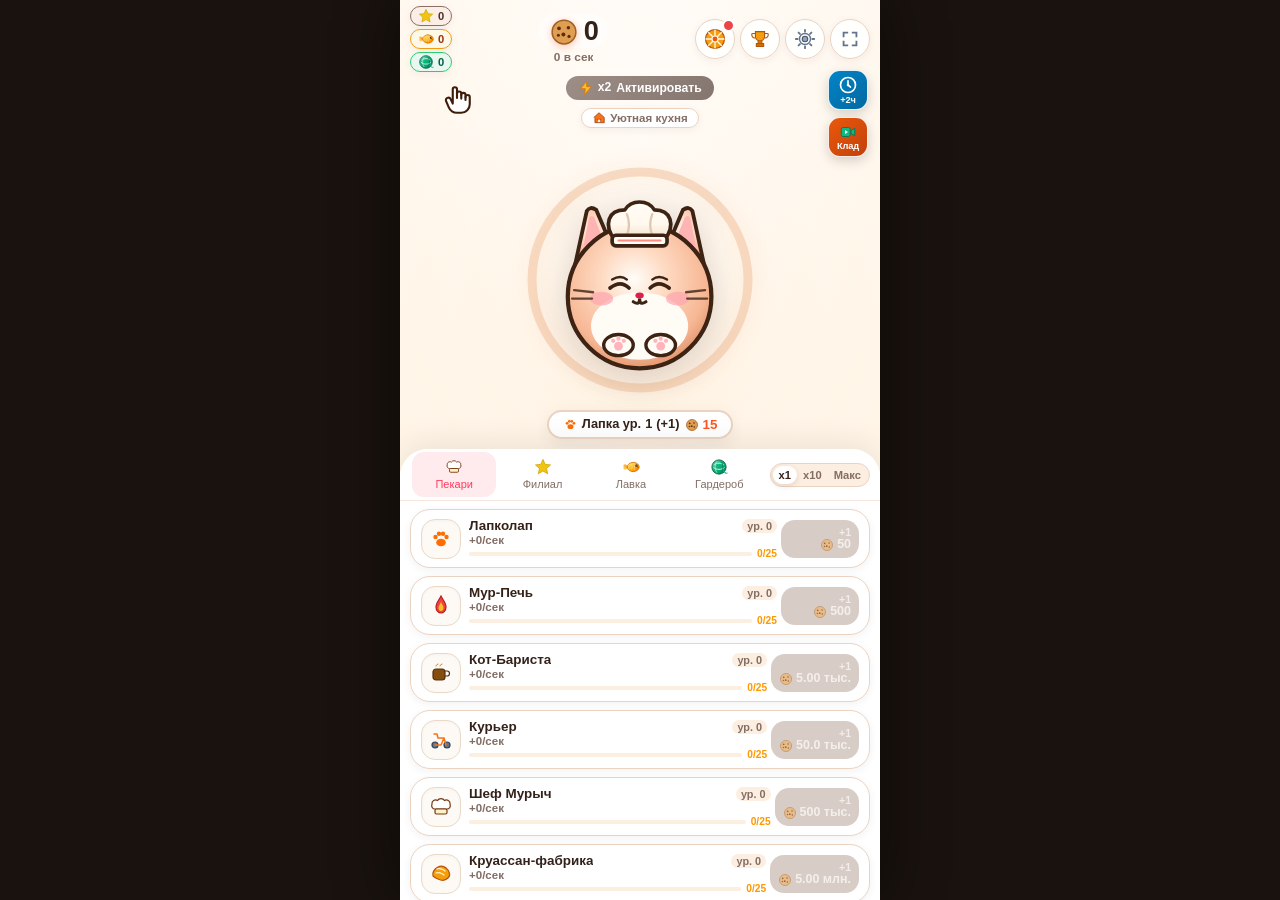
==== index.html @ 99ce3fca "UI/UX: устранены наложения интерфейса и переполнения на всех экранах - Верхняя панель: счётчик печен" ====
<!DOCTYPE html>
<html lang="ru">
<head>
  <meta charset="UTF-8">
  <meta name="viewport" content="width=device-width, initial-scale=1.0, maximum-scale=1.0, user-scalable=no, viewport-fit=cover">
  <meta name="theme-color" content="#FFF7EE">
  <link rel="icon" href="data:image/svg+xml,<svg xmlns='http://www.w3.org/2000/svg' viewBox='0 0 24 24'><circle cx='12' cy='12' r='9.5' fill='%23e09e53'/><circle cx='8' cy='9' r='1.5' fill='%235c2e0b'/><circle cx='15.5' cy='8.5' r='1.4' fill='%235c2e0b'/><circle cx='11.5' cy='14' r='1.6' fill='%235c2e0b'/></svg>">
  <title>Кото-Пекарня: Мурчащий Батон</title>
  <!-- Яндекс Игры SDK -->
  <script src="https://yandex.ru/games/sdk/v2"></script>
  <script>
function getSvgIcon(name, size = 16) {
  const s = `width="${size}" height="${size}" viewBox="0 0 24 24" fill="none" xmlns="http://www.w3.org/2000/svg" style="display:inline-block;vertical-align:middle;flex-shrink:0;"`;
  switch (name) {
    case 'paw':
      return `<svg ${s}><ellipse cx="12" cy="15.5" rx="4.8" ry="3.8" fill="#ff6d00"/><circle cx="6.5" cy="10" r="2.2" fill="#ff6d00"/><circle cx="10" cy="6.8" r="2.2" fill="#ff6d00"/><circle cx="14" cy="6.8" r="2.2" fill="#ff6d00"/><circle cx="17.5" cy="10" r="2.2" fill="#ff6d00"/></svg>`;
    case 'cookie':
      return `<svg ${s}><circle cx="12" cy="12" r="9.5" fill="#e09e53" stroke="#a06023" stroke-width="1.2"/><circle cx="8" cy="9" r="1.5" fill="#5c2e0b"/><circle cx="15.5" cy="8.5" r="1.4" fill="#5c2e0b"/><circle cx="11.5" cy="14" r="1.6" fill="#5c2e0b"/><circle cx="16" cy="15.5" r="1.3" fill="#5c2e0b"/><circle cx="7.5" cy="14.5" r="1.2" fill="#5c2e0b"/></svg>`;
    case 'star':
      return `<svg ${s}><path d="M12 2L14.9 8.5L22 9.2L16.7 14L18.2 21L12 17.3L5.8 21L7.3 14L2 9.2L9.1 8.5L12 2Z" fill="#f1c40f" stroke="#d4ac0d" stroke-width="1.2" stroke-linejoin="round"/></svg>`;
    case 'trophy':
      return `<svg ${s}><path d="M7 4H17V9C17 11.8 14.8 14 12 14C9.2 14 7 11.8 7 9V4Z" fill="#f59e0b" stroke="#b45309" stroke-width="1.2"/><path d="M7 6H4C3.4 6 3 6.4 3 7C3 9 4.5 10.6 6.5 10.9M17 6H20C20.6 6 21 6.4 21 7C21 9 19.5 10.6 17.5 10.9" stroke="#b45309" stroke-width="1.2" stroke-linecap="round"/><path d="M10 14V17H14V14M8 20H16V17H8V20Z" fill="#d97706" stroke="#b45309" stroke-width="1.2" stroke-linejoin="round"/></svg>`;
    case 'gear':
      return `<svg ${s}><circle cx="12" cy="12" r="3" fill="#94a3b8" stroke="#475569" stroke-width="1.2"/><path d="M12 2V4M12 20V22M4 12H2M22 12H20M5 5L6.5 6.5M17.5 17.5L19 19M5 19L6.5 17.5M17.5 6.5L19 5" stroke="#64748b" stroke-width="2" stroke-linecap="round"/><circle cx="12" cy="12" r="6" stroke="#64748b" stroke-width="1.5"/></svg>`;
    case 'lightning':
      return `<svg ${s}><polygon points="13,2 4,13 11,13 10,22 20,10 13,10" fill="#fbbf24" stroke="#d97706" stroke-width="1.2" stroke-linejoin="round"/></svg>`;
    case 'crown':
      return `<svg ${s}><path d="M4 18L2 7L7.5 12L12 5L16.5 12L22 7L20 18H4Z" fill="#f59e0b" stroke="#b45309" stroke-width="1.2" stroke-linejoin="round"/><circle cx="2" cy="7" r="1.2" fill="#ef4444"/><circle cx="12" cy="5" r="1.2" fill="#ef4444"/><circle cx="22" cy="7" r="1.2" fill="#ef4444"/></svg>`;
    case 'baker':
      return `<svg ${s}><path d="M6 14C3.5 14 2 11.5 3 9C2.5 6 6 4 8.5 5.5C10 3 14 3 15.5 5.5C18 4 21.5 6 21 9C22 11.5 20.5 14 18 14Z" fill="#ffffff" stroke="#78350f" stroke-width="1.2"/><rect x="6" y="14" width="12" height="5" rx="1.5" fill="#fef3c7" stroke="#78350f" stroke-width="1.2"/></svg>`;
    case 'croissant':
      return `<svg ${s}><path d="M4 14C3 11 5 7 9 5C13 3 17 5 19 8C21 11 21 14 19 16C17 18 13 19 9 17C6 16 4 14 4 14Z" fill="#f59e0b" stroke="#b45309" stroke-width="1.2"/><path d="M8 7C10 6 14 7 16 9M7 11C9 10 13 11 15 13" stroke="#fef3c7" stroke-width="1.2" stroke-linecap="round"/></svg>`;
    case 'flask':
      return `<svg ${s}><path d="M9 3H15M10 3V8L5 18C4 20 5.5 21 7 21H17C18.5 21 20 20 19 18L14 8V3" stroke="#10b981" stroke-width="1.5" stroke-linecap="round" stroke-linejoin="round"/><path d="M7 16H17L15 12H9L7 16Z" fill="#a7f3d0"/></svg>`;
    case 'robot':
      return `<svg ${s}><rect x="5" y="7" width="14" height="12" rx="3" fill="#06b6d4" stroke="#0891b2" stroke-width="1.2"/><circle cx="9" cy="12" r="1.5" fill="#fff"/><circle cx="15" cy="12" r="1.5" fill="#fff"/><line x1="12" y1="3" x2="12" y2="7" stroke="#0891b2" stroke-width="1.5"/><circle cx="12" cy="3" r="1.5" fill="#ec4899"/><line x1="8" y1="16" x2="16" y2="16" stroke="#164e63" stroke-width="1.2" stroke-linecap="round"/></svg>`;
    case 'portal':
      return `<svg ${s}><ellipse cx="12" cy="12" rx="8" ry="9.5" fill="#3b0764" stroke="#a855f7" stroke-width="1.5"/><ellipse cx="12" cy="12" rx="4.5" ry="6" fill="#c084fc"/><circle cx="12" cy="12" r="2" fill="#fff"/></svg>`;
    case 'fire':
      return `<svg ${s}><path d="M12 2C10 6 7 9 7 13C7 16.5 9.5 19 12 19C14.5 19 17 16.5 17 13C17 9 14 6 12 2Z" fill="#ef4444" stroke="#b91c1c" stroke-width="1.2"/><path d="M12 8C11 10.5 9.5 12 9.5 14C9.5 15.5 10.5 17 12 17C13.5 17 14.5 15.5 14.5 14C14.5 12 13 10.5 12 8Z" fill="#fbbf24"/></svg>`;
    case 'coffee':
      return `<svg ${s}><rect x="4" y="8" width="12" height="11" rx="3" fill="#854d0e" stroke="#582f0e" stroke-width="1.2"/><path d="M16 10H18C19.5 10 20.5 11 20.5 12.5C20.5 14 19.5 15 18 15H16" stroke="#582f0e" stroke-width="1.2" stroke-linecap="round"/><path d="M7 5C7 5 7.5 3 9 3M11 5C11 5 11.5 3 13 3" stroke="#d97706" stroke-width="1" stroke-linecap="round"/></svg>`;
    case 'scooter':
      return `<svg ${s}><circle cx="6" cy="17" r="3" fill="#64748b" stroke="#334155" stroke-width="1.2"/><circle cx="18" cy="17" r="3" fill="#64748b" stroke="#334155" stroke-width="1.2"/><path d="M6 17H12L15 10H9L8 6H5M15 10L17 17" stroke="#f97316" stroke-width="1.5" stroke-linecap="round" stroke-linejoin="round"/></svg>`;
    case 'cat_sleep':
      return `<svg ${s}><circle cx="12" cy="13" r="7.5" fill="#fed7aa" stroke="#7c2d12" stroke-width="1.2"/><path d="M6 8L8 11M18 8L16 11" stroke="#7c2d12" stroke-width="1.4" stroke-linecap="round"/><path d="M9 14Q10.5 15 12 14Q13.5 15 15 14" stroke="#7c2d12" stroke-width="1.2" stroke-linecap="round" fill="none"/><path d="M16 4H19L16 7H19M19 1H21L19 3H21" stroke="#3b82f6" stroke-width="1" stroke-linecap="round" stroke-linejoin="round"/></svg>`;
    case 'cancel':
      return `<svg ${s}><circle cx="12" cy="12" r="8" fill="none" stroke="#94a3b8" stroke-width="1.5"/><line x1="7" y1="7" x2="17" y2="17" stroke="#ef4444" stroke-width="1.5"/></svg>`;
    case 'sound_on':
      return `<svg ${s}><polygon points="3,9 7,9 12,4 12,20 7,15 3,15" fill="#10b981" stroke="#047857" stroke-width="1.2"/><path d="M16 8C17.5 9.5 17.5 14.5 16 16M19 5C22 8 22 16 19 19" stroke="#047857" stroke-width="1.3" stroke-linecap="round" fill="none"/></svg>`;
    case 'sound_off':
      return `<svg ${s}><polygon points="3,9 7,9 12,4 12,20 7,15 3,15" fill="#94a3b8" stroke="#475569" stroke-width="1.2"/><line x1="16" y1="9" x2="21" y2="15" stroke="#ef4444" stroke-width="1.5" stroke-linecap="round"/><line x1="21" y1="9" x2="16" y2="15" stroke="#ef4444" stroke-width="1.5" stroke-linecap="round"/></svg>`;
    case 'music_on':
      return `<svg ${s}><path d="M9 18V5L20 3V16" stroke="#10b981" stroke-width="1.5" stroke-linecap="round" stroke-linejoin="round"/><circle cx="6" cy="18" r="3" fill="#10b981"/><circle cx="17" cy="16" r="3" fill="#10b981"/></svg>`;
    case 'music_off':
      return `<svg ${s}><path d="M9 18V5L20 3V16" stroke="#94a3b8" stroke-width="1.5" stroke-linecap="round" stroke-linejoin="round"/><circle cx="6" cy="18" r="3" fill="#94a3b8"/><circle cx="17" cy="16" r="3" fill="#94a3b8"/><line x1="4" y1="4" x2="20" y2="20" stroke="#ef4444" stroke-width="1.5" stroke-linecap="round"/></svg>`;
    case 'money_bag':
      return `<svg width="${size}" height="${size}" viewBox="0 0 24 24" fill="none" style="display:inline-block;vertical-align:middle;flex-shrink:0;"><path d="M12 4 C10 4 9 2.5 7.5 3 C6.5 3.5 7 5.5 8.5 6 C5 8 3.5 12 4 16 C4.5 20.5 8 22 12 22 C16 22 19.5 20.5 20 16 C20.5 12 19 8 15.5 6 C17 5.5 17.5 3.5 16.5 3 C15 2.5 14 4 12 4 Z" fill="#e67e22" stroke="#b95c00" stroke-width="1.2"/><path d="M7.5 6.5 C10 8 14 8 16.5 6.5" stroke="#f1c40f" stroke-width="2" stroke-linecap="round"/><circle cx="12" cy="14" r="4.5" fill="#f1c40f" stroke="#b95c00" stroke-width="1"/><text x="12" y="17" font-size="6.5" font-weight="900" fill="#783d00" text-anchor="middle" font-family="Arial, sans-serif">$</text></svg>`;
    case 'wardrobe':
      return `<svg ${s}><path d="M12 4C10.5 4 10 5.5 10 6.5C10 8 12 8.5 12 10L3 15V17H21V15L12 10" stroke="#9b59b6" stroke-width="1.5" stroke-linecap="round" stroke-linejoin="round"/><circle cx="12" cy="18.5" r="1" fill="#9b59b6"/></svg>`;
    case 'box':
      return `<svg ${s}><rect x="4" y="9" width="16" height="12" rx="2" fill="#d97706" stroke="#78350f" stroke-width="1.2"/><path d="M2 9L12 4L22 9" stroke="#78350f" stroke-width="1.2" stroke-linecap="round"/><line x1="12" y1="9" x2="12" y2="21" stroke="#78350f" stroke-width="1.2"/><rect x="10" y="9" width="4" height="12" fill="#fde68a"/></svg>`;
    case 'fish':
      return `<svg ${s}><path d="M4 12C1 8 2 5 3 4C6 8 8 10 11 9L15 6C19 6 22 9 22 12C22 15 19 18 15 18L11 15C8 14 6 16 3 20C2 19 1 16 4 12Z" fill="#ffb300" stroke="#ff8f00" stroke-width="1"/><circle cx="18.5" cy="10.5" r="1.2" fill="#2d1600"/><circle cx="18.8" cy="10.2" r="0.4" fill="#fff"/></svg>`;
    case 'clock':
      return `<svg ${s}><circle cx="12" cy="12" r="8.5" fill="#f8fafc" stroke="#475569" stroke-width="1.3"/><polyline points="12,7 12,12 15,14" stroke="#475569" stroke-width="1.4" stroke-linecap="round"/></svg>`;
    case 'home':
      return `<svg ${s}><path d="M3 11L12 3L21 11V20H5V11" fill="#f97316" stroke="#9a3412" stroke-width="1.2" stroke-linejoin="round"/><rect x="9" y="14" width="6" height="6" fill="#fef3c7" stroke="#9a3412" stroke-width="1"/></svg>`;
    case 'tools':
      return `<svg ${s}><path d="M14.5 4.5L19.5 9.5L9.5 19.5H4.5V14.5L14.5 4.5Z" fill="#cbd5e1" stroke="#475569" stroke-width="1.2" stroke-linejoin="round"/><circle cx="16" cy="6" r="1" fill="#475569"/></svg>`;
    case 'van':
      return `<svg width="${size}" height="${size}" viewBox="0 0 24 24" fill="none" style="display:inline-block;vertical-align:middle;flex-shrink:0;"><rect x="2" y="7" width="13" height="10" rx="1.5" fill="#3498db"/><path d="M15 10 H19 L22 13 V17 H15 Z" fill="#2980b9"/><circle cx="6" cy="18" r="2.5" fill="#2c3e50"/><circle cx="18" cy="18" r="2.5" fill="#2c3e50"/></svg>`;
    case 'tag':
      return `<svg width="${size}" height="${size}" viewBox="0 0 24 24" fill="none" style="display:inline-block;vertical-align:middle;flex-shrink:0;"><path d="M20.6 13 L12.5 4.9 C12.1 4.5 11.6 4.3 11 4.3 H4.5 C3.7 4.3 3 5 3 5.8 V12.3 C3 12.9 3.2 13.4 3.6 13.8 L11.7 21.9 C12.5 22.7 13.7 22.7 14.5 21.9 L20.6 15.8 C21.4 15 21.4 13.8 20.6 13 Z" fill="#e74c3c"/><circle cx="7.5" cy="8.5" r="1.5" fill="#ffffff"/></svg>`;
    case 'inspector':
      return `<svg width="${size}" height="${size}" viewBox="0 0 24 24" fill="none" style="display:inline-block;vertical-align:middle;flex-shrink:0;"><circle cx="12" cy="12" r="7" fill="#f1c40f"/><circle cx="15" cy="11" r="3.5" stroke="#2c3e50" stroke-width="1.5" fill="none"/><line x1="17.5" y1="13.5" x2="20" y2="17" stroke="#2c3e50" stroke-width="1.5"/></svg>`;
    case 'herb':
      return `<svg width="${size}" height="${size}" viewBox="0 0 24 24" fill="none" style="display:inline-block;vertical-align:middle;flex-shrink:0;"><path d="M17 8C8 10 5 19 5 19C5 19 14 16 16 7" stroke="#27ae60" stroke-width="2" stroke-linecap="round"/><path d="M12 12C9 9 10 3 10 3C10 3 16 4 15 10" fill="#2ecc71"/></svg>`;
    case 'pin':
      return `<svg width="${size}" height="${size}" viewBox="0 0 24 24" fill="none" style="display:inline-block;vertical-align:middle;flex-shrink:0;"><rect x="5" y="10" width="14" height="4" rx="2" fill="#d35400"/><rect x="2" y="11" width="3" height="2" rx="1" fill="#7f8c8d"/><rect x="19" y="11" width="3" height="2" rx="1" fill="#7f8c8d"/></svg>`;
    case 'sauce':
      return `<svg width="${size}" height="${size}" viewBox="0 0 24 24" fill="none" style="display:inline-block;vertical-align:middle;flex-shrink:0;"><path d="M8 9H16V19C16 20.1 15.1 21 14 21H10C8.9 21 8 20.1 8 19V9Z" fill="#ecf0f1" stroke="#bdc3c7" stroke-width="1.5"/><path d="M10 5H14V9H10V5Z" fill="#e74c3c"/></svg>`;
    case 'bell':
      return `<svg width="${size}" height="${size}" viewBox="0 0 24 24" fill="none" style="display:inline-block;vertical-align:middle;flex-shrink:0;"><path d="M18 16V11C18 7.7 15.3 5 12 5C8.7 5 6 7.7 6 11V16L4 18H20L18 16Z" fill="#f1c40f" stroke="#d4ac0d" stroke-width="1.5"/><circle cx="12" cy="19" r="2" fill="#d4ac0d"/></svg>`;
    case 'jar':
      return `<svg width="${size}" height="${size}" viewBox="0 0 24 24" fill="none" style="display:inline-block;vertical-align:middle;flex-shrink:0;"><rect x="6" y="8" width="12" height="13" rx="3" fill="#3498db" fill-opacity="0.3" stroke="#2980b9" stroke-width="1.5"/><rect x="8" y="4" width="8" height="4" rx="1" fill="#e67e22"/></svg>`;
    case 'glasses':
      return `<svg width="${size}" height="${size}" viewBox="0 0 24 24" fill="none" style="display:inline-block;vertical-align:middle;flex-shrink:0;"><circle cx="7" cy="12" r="4" stroke="#2c3e50" stroke-width="2" fill="none"/><circle cx="17" cy="12" r="4" stroke="#2c3e50" stroke-width="2" fill="none"/><line x1="11" y1="12" x2="13" y2="12" stroke="#2c3e50" stroke-width="2"/></svg>`;
    case 'bow':
      return `<svg width="${size}" height="${size}" viewBox="0 0 24 24" fill="none" style="display:inline-block;vertical-align:middle;flex-shrink:0;"><polygon points="4,8 12,12 4,16" fill="#e91e63"/><polygon points="20,8 12,12 20,16" fill="#e91e63"/><circle cx="12" cy="12" r="2.5" fill="#c2185b"/></svg>`;
    case 'flower':
      return `<svg width="${size}" height="${size}" viewBox="0 0 24 24" fill="none" style="display:inline-block;vertical-align:middle;flex-shrink:0;"><g stroke="#b83b5e" stroke-width="1.2" stroke-linejoin="round"><circle cx="12" cy="6.5" r="3.8" fill="#ffccd5"/><circle cx="17.2" cy="10.2" r="3.8" fill="#ffccd5"/><circle cx="15.2" cy="16.5" r="3.8" fill="#ffccd5"/><circle cx="8.8" cy="16.5" r="3.8" fill="#ffccd5"/><circle cx="6.8" cy="10.2" r="3.8" fill="#ffccd5"/></g><circle cx="12" cy="12" r="3.2" fill="#ffd166" stroke="#f4a261" stroke-width="1"/></svg>`;
    case 'devil':
      return `<svg width="${size}" height="${size}" viewBox="0 0 24 24" fill="none" style="display:inline-block;vertical-align:middle;flex-shrink:0;"><path d="M5 4 C6 7 7 10 9 11 C8 9 7 6 5 4 Z" fill="#e74c3c" stroke="#962d22" stroke-width="0.8"/><path d="M19 4 C18 7 17 10 15 11 C16 9 17 6 19 4 Z" fill="#e74c3c" stroke="#962d22" stroke-width="0.8"/><circle cx="12" cy="13" r="8.5" fill="#e74c3c" stroke="#962d22" stroke-width="1.2"/><circle cx="9" cy="11.5" r="1.8" fill="#ffffff"/><circle cx="9.2" cy="11.5" r="0.9" fill="#2c3e50"/><circle cx="15" cy="11.5" r="1.8" fill="#ffffff"/><circle cx="14.8" cy="11.5" r="0.9" fill="#2c3e50"/><path d="M9 15 Q12 18.5 15 15" stroke="#2c3e50" stroke-width="1.5" stroke-linecap="round" fill="none"/></svg>`;
    case 'heart':
      return `<svg ${s}><path d="M12 20C12 20 4 14.5 4 8.5C4 5.5 6.5 3.5 9.5 3.5C11 3.5 12 4.5 12 4.5C12 4.5 13 3.5 14.5 3.5C17.5 3.5 20 5.5 20 8.5C20 14.5 12 20 12 20Z" fill="#f43f5e" stroke="#be123c" stroke-width="1.2"/></svg>`;
    case 'lock':
      return `<svg width="${size}" height="${size}" viewBox="0 0 24 24" fill="none" style="display:inline-block;vertical-align:middle;flex-shrink:0;"><rect x="6" y="10" width="12" height="11" rx="2" fill="#95a5a6" stroke="#7f8c8d" stroke-width="1.5"/><path d="M8 10 V7 C8 4.8 9.8 3 12 3 C14.2 3 16 4.8 16 7 V10" stroke="#7f8c8d" stroke-width="2" fill="none"/></svg>`;
    case 'scroll':
      return `<svg width="${size}" height="${size}" viewBox="0 0 24 24" fill="none" style="display:inline-block;vertical-align:middle;flex-shrink:0;"><path d="M5.5 4.5C3.8 4.5 3 5.8 3 7.2C3 8.6 4.1 9.5 5.5 9.5H18.5C19.9 9.5 21 8.6 21 7.2C21 5.8 20.2 4.5 18.5 4.5H5.5Z" fill="#fde68a" stroke="#b45309" stroke-width="1.2" stroke-linejoin="round"/><path d="M4 8.5V17C4 18.7 5.3 19.5 7 19.5H19.5C18.1 19.5 17 18.4 17 17V8.5H4Z" fill="#fffbeb" stroke="#b45309" stroke-width="1.2"/><path d="M17 16.5H20C21.1 16.5 22 17.4 22 18.5C22 19.6 21.1 20.5 20 20.5H6.5C4.6 20.5 3.5 19.2 3.5 17.5" stroke="#b45309" stroke-width="1.2" stroke-linecap="round"/><circle cx="10.5" cy="13.5" r="3" fill="#e11d48" stroke="#9f1239" stroke-width="0.8"/><circle cx="10.5" cy="13.5" r="1.3" fill="#fbbf24"/></svg>`;
    case 'bubble':
      return `<svg width="${size}" height="${size}" viewBox="0 0 24 24" fill="none" style="display:inline-block;vertical-align:middle;flex-shrink:0;"><circle cx="12" cy="12" r="9" fill="url(#rainbowBubbleGrad)" stroke="rgba(255,255,255,0.85)" stroke-width="1.2"/><path d="M7.5 7.5A6 6 0 0115 6" stroke="#ffffff" stroke-width="1.5" stroke-linecap="round" opacity="0.9"/><circle cx="15.5" cy="15.5" r="1.5" fill="#ffffff" opacity="0.7"/></svg>`;
    case 'wheel':
      return `<svg ${s}><circle cx="12" cy="12" r="9.5" fill="#f59e0b" stroke="#b45309" stroke-width="1.2"/><path d="M12 2.5L12 21.5M2.5 12L21.5 12M5.3 5.3L18.7 18.7M5.3 18.7L18.7 5.3" stroke="#fff7ed" stroke-width="1.3"/><circle cx="12" cy="12" r="3" fill="#ea580c" stroke="#fff7ed" stroke-width="1.2"/></svg>`;
    case 'timelapse':
      return `<svg ${s}><circle cx="12" cy="12" r="9" fill="none" stroke="#ffffff" stroke-width="2"/><path d="M12 7V12L15 14.5" stroke="#ffffff" stroke-width="2" stroke-linecap="round" stroke-linejoin="round"/><circle cx="12" cy="12" r="1.5" fill="#ffffff"/></svg>`;
    case 'video_cam':
      return `<svg ${s}><rect x="3" y="6" width="12" height="12" rx="2.5" fill="#10b981" stroke="#047857" stroke-width="1.2"/><polygon points="16,10 21,7 21,17 16,14" fill="#10b981" stroke="#047857" stroke-width="1.2"/><polygon points="8,9.5 12,12 8,14.5" fill="#ffffff"/></svg>`;
    default:
      return '';
  }
}
window.getSvgIcon = getSvgIcon;
</script>
  <style>
    :root {
      --color-bg: #fff7ee;
      --color-bg-card: #ffffff;
      --color-bg-secondary: #faede0;
      --color-bg-tertiary: #f4e1cf;

    /* Стили фонов и тем для 6 филиалов (Глубокие градиенты и стеклянный глянец) */
    .bg-loc-kitchen, .theme-bakery-0 {
      --color-bg: #fff9f2 !important;
      --color-bg-secondary: #fceee0 !important;
      --color-primary: #ff5722 !important;
      background: radial-gradient(120% 90% at 50% 15%, #ffffff 0%, #fff7ec 55%, #fbe8d5 100%) !important;
      position: relative;
    }
    .bg-loc-kitchen::before {
      content: '';
      position: absolute;
      inset: 0;
      pointer-events: none;
      background: radial-gradient(circle at 50% 40%, rgba(255, 237, 213, 0.5) 0%, transparent 75%);
      opacity: 1 !important;
    }

    /* Благородная кофейня: мягкий сливочно-кофейный фон, цвет эспрессо и капучино */
    .bg-loc-cafe, .theme-bakery-1 {
      --color-bg: #fbf7f2 !important;
      --color-bg-secondary: #ede3d7 !important;
      --color-primary: #78350f !important;
    }

    .bg-loc-palace, .theme-bakery-2 {
      --color-bg: #fdfbf0 !important;
      --color-bg-secondary: #f6f0cb !important;
      --color-primary: #d4af37 !important;
      position: relative;
    }
    .bg-loc-palace::before {
      content: '';
      position: absolute;
      inset: 0;
      pointer-events: none;
      /* Роскошный ромбовидный узор королевской ткани */
      background-image: 
        linear-gradient(135deg, rgba(251, 191, 36, 0.12) 25%, transparent 25%),
        linear-gradient(225deg, rgba(251, 191, 36, 0.12) 25%, transparent 25%),
        linear-gradient(315deg, rgba(251, 191, 36, 0.12) 25%, transparent 25%),
        linear-gradient(45deg, rgba(251, 191, 36, 0.12) 25%, transparent 25%),
        radial-gradient(circle at 50% 30%, rgba(251, 191, 36, 0.18) 0%, transparent 70%);
      background-position: -16px 0, -16px 0, 0 0, 0 0, 0 0;
      background-size: 32px 32px, 32px 32px, 32px 32px, 32px 32px, 100% 100%;
    }
    /* Мишлен: премиальный глубокий тёмный изумруд с золотым сиянием */
    .bg-loc-michelin, .theme-bakery-3 {
      background: radial-gradient(circle at 50% 38%, #064e3b 0%, #06281e 68%, #02140f 100%) !important;
      --color-bg: #06281e !important;
      --color-bg-secondary: #064e3b !important;
      --color-primary: #10b981 !important;
    }
    /* Кибер-Пекарня 2077: стильный индиго/нави с неоново-бирюзовым свечением */
    .bg-loc-cyber, .theme-bakery-4 {
      background: radial-gradient(circle at 50% 38%, #1e1b4b 0%, #0f172a 65%, #020617 100%) !important;
      --color-bg: #0f172a !important;
      --color-bg-secondary: #1e1b4b !important;
      --color-primary: #06b6d4 !important;
    }
    /* Астрал: космическая туманность — глубокий тёмно-пурпурный в звёздную полночь */
    .bg-loc-astral, .theme-bakery-5 {
      background: radial-gradient(circle at 50% 38%, #2e1065 0%, #17092c 60%, #090214 100%) !important;
      --color-bg: #17092c !important;
      --color-bg-secondary: #2e1065 !important;
      --color-primary: #a855f7 !important;
    }

    /* Мишлен: утончённые золотистые лучи/арка ресторана */
    .bg-loc-michelin::before {
      content: '';
      position: absolute;
      inset: 0;
      pointer-events: none;
      /* Насыщенные золотые акцентные искры/точки */
      background-image: 
        radial-gradient(circle, #fbbf24 1.5px, transparent 1.5px),
        radial-gradient(circle at 50% 25%, rgba(251, 191, 36, 0.15) 0%, transparent 65%);
      background-size: 32px 32px, 100% 100%;
      opacity: 1 !important;
    }

    /* Кибер-Пекарня: цифровая кибер-сетка перспективы на полу и неоновые глифы */
    .bg-loc-cyber::before {
      content: '';
      position: absolute;
      inset: 0;
      pointer-events: none;
      background-image: 
        linear-gradient(rgba(6, 182, 212, 0.1) 1px, transparent 1px),
        linear-gradient(90deg, rgba(6, 182, 212, 0.1) 1px, transparent 1px);
      background-size: 32px 32px;
      mask-image: radial-gradient(circle at 50% 40%, black 30%, transparent 80%);
      -webkit-mask-image: radial-gradient(circle at 50% 40%, black 30%, transparent 80%);
    }

    /* Астрал: мерцающие далёкие звёзды и созвездия */
    .bg-loc-astral::before {
      content: '';
      position: absolute;
      inset: 0;
      pointer-events: none;
      background-image: 
        radial-gradient(1.5px 1.5px at 20% 30%, #fff, rgba(0,0,0,0)),
        radial-gradient(1.5px 1.5px at 80% 20%, #e9d5ff, rgba(0,0,0,0)),
        radial-gradient(2px 2px at 70% 70%, #c084fc, rgba(0,0,0,0)),
        radial-gradient(1px 1px at 30% 80%, #fff, rgba(0,0,0,0)),
        radial-gradient(2px 2px at 15% 65%, #fae8ff, rgba(0,0,0,0));
      background-repeat: repeat;
      background-size: 200px 200px;
      opacity: 0.85;
    }

    /* Контраст текста на тёмных темах */
    .theme-dark .cookies-value,
    .theme-dark #cookies-display,
    .bg-loc-michelin .cookies-value,
    .bg-loc-cyber .cookies-value,
    .bg-loc-astral .cookies-value {
      color: #ffffff !important;
      text-shadow: 0 2px 8px rgba(0, 0, 0, 0.6);
    }

    .theme-dark .rate-counter,
    .theme-dark #rate-display,
    .bg-loc-michelin .rate-counter,
    .bg-loc-cyber .rate-counter,
    .bg-loc-astral .rate-counter {
      color: rgba(255, 255, 255, 0.75) !important;
      font-weight: 600;
      text-shadow: 0 1px 4px rgba(0, 0, 0, 0.5);
    }

    /* Стилизация кнопки x2 на тёмных темах */
    .theme-dark .ad-boost-pill.inactive,
    .bg-loc-michelin .ad-boost-pill.inactive,
    .bg-loc-cyber .ad-boost-pill.inactive,
    .bg-loc-astral .ad-boost-pill.inactive {
      background: rgba(255, 255, 255, 0.16) !important;
      border: 1px solid rgba(255, 255, 255, 0.3) !important;
      color: #ffffff !important;
      backdrop-filter: blur(6px);
      -webkit-backdrop-filter: blur(6px);
    }
    .theme-dark .ad-boost-pill svg,
    .bg-loc-michelin .ad-boost-pill svg,
    .bg-loc-cyber .ad-boost-pill svg,
    .bg-loc-astral .ad-boost-pill svg {
      filter: drop-shadow(0 0 6px #facc15);
    }

    /* Кнопка улучшения клика под котиком */
    .theme-dark .click-upgrade-btn {
      background: rgba(255, 255, 255, 0.15) !important;
      border: 1.5px solid rgba(255, 255, 255, 0.4) !important;
      color: #ffffff !important;
      backdrop-filter: blur(8px);
    }
    .theme-dark .click-upgrade-btn .btn-title,
    .theme-dark .click-upgrade-btn .btn-cost {
      color: #ffffff !important;
    }

    /* Специфика для Кибера: бирюзовый акцент текста клика */
    .bg-loc-cyber .click-upgrade-btn {
      border-color: #06b6d4 !important;
      color: #38bdf8 !important;
      box-shadow: 0 0 15px rgba(6, 182, 212, 0.25) !important;
    }

    /* Специфика для Астрала: мягкий сиреневый акцент текста клика */
    .bg-loc-astral .click-upgrade-btn {
      border-color: #c084fc !important;
      color: #f3e8ff !important;
      box-shadow: 0 0 15px rgba(192, 132, 252, 0.25) !important;
    }

    /* Адаптивные бейджи локации и прокачки клика под тёмные филиалы */
    .bg-loc-michelin .location-badge {
      background: linear-gradient(135deg, rgba(255, 255, 255, 0.96) 0%, rgba(254, 243, 199, 0.92) 100%) !important;
      color: #1c1917 !important;
      border: 1.5px solid #f59e0b !important;
      box-shadow: 0 4px 16px rgba(245, 158, 11, 0.25) !important;
    }

    .bg-loc-michelin .gen-buy-btn:not(:disabled) {
      background: linear-gradient(180deg, #10b981 0%, #059669 100%) !important;
      border-bottom: 2px solid #047857 !important;
      color: #ffffff !important;
      box-shadow: 0 4px 14px rgba(16, 185, 129, 0.35) !important;
    }
    .bg-loc-michelin .location-badge {
      background: rgba(6, 40, 30, 0.9) !important;
      border: 1.5px solid #10b981 !important;
      color: #6ee7b7 !important;
      box-shadow: 0 0 12px rgba(16, 185, 129, 0.3) !important;
    }
    .bg-loc-michelin #btn-upgrade-click,
    .bg-loc-michelin .click-upgrade-btn {
      background: rgba(4, 30, 22, 0.9) !important;
      border: 1.5px solid #10b981 !important;
      color: #a7f3d0 !important;
      box-shadow: 0 0 14px rgba(16, 185, 129, 0.25) !important;
    }
    .bg-loc-michelin #btn-upgrade-click span,
    .bg-loc-michelin .click-upgrade-btn span,
    .bg-loc-michelin .click-upgrade-btn .btn-title,
    .bg-loc-michelin .click-upgrade-btn .btn-cost {
      color: #a7f3d0 !important;
    }
    .bg-loc-michelin .gen-level-badge,
    .bg-loc-michelin .perk-level {
      background: #d1fae5 !important;
      color: #065f46 !important;
      border: 1px solid #a7f3d0 !important;
    }
    .bg-loc-michelin .milestone-bar-fill {
      background: linear-gradient(90deg, #34d399, #059669) !important;
    }
    .bg-loc-michelin .generator-avatar,
    .bg-loc-michelin .shop-card-avatar {
      border-color: #a7f3d0 !important;
    }

    .bg-loc-cyber .location-badge,
    .bg-loc-cyber .click-upgrade-btn {
      background: rgba(15, 23, 42, 0.8) !important;
      backdrop-filter: blur(8px);
      -webkit-backdrop-filter: blur(8px);
      color: #38bdf8 !important;
      border: 1.5px solid #06b6d4 !important;
      box-shadow: 0 0 16px rgba(6, 182, 212, 0.3) !important;
    }

    .bg-loc-astral .location-badge,
    .bg-loc-astral .click-upgrade-btn {
      background: rgba(30, 27, 75, 0.82) !important;
      backdrop-filter: blur(8px);
      -webkit-backdrop-filter: blur(8px);
      color: #f3e8ff !important;
      border: 1.5px solid #a855f7 !important;
      box-shadow: 0 0 16px rgba(168, 85, 247, 0.35) !important;
    }

    /* Стилизация бейджей уровней и шкал под тему Кибера */
    .bg-loc-cyber .gen-level-badge,
    .bg-loc-cyber .perk-level {
      background: #e0f2fe !important;
      color: #0369a1 !important;
      border: 1px solid #bae6fd;
    }
    .bg-loc-cyber .milestone-bar-fill {
      background: linear-gradient(90deg, #06b6d4, #0284c7) !important;
    }
    .bg-loc-cyber .generator-avatar {
      border-color: #bae6fd !important;
    }

    /* Стилизация бейджей уровней и шкал под тему Астрала */
    .bg-loc-astral .gen-level-badge,
    .bg-loc-astral .perk-level {
      background: #f3e8ff !important;
      color: #7e22ce !important;
      border: 1px solid #e9d5ff;
    }
    .bg-loc-astral .milestone-bar-fill {
      background: linear-gradient(90deg, #a855f7, #7c3aed) !important;
    }
    .bg-loc-astral .generator-avatar {
      border-color: #e9d5ff !important;
    }

    /* Стилизация бейджей уровней и шкал под тему Мишлена */
    .bg-loc-michelin .gen-level-badge,
    .bg-loc-michelin .perk-level {
      background: #fef3c7 !important;
      color: #b45309 !important;
      border: 1px solid #fde68a;
    }
    .bg-loc-michelin .milestone-bar-fill {
      background: linear-gradient(90deg, #f59e0b, #d97706) !important;
    }
    .bg-loc-michelin .generator-avatar {
      border-color: #fde68a !important;
    }

    /* Адаптивный нижний бабл мини-событий под тёмные темы */
    .bg-loc-michelin .cat-mood-bubble,
    .bg-loc-cyber .cat-mood-bubble,
    .bg-loc-astral .cat-mood-bubble {
      background: rgba(15, 23, 42, 0.88) !important;
      backdrop-filter: blur(6px);
      -webkit-backdrop-filter: blur(6px);
      color: #f8fafc !important;
      border-color: rgba(255, 255, 255, 0.2) !important;
      box-shadow: 0 4px 14px rgba(0, 0, 0, 0.45) !important;
    }

    /* Плашка клика во Дворце */
    .bg-loc-palace .click-upgrade-btn {
      background: #ffffff !important;
      border: 2px solid #f59e0b !important;
      box-shadow: 0 4px 10px rgba(217, 119, 6, 0.2) !important;
    }

    /* Насыщенный королевский янтарь/золото для Дворца */
    .bg-loc-palace .gen-buy-btn:not(:disabled) {
      background: linear-gradient(180deg, #f59e0b 0%, #d97706 100%) !important;
      border-bottom: 2px solid #b45309 !important;
      color: #ffffff !important;
    }

    /* Кнопки цвета благородного тёмного кофе */
    .bg-loc-cafe .gen-buy-btn:not(:disabled),
    .bg-loc-cafe .shop-buy-btn:not(:disabled) {
      background: linear-gradient(180deg, #854d0e 0%, #582f0e 100%) !important;
      border-bottom: 2px solid #3d1e08 !important;
      color: #ffffff !important;
      box-shadow: 0 4px 12px rgba(88, 47, 14, 0.28) !important;
    }
    .bg-loc-cafe .location-badge {
      background: #fdfaf6 !important;
      border-color: #d6c0b0 !important;
      color: #78350f !important;
    }
    .bg-loc-cafe .click-upgrade-btn {
      border-color: #854d0e !important;
      color: #78350f !important;
    }
    .bg-loc-cafe .gen-level-badge,
    .bg-loc-cafe .perk-level {
      background: #f5ece1 !important;
      color: #78350f !important;
      border: 1px solid #e3d0bf;
    }
    .bg-loc-cafe .milestone-bar-fill {
      background: linear-gradient(90deg, #b45309, #78350f) !important;
    }
    .bg-loc-cafe .generator-avatar,
    .bg-loc-cafe .shop-card-avatar {
      border-color: #d6c0b0 !important;
    }
      
      /* Фирменная тёплая красно-коралловая палитра игры */
      --color-primary: #ff5722;
      --color-primary-hover: #f44336;
      --color-primary-light: #ffeade;
      --color-coral-btn: #ff4757;
      --color-coral-btn-hover: #e84118;
      --color-coral-shadow: rgba(255, 71, 87, 0.35);

      --color-accent-mint: #2ea373;
      --color-accent-mint-hover: #268960;
      --color-accent-gold: #ff9800;
      --color-accent-gold-glow: rgba(255, 152, 0, 0.55);
      --color-accent-emerald: #10b981;
      --color-accent-pink: #f43f5e;
      --color-accent-purple: #8e24aa;
      
      --color-text-main: #34221a;
      --color-text-muted: #836e65;
      --color-border: #ebd3c2;
      --color-border-subtle: #f5e7dd;

      --shadow-sm: 0 2px 8px rgba(52, 34, 26, 0.06);
      --shadow-soft: 0 6px 20px rgba(52, 34, 26, 0.08);
      --shadow-card: 0 10px 28px rgba(52, 34, 26, 0.12);
      --shadow-pop: 0 8px 24px rgba(255, 87, 34, 0.28);

      --radius-xs: 8px;
      --radius-sm: 14px;
      --radius-md: 20px;
      --radius-lg: 28px;
      --radius-pill: 999px;

      --font-family: -apple-system, BlinkMacSystemFont, "Segoe UI", Roboto, "Helvetica Neue", Arial, sans-serif;

      /* Базовые переменные окраса котика */
      --cat-body-c1: #FFFDF9;
      --cat-body-c2: #FEDAC2;
      --cat-body-c3: #F7B794;
      --cat-body-c4: #DE9168;
      --cat-belly: #fffbf5;
      --cat-ear-inner: #ffb4b4;
      --cat-paw-pad: #FFB3BA;
      --cat-nose: #E11D48;
      --cat-blush: #FDA4AF;
      --cat-line: #3d2314;
    }

    /* 6 скинов котика */
    .cat-skin-default {
      --cat-body-c1: #FFFDF9;
      --cat-body-c2: #FEDAC2;
      --cat-body-c3: #F7B794;
      --cat-body-c4: #DE9168;
      --cat-belly: #fffbf5;
      --cat-ear-inner: #ffb4b4;
      --cat-paw-pad: #FFB3BA;
      --cat-nose: #E11D48;
      --cat-blush: #FDA4AF;
      --cat-line: #3d2314;
    }

    .cat-skin-pink {
      --cat-body-c1: #FFF1F2;
      --cat-body-c2: #FCE7F3;
      --cat-body-c3: #FBCFE8;
      --cat-body-c4: #F472B6;
      --cat-belly: #FFF1F2;
      --cat-ear-inner: #FDA4AF;
      --cat-paw-pad: #F472B6;
      --cat-nose: #BE185D;
      --cat-blush: #FDA4AF;
      --cat-line: #4A044E;
    }

    .cat-skin-black {
      --cat-body-c1: #F1F5F9;
      --cat-body-c2: #E2E8F0;
      --cat-body-c3: #CBD5E1;
      --cat-body-c4: #94A3B8;
      --cat-belly: #F8FAFC;
      --cat-ear-inner: #FB7185;
      --cat-paw-pad: #FB7185;
      --cat-nose: #FB7185;
      --cat-blush: #FDA4AF;
      --cat-line: #334155;
    }

    .cat-skin-ginger,
    .cat-skin-orange {
      --cat-body-c1: #FFFBEB;
      --cat-body-c2: #FFEDD5;
      --cat-body-c3: #FED7AA;
      --cat-body-c4: #FB923C;
      --cat-belly: #FFFBEB;
      --cat-ear-inner: #FCA5A5;
      --cat-paw-pad: #FB923C;
      --cat-nose: #9A3412;
      --cat-blush: #FDA4AF;
      --cat-line: #7C2D12;
    }

    .cat-skin-blue {
      --cat-body-c1: #F0F9FF;
      --cat-body-c2: #E0F2FE;
      --cat-body-c3: #BAE6FD;
      --cat-body-c4: #7DD3FC;
      --cat-belly: #F0F9FF;
      --cat-ear-inner: #FDA4AF;
      --cat-paw-pad: #F472B6;
      --cat-nose: #0284C7;
      --cat-blush: #FDA4AF;
      --cat-line: #0C4A6E;
    }

    .cat-skin-green {
      --cat-body-c1: #F7FEE7;
      --cat-body-c2: #ECFCCB;
      --cat-body-c3: #BBF7D0;
      --cat-body-c4: #86EFAC;
      --cat-belly: #F7FEE7;
      --cat-ear-inner: #FECDD3;
      --cat-paw-pad: #F472B6;
      --cat-nose: #15803D;
      --cat-blush: #FDA4AF;
      --cat-line: #14532D;
    }

    /* Селектор палитры скинов в гардеробе */
    .skin-palette-selector {
      display: flex;
      align-items: center;
      justify-content: space-between;
      background: var(--color-bg-secondary);
      border: 1.5px solid var(--color-border);
      border-radius: var(--radius-md);
      padding: 8px 12px;
      margin-bottom: 8px;
      gap: 6px;
    }

    .skin-circle-btn {
      width: 36px;
      height: 36px;
      border-radius: 50%;
      border: 2px solid #ffffff;
      outline: 2px solid transparent;
      box-shadow: 0 2px 6px rgba(0, 0, 0, 0.15);
      cursor: pointer;
      flex-shrink: 0;
      transition: transform 0.12s ease, outline-color 0.15s ease;
      position: relative;
    }

    .skin-circle-btn:active {
      transform: scale(0.9);
    }

    .skin-circle-btn.active {
      outline-color: var(--color-primary);
      transform: scale(1.12);
      box-shadow: 0 0 12px var(--color-coral-shadow);
    }
    *, *::before, *::after {
      box-sizing: border-box;
      margin: 0;
      padding: 0;
      -webkit-tap-highlight-color: transparent;
      user-select: none;
      -webkit-user-select: none;
    }

    html, body {
      width: 100%;
      height: 100dvh;
      max-height: 100dvh;
      overflow: hidden;
      background-color: #19120e;
      font-family: var(--font-family);
      color: var(--color-text-main);
      touch-action: manipulation;
    }

    .app-container {
      width: 100%;
      height: 100dvh;
      max-height: 100dvh;
      max-width: 480px;
      margin: 0 auto;
      position: relative;
      display: flex;
      flex-direction: column;
      box-shadow: 0 0 60px rgba(0, 0, 0, 0.45);
      padding-top: env(safe-area-inset-top, 0px);
      padding-bottom: env(safe-area-inset-bottom, 0px);
      overflow: hidden;
      transition: background 0.6s ease;
    }

    .app-container.theme-bakery-0 {
      background: radial-gradient(130% 80% at 50% 0%, #fffdfa 0%, #fff7ee 60%, #f6e8dc 100%);
    }

    .app-container.theme-bakery-1 {
      background: repeating-linear-gradient(90deg, #f3faf6 0px, #f3faf6 24px, #e8f6ee 24px, #e8f6ee 48px);
    }

    .app-container.theme-bakery-2 {
      background: radial-gradient(130% 85% at 50% 10%, #fff1f2 0%, #ffe4e6 55%, #fed7aa 100%);
    }
    /* Верхняя панель */
    .top-bar {
      flex-shrink: 0;
      display: flex;
      align-items: center;
      justify-content: space-between;
      gap: 6px;
      padding: 6px 10px 2px;
      background: transparent;
      z-index: 20;
      position: relative;
      min-width: 0;
    }

    .top-bar-currencies {
      display: flex;
      flex-direction: column;
      gap: 3px;
      cursor: pointer;
      touch-action: manipulation;
      position: relative;
      flex: 0 0 auto;
      max-width: 40%;
    }
    .top-bar-currencies:active {
      transform: scale(0.96);
    }

    .tutorial-finger-pointer {
  position: absolute;
  left: 30px;
  top: 77px;
  z-index: 150;
  pointer-events: none;
  transform-origin: top left;
  animation: fingerTapDiagonal 1s infinite alternate ease-in-out;
}



    .tutorial-finger-pointer.hidden {
      display: none !important;
    }

    @keyframes fingerTapDiagonal {
      0% { transform: translate(6px, 6px) rotate(-15deg); }
      100% { transform: translate(0px, 0px) rotate(-22deg); }
    }

    .currency-badge {
      display: inline-flex;
      align-items: center;
      gap: 4px;
      padding: 1px 7px;
      border-radius: var(--radius-pill);
      font-size: 0.7rem;
      font-weight: 800;
      box-shadow: var(--shadow-sm);
      backdrop-filter: blur(8px);
      transition: all 0.2s ease;
    }

    /* Капсула Звёзд: мягкая бронзово-коричневая обводка */
    .currency-badge.stars {
      border: 1.5px solid #8d6e63;
      background: #fbeee6;
      color: #4e342e;
    }

    /* Капсула Рыбок: тёплая золотисто-янтарная обводка */
    .currency-badge.fish {
      border: 1.5px solid #f39c12;
      background: #fef9e7;
      color: #9a3412;
    }

    /* Капсула Клубков: нежно-зелёная мятная обводка */
    .currency-badge.yarn {
      border: 1.5px solid #2ecc71;
      background: #e8f8f0;
      color: #065f46;
    }

    .icon-svg-badge {
      display: inline-block;
      vertical-align: middle;
      flex-shrink: 0;
    }
    .main-cookies-wrap {
      position: relative;
      flex: 1 1 auto;
      min-width: 0;
      pointer-events: none;
      display: flex;
      flex-direction: column;
      align-items: center;
      justify-content: center;
      z-index: 21;
      overflow: hidden;
    }

    .cookies-counter {
      display: flex;
      align-items: center;
      justify-content: center;
      gap: 5px;
      max-width: 100%;
      min-width: 0;
      padding: 1px 10px;
      border-radius: var(--radius-pill);
      background: rgba(255, 255, 255, 0.55);
      backdrop-filter: blur(6px);
      -webkit-backdrop-filter: blur(6px);
      transition: background 0.4s ease;
    }

    /* Тёмные филиалы: контрастная подложка под числом печенек */
    .theme-dark .cookies-counter,
    .bg-loc-michelin .cookies-counter,
    .bg-loc-cyber .cookies-counter,
    .bg-loc-astral .cookies-counter {
      background: rgba(0, 0, 0, 0.38);
    }

    .paw-icon {
      font-size: 1.6rem;
      filter: drop-shadow(0 2px 4px rgba(255, 87, 34, 0.35));
    }

    .cookies-value {
      font-size: clamp(1.05rem, 5.6vw, 1.7rem);
      font-weight: 900;
      color: var(--color-text-main);
      letter-spacing: -0.6px;
      line-height: 1.05;
      max-width: 100%;
      min-width: 0;
      overflow: hidden;
      text-overflow: ellipsis;
      white-space: nowrap;
      font-variant-numeric: tabular-nums;
    }

    .rate-counter {
      margin-top: 2px;
      font-size: 0.74rem;
      font-weight: 800;
      color: var(--color-text-muted);
      max-width: 100%;
      overflow: hidden;
      text-overflow: ellipsis;
      white-space: nowrap;
      font-variant-numeric: tabular-nums;
    }

    .top-bar-actions {
      display: flex;
      gap: 5px;
      flex: 0 0 auto;
    }

    .icon-button {
      background: rgba(255, 255, 255, 0.96);
      border: 1.5px solid var(--color-border);
      width: 40px;
      height: 40px;
      border-radius: 50%;
      cursor: pointer;
      box-shadow: var(--shadow-sm);
      display: flex !important;
      align-items: center !important;
      justify-content: center !important;
      padding: 0 !important;
      position: relative;
      transition: transform 0.12s ease, background-color 0.2s;
    }

    .icon-button svg {
      display: block !important;
      margin: auto !important;
      flex-shrink: 0;
    }

    .icon-button:active {
  transform: scale(0.9);
  background-color: var(--color-bg-secondary);
}

.wheel-alert-dot {
  position: absolute;
  top: -1px;
  right: -1px;
  width: 13px;
  height: 13px;
  background: #ef4444;
  border: 2px solid #ffffff;
  border-radius: 50%;
  display: none;
  pointer-events: none;
  z-index: 5;
}


@keyframes arrowSpringBounce {
  0% { transform: translateX(-50%) rotate(var(--arrow-deflect, 18deg)); }
  40% { transform: translateX(-50%) rotate(calc(var(--arrow-deflect, 18deg) * -0.45)); }
  70% { transform: translateX(-50%) rotate(calc(var(--arrow-deflect, 18deg) * 0.2)); }
  100% { transform: translateX(-50%) rotate(0deg); }
}

.wheel-arrow-pointer.spring-back {
  animation: arrowSpringBounce var(--bounce-dur, 0.18s) cubic-bezier(0.25, 1.4, 0.4, 1) forwards;
}

    .boosts-bar {
      flex-shrink: 0;
      display: flex;
      justify-content: center;
      padding: 2px 12px 4px;
      z-index: 20;
      position: relative;
    }

    /* Компактный вертикальный стек виджетов у правого края экрана */
    .side-widgets-stack {
      position: absolute;
      top: 70px;
      right: 12px;
      display: flex;
      flex-direction: column;
      gap: 7px;
      z-index: 35;
      pointer-events: auto;
    }

    .side-widget-btn {
      width: 40px;
      height: 40px;
      border-radius: 12px;
      border: 1.5px solid rgba(255, 255, 255, 0.9);
      display: flex;
      flex-direction: column;
      align-items: center;
      justify-content: center;
      cursor: pointer;
      box-shadow: 0 4px 12px rgba(0, 0, 0, 0.16);
      transition: transform 0.12s ease, opacity 0.2s ease;
      padding: 0;
      touch-action: manipulation;
    }

    .side-widget-btn:active {
      transform: scale(0.92);
    }

    .side-widget-btn.blue {
      background: linear-gradient(135deg, #0284c7, #0369a1);
      color: #ffffff;
    }

    .side-widget-btn.orange {
      background: linear-gradient(135deg, #ea580c, #c2410c);
      color: #ffffff;
    }

    .side-widget-label {
      font-size: 0.58rem;
      font-weight: 900;
      line-height: 1;
      margin-top: 1px;
      letter-spacing: -0.2px;
    }

    .ad-boost-pill {
      border: none;
      background: linear-gradient(135deg, var(--color-accent-mint), #258f64);
      color: #fff;
      padding: 4px 12px;
      border-radius: var(--radius-pill);
      font-size: 0.76rem;
      font-weight: 800;
      display: inline-flex;
      align-items: center;
      gap: 5px;
      cursor: pointer;
      box-shadow: 0 4px 12px rgba(46, 163, 115, 0.3);
      transition: transform 0.12s ease;
    }

    .ad-boost-pill:active { transform: scale(0.95); }

    .ad-boost-pill.inactive {
      background: linear-gradient(135deg, #9d8e87, #84756f);
      box-shadow: none;
    }
    /* Игровая зона клика */
    .click-zone {
      flex: 0 0 auto;
      position: relative;
      display: flex;
      flex-direction: column;
      align-items: center;
      justify-content: center;
      padding: 4px 0 6px;
      gap: 4px;
      overflow: hidden;
      z-index: 10;
    }

    .location-badge {
      background: rgba(255, 255, 255, 0.9);
      border: 1.5px solid var(--color-border);
      padding: 2px 10px;
      border-radius: var(--radius-pill);
      font-size: 0.72rem;
      font-weight: 800;
      color: var(--color-text-muted);
      box-shadow: var(--shadow-sm);
      display: inline-flex;
      align-items: center;
      gap: 4px;
      flex-shrink: 0;
      transition: all 0.3s ease;
    }

    .floating-container {
      position: absolute;
      inset: 0;
      pointer-events: none;
      overflow: hidden;
      z-index: 35;
    }

    .floating-number {
      position: absolute;
      pointer-events: none;
      user-select: none;
      font-family: inherit;
      font-weight: 900;
      font-size: 17px;
      color: #ea580c;
      text-shadow: 
        -1.5px -1.5px 0 #ffffff,
         1.5px -1.5px 0 #ffffff,
        -1.5px  1.5px 0 #ffffff,
         1.5px  1.5px 0 #ffffff;
      animation: floatUp 0.75s ease-out forwards;
      z-index: 50;
    }

    .floating-number.fever {
      font-size: 19px;
      color: #d97706;
      text-shadow: 
        -1.5px -1.5px 0 #ffffff,
         1.5px -1.5px 0 #ffffff,
        -1.5px  1.5px 0 #ffffff,
         1.5px  1.5px 0 #ffffff,
         0 0 8px rgba(251, 191, 36, 0.6);
    }

    @keyframes floatUp {
      0% {
        opacity: 0.9;
        transform: translate(-50%, 0) scale(0.9);
      }
      30% {
        opacity: 1;
        transform: translate(-50%, -18px) scale(1.05);
      }
      100% {
        opacity: 0;
        transform: translate(calc(-50% + var(--dx, 0px)), -55px) scale(0.8);
      }
    }



    .crumb-particle {
      position: absolute;
      pointer-events: none;
      border-radius: 50%;
      background: #e28f54;
      border: 1px solid #7c3f1d;
      box-shadow: 0 2px 4px rgba(0,0,0,0.25);
      z-index: 36;
      animation: crumbFly 0.35s ease-out forwards;
    }

    @keyframes crumbFly {
      0% { opacity: 1; transform: translate(-50%, -50%) scale(1); }
      100% { opacity: 0; transform: translate(calc(-50% + var(--dx)), calc(-50% + var(--dy))) scale(0.3); }
    }
    /* Сочная волна-риппл в месте нажатия */
    .click-ripple {
      position: absolute;
      border-radius: 50%;
      background: radial-gradient(circle, rgba(255, 152, 0, 0.5) 0%, rgba(255, 87, 34, 0.18) 50%, transparent 72%);
      pointer-events: none;
      transform: translate(-50%, -50%) scale(0);
      animation: clickRipple 0.5s ease-out forwards;
      z-index: 6;
    }

    @keyframes clickRipple {
      0% { opacity: 0.85; transform: translate(-50%, -50%) scale(0); }
      100% { opacity: 0; transform: translate(-50%, -50%) scale(1); }
    }

    /* Кольцо Лихорадки и котик */
    .dough-fever-wrapper {
      position: relative;
      width: 240px;
      height: 240px;
      max-width: 58vw;
      max-height: 58vw;
      border-radius: 50%;
      display: flex;
      align-items: center;
      justify-content: center;
      flex-shrink: 0;
      cursor: pointer;
      touch-action: manipulation;
      user-select: none;
    }

    .fever-ring {
      position: absolute;
      inset: 0;
      width: 100%;
      height: 100%;
      transform: rotate(-90deg);
      pointer-events: none;
      filter: drop-shadow(0 4px 10px rgba(52, 34, 26, 0.08));
    }

    .ring-bg {
      fill: none;
      stroke: var(--color-border);
      stroke-width: 9;
    }

    .ring-fill {
      fill: none;
      stroke: url(#feverGlowGrad);
      stroke-width: 9;
      stroke-linecap: round;
      stroke-dasharray: 678.58;
      stroke-dashoffset: 678.58;
      transition: stroke-dashoffset 0.12s ease-out;
    }

    .cat-bun-entity {
      width: 88%;
      height: 88%;
      pointer-events: none;
      transition: transform 0.18s cubic-bezier(0.34, 1.56, 0.64, 1);
      display: flex;
      align-items: center;
      justify-content: center;
      will-change: transform;
      position: relative;
      z-index: 5;
    }

    .cat-bun-svg {
      width: 100%;
      height: 100%;
      overflow: visible;
      pointer-events: none;
      filter: drop-shadow(0 8px 16px rgba(52, 34, 26, 0.18));
    }

    .cat-bun-entity.squash {
      transform: scale(1.12, 0.88) translateY(6px) !important;
      transition: transform 0.05s ease-out !important;
    }

    .dough-fever-wrapper.fever-active .cat-bun-svg {
      filter: drop-shadow(0 0 22px var(--color-accent-gold-glow)) drop-shadow(0 12px 20px rgba(52, 34, 26, 0.22));
      animation: feverShake 0.35s infinite alternate ease-in-out;
    }

    @keyframes feverShake {
      0% { transform: scale(1) rotate(-1.5deg); }
      50% { transform: scale(1.04) rotate(1.5deg); }
      100% { transform: scale(1.02) rotate(-0.5deg); }
    }

    /* Точный эллипс 44x12 по тригонометрическим координатам (шаг 45°: cos*44, sin*12) */
    @keyframes starOrbitMotion {
      0%    { transform: translate(44px, 0px); }
      12.5% { transform: translate(31.1px, 8.5px); }
      25%   { transform: translate(0px, 12px); }
      37.5% { transform: translate(-31.1px, 8.5px); }
      50%   { transform: translate(-44px, 0px); }
      62.5% { transform: translate(-31.1px, -8.5px); }
      75%   { transform: translate(0px, -12px); }
      87.5% { transform: translate(31.1px, -8.5px); }
      100%  { transform: translate(44px, 0px); }
    }

    .astral-star-node {
      animation: starOrbitMotion 5s linear infinite;
    }
    .astral-star-node.node-2 {
      animation-delay: -1.66s;
    }
    .astral-star-node.node-3 {
      animation-delay: -3.33s;
    }

    /* Анимация сердечек */
    @keyframes heartFloat {
      0% { transform: translateY(0px) scale(1); }
      100% { transform: translateY(-7px) scale(1.08); }
    }

    .floating-heart {
      transform-box: fill-box;
      transform-origin: center center;
      animation: heartFloat 2.6s ease-in-out infinite alternate;
    }

    .floating-heart:nth-child(2) {
      animation-delay: 0.8s;
      animation-duration: 3s;
    }

    .floating-heart:nth-child(3) {
      animation-delay: 1.4s;
      animation-duration: 2.3s;
    }
    /* Кнопка прокачки клика */
    .click-upgrade-btn {
      flex-shrink: 0;
      position: relative;
      margin: 6px auto 4px;
      z-index: 20;
      background: rgba(255, 255, 255, 0.98);
      border: 2px solid var(--color-border);
      padding: 5px 14px;
      border-radius: var(--radius-pill);
      display: inline-flex;
      align-items: center;
      justify-content: center;
      gap: 6px;
      cursor: pointer;
      box-shadow: var(--shadow-soft);
      transition: transform 0.12s ease, border-color 0.2s ease, background-color 0.2s ease;
    }

    .click-upgrade-btn svg {
      display: inline-block;
      vertical-align: middle;
      flex-shrink: 0;
    }

    .click-upgrade-btn .btn-title,
    .click-upgrade-btn .btn-cost {
      display: inline-flex;
      align-items: center;
      gap: 4px;
      line-height: 1;
    }

    .click-upgrade-btn:active { transform: scale(0.94); }

    .click-upgrade-btn.can-afford {
      border-color: var(--color-primary);
      background: var(--color-primary-light);
      box-shadow: var(--shadow-pop);
    }

    .click-upgrade-btn .btn-title {
      font-size: 0.8rem;
      font-weight: 800;
      color: var(--color-text-main);
    }

    .click-upgrade-btn .btn-cost {
      font-size: 0.84rem;
      font-weight: 900;
      color: var(--color-primary);
      display: flex;
      align-items: center;
      gap: 3px;
    }

    /* Нижняя панель */
    .bottom-panel {
      flex: 1 1 0%;
      min-height: 0;
      height: auto;
      max-height: none;
      background: var(--color-bg-card);
      border-radius: var(--radius-lg) var(--radius-lg) 0 0;
      box-shadow: 0 -8px 28px rgba(52, 34, 26, 0.08);
      display: flex;
      flex-direction: column;
      overflow: hidden;
      z-index: 25;
    }

    .panel-header {
      flex-shrink: 0;
      height: 52px;
      min-height: 52px;
      display: flex;
      align-items: center;
      justify-content: space-between;
      padding: 4px 10px;
      border-bottom: 1.5px solid var(--color-border-subtle);
      background: rgba(255, 255, 255, 0.98);
      gap: 6px;
      box-sizing: border-box;
    }

    .tabs-nav {
      display: grid !important;
      grid-template-columns: repeat(4, 1fr) !important;
      align-items: center !important;
      gap: 4px !important;
      padding: 2px !important;
      overflow: hidden !important;
      box-sizing: border-box !important;
      flex: 1;
    }

    .tab-btn {
      display: flex !important;
      flex-direction: column !important;
      align-items: center !important;
      justify-content: center !important;
      gap: 2px !important;
      padding: 6px 2px !important;
      font-size: 11px !important;
      line-height: 1.1 !important;
      white-space: nowrap !important;
      width: 100% !important;
      box-sizing: border-box !important;
      background: transparent;
      border: none;
      color: var(--color-text-muted);
      border-radius: 12px;
      cursor: pointer;
      transition: all 0.2s ease;
      flex-shrink: 0;
    }

    .tab-btn svg,
    .tab-btn .icon-svg-badge,
    .tab-btn .tab-icon {
      width: 18px !important;
      height: 18px !important;
      display: block !important;
      margin: 0 auto !important;
      flex-shrink: 0 !important;
    }

    .tab-btn.active {
      display: flex !important;
      flex-direction: column !important;
      color: #ff3b5c !important;
      background: #ffebee !important;
      border-radius: 12px !important;
    }

    .batch-selector {
      display: flex;
      background: var(--color-bg-secondary);
      border-radius: var(--radius-pill);
      padding: 2px;
      border: 1px solid var(--color-border);
      flex-shrink: 0;
      transition: opacity 0.15s ease;
    }

    .batch-selector.invisible {
      opacity: 0 !important;
      pointer-events: none !important;
      visibility: hidden !important;
    }

    .batch-btn {
      border: none;
      background: transparent;
      padding: 3px 6px;
      font-size: 0.7rem;
      font-weight: 800;
      color: var(--color-text-muted);
      border-radius: var(--radius-pill);
      cursor: pointer;
      transition: all 0.15s ease;
    }

    .batch-btn.active {
      background: var(--color-bg-card);
      color: var(--color-text-main);
      box-shadow: 0 2px 6px rgba(52, 34, 26, 0.12);
    }

    .panel-content-scroll {
      flex: 1 1 auto;
      min-height: 0;
      overflow-y: auto;
      overflow-x: hidden;
      padding: 8px 10px 14px;
      padding-bottom: calc(16px + env(safe-area-inset-bottom, 0px)) !important;
      -webkit-overflow-scrolling: touch;
      box-sizing: border-box !important;
    }

    .tab-pane {
      display: none;
      padding-bottom: 6px !important;
      box-sizing: border-box !important;
      min-width: 0;
    }

    .tab-pane.active {
      display: flex;
      flex-direction: column;
      gap: 8px;
    }
    /* Карточки пекарей */
    .generator-card {
      display: flex;
      align-items: center;
      justify-content: space-between;
      background: var(--color-bg-card);
      padding: 8px 10px;
      border-radius: var(--radius-md);
      border: 1.5px solid var(--color-border);
      box-shadow: var(--shadow-sm);
      position: relative;
      transition: border-color 0.18s ease, box-shadow 0.18s ease, transform 0.2s ease;
    }

    .generator-card.can-afford {
      border-color: #ffc9b5;
      box-shadow: 0 4px 14px rgba(255, 87, 34, 0.08);
    }

    @keyframes milestoneFlash {
      0% {
        box-shadow: 0 0 0 0 rgba(255, 152, 0, 0.8), inset 0 0 14px rgba(255, 152, 0, 0.6);
        transform: scale(1.03);
      }
      50% {
        box-shadow: 0 0 26px 6px rgba(255, 152, 0, 0.65), inset 0 0 22px rgba(255, 152, 0, 0.8);
        border-color: #ff9800;
      }
      100% {
        box-shadow: var(--shadow-sm);
        transform: scale(1);
      }
    }

    .generator-card.milestone-flash {
      animation: milestoneFlash 0.95s cubic-bezier(0.22, 1, 0.36, 1);
    }

    .milestone-badge-spike {
      font-size: 0.62rem;
      font-weight: 900;
      background: linear-gradient(135deg, #ff9800, #e65100);
      color: #fff;
      padding: 1px 4px;
      border-radius: 4px;
      margin-left: 3px;
      letter-spacing: 0.2px;
      box-shadow: 0 1px 4px rgba(230, 81, 0, 0.35);
      vertical-align: middle;
      display: inline-block;
    }

    .generator-left {
      display: flex;
      align-items: center;
      gap: 8px;
      flex: 1;
      min-width: 0;
    }

    .generator-avatar {
      width: 40px;
      height: 40px;
      border-radius: var(--radius-sm);
      /* Всегда чистый светлый фон для идеальной читаемости SVG */
      background: #fdfaf6 !important;
      border: 1.5px solid #ebd9c8 !important;
      display: flex;
      align-items: center;
      justify-content: center;
      font-size: 1.4rem;
      flex-shrink: 0;
      box-shadow: inset 0 1px 3px rgba(0, 0, 0, 0.03);
    }

    .generator-info {
      display: flex;
      flex-direction: column;
      gap: 1px;
      flex: 1;
      min-width: 0;
    }

    .gen-title-row {
      display: flex;
      align-items: center;
      justify-content: space-between;
      padding-right: 4px;
    }

    .gen-name {
      font-size: 0.84rem;
      font-weight: 800;
      color: var(--color-text-main);
      white-space: nowrap;
      overflow: hidden;
      text-overflow: ellipsis;
      display: flex;
      align-items: center;
    }

    .gen-level-badge {
      font-size: 0.68rem;
      font-weight: 800;
      background: var(--color-bg-secondary);
      color: var(--color-text-muted);
      padding: 1px 5px;
      border-radius: var(--radius-pill);
    }

    .gen-rate {
      font-size: 0.72rem;
      font-weight: 700;
      color: var(--color-text-muted);
    }

    .milestone-progress-wrap {
      display: flex;
      align-items: center;
      gap: 5px;
      margin-top: 1px;
      padding-right: 4px;
    }

    .milestone-bar-bg {
      flex: 1;
      height: 4px;
      background: var(--color-bg-secondary);
      border-radius: var(--radius-pill);
      overflow: hidden;
    }

    .milestone-bar-fill {
      height: 100%;
      background: linear-gradient(90deg, var(--color-accent-gold), #ff5722);
      border-radius: var(--radius-pill);
      transition: width 0.2s ease;
    }

    .milestone-text {
      font-size: 0.64rem;
      font-weight: 800;
      color: var(--color-accent-gold);
      white-space: nowrap;
    }

    .gen-buy-btn {
      border: none;
      background: var(--color-primary);
      color: #ffffff;
      padding: 6px 8px;
      border-radius: var(--radius-sm);
      font-weight: 800;
      font-size: 0.75rem;
      cursor: pointer;
      display: flex;
      flex-direction: column;
      align-items: flex-end;
      min-width: 78px;
      max-width: 112px;
      overflow: hidden;
      box-shadow: 0 4px 12px rgba(255, 87, 34, 0.25);
      transition: background-color 0.18s, transform 0.1s, opacity 0.18s;
      flex-shrink: 0;
    }

    .gen-buy-btn:not(:disabled):active { transform: scale(0.94); }

    .gen-buy-btn:disabled {
      background: #c8b7ae !important;
      color: #efe8e3 !important;
      box-shadow: none !important;
      cursor: not-allowed;
      opacity: 0.7;
    }

    .btn-buy-count { font-size: 0.66rem; opacity: 0.95; }
    .btn-buy-cost {
      font-size: 0.78rem;
      display: inline-flex;
      align-items: center;
      justify-content: flex-end;
      gap: 3px;
      line-height: 1;
      max-width: 100%;
      min-width: 0;
      white-space: nowrap;
      overflow: hidden;
      text-overflow: ellipsis;
      font-variant-numeric: tabular-nums;
    }
    .btn-buy-cost svg {
      display: inline-block;
      vertical-align: middle;
      flex-shrink: 0;
    }
    /* Престиж */
    .prestige-banner {
      background: linear-gradient(135deg, #fff3e0, #ffe0b2);
      border: 2px solid var(--color-accent-gold);
      border-radius: var(--radius-md);
      padding: 10px 12px;
      margin-bottom: 2px;
      display: flex;
      flex-direction: column;
      gap: 6px;
      box-shadow: var(--shadow-sm);
    }

    .prestige-header-row {
      display: flex;
      align-items: center;
      justify-content: space-between;
      gap: 6px;
      flex-wrap: wrap;
    }

    .prestige-banner-title {
      font-size: 0.92rem;
      font-weight: 900;
      color: #b75500;
      display: flex;
      align-items: center;
      gap: 5px;
    }

    .prestige-badge-mult {
      background: #ff9800;
      color: #fff;
      font-size: 0.66rem;
      white-space: nowrap;
      font-weight: 900;
      padding: 2px 7px;
      border-radius: var(--radius-pill);
    }

    .prestige-progress-box {
      background: rgba(255, 255, 255, 0.85);
      border-radius: var(--radius-sm);
      padding: 6px 9px;
      border: 1px solid #fed7aa;
      display: flex;
      flex-direction: column;
      gap: 3px;
    }

    .prestige-progress-label {
      display: flex;
      justify-content: space-between;
      font-size: 0.72rem;
      font-weight: 800;
      color: var(--color-text-muted);
    }

    .btn-prestige-reset {
      border: none;
      background: linear-gradient(135deg, var(--color-accent-gold), #e65100);
      color: #fff;
      padding: 9px;
      border-radius: var(--radius-sm);
      font-weight: 900;
      font-size: 0.85rem;
      cursor: pointer;
      box-shadow: 0 4px 14px rgba(230, 81, 0, 0.35);
      transition: transform 0.12s ease;
      display: flex;
      align-items: center;
      justify-content: center;
      gap: 5px;
      text-align: center;
    }

    .btn-prestige-reset:not(:disabled):active { transform: scale(0.96); }

    .btn-prestige-reset:disabled {
      background: #d4c5bd !important;
      color: #786b64 !important;
      box-shadow: none !important;
      cursor: not-allowed;
      opacity: 0.75;
    }

    .perk-card {
      display: flex;
      align-items: center;
      justify-content: space-between;
      background: var(--color-bg-card);
      padding: 8px 10px;
      border-radius: var(--radius-md);
      border: 1.5px solid var(--color-border);
      box-shadow: var(--shadow-sm);
      gap: 8px;
    }

    .perk-left {
      display: flex;
      align-items: center;
      gap: 8px;
      flex: 1;
      min-width: 0;
    }

    .perk-icon-wrap {
      width: 38px;
      height: 38px;
      border-radius: var(--radius-sm);
      /* Всегда чистый светлый фон под звёздные перки */
      background: #fffdfa !important;
      border: 1.5px solid #fed7aa !important;
      display: flex;
      align-items: center;
      justify-content: center;
      font-size: 1.25rem;
      flex-shrink: 0;
      box-shadow: 0 1px 4px rgba(251, 146, 60, 0.1);
    }

    .perk-info {
      display: flex;
      flex-direction: column;
      gap: 1px;
      flex: 1;
      min-width: 0;
    }

    .perk-title-row {
      display: flex;
      align-items: center;
      justify-content: space-between;
    }

    .perk-title {
      font-size: 0.82rem;
      font-weight: 800;
      color: var(--color-text-main);
    }

    .perk-level {
      font-size: 0.68rem;
      font-weight: 800;
      background: #fdf2e9;
      color: #c05621;
      padding: 1px 5px;
      border-radius: var(--radius-pill);
    }

    .perk-desc {
      font-size: 0.7rem;
      color: var(--color-text-muted);
      line-height: 1.2;
    }

    .perk-buy-btn {
      border: none;
      background: linear-gradient(135deg, var(--color-accent-gold), #e88900);
      color: #fff;
      padding: 6px 9px;
      border-radius: var(--radius-sm);
      font-weight: 800;
      font-size: 0.76rem;
      cursor: pointer;
      box-shadow: 0 3px 10px rgba(232, 137, 0, 0.3);
      flex-shrink: 0;
      min-width: 68px;
      text-align: center;
    }

    .perk-buy-btn:not(:disabled):active { transform: scale(0.94); }

    .perk-buy-btn:disabled {
      background: #c8b7ae;
      cursor: not-allowed;
      opacity: 0.6;
      box-shadow: none;
    }
    /* Лавка за золотых рыбок */
    .shop-section-title {
      display: none !important;
    }

    .shop-card {
      display: flex;
      align-items: center;
      justify-content: space-between;
      background: var(--color-bg-card);
      padding: 8px 10px;
      border-radius: var(--radius-md);
      border: 1.5px solid var(--color-border);
      box-shadow: var(--shadow-sm);
      gap: 8px;
    }

    .shop-card-left {
      display: flex;
      align-items: center;
      gap: 8px;
      flex: 1 1 auto;
      min-width: 0;
    }

    .shop-card-avatar {
      width: 40px;
      height: 40px;
      border-radius: var(--radius-sm);
      background: #fdfaf6 !important;
      border: 1.5px solid #ebd9c8 !important;
      display: flex;
      align-items: center;
      justify-content: center;
      font-size: 1.35rem;
      flex-shrink: 0;
      box-shadow: inset 0 1px 3px rgba(0, 0, 0, 0.03);
    }

    .shop-card-info {
      display: flex;
      flex-direction: column;
      gap: 1px;
      flex: 1;
      min-width: 0;
    }

    .shop-card-title {
      font-size: 0.82rem;
      font-weight: 800;
      color: var(--color-text-main);
      white-space: nowrap;
      overflow: hidden;
      text-overflow: ellipsis;
    }

    .shop-card-desc {
      font-size: 0.7rem;
      color: var(--color-text-muted);
      line-height: 1.2;
    }

    .shop-buy-btn {
      border: none;
      background: var(--color-primary);
      color: #ffffff;
      padding: 8px 12px;
      border-radius: var(--radius-sm);
      font-weight: 800;
      font-size: 0.78rem;
      cursor: pointer;
      display: inline-flex;
      align-items: center;
      justify-content: center;
      gap: 4px;
      box-shadow: 0 3px 10px rgba(0, 0, 0, 0.12);
      flex-shrink: 0;
      min-width: 80px;
      text-align: center;
      transition: transform 0.1s ease, filter 0.15s ease;
    }

    .shop-buy-btn:not(:disabled):active { transform: scale(0.95); }

    /* Адаптивные темы для кнопок Лавки под цвета локаций */
    .bg-loc-cafe .shop-buy-btn:not(:disabled) {
      background: linear-gradient(180deg, #0ea5e9 0%, #0284c7 100%) !important;
      box-shadow: 0 3px 10px rgba(2, 132, 199, 0.3) !important;
    }

    .bg-loc-michelin .shop-buy-btn:not(:disabled) {
      background: linear-gradient(180deg, #10b981 0%, #059669 100%) !important;
      box-shadow: 0 3px 10px rgba(16, 185, 129, 0.35) !important;
    }

    .bg-loc-cyber .shop-buy-btn:not(:disabled) {
      background: linear-gradient(180deg, #06b6d4 0%, #0891b2 100%) !important;
      box-shadow: 0 3px 10px rgba(6, 182, 212, 0.35) !important;
    }

    .bg-loc-astral .shop-buy-btn:not(:disabled) {
      background: linear-gradient(180deg, #a855f7 0%, #7e22ce 100%) !important;
      box-shadow: 0 3px 10px rgba(168, 85, 247, 0.35) !important;
    }

    .bg-loc-palace .shop-buy-btn:not(:disabled) {
      background: linear-gradient(180deg, #f59e0b 0%, #d97706 100%) !important;
      box-shadow: 0 3px 10px rgba(217, 119, 6, 0.3) !important;
    }

    .shop-buy-btn:not(:disabled):active { transform: scale(0.95); }

    .shop-buy-btn:disabled {
      background: #c8b7ae !important;
      box-shadow: none !important;
      cursor: not-allowed;
      opacity: 0.6;
    }
    /* ФИРМЕННЫЙ КРАСНО-КОРАЛЛОВЫЙ ДИЗАЙН ГАРДЕРОБА */
    .wardrobe-slots-nav {
      display: flex;
      background: var(--color-bg-secondary);
      border-radius: var(--radius-pill);
      padding: 2px;
      border: 1px solid var(--color-border);
      margin-bottom: 6px;
      gap: 3px;
    }

    .wardrobe-slot-tab {
      flex: 1;
      border: none;
      background: transparent;
      padding: 5px 8px;
      font-size: 0.74rem;
      font-weight: 800;
      color: var(--color-text-muted);
      border-radius: var(--radius-pill);
      cursor: pointer;
      transition: all 0.15s ease;
      text-align: center;
    }

    .wardrobe-slot-tab.active {
      background: var(--color-bg-card);
      color: var(--color-primary);
      box-shadow: 0 2px 6px rgba(52, 34, 26, 0.12);
    }

    .wardrobe-grid {
      display: grid;
      grid-template-columns: repeat(2, 1fr);
      gap: 8px;
    }

    .wardrobe-card {
      background: #ffffff;
      border: 1.5px solid var(--color-border);
      border-radius: 14px;
      padding: 9px 8px 8px;
      display: flex;
      flex-direction: column;
      align-items: center;
      text-align: center;
      position: relative;
      transition: all 0.2s ease;
      box-shadow: var(--shadow-sm);
    }

    /* Фирменная кораллово-розовая рамка активного выбранного скина */
    .wardrobe-card.equipped {
      border-color: #ff4757;
      background: #fff5f5;
      box-shadow: 0 0 14px rgba(255, 71, 87, 0.25);
    }

    .wardrobe-preview {
      width: 44px;
      height: 44px;
      display: flex;
      align-items: center;
      justify-content: center;
      font-size: 1.6rem;
      margin-bottom: 4px;
      /* Всегда стабильный светлый фон для идеальной контрастности любых аксессуаров */
      background: #fdf5ec !important;
      border-radius: 10px;
      border: 1.5px solid #e7d5c4 !important;
      box-shadow: inset 0 1px 3px rgba(0, 0, 0, 0.04);
    }

    .wardrobe-title {
      font-size: 0.76rem;
      font-weight: 800;
      margin-bottom: 2px;
      color: var(--color-text-main);
      white-space: nowrap;
      overflow: hidden;
      text-overflow: ellipsis;
      width: 100%;
    }

    /* Плашка бонуса: нежно-розовый фон с контрастным коралловым текстом */
    .wardrobe-bonus-badge {
      font-size: 0.62rem;
      font-weight: 800;
      color: #d32f2f;
      background: #ffebee;
      border: 1px solid #ffcdd2;
      padding: 2px 6px;
      border-radius: var(--radius-pill);
      margin-bottom: 4px;
      white-space: nowrap;
    }

    .wardrobe-desc {
      font-size: 0.65rem;
      color: var(--color-text-muted);
      margin-bottom: 6px;
      line-height: 1.15;
      height: 24px;
      display: flex;
      align-items: center;
      justify-content: center;
    }

    .wardrobe-btn {
      width: 100%;
      padding: 6px 0;
      font-size: 0.74rem;
      font-weight: 900;
      border-radius: 8px;
      border: none;
      cursor: pointer;
      display: inline-flex;
      align-items: center;
      justify-content: center;
      gap: 3px;
      transition: transform 0.1s ease, background 0.15s ease;
    }

    .wardrobe-btn:not(:disabled):active { transform: scale(0.95); }

    /* Насыщенная кораллово-красная кнопка покупки с мягкой тенью */
    .wardrobe-btn.buy {
      background: linear-gradient(135deg, #ff4757, #e84118);
      color: #ffffff;
      box-shadow: 0 2px 8px var(--color-coral-shadow);
    }

    .wardrobe-btn.buy:disabled {
      background: #c8b7ae;
      cursor: not-allowed;
      opacity: 0.6;
      box-shadow: none;
    }

    .wardrobe-btn.equip {
      background: #faede0;
      color: var(--color-text-main);
      border: 1px solid var(--color-border);
    }

    .wardrobe-btn.unequip {
      background: rgba(239, 68, 68, 0.1);
      border: 1.5px solid #ef4444;
      color: #dc2626;
    }

    .wardrobe-btn.base-locked {
      background: #f1f5f9;
      color: #64748b;
      border: 1.5px solid #cbd5e1;
      cursor: default;
    }

    .wardrobe-btn.loc-locked {
      background: #e2e8f0;
      color: #64748b;
      border: 1.5px solid #cbd5e1;
      cursor: not-allowed;
      font-size: 0.7rem;
    }
    /* Модальные окна */
    .modal-backdrop {
      position: absolute;
      inset: 0;
      background: rgba(25, 18, 14, 0.72);
      backdrop-filter: blur(6px);
      display: flex;
      align-items: center;
      justify-content: center;
      padding: 14px;
      z-index: 100;
      transition: opacity 0.22s ease;
    }

    .modal-backdrop.hidden {
      opacity: 0;
      pointer-events: none;
    }

    .modal-card {
      width: 100%;
      max-width: 375px;
      max-height: 88vh;
      background: var(--color-bg-card);
      border-radius: var(--radius-lg);
      padding: 16px 14px;
      display: flex;
      flex-direction: column;
      box-shadow: var(--shadow-card);
      border: 2px solid var(--color-border);
      position: relative;
      animation: modalPop 0.25s cubic-bezier(0.34, 1.56, 0.64, 1);
    }

    @keyframes modalPop {
      from { transform: scale(0.9); opacity: 0; }
      to { transform: scale(1); opacity: 1; }
    }

    .modal-header-row {
      display: flex;
      align-items: center;
      justify-content: space-between;
      margin-bottom: 10px;
      border-bottom: 1.5px solid var(--color-border-subtle);
      padding-bottom: 6px;
    }

    .modal-title-wrap {
      display: flex;
      align-items: center;
      gap: 6px;
      font-size: 1.1rem;
      font-weight: 900;
    }

    .btn-close-modal {
      width: 34px !important;
      height: 34px !important;
      border-radius: 50% !important;
      background: #f1f5f9 !important;
      border: 1px solid #cbd5e1 !important;
      color: #475569 !important;
      font-size: 1.1rem !important;
      font-weight: 900 !important;
      cursor: pointer !important;
      display: flex !important;
      align-items: center !important;
      justify-content: center !important;
      visibility: visible !important;
      opacity: 1 !important;
      flex-shrink: 0 !important;
      transition: background 0.15s ease, transform 0.1s ease;
    }
    .btn-close-modal:active {
      background: #e2e8f0 !important;
      transform: scale(0.92);
    }

    .modal-scroll-body {
      overflow-y: auto;
      flex: 1;
      padding-right: 2px;
      display: flex;
      flex-direction: column;
      gap: 7px;
    }

    .achievement-item {
      display: flex;
      align-items: center;
      justify-content: space-between;
      padding: 8px 10px;
      border-radius: var(--radius-sm);
      border: 1.5px solid var(--color-border);
      background: #fafafa;
      gap: 6px;
    }

    .achievement-item.unlocked {
      background: #f0fdf4;
      border-color: #86efac;
    }

    .ach-left {
      display: flex;
      align-items: center;
      gap: 8px;
      flex: 1;
    }

    .ach-icon {
      font-size: 1.4rem;
      filter: grayscale(1);
      opacity: 0.6;
    }

    .achievement-item.unlocked .ach-icon {
      filter: none;
      opacity: 1;
    }

    .ach-texts {
      display: flex;
      flex-direction: column;
      gap: 1px;
    }

    .ach-title {
      font-size: 0.8rem;
      font-weight: 800;
      color: var(--color-text-main);
    }

    .ach-desc {
      font-size: 0.7rem;
      color: var(--color-text-muted);
    }

    .ach-status-badge {
      font-size: 0.7rem;
      font-weight: 800;
      padding: 3px 6px;
      border-radius: var(--radius-pill);
      white-space: nowrap;
      display: inline-flex;
      align-items: center;
      gap: 3px;
    }

    .ach-status-badge.done {
      background: #dcfce7;
      color: #166534;
    }

    .ach-status-badge.locked {
      background: #f3f4f6;
      color: #6b7280;
    }
    /* Настройки и пульт разработчика */
    .settings-group {
      display: flex;
      flex-direction: column;
      gap: 9px;
      padding: 2px 2px 2px 0;
      overflow-y: auto;
      overflow-x: hidden;
      flex: 1 1 auto;
      min-height: 0;
      -webkit-overflow-scrolling: touch;
    }

    .settings-row {
      display: flex;
      align-items: center;
      justify-content: space-between;
      background: #f8fafc !important;
      border: 1px solid #e2e8f0 !important;
      border-radius: 14px !important;
      padding: 10px 14px;
    }

    .settings-label {
      font-size: 15px !important;
      font-weight: 700 !important;
      color: #1e293b !important;
      display: flex;
      align-items: center;
      gap: 8px;
    }

    .settings-label svg {
      filter: drop-shadow(0 1px 2px rgba(0, 0, 0, 0.08));
    }

    .toggle-btn {
      background: var(--color-accent-mint);
      color: #fff;
      border: none;
      padding: 5px 12px;
      border-radius: var(--radius-pill);
      font-weight: 800;
      font-size: 0.76rem;
      cursor: pointer;
    }

    .toggle-btn.off { background: #9ca3af; }

    .devtools-box {
      margin-top: 2px;
      padding: 9px;
      background: #f8fafc;
      border: 1.5px dashed #64748b;
      border-radius: var(--radius-sm);
      display: flex;
      flex-direction: column;
      gap: 6px;
    }

    .devtools-title {
      font-size: 0.75rem;
      font-weight: 900;
      color: #334155;
      text-transform: uppercase;
      letter-spacing: 0.4px;
      display: flex;
      align-items: center;
      justify-content: space-between;
    }

    .devtools-grid {
      display: grid;
      grid-template-columns: repeat(2, 1fr);
      gap: 5px;
    }

    .devtools-grid-3 {
      display: grid;
      grid-template-columns: repeat(3, 1fr);
      gap: 4px;
    }

    .dev-btn {
      background: #ffffff;
      border: 1.5px solid #cbd5e1;
      padding: 5px 4px;
      border-radius: var(--radius-xs);
      font-size: 0.68rem;
      font-weight: 800;
      color: #334155;
      cursor: pointer;
      box-shadow: 0 1px 2px rgba(0,0,0,0.04);
      transition: background-color 0.12s, transform 0.08s;
      display: inline-flex;
      align-items: center;
      justify-content: center;
      gap: 3px;
      text-align: center;
    }

    .dev-btn:active {
      background-color: #e2e8f0;
      transform: scale(0.97);
    }

    .dev-btn.accent {
      background: #fff7ed;
      border-color: #fdba74;
      color: #c2410c;
    }

    .dev-btn.emerald {
      background: #ecfdf5;
      border-color: #6ee7b7;
      color: #047857;
    }

    .reset-danger-box {
      margin-top: 2px;
      padding: 9px;
      background: #fef2f2;
      border: 1.5px dashed #fca5a5;
      border-radius: var(--radius-sm);
      display: flex;
      flex-direction: column;
      gap: 6px;
      text-align: center;
    }

    .reset-warning-text {
      font-size: 0.7rem;
      color: #991b1b;
      font-weight: 700;
    }

    .btn-danger-reset {
      border: none;
      background: #dc2626;
      color: #fff;
      padding: 7px;
      border-radius: var(--radius-sm);
      font-weight: 900;
      font-size: 0.78rem;
      cursor: pointer;
    }

    .btn-danger-confirm {
      border: none;
      background: #991b1b;
      color: #fff;
      padding: 7px;
      border-radius: var(--radius-sm);
      font-weight: 900;
      font-size: 0.78rem;
      cursor: pointer;
      animation: pulse 1s infinite alternate;
    }

    @keyframes pulse {
      from { transform: scale(1); }
      to { transform: scale(1.02); }
    }
    /* Всплывающий тост */
    .toast-card {
      position: absolute;
      top: 68px;
      left: 12px;
      right: 12px;
      background: rgba(255, 255, 255, 0.98);
      border: 2px solid var(--color-accent-gold);
      border-radius: var(--radius-md);
      padding: 8px 12px;
      display: flex;
      align-items: center;
      gap: 8px;
      box-shadow: 0 8px 22px rgba(255, 152, 0, 0.35);
      z-index: 200;
      transition: transform 0.35s cubic-bezier(0.22, 1, 0.36, 1), opacity 0.3s ease;
    }

    .toast-card.hidden {
      transform: translateY(-140%);
      opacity: 0;
      pointer-events: none;
    }

    .toast-icon { font-size: 1.6rem; }

    .toast-badge {
      font-size: 0.65rem;
      font-weight: 900;
      color: var(--color-accent-gold);
      text-transform: uppercase;
    }

    .toast-title { font-size: 0.84rem; font-weight: 800; }

    .toast-reward {
      font-size: 0.78rem;
      font-weight: 800;
      color: var(--color-primary);
      display: inline-flex;
      align-items: center;
      gap: 3px;
    }

    /* Летающая золотая рыбка */
    .flying-fish-entity {
      position: absolute;
      width: 46px;
      height: 46px;
      z-index: 60;
      cursor: pointer;
      filter: drop-shadow(0 4px 10px rgba(255, 152, 0, 0.7));
      transition: transform 0.1s ease;
      touch-action: manipulation;
    }

    .flying-fish-entity:active { transform: scale(1.25); }

    .fish-sparkle {
      position: absolute;
      pointer-events: none;
      border-radius: 50%;
      background: radial-gradient(circle, #fff8e1 0%, #ffb300 70%, rgba(255, 179, 0, 0) 100%);
      box-shadow: 0 0 6px #ffca28;
      z-index: 59;
      animation: sparkleFade 0.45s cubic-bezier(0.25, 1, 0.5, 1) forwards;
    }

    @keyframes sparkleFade {
      0% { opacity: 1; transform: translate(-50%, -50%) scale(1); }
      100% { opacity: 0; transform: translate(-50%, -50%) scale(0.2); }
    }

    /* Интерактивная посылка-сюрприз */
    .mystery-box {
      position: absolute;
      top: 18%;
      right: 24px;
      width: 48px;
      height: 48px;
      z-index: 30;
      display: flex;
      align-items: center;
      justify-content: center;
      cursor: pointer;
      touch-action: manipulation;
      -webkit-tap-highlight-color: transparent;
      user-select: none;
      background: transparent;
      box-shadow: none;
      border: none;
      padding: 0;
      animation: boxFloat 0.8s infinite alternate ease-in-out;
    }

    .mystery-box.hidden {
      display: none !important;
      opacity: 0;
      pointer-events: none;
    }

    .box-inner {
      position: relative;
      width: 48px;
      height: 48px;
      display: flex;
      align-items: center;
      justify-content: center;
      background: transparent;
      border: none;
      box-shadow: none;
    }

    .box-inner svg {
      width: 48px;
      height: 48px;
      display: block;
      pointer-events: none;
    }

    .box-badge-taps {
      position: absolute;
      top: -2px;
      right: -2px;
      width: 20px;
      height: 20px;
      border-radius: 50%;
      font-size: 11px;
      font-weight: 800;
      background: #ff4757;
      color: #fff;
      display: flex;
      align-items: center;
      justify-content: center;
      border: 2px solid #fff;
      box-shadow: 0 2px 6px rgba(0, 0, 0, 0.25);
      pointer-events: none;
    }

    .mystery-box.shake {
      animation: boxShakeSide 0.25s ease-out !important;
    }

    @keyframes boxFloat {
      0% { transform: translateY(0) scale(1); }
      100% { transform: translateY(-8px) scale(0.97, 1.03) rotate(3deg); }
    }

    @keyframes boxShakeSide {
      0%, 100% { transform: scale(1.15) rotate(0); }
      25% { transform: scale(1.15) rotate(-9deg); }
      75% { transform: scale(1.15) rotate(9deg); }
    }

    .confetti-piece {
      position: absolute;
      width: 8px;
      height: 8px;
      pointer-events: none;
      z-index: 95;
      border-radius: 2px;
      animation: confettiExplode 0.65s cubic-bezier(0.25, 1, 0.5, 1) forwards;
    }

    @keyframes confettiExplode {
      0% { opacity: 1; transform: translate(-50%, -50%) scale(1) rotate(0deg); }
      100% { opacity: 0; transform: translate(calc(-50% + var(--dx)), calc(-50% + var(--dy))) scale(0.4) rotate(var(--rot)); }
    }

    .box-reward-badge {
      display: inline-flex;
      align-items: center;
      gap: 6px;
      background: var(--color-bg-secondary);
      padding: 9px 18px;
      border-radius: var(--radius-pill);
      margin-bottom: 14px;
      border: 1.5px solid var(--color-border);
      align-self: center;
    }

    .box-reward-val {
      font-size: 1.35rem;
      font-weight: 900;
      color: var(--color-primary);
    }

    /* Комбо-множитель кликов котика */
    .combo-pill {
      position: absolute;
      top: -12px;
      left: 50%;
      transform: translateX(-50%) scale(0.9);
      background: linear-gradient(135deg, #ff4757, #ff9800);
      color: #fff;
      font-size: 0.72rem;
      font-weight: 900;
      padding: 3px 10px;
      border-radius: var(--radius-pill);
      border: 2px solid #fff;
      box-shadow: 0 4px 12px rgba(255, 71, 87, 0.4);
      pointer-events: none;
      opacity: 0;
      transition: opacity 0.2s ease, transform 0.2s cubic-bezier(0.34, 1.56, 0.64, 1);
      z-index: 40;
    }

    .combo-pill.active {
      opacity: 1;
      transform: translateX(-50%) scale(1);
    }

    /* Мурчание: всплывающее сердечко */
    .purr-heart-float {
      position: absolute;
      pointer-events: none;
      z-index: 45;
      animation: purrRise 0.8s ease-out forwards;
    }

    @keyframes purrRise {
      0% { opacity: 0; transform: translate(-50%, 0) scale(0.6); }
      30% { opacity: 1; transform: translate(-50%, -18px) scale(1.15); }
      100% { opacity: 0; transform: translate(-50%, -46px) scale(0.9); }
    }

    /* Слот под плашку (резервирует место, чтобы интерфейс не дёргался вверх-вниз) */
    .cat-mood-slot {
      height: 24px;
      min-height: 24px;
      display: flex;
      align-items: center;
      justify-content: center;
      z-index: 25;
    }

    .cat-mood-bubble {
      position: relative;
      background: #ffffff;
      border: 1.5px solid #fed7aa;
      color: #7c2d12;
      font-size: 0.7rem;
      font-weight: 800;
      padding: 3px 11px;
      border-radius: var(--radius-pill);
      box-shadow: 0 2px 8px rgba(124, 45, 18, 0.1);
      display: inline-flex;
      align-items: center;
      gap: 5px;
      white-space: nowrap;
      max-width: 92vw;
      overflow: hidden;
      text-overflow: ellipsis;
      pointer-events: none;
      touch-action: manipulation;
      -webkit-tap-highlight-color: transparent;
      transition: opacity 0.2s ease, transform 0.2s ease;
      animation: moodBubblePop 0.25s cubic-bezier(0.34, 1.56, 0.64, 1);
    }

    @keyframes moodBubblePop {
      0% { transform: scale(0.5); opacity: 0; }
      100% { transform: scale(1); opacity: 1; }
    }

    .cat-mood-bubble.interactive {
      pointer-events: auto;
      cursor: pointer;
      background: #fff1f2;
      border-color: #fb7185;
      color: #be123c;
      box-shadow: 0 4px 14px rgba(225, 29, 72, 0.25);
      animation: moodBubbleBounce 1.2s infinite ease-in-out;
    }

    @keyframes moodBubbleBounce {
      0%, 100% { transform: translateY(0); }
      50% { transform: translateY(-3px); }
    }

    .cat-mood-bubble.hidden {
      display: none !important;
      opacity: 0;
      pointer-events: none;
    }

    /* Анимация парения букв Zzz */
    .sleep-zzz-particle {
      position: absolute;
      pointer-events: none;
      font-family: var(--font-family);
      font-weight: 900;
      color: #60a5fa;
      text-shadow: -1px -1px 0 #fff, 1px -1px 0 #fff, -1px 1px 0 #fff, 1px 1px 0 #fff;
      z-index: 40;
      animation: zzzFloat 1.8s ease-out forwards;
    }

    @keyframes zzzFloat {
      0% { opacity: 0; transform: translate(0, 0) scale(0.6); }
      20% { opacity: 0.9; transform: translate(6px, -12px) scale(1); }
      80% { opacity: 0.7; transform: translate(22px, -46px) scale(1.2); }
      100% { opacity: 0; transform: translate(32px, -65px) scale(1.3); }
    }

    /* Состояние сна котика */
    .dough-fever-wrapper.sleep-active .cat-bun-svg {
      filter: drop-shadow(0 0 16px rgba(96, 165, 250, 0.45)) drop-shadow(0 8px 16px rgba(52, 34, 26, 0.18));
      animation: sleepBreathe 2s infinite alternate ease-in-out;
    }

    .dough-fever-wrapper.sleep-active #cat-eyes-awake {
      display: none !important;
    }

    .dough-fever-wrapper:not(.sleep-active) #cat-eyes-asleep {
      display: none !important;
    }

    @keyframes sleepBreathe {
      0% { transform: scale(0.98, 0.96) translateY(2px); }
      100% { transform: scale(1.02, 1.01) translateY(-2px); }
    }

    /* Восторженная мордочка котика (блаженство/почесушки) */
    .cat-bun-entity.cat-blissful .cat-bun-svg {
      filter: drop-shadow(0 0 16px rgba(255, 71, 87, 0.55)) drop-shadow(0 8px 16px rgba(52, 34, 26, 0.18));
      transform: scale(1.03);
    }

    /* Аккуратное золотое кольцо без искажения контейнера */
    .dough-fever-wrapper.fever-active #fever-ring-progress {
      stroke: #fbbf24 !important;
      filter: drop-shadow(0 0 8px rgba(251, 191, 36, 0.7)) !important;
    }

    /* Компактный квадратный виджет квеста под боковыми кнопками */
    .urgent-order-badge {
      position: absolute;
      top: 205px;
      right: 12px;
      width: 42px;
      height: 42px;
      background: #fff8f0;
      border: 2px solid #f59e0b;
      border-radius: 12px;
      box-shadow: 0 4px 14px rgba(245, 158, 11, 0.3);
      display: flex;
      flex-direction: column;
      align-items: center;
      justify-content: center;
      cursor: pointer;
      z-index: 80;
      pointer-events: auto;
      touch-action: manipulation;
      animation: orderPopIn 0.3s cubic-bezier(0.34, 1.56, 0.64, 1), orderJiggle 2.5s infinite ease-in-out;
      user-select: none;
    }
    .urgent-order-badge * {
      pointer-events: none;
    }

    @keyframes orderPopIn {
      0% { transform: scale(0.4); opacity: 0; }
      100% { transform: scale(1); opacity: 1; }
    }

    @keyframes orderJiggle {
      0%, 85%, 100% { transform: scale(1) rotate(0deg); }
      90% { transform: scale(1.08) rotate(-4deg); }
      95% { transform: scale(1.08) rotate(4deg); }
    }

    .urgent-order-badge .order-mini-timer {
      position: absolute;
      bottom: -4px;
      left: 3px;
      right: 3px;
      height: 4px;
      background: #fef3c7;
      border-radius: 2px;
      overflow: hidden;
    }
    .urgent-order-badge .order-mini-fill {
      height: 100%;
      background: #f59e0b;
      width: 100%;
      transition: width 0.15s linear;
    }
    .urgent-order-badge .order-alert-dot {
      position: absolute;
      top: -3px;
      right: -3px;
      width: 10px;
      height: 10px;
      background: #ef4444;
      border-radius: 50%;
      border: 2px solid #ffffff;
    }

    /* Полноэкранный оверлей победы в квесте */
    .order-complete-overlay {
      position: fixed;
      inset: 0;
      background: rgba(15, 23, 42, 0.75);
      backdrop-filter: blur(4px);
      z-index: 1200;
      display: flex;
      align-items: center;
      justify-content: center;
      animation: modalFadeIn 0.25s ease-out;
    }

    .order-complete-card {
      background: #ffffff;
      border: 3px solid #f59e0b;
      border-radius: 24px;
      padding: 24px 20px;
      width: 90%;
      max-width: 340px;
      text-align: center;
      box-shadow: 0 20px 40px rgba(0, 0, 0, 0.35), 0 0 30px rgba(245, 158, 11, 0.4);
      animation: completeCardPop 0.4s cubic-bezier(0.34, 1.56, 0.64, 1);
      display: flex;
      flex-direction: column;
      align-items: center;
      gap: 12px;
      position: relative;
    }

    @keyframes completeCardPop {
      0% { transform: scale(0.6) translateY(20px); opacity: 0; }
      100% { transform: scale(1) translateY(0); opacity: 1; }
    }

    .order-reward-badge-pill {
      display: inline-flex;
      align-items: center;
      gap: 6px;
      background: #fffbeb;
      border: 1.5px solid #fcd34d;
      padding: 8px 14px;
      border-radius: 12px;
      font-weight: 800;
      color: #b45309;
      font-size: 0.95rem;
    }

    /* Модальное окно задания */
    .order-modal-card {
      background: #ffffff;
      padding: 18px 16px;
      border-radius: 20px;
      width: 90%;
      max-width: 320px;
      text-align: center;
      border: 2px solid #f59e0b;
      box-shadow: 0 10px 30px rgba(0,0,0,0.2);
      display: flex;
      flex-direction: column;
      gap: 12px;
    }
    .order-difficulty-pill {
      align-self: center;
      font-size: 0.72rem;
      font-weight: 800;
      padding: 3px 10px;
      border-radius: 99px;
      text-transform: uppercase;
    }
    .diff-easy { background: #dcfce7; color: #15803d; }
    .diff-medium { background: #fef3c7; color: #b45309; }
    .diff-hard { background: #fee2e2; color: #b91c1c; }

    /* Стили элементов Rewarded-монетизации */
    .rewarded-ad-badge {
      font-size: 0.6rem;
      background: #10b981;
      color: #fff;
      padding: 1px 5px;
      border-radius: var(--radius-pill);
      font-weight: 900;
      letter-spacing: 0.3px;
      margin-left: 2px;
      display: inline-flex;
      align-items: center;
      gap: 2px;
    }

    /* Колесо фортуны */
    .wheel-modal-card {
      background: #ffffff;
      border-radius: var(--radius-lg);
      padding: 16px 14px 20px;
      max-width: 350px;
      width: 92%;
      display: flex;
      flex-direction: column;
      align-items: center;
      box-shadow: 0 16px 40px rgba(0, 0, 0, 0.35);
      border: 2px solid #f59e0b;
      position: relative;
    }

    .wheel-stage-container {
      position: relative;
      width: 250px;
      height: 250px;
      margin: 12px auto;
      display: flex;
      align-items: center;
      justify-content: center;
    }

    .wheel-arrow-pointer {
      position: absolute;
      top: -10px;
      left: 50%;
      transform: translateX(-50%);
      transform-origin: 50% 0%;
      width: 0;
      height: 0;
      border-left: 12px solid transparent;
      border-right: 12px solid transparent;
      border-top: 22px solid #ef4444;
      filter: drop-shadow(0 2px 4px rgba(0,0,0,0.3));
      z-index: 30;
      pointer-events: none;
      transition: transform 0.15s ease-out;
    }

    .wheel-disc-canvas {
      width: 240px;
      height: 240px;
      border-radius: 50%;
      box-shadow: 0 4px 18px rgba(0, 0, 0, 0.25), inset 0 0 0 4px #b45309;
      transition: transform 5.4s cubic-bezier(0.12, 0.98, 0.22, 1);
      transform-origin: center center;
      display: block;
    }

    .wheel-spin-btn {
      background: linear-gradient(180deg, #f59e0b, #d97706);
      color: #fff;
      border: none;
      padding: 12px 24px;
      border-radius: var(--radius-pill);
      font-size: 0.92rem;
      font-weight: 900;
      cursor: pointer;
      box-shadow: 0 4px 14px rgba(217, 119, 6, 0.35);
      display: inline-flex;
      align-items: center;
      gap: 6px;
      transition: transform 0.12s ease;
    }

    .wheel-spin-btn:active {
      transform: scale(0.95);
    }

    .wheel-spin-btn:disabled {
      background: #cbd5e1 !important;
      color: #64748b !important;
      box-shadow: none !important;
      cursor: not-allowed;
    }

    /* Радужные интерактивные пузыри */
    .rainbow-bubble-target {
      position: fixed;
      width: 48px;
      height: 48px;
      border-radius: 50%;
      background: radial-gradient(circle at 35% 35%, rgba(255, 255, 255, 0.9), rgba(168, 85, 247, 0.45) 60%, rgba(6, 182, 212, 0.7) 100%);
      box-shadow: 0 0 15px rgba(168, 85, 247, 0.6), inset 0 0 10px rgba(255, 255, 255, 0.8);
      border: 1.5px solid rgba(255, 255, 255, 0.8);
      cursor: pointer;
      z-index: 1000;
      display: flex;
      align-items: center;
      justify-content: center;
      user-select: none;
      transition: transform 0.15s ease;
      animation: bubbleFloat 6s ease-in-out forwards;
    }
    .rainbow-bubble-target:active { transform: scale(1.2); }
    @keyframes bubbleFloat {
      0% { transform: translateY(0) scale(0.6); opacity: 0; }
      15% { opacity: 1; transform: translateY(-20px) scale(1); }
      85% { opacity: 1; }
      100% { transform: translateY(-120px) scale(0.7); opacity: 0; }
    }

    /* Маленькие ненавязчивые золотые блёстки */
    .fever-spark-particle {
      position: absolute;
      pointer-events: none;
      z-index: 20;
      border-radius: 50%;
      background: #fef08a;
      box-shadow: 0 0 4px #f59e0b;
      animation: feverSparkFade 0.6s ease-out forwards;
    }

    @keyframes feverSparkFade {
      0% {
        opacity: 0;
        transform: translate(0, 0) scale(0.4);
      }
      50% {
        opacity: 0.9;
        transform: translate(var(--dx), var(--dy)) scale(1);
      }
      100% {
        opacity: 0;
        transform: translate(var(--dx), calc(var(--dy) - 6px)) scale(0.2);
      }
    }

    /* Золотые круассаны Лихорадки */
    .fever-croissant-entity {
      position: absolute;
      width: 48px;
      height: 48px;
      display: flex;
      align-items: center;
      justify-content: center;
      cursor: pointer;
      pointer-events: auto;
      touch-action: manipulation;
      user-select: none;
      -webkit-user-select: none;
      filter: drop-shadow(0 0 10px #f59e0b) drop-shadow(0 4px 8px rgba(0,0,0,0.3));
      z-index: 55;
      will-change: transform, left, top;
    }

    .fever-croissant-entity svg {
      width: 40px;
      height: 40px;
      pointer-events: none;
    }

    .fever-croissant-half {
      position: absolute;
      width: 24px;
      height: 48px;
      overflow: hidden;
      pointer-events: none;
      z-index: 56;
      filter: drop-shadow(0 0 8px #f59e0b);
      animation: croissantHalfFly 0.5s ease-out forwards;
    }

    .fever-croissant-half.left svg {
      transform: translateX(0);
    }

    .fever-croissant-half.right {
      transform-origin: left center;
    }

    .fever-croissant-half.right svg {
      transform: translateX(-24px);
    }

    @keyframes croissantHalfFly {
      0% {
        opacity: 1;
        transform: translate(0, 0) rotate(0deg) scale(1);
      }
      100% {
        opacity: 0;
        transform: translate(var(--dx), var(--dy)) rotate(var(--rot)) scale(0.6);
      }
    }

    .floating-number.crit {
      font-size: 21px;
      color: #fbbf24;
      text-shadow:
        -1.5px -1.5px 0 #78350f,
         1.5px -1.5px 0 #78350f,
        -1.5px  1.5px 0 #78350f,
         1.5px  1.5px 0 #78350f,
         0 0 12px rgba(245, 158, 11, 0.9);
      letter-spacing: 0.5px;
    }
  </style>
</head>
<body>
  <div id="app-root" class="app-container theme-bakery-0">
    <!-- Глобальные SVG ресурсы -->
    <svg width="0" height="0" style="position:absolute; pointer-events:none;">
      <defs>
        <linearGradient id="feverGlowGrad" x1="0%" y1="0%" x2="100%" y2="100%">
          <stop offset="0%" stop-color="#FFD54F" />
          <stop offset="100%" stop-color="#FF5722" />
        </linearGradient>

        <linearGradient id="rainbowBubbleGrad" x1="0%" y1="0%" x2="100%" y2="100%">
          <stop offset="0%" stop-color="#ffffff" stop-opacity="0.8" />
          <stop offset="45%" stop-color="#c084fc" stop-opacity="0.4" />
          <stop offset="100%" stop-color="#06b6d4" stop-opacity="0.7" />
        </linearGradient>

        <!-- Градиент для золотого кольца Лихорадки -->
        <linearGradient id="feverGoldGrad" x1="0%" y1="0%" x2="100%" y2="100%">
          <stop offset="0%" stop-color="#fffbeb" />
          <stop offset="30%" stop-color="#fde047" />
          <stop offset="70%" stop-color="#f59e0b" />
          <stop offset="100%" stop-color="#b45309" />
        </linearGradient>

        <linearGradient id="goldFishBodyGrad" x1="0%" y1="0%" x2="100%" y2="100%">
          <stop offset="0%" stop-color="#FFF59D" />
          <stop offset="25%" stop-color="#FFD54F" />
          <stop offset="65%" stop-color="#FFA000" />
          <stop offset="100%" stop-color="#FF6F00" />
        </linearGradient>

        <linearGradient id="goldFishFinGrad" x1="0%" y1="100%" x2="100%" y2="0%">
          <stop offset="0%" stop-color="#FFE082" />
          <stop offset="100%" stop-color="#FF8F00" />
        </linearGradient>

        <linearGradient id="bakerHatGrad" x1="0%" y1="0%" x2="0%" y2="100%">
          <stop offset="0%" stop-color="#FFFDF5" />
          <stop offset="60%" stop-color="#FFF8EE" />
          <stop offset="100%" stop-color="#F3DFC8" />
        </linearGradient>

        <linearGradient id="devilHornGrad" x1="0%" y1="0%" x2="100%" y2="100%">
          <stop offset="0%" stop-color="#EF4444" />
          <stop offset="45%" stop-color="#C62828" />
          <stop offset="100%" stop-color="#7F1D1D" />
        </linearGradient>

        <linearGradient id="heartGrad" x1="0%" y1="0%" x2="100%" y2="100%">
          <stop offset="0%" stop-color="#FB7185" />
          <stop offset="50%" stop-color="#F43F5E" />
          <stop offset="100%" stop-color="#BE123C" />
        </linearGradient>

        <!-- Сочный изумрудно-мятный градиент для клубков пряжи -->
        <linearGradient id="yarnBallEmeraldGrad" x1="0%" y1="0%" x2="100%" y2="100%">
          <stop offset="0%" stop-color="#6EE7B7" />
          <stop offset="40%" stop-color="#10B981" />
          <stop offset="80%" stop-color="#059669" />
          <stop offset="100%" stop-color="#047857" />
        </linearGradient>

        <!-- Золотой градиент для ордена шефа -->
        <linearGradient id="goldMedalBroochGrad" x1="0%" y1="0%" x2="100%" y2="100%">
          <stop offset="0%" stop-color="#FFF9C4" />
          <stop offset="30%" stop-color="#FDE047" />
          <stop offset="70%" stop-color="#EAB308" />
          <stop offset="100%" stop-color="#CA8A04" />
        </linearGradient>

        <!-- Векторная золотая рыбка -->
        <g id="universal-gold-fish">
          <path d="M 9 12 C 4 6 1 8 2 12 C 1 16 4 18 9 12 Z" fill="url(#goldFishFinGrad)" />
          <path d="M 4 12 L 8 12" stroke="#FF6F00" stroke-width="0.8" stroke-linecap="round" opacity="0.6" />
          <path d="M 12 7 C 14 4 17 5 18 8 Z" fill="url(#goldFishFinGrad)" />
          <path d="M 12 17 C 14 19.5 17 19 17 16 Z" fill="url(#goldFishFinGrad)" />
          <ellipse cx="15" cy="12" rx="8" ry="6.2" fill="url(#goldFishBodyGrad)" stroke="#B45309" stroke-width="0.75" />
          <path d="M 13 9 Q 15 12 13 15" fill="none" stroke="#FFFFFF" stroke-width="0.9" opacity="0.55" stroke-linecap="round" />
          <path d="M 16 8 Q 18 12 16 16" fill="none" stroke="#FFFFFF" stroke-width="0.9" opacity="0.55" stroke-linecap="round" />
          <circle cx="19.5" cy="10.2" r="1.6" fill="#261710" />
          <circle cx="20" cy="9.8" r="0.65" fill="#FFFFFF" />
          <circle cx="19.2" cy="10.7" r="0.3" fill="#FFFFFF" />
          <path d="M 22.2 12.8 Q 21.5 13.5 20.8 13" fill="none" stroke="#9A3412" stroke-width="0.7" stroke-linecap="round" />
        </g>

        <!-- Универсальный изумрудно-мятный клубок пряжи -->
        <g id="universal-yarn-ball">
          <circle cx="12" cy="12" r="9.5" fill="url(#yarnBallEmeraldGrad)" stroke="#064E3B" stroke-width="1.1" />
          <path d="M 6 9 C 9 6, 15 6, 18 9" fill="none" stroke="#D1FAE5" stroke-width="1.3" stroke-linecap="round" />
          <path d="M 5 13 C 8 16, 16 16, 19 13" fill="none" stroke="#D1FAE5" stroke-width="1.3" stroke-linecap="round" />
          <path d="M 9 5 C 6 9, 6 15, 9 19" fill="none" stroke="#A7F3D0" stroke-width="1.1" stroke-linecap="round" />
          <path d="M 15 5 C 18 9, 18 15, 15 19" fill="none" stroke="#047857" stroke-width="1.1" stroke-linecap="round" />
          <path d="M 18 17 C 20 20, 22 21, 23 20" fill="none" stroke="#10B981" stroke-width="1.4" stroke-linecap="round" />
        </g>

        <!-- Аккуратный инлайн-SVG поварского колпачка для карточки базового гардероба -->
        <g id="wardrobe-icon-chef-hat">
          <path d="M 6 16 C 3 10, 5 5, 11 5 C 13 2, 18 2, 20 5 C 26 5, 28 10, 25 16 Z" fill="#FFFDF5" stroke="#3D2314" stroke-width="1.4" stroke-linejoin="round" />
          <path d="M 11 7 C 12 10, 12 13, 11 15" stroke="#DEC8B2" stroke-width="1" stroke-linecap="round" fill="none" />
          <path d="M 20 7 C 19 10, 19 13, 20 15" stroke="#DEC8B2" stroke-width="1" stroke-linecap="round" fill="none" />
          <rect x="5" y="15" width="21" height="5" rx="1.5" fill="#FFF8EE" stroke="#3D2314" stroke-width="1.3" />
          <line x1="7" y1="17.5" x2="24" y2="17.5" stroke="#FF8A80" stroke-width="0.8" stroke-linecap="round" />
        </g>

        <!-- Векторная миниатюра королевского берета для иконок гардероба -->
        <g id="wardrobe-icon-beret">
          <path d="M 4 14 C 2 8, 8 4, 14 5 C 20 3, 23 6, 22 11 C 20 13, 16 14, 13 14 C 9 14, 6 15, 4 14 Z" fill="#881337" stroke="#38040E" stroke-width="1.2" stroke-linejoin="round" />
          <path d="M 5 13 C 9 12, 16 13, 19 14" fill="none" stroke="#FACC15" stroke-width="1.1" stroke-linecap="round" />
          <path d="M 18 12 Q 22 6, 25 5 Q 23 9, 19 13 Z" fill="#FFFFFF" stroke="#94A3B8" stroke-width="0.8" />
          <circle cx="18" cy="12" r="1.4" fill="#FACC15" stroke="#713F12" stroke-width="0.6" />
        </g>

        <!-- Векторная миниатюра золотого ордена для иконки гардероба -->
        <g id="wardrobe-icon-order">
          <circle cx="12" cy="12" r="9.5" fill="url(#goldMedalBroochGrad)" stroke="#3D2314" stroke-width="1.2" />
          <circle cx="12" cy="12" r="7.2" fill="none" stroke="#B45309" stroke-width="0.7" stroke-dasharray="1.5,1.2" />
          <!-- Тиснёная лапка по центру -->
          <ellipse cx="12" cy="13.2" rx="3" ry="2.2" fill="#B45309" />
          <circle cx="9.2" cy="9.8" r="1.1" fill="#B45309" />
          <circle cx="12" cy="8.6" r="1.1" fill="#B45309" />
          <circle cx="14.8" cy="9.8" r="1.1" fill="#B45309" />
        </g>

        <!-- Иконка Цилиндра фокусника для гардероба -->
        <g id="wardrobe-icon-tophat">
          <ellipse cx="14" cy="18" rx="10" ry="2.2" fill="#1e1b4b" stroke="#0f172a" stroke-width="1.2" />
          <path d="M 7 18 L 8 6 C 8 5.5, 10 5, 14 5 C 18 5, 20 5.5, 20 6 L 21 18 Z" fill="#1e1b4b" stroke="#0f172a" stroke-width="1.2" />
          <ellipse cx="14" cy="6" rx="6.5" ry="1.8" fill="#312e81" stroke="#0f172a" stroke-width="0.8" />
          <path d="M 7.2 15 C 10 16, 18 16, 20.8 15 L 21 17 C 18 18, 10 18, 7 17 Z" fill="#9333ea" />
          <rect x="12" y="14.5" width="4" height="3" rx="0.8" fill="#fbbf24" stroke="#b45309" stroke-width="0.6" />
        </g>

        <!-- Иконка Кибер-визора для гардероба -->
        <g id="wardrobe-icon-visor">
          <polygon points="4,9 24,9 22,16 6,16" fill="rgba(6, 182, 212, 0.85)" stroke="#0891b2" stroke-width="1.2" />
          <polygon points="6,10 12,10 9,15 5,15" fill="#ffffff" opacity="0.4" />
          <line x1="8" y1="12.5" x2="20" y2="12.5" stroke="#ecfeff" stroke-width="0.8" stroke-dasharray="2,1.5" />
          <circle cx="14" cy="12.5" r="1.2" fill="#ffffff" />
        </g>

        <!-- Иконка Астрального нимба для гардероба -->
        <g id="wardrobe-icon-halo">
          <ellipse cx="14" cy="12" rx="10" ry="4" fill="none" stroke="#c084fc" stroke-width="1.8" stroke-dasharray="4,2" />
          <circle cx="5" cy="12" r="1.4" fill="#ffffff" />
          <circle cx="23" cy="12" r="1.4" fill="#ffffff" />
          <circle cx="14" cy="8" r="1.1" fill="#fdf4ff" />
        </g>

        <g id="wardrobe-icon-glasses">
          <!-- Чёрные линзы с чёткой серебристо-белой окантовкой для безупречной читаемости -->
          <rect x="2" y="7" width="10.5" height="9.5" rx="2.5" fill="#111827" stroke="#e2e8f0" stroke-width="1.2" />
          <rect x="15.5" y="7" width="10.5" height="9.5" rx="2.5" fill="#111827" stroke="#e2e8f0" stroke-width="1.2" />
          <rect x="11.5" y="9.5" width="5" height="2" rx="0.5" fill="#e2e8f0" />
          <polygon points="4,8.5 7,8.5 4,14.5 3,14.5" fill="#ffffff" opacity="0.95" />
          <polygon points="8,8.5 9.5,8.5 7,14.5 5.5,14.5" fill="#ffffff" opacity="0.6" />
          <polygon points="17.5,8.5 20.5,8.5 17.5,14.5 16.5,14.5" fill="#ffffff" opacity="0.95" />
          <polygon points="21.5,8.5 23,8.5 20.5,14.5 19,14.5" fill="#ffffff" opacity="0.6" />
          <path d="M 2 9.5 L 0.5 9" stroke="#e2e8f0" stroke-width="1.2" stroke-linecap="round" />
          <path d="M 26 9.5 L 27.5 9" stroke="#e2e8f0" stroke-width="1.2" stroke-linecap="round" />
        </g>
      </defs>
    </svg>
    <!-- Верхняя панель валют -->
    <header class="top-bar">
      <div class="top-bar-currencies">
        <div class="currency-badge stars" title="Звёзды Мишлен">
          <svg class="icon-svg-badge" width="16" height="16" viewBox="0 0 24 24" fill="none" xmlns="http://www.w3.org/2000/svg">
            <path d="M12 2L14.9 8.5L22 9.2L16.7 14L18.2 21L12 17.3L5.8 21L7.3 14L2 9.2L9.1 8.5L12 2Z" fill="#f1c40f" stroke="#d4ac0d" stroke-width="1.2" stroke-linejoin="round"/>
          </svg>
          <span id="stars-display">0</span>
        </div>
        <div class="currency-badge fish" title="Золотые рыбки">
          <svg class="icon-svg-badge" width="16" height="16" viewBox="0 0 24 24"><use href="#universal-gold-fish" /></svg>
          <span id="fish-display">0</span>
        </div>
        <div class="currency-badge yarn" title="Клубки пряжи">
          <svg class="icon-svg-badge" width="16" height="16" viewBox="0 0 24 24"><use href="#universal-yarn-ball" /></svg>
          <span id="yarn-display">0</span>
        </div>
        <svg id="currency-tutorial-hand" class="tutorial-finger-pointer hidden" width="34" height="34" viewBox="0 0 24 24" fill="none">
          <!-- Замкнутый внешний силуэт оригинальной руки без паразитной линии отсечения -->
          <path d="M9 11V4.5C9 3.67 9.67 3 10.5 3C11.33 3 12 3.67 12 4.5V7.5C12 6.67 12.67 6 13.5 6C14.33 6 15 6.67 15 7.5V8.5C15 7.67 15.67 7 16.5 7C17.33 7 18 7.67 18 8.5V10C18 9.17 18.67 8.5 19.5 8.5C20.33 8.5 21 9.17 21 10V15C21 18.31 18.31 21 15 21H12C9.5 21 7.2 19.5 6.2 17.2L4.3 12.8C3.9 11.9 4.3 10.9 5.2 10.5C6.1 10.1 7.1 10.5 7.5 11.4L9 14.5V11Z" 
                fill="#FFFFFF" stroke="#3D1E0B" stroke-width="1.5" stroke-linecap="round" stroke-linejoin="round"/>
          <!-- Исходные внутренние линии разделения пальцев без заливки -->
          <path d="M12 10.5V7.5M15 11V8.5M18 12V10" 
                stroke="#3D1E0B" stroke-width="1.5" stroke-linecap="round" stroke-linejoin="round"/>
        </svg>
      </div>

      <div class="main-cookies-wrap">
        <div class="cookies-counter">
          <span id="main-cookie-icon" class="paw-icon"></span>
          <span id="cookies-display" class="cookies-value">0</span>
        </div>
        <div class="rate-counter">
          <span id="rate-display">0</span> в сек<span id="sleep-rate-tag" style="display:none; color:#3b82f6; margin-left:3px; font-weight:800;">(Сон x2.5)</span>
        </div>
      </div>

      <div class="top-bar-actions">
        <button id="btn-open-wheel" class="icon-button" title="Рулетка котика">
          <script>document.write(getSvgIcon('wheel', 24));</script>
          <div id="wheel-badge-dot" class="wheel-alert-dot"></div>
        </button>
        <button id="btn-open-achievements" class="icon-button" title="Достижения">
          <svg width="22" height="22" viewBox="0 0 24 24" fill="none" xmlns="http://www.w3.org/2000/svg">
            <path d="M7 4H17V9C17 11.8 14.8 14 12 14C9.2 14 7 11.8 7 9V4Z" fill="#f59e0b" stroke="#b45309" stroke-width="1.2"/>
            <path d="M7 6H4C3.4 6 3 6.4 3 7C3 9 4.5 10.6 6.5 10.9M17 6H20C20.6 6 21 6.4 21 7C21 9 19.5 10.6 17.5 10.9" stroke="#b45309" stroke-width="1.2" stroke-linecap="round"/>
            <path d="M10 14V17H14V14M8 20H16V17H8V20Z" fill="#d97706" stroke="#b45309" stroke-width="1.2" stroke-linejoin="round"/>
          </svg>
        </button>
        <button id="btn-open-settings" class="icon-button" title="Настройки">
          <svg width="22" height="22" viewBox="0 0 24 24" fill="none" xmlns="http://www.w3.org/2000/svg">
            <circle cx="12" cy="12" r="3" fill="#94a3b8" stroke="#475569" stroke-width="1.2"/>
            <path d="M12 2V4M12 20V22M4 12H2M22 12H20M5 5L6.5 6.5M17.5 17.5L19 19M5 19L6.5 17.5M17.5 6.5L19 5" stroke="#64748b" stroke-width="2" stroke-linecap="round"/>
            <circle cx="12" cy="12" r="6" stroke="#64748b" stroke-width="1.5"/>
          </svg>
        </button>
        <button id="btn-toggle-fullscreen" class="icon-button" title="Во весь экран">
          <svg width="22" height="22" viewBox="0 0 24 24" fill="none" xmlns="http://www.w3.org/2000/svg">
            <path d="M4 4H10V6H6V10H4V4Z" fill="#64748b"/>
            <path d="M14 4H20V10H18V6H14V4Z" fill="#64748b"/>
            <path d="M4 14H6V18H10V20H4V14Z" fill="#64748b"/>
            <path d="M14 20V18H18V14H20V20H14Z" fill="#64748b"/>
          </svg>
        </button>
      </div>
    </header>

    <!-- Полоска множителя рекламы и контрактов (строго по центру) -->
    <div id="active-boosts-bar" class="boosts-bar" style="display:flex; gap:8px; justify-content:center; align-items:center;">
      <button id="btn-ad-boost" class="ad-boost-pill inactive">
        <span class="boost-icon">
          <script>document.write(getSvgIcon('lightning', 16));</script> x2
        </span>
        <span id="ad-boost-timer">Активировать</span>
      </button>

      <div id="order-rush-pill" class="ad-boost-pill" style="display:none; background:linear-gradient(135deg, #f59e0b, #d97706); box-shadow:0 4px 12px rgba(217,119,6,0.35);">
        <span class="boost-icon"><script>document.write(getSvgIcon('lightning', 15));</script> <span id="order-rush-mult-label">x2</span></span>
        <span id="order-rush-timer-label">25с</span>
      </div>

      <div id="sugar-rush-pill" class="ad-boost-pill" style="display:none; background:linear-gradient(135deg, #e11d48, #be123c); box-shadow:0 4px 12px rgba(225,29,72,0.35);">
        <span class="boost-icon"><script>document.write(getSvgIcon('lightning', 15));</script> <span>x3</span></span>
        <span id="sugar-rush-timer-label">20с</span>
      </div>
    </div>

    <!-- Боковой стек виджетов у правого края экрана -->
    <aside class="side-widgets-stack">
      <button id="btn-timelapse-boost" class="side-widget-btn blue" title="Мгновенный таймлапс (+2 часа выпечки)">
        <script>document.write(getSvgIcon('timelapse', 20));</script>
        <span id="timelapse-btn-label" class="side-widget-label">+2ч</span>
      </button>

      <button id="btn-summon-spawner" class="side-widget-btn orange" title="Призвать клад (Посылка / Золотая рыбка)">
        <script>document.write(getSvgIcon('video_cam', 18));</script>
        <span class="side-widget-label">Клад</span>
      </button>
    </aside>
    <!-- Основная зона выпечки -->
    <main class="click-zone">
      <div id="location-badge" class="location-badge">
        <span id="location-badge-icon">
          <script>document.write(getSvgIcon('home', 14));</script>
        </span>
        <span id="location-badge-name">Уютная кухня</span>
      </div>

      <!-- Фиксированная зона под статус котика между локацией и кругом -->
      <div class="cat-mood-slot">
        <div id="cat-mood-bubble" class="cat-mood-bubble hidden"></div>
      </div>

      <div id="floating-container" class="floating-container"></div>

      <div id="fever-wrapper" class="dough-fever-wrapper" role="button" tabindex="0" aria-label="Размять котика-пекаря">
        <svg class="fever-ring" viewBox="0 0 240 240">
          <circle class="ring-bg" cx="120" cy="120" r="108" />
          <circle id="fever-ring-progress" class="ring-fill" cx="120" cy="120" r="108" />
        </svg>

        <div id="dough-target" class="cat-bun-entity">
          <svg id="cat-svg" class="cat-bun-svg" viewBox="0 0 200 200" xmlns="http://www.w3.org/2000/svg">
            <defs>
              <radialGradient id="catBodyGrad" cx="46%" cy="38%" r="65%">
                <stop offset="0%" stop-color="var(--cat-body-c1, #FFFDF9)" />
                <stop offset="35%" stop-color="var(--cat-body-c2, #FEDAC2)" />
                <stop offset="78%" stop-color="var(--cat-body-c3, #F7B794)" />
                <stop offset="100%" stop-color="var(--cat-body-c4, #DE9168)" />
              </radialGradient>
              <linearGradient id="goldAccMedalGrad" x1="0%" y1="0%" x2="100%" y2="100%">
                <stop offset="0%" stop-color="#FDE047" />
                <stop offset="50%" stop-color="#EAB308" />
                <stop offset="100%" stop-color="#CA8A04" />
              </linearGradient>
            </defs>

            <!-- СЛОЙ 1: ВЫРАЗИТЕЛЬНЫЕ ВЫСОКИЕ ТРЕУГОЛЬНЫЕ УШКИ -->
            <g id="cat-ears">
              <!-- Левое треугольное ушко: вершина поднята до y: 34, основание макушки под колпак сохранено на (76, 74) -->
              <path d="M 38 90 L 50 35 Q 53 30 59 34 L 76 74 Z" 
                    fill="url(#catBodyGrad)" stroke="var(--cat-line, #3d2314)" stroke-width="3.6" stroke-linejoin="round" stroke-linecap="round" />
              <path d="M 44 82 L 52 42 Q 54 38 57 41 L 69 70 Z" 
                    fill="var(--cat-ear-inner, #ffb4b4)" />

              <!-- Правое треугольное ушко: симметричный подъем до y: 34, спуск к макушке на (124, 74) -->
              <path d="M 162 90 L 150 35 Q 147 30 141 34 L 124 74 Z" 
                    fill="url(#catBodyGrad)" stroke="var(--cat-line, #3d2314)" stroke-width="3.6" stroke-linejoin="round" stroke-linecap="round" />
              <path d="M 156 82 L 148 42 Q 146 38 143 41 L 131 70 Z" 
                    fill="var(--cat-ear-inner, #ffb4b4)" />
            </g>

            <!-- СЛОЙ 2: ГОЛОВА-БУЛОЧКА С ПУЗИКОМ -->
            <circle cx="100" cy="116" r="68" fill="url(#catBodyGrad)" stroke="var(--cat-line, #3d2314)" stroke-width="4" />
            <ellipse cx="100" cy="144" rx="46" ry="32" fill="var(--cat-belly, #fffbf5)" />

            <!-- СЛОЙ 3: МОРДОЧКА, ЩЕЧКИ И УСИКИ -->
            <g id="cat-eyes-awake">
              <path d="M 72 108 Q 82 100 90 108" fill="none" stroke="var(--cat-line, #3d2314)" stroke-width="3.5" stroke-linecap="round" />
              <path d="M 110 108 Q 118 100 128 108" fill="none" stroke="var(--cat-line, #3d2314)" stroke-width="3.5" stroke-linecap="round" />
              <path d="M 74 100 Q 82 95 88 100" fill="none" stroke="var(--cat-line, #3d2314)" stroke-width="2.2" stroke-linecap="round" />
              <path d="M 112 100 Q 118 95 126 100" fill="none" stroke="var(--cat-line, #3d2314)" stroke-width="2.2" stroke-linecap="round" />
            </g>
            <g id="cat-eyes-asleep">
              <line x1="72" y1="106" x2="88" y2="106" stroke="var(--cat-line, #3d2314)" stroke-width="3.5" stroke-linecap="round" />
              <line x1="112" y1="106" x2="128" y2="106" stroke="var(--cat-line, #3d2314)" stroke-width="3.5" stroke-linecap="round" />
            </g>

            <!-- Кавайный носик-пуговка -->
            <ellipse cx="100" cy="115" rx="4" ry="2.8" fill="var(--cat-nose, #FB7185)" />

            <!-- Ротик :3 стыкуется прямо под носиком -->
            <path d="M 94 121 Q 100 125 100 117.8 Q 100 125 106 121" fill="none" stroke="var(--cat-line, #3d2314)" stroke-width="3" stroke-linecap="round" />

            <ellipse cx="64" cy="118" rx="11" ry="6.5" fill="var(--cat-blush, #FDA4AF)" opacity="0.7" />
            <ellipse cx="136" cy="118" rx="11" ry="6.5" fill="var(--cat-blush, #FDA4AF)" opacity="0.7" />

            <!-- Верхние усики -->
            <line x1="38" y1="110" x2="56" y2="112" stroke="var(--cat-line, #3d2314)" stroke-width="2.2" stroke-linecap="round" opacity="0.8" />
            <line x1="36" y1="118" x2="55" y2="118" stroke="var(--cat-line, #3d2314)" stroke-width="2.2" stroke-linecap="round" opacity="0.8" />
            <line x1="162" y1="110" x2="144" y2="112" stroke="var(--cat-line, #3d2314)" stroke-width="2.2" stroke-linecap="round" opacity="0.8" />
            <line x1="164" y1="118" x2="145" y2="118" stroke="var(--cat-line, #3d2314)" stroke-width="2.2" stroke-linecap="round" opacity="0.8" />

            <!-- СЛОЙ 4: ДИНАМИЧЕСКИЙ СЛОЙ ШЕИ / ПУЗИКА (y: 138..144) -->
            <g id="cat-neck-layer" pointer-events="none"></g>

            <!-- СЛОЙ 5: ПЕРЕДНИЕ ЛАПКИ -->
            <g id="cat-front-paws">
              <ellipse cx="80" cy="162" rx="14" ry="10" fill="var(--cat-belly, #fffbf5)" stroke="var(--cat-line, #3d2314)" stroke-width="3.2" />
              <circle cx="80" cy="163" r="4.2" fill="var(--cat-paw-pad, #FFB3BA)" />
              <circle cx="75" cy="158" r="2" fill="var(--cat-paw-pad, #FFB3BA)" />
              <circle cx="80" cy="156" r="2" fill="var(--cat-paw-pad, #FFB3BA)" />
              <circle cx="85" cy="158" r="2" fill="var(--cat-paw-pad, #FFB3BA)" />

              <ellipse cx="120" cy="162" rx="14" ry="10" fill="var(--cat-belly, #fffbf5)" stroke="var(--cat-line, #3d2314)" stroke-width="3.2" />
              <circle cx="120" cy="163" r="4.2" fill="var(--cat-paw-pad, #FFB3BA)" />
              <circle cx="115" cy="158" r="2" fill="var(--cat-paw-pad, #FFB3BA)" />
              <circle cx="120" cy="156" r="2" fill="var(--cat-paw-pad, #FFB3BA)" />
              <circle cx="125" cy="158" r="2" fill="var(--cat-paw-pad, #FFB3BA)" />
            </g>

            <!-- СЛОЙ 6: ГОЛОВНОЙ УБОР / ЭФФЕКТЫ -->
            <g id="cat-head-layer" pointer-events="none"></g>
          </svg>
        </div>
      </div>

      <button id="btn-upgrade-click" class="click-upgrade-btn">
        <span class="btn-title">Лапка ур. <span id="click-level-val">1</span></span>
        <span class="btn-cost"><script>document.write(getSvgIcon('paw', 14));</script> <span id="click-cost-display">15</span></span>
      </button>
    </main>
    <!-- Нижняя панель управления -->
    <section class="bottom-panel">
      <div class="panel-header">
        <nav class="tabs-nav">
          <button class="tab-btn active" data-tab="generators">
            <svg class="tab-icon" width="18" height="18" viewBox="0 0 24 24" fill="none" xmlns="http://www.w3.org/2000/svg">
              <path d="M6 14C3.5 14 2 11.5 3 9C2.5 6 6 4 8.5 5.5C10 3 14 3 15.5 5.5C18 4 21.5 6 21 9C22 11.5 20.5 14 18 14Z" fill="#ffffff" stroke="#78350f" stroke-width="1.2"/>
              <rect x="6" y="14" width="12" height="5" rx="1.5" fill="#fef3c7" stroke="#78350f" stroke-width="1.2"/>
            </svg>
            <span>Пекари</span>
          </button>
          <button class="tab-btn" data-tab="prestige">
            <svg class="tab-icon" width="18" height="18" viewBox="0 0 24 24" fill="none" xmlns="http://www.w3.org/2000/svg">
              <path d="M12 2L14.9 8.5L22 9.2L16.7 14L18.2 21L12 17.3L5.8 21L7.3 14L2 9.2L9.1 8.5L12 2Z" fill="#f1c40f" stroke="#d4ac0d" stroke-width="1.2" stroke-linejoin="round"/>
            </svg>
            <span>Филиал</span>
          </button>
          <button class="tab-btn" data-tab="shop">
            <svg class="icon-svg-badge" width="18" height="18" viewBox="0 0 24 24"><use href="#universal-gold-fish" /></svg>
            <span>Лавка</span>
          </button>
          <button class="tab-btn" data-tab="wardrobe">
            <svg class="icon-svg-badge" width="18" height="18" viewBox="0 0 24 24"><use href="#universal-yarn-ball" /></svg>
            <span>Гардероб</span>
          </button>
        </nav>

        <div id="batch-container" class="batch-selector">
          <button class="batch-btn active" data-batch="1">x1</button>
          <button class="batch-btn" data-batch="10">x10</button>
          <button class="batch-btn" data-batch="max">Макс</button>
        </div>
      </div>

      <div class="panel-content-scroll">
        <div id="tab-content-generators" class="tab-pane active"></div>
        <div id="tab-content-prestige" class="tab-pane"></div>
        <div id="tab-content-shop" class="tab-pane"></div>
        <div id="tab-content-wardrobe" class="tab-pane"></div>
      </div>
    </section>
    <!-- Плавающая посылка-сюрприз -->
    <div id="mystery-box" class="mystery-box hidden">
      <div class="box-inner">
        <svg width="48" height="48" viewBox="0 0 24 24" fill="none" style="filter: drop-shadow(0 4px 8px rgba(0,0,0,0.18));">
          <rect x="3" y="10" width="18" height="11" rx="2" fill="#e67e22"/>
          <rect x="2" y="7" width="20" height="4" rx="1.5" fill="#d35400"/>
          <rect x="10.5" y="7" width="3" height="14" fill="#f1c40f"/>
          <path d="M12 7 C10 4 7 4 7 5.5 C7 7 12 7 12 7 Z" fill="#f1c40f"/>
          <path d="M12 7 C14 4 17 4 17 5.5 C17 7 12 7 12 7 Z" fill="#f1c40f"/>
        </svg>
        <div class="box-badge-taps" id="box-taps-left">3</div>
      </div>
    </div>

    <!-- Модальное окно Колеса фортуны («Рулетка котика») -->
    <div id="modal-fortune-wheel" class="modal-backdrop hidden">
      <div class="wheel-modal-card">
        <div class="modal-header-row" style="width: 100%; margin-bottom: 2px;">
          <div class="modal-title-wrap">
            <script>document.write(getSvgIcon('wheel', 20));</script>
            <span style="font-size: 1.05rem;">Рулетка котика</span>
          </div>
          <button id="btn-close-wheel" class="btn-close-modal">✕</button>
        </div>

        <div style="font-size: 0.78rem; color: var(--color-text-muted); margin-bottom: 4px; text-align: center;">
          Крутите барабан и получайте супер-бонусы для кухни!
        </div>

        <div class="wheel-stage-container">
          <div class="wheel-arrow-pointer"></div>
          <canvas id="fortune-wheel-canvas" class="wheel-disc-canvas" width="480" height="480"></canvas>
        </div>

        <button id="btn-spin-wheel" class="wheel-spin-btn">
          <span id="spin-wheel-btn-text">Крутить бесплатно</span>
        </button>
      </div>
    </div>

    <!-- Модальное окно получения приза из посылки -->
    <div id="modal-box-reward" class="modal-backdrop hidden">
      <div class="modal-card" style="text-align: center;">
        <div id="box-reward-icon" style="margin-bottom: 6px; display: flex; justify-content: center;"></div>
        <h2 id="box-reward-title" style="font-size: 1.2rem; font-weight: 900; margin-bottom: 6px;">Посылка от шефа!</h2>
        <p id="box-reward-desc" style="font-size: 0.84rem; color: var(--color-text-muted); line-height: 1.35; margin-bottom: 12px;"></p>
        <div class="box-reward-badge">
          <span id="box-reward-badge-icon" style="display: flex; align-items: center;"></span>
          <span id="box-reward-amount" class="box-reward-val"></span>
        </div>
        <button id="btn-claim-box-reward" style="background: linear-gradient(135deg, var(--color-primary), #f44336); color: #fff; border: none; padding: 11px 22px; border-radius: var(--radius-pill); font-weight: 900; font-size: 0.88rem; cursor: pointer; box-shadow: var(--shadow-pop);">
          Забрать награду!
        </button>
      </div>
    </div>

    <!-- Обучающее модальное окно -->
    <div id="tutorial-modal" class="modal-backdrop hidden">
      <div class="modal-card" style="text-align: center;">
        <div id="tutorial-icon" style="margin-bottom: 6px;">
          <script>document.write(getSvgIcon('star', 36));</script>
        </div>
        <h2 id="tutorial-title" style="font-size: 1.15rem; font-weight: 900; margin-bottom: 6px;"></h2>
        <p id="tutorial-text" style="font-size: 0.84rem; color: var(--color-text-muted); line-height: 1.4; margin-bottom: 14px;"></p>
        <button id="btn-close-tutorial" style="background: linear-gradient(135deg, var(--color-primary), #f44336); color: #fff; border: none; padding: 10px 20px; border-radius: var(--radius-pill); font-weight: 900; font-size: 0.88rem; cursor: pointer; box-shadow: var(--shadow-pop);"></button>
      </div>
    </div>

    <!-- Модальное окно офлайн-прогресса -->
    <div id="offline-modal" class="modal-backdrop hidden">
      <div class="modal-card" style="text-align: center;">
        <div style="margin-bottom: 4px;">
          <script>document.write(getSvgIcon('cat_sleep', 38));</script>
        </div>
        <h2 style="font-size: 1.2rem; font-weight: 900; margin-bottom: 6px;">Котики пекли без вас!</h2>
        <p style="font-size: 0.84rem; color: var(--color-text-muted); margin-bottom: 12px;">
          Вас не было: <span id="offline-time-spent" style="color: var(--color-text-main); font-weight: 800;">0 мин</span>
        </p>
        <div style="display: inline-flex; align-items: center; gap: 6px; background: var(--color-bg-secondary); padding: 7px 16px; border-radius: var(--radius-pill); margin-bottom: 14px; border: 1px solid var(--color-border); align-self: center;">
          <svg width="22" height="22" viewBox="0 0 24 24" fill="none" xmlns="http://www.w3.org/2000/svg" style="display:inline-block;vertical-align:middle;flex-shrink:0;"><circle cx="12" cy="12" r="9.5" fill="#e09e53" stroke="#a06023" stroke-width="1.2"/><circle cx="8" cy="9" r="1.5" fill="#5c2e0b"/><circle cx="15.5" cy="8.5" r="1.4" fill="#5c2e0b"/><circle cx="11.5" cy="14" r="1.6" fill="#5c2e0b"/><circle cx="16" cy="15.5" r="1.3" fill="#5c2e0b"/><circle cx="7.5" cy="14.5" r="1.2" fill="#5c2e0b"/></svg>
          <span id="offline-cookies-amount" style="font-size: 1.35rem; font-weight: 900; color: var(--color-primary);">0</span>
        </div>
        <div style="display: flex; flex-direction: column; gap: 7px;">
          <button id="btn-claim-offline-double" style="position: relative; background: linear-gradient(135deg, var(--color-accent-mint), #258f64); color: #fff; border: none; padding: 10px; border-radius: var(--radius-md); font-weight: 900; font-size: 0.86rem; cursor: pointer;">
            <span style="position: absolute; top: -5px; right: 10px; background: var(--color-accent-gold); color: #fff; font-size: 0.58rem; font-weight: 900; padding: 2px 4px; border-radius: 4px;">БОНУС</span>
            Забрать удвоенную выпечку (<span id="offline-double-amount">0</span>)
          </button>
          <button id="btn-claim-offline-base" style="background: transparent; border: 1.5px solid var(--color-border); color: var(--color-text-muted); padding: 8px; border-radius: var(--radius-md); font-weight: 800; font-size: 0.82rem; cursor: pointer;">
            Забрать просто так
          </button>
        </div>
      </div>
    </div>

    <!-- Модальное окно справки по валютам -->
    <div id="currencies-guide-modal" class="modal-backdrop hidden">
      <div class="modal-card">
        <div class="modal-header-row">
          <div class="modal-title-wrap">
            <script>document.write(getSvgIcon('star', 18));</script>
            <span>Валюты пекарни</span>
          </div>
          <button id="btn-close-currencies-guide" class="btn-close-modal">✕</button>
        </div>
        <div class="modal-scroll-body" style="gap: 10px;">
          <div class="achievement-item" style="background:#fffbeb; border-color:#fde68a;">
            <div class="ach-left">
              <div class="ach-icon" style="filter:none; opacity:1;"><script>document.write(getSvgIcon('star', 26));</script></div>
              <div class="ach-texts">
                <span class="ach-title" style="color:#b45309;">Звёзды Мишлен</span>
                <span class="ach-desc">Выдаются за открытие новых филиалов пекарни во вкладке «Филиал». Постоянно увеличивают силу лапки и выпечку всех поваров.</span>
              </div>
            </div>
          </div>
          <div class="achievement-item" style="background:#fefce8; border-color:#fef08a;">
            <div class="ach-left">
              <div class="ach-icon" style="filter:none; opacity:1;"><svg class="icon-svg-badge" width="26" height="26" viewBox="0 0 24 24"><use href="#universal-gold-fish" /></svg></div>
              <div class="ach-texts">
                <span class="ach-title" style="color:#854d0e;">Золотые рыбки</span>
                <span class="ach-desc">Ловите пролетающих рыбок над пекарней и закрывайте срочные контракты. Тратятся в «Лавке» на редкие артефакты.</span>
              </div>
            </div>
          </div>
          <div class="achievement-item" style="background:#f0fdf4; border-color:#bbf7d0;">
            <div class="ach-left">
              <div class="ach-icon" style="filter:none; opacity:1;"><svg class="icon-svg-badge" width="26" height="26" viewBox="0 0 24 24"><use href="#universal-yarn-ball" /></svg></div>
              <div class="ach-texts">
                <span class="ach-title" style="color:#166534;">Клубки пряжи</span>
                <span class="ach-desc">Добываются поглаживанием котика, из посылок-сюрпризов и лопанием радужных пузырей. Открывают наряды в «Гардеробе».</span>
              </div>
            </div>
          </div>
        </div>
      </div>
    </div>

    <!-- Модальное окно достижений -->
    <div id="achievements-modal" class="modal-backdrop hidden">
      <div class="modal-card">
        <div class="modal-header-row">
          <div class="modal-title-wrap">
            <svg width="18" height="18" viewBox="0 0 24 24" fill="none" xmlns="http://www.w3.org/2000/svg"><path d="M7 4H17V9C17 11.8 14.8 14 12 14C9.2 14 7 11.8 7 9V4Z" fill="#f59e0b" stroke="#b45309" stroke-width="1.2"/><path d="M7 6H4C3.4 6 3 6.4 3 7C3 9 4.5 10.6 6.5 10.9M17 6H20C20.6 6 21 6.4 21 7C21 9 19.5 10.6 17.5 10.9" stroke="#b45309" stroke-width="1.2" stroke-linecap="round"/><path d="M10 14V17H14V14M8 20H16V17H8V20Z" fill="#d97706" stroke="#b45309" stroke-width="1.2" stroke-linejoin="round"/></svg>
            <span>Книга достижений</span>
          </div>
          <button id="btn-close-achievements" class="btn-close-modal">✕</button>
        </div>
        <div id="achievements-modal-list" class="modal-scroll-body"></div>
      </div>
    </div>

    <!-- Модальное окно настроек и DevTools -->
    <div id="settings-modal" class="modal-backdrop hidden">
      <div class="modal-card">
        <div class="modal-header-row">
          <div class="modal-title-wrap">
            <svg width="18" height="18" viewBox="0 0 24 24" fill="none" xmlns="http://www.w3.org/2000/svg"><circle cx="12" cy="12" r="3" fill="#94a3b8" stroke="#475569" stroke-width="1.2"/><path d="M12 2V4M12 20V22M4 12H2M22 12H20M5 5L6.5 6.5M17.5 17.5L19 19M5 19L6.5 17.5M17.5 6.5L19 5" stroke="#64748b" stroke-width="2" stroke-linecap="round"/><circle cx="12" cy="12" r="6" stroke="#64748b" stroke-width="1.5"/></svg>
            <span>Настройки пекарни</span>
          </div>
          <button id="btn-close-settings" class="btn-close-modal">✕</button>
        </div>
        <div class="settings-group">
          <div class="settings-row">
            <span class="settings-label">
              <span id="sound-icon-indicator">
                <script>document.write(getSvgIcon('sound_on', 18));</script>
              </span>
              <span>Звуковые эффекты</span>
            </span>
            <button id="btn-toggle-sound" class="toggle-btn">ВКЛ</button>
          </div>

          <div class="settings-row">
            <span class="settings-label">
              <span id="music-icon-indicator">
                <script>document.write(getSvgIcon('music_on', 18));</script>
              </span>
              <span>Фоновая музыка</span>
            </span>
            <button id="btn-toggle-music" class="toggle-btn">ВКЛ</button>
          </div>

          <div class="devtools-box">
            <div class="devtools-title">
              <span><script>document.write(getSvgIcon('tools', 14));</script> Пульт разработчика</span>
              <span style="font-size: 0.65rem; color: #64748b;">Проверка функций</span>
            </div>
            
            <div class="devtools-grid">
              <button id="dev-add-100k" class="dev-btn"><script>document.write(getSvgIcon('money_bag', 13));</script> +100 тыс.</button>
              <button id="dev-add-10m" class="dev-btn"><script>document.write(getSvgIcon('money_bag', 13));</script> +10 млн.</button>
            </div>
            <div class="devtools-grid">
              <button id="dev-add-10b" class="dev-btn"><script>document.write(getSvgIcon('money_bag', 13));</script> +10 млрд. <script>document.write(getSvgIcon('cookie', 13));</script></button>
              <button id="dev-add-1t" class="dev-btn"><script>document.write(getSvgIcon('money_bag', 13));</script> +1 трлн. <script>document.write(getSvgIcon('cookie', 13));</script></button>
            </div>

            <div class="devtools-grid">
              <button id="dev-add-50-fish" class="dev-btn accent">
                +50 <svg class="icon-svg-badge" width="13" height="13" viewBox="0 0 24 24"><use href="#universal-gold-fish" /></svg>
              </button>
              <button id="dev-add-5-stars" class="dev-btn accent"><script>document.write(getSvgIcon('star', 13));</script> +5 Звёзд</button>
            </div>

            <div class="devtools-grid">
              <button id="dev-add-20-yarn" class="dev-btn emerald">
                +20 <svg class="icon-svg-badge" width="13" height="13" viewBox="0 0 24 24"><use href="#universal-yarn-ball" /></svg> Клубков
              </button>
              <button id="dev-toggle-fever" class="dev-btn"><script>document.write(getSvgIcon('lightning', 13));</script> Лихорадка</button>
            </div>

            <div class="devtools-grid">
              <button id="dev-unlock-wardrobe" class="dev-btn"><script>document.write(getSvgIcon('wardrobe', 13));</script> Весь гардероб</button>
              <button id="dev-spawn-box" class="dev-btn"><script>document.write(getSvgIcon('box', 13));</script> Призвать коробку</button>
            </div>

            <div class="devtools-grid">
              <button id="dev-btn-order" class="dev-btn"><script>document.write(getSvgIcon('scroll', 14));</script> Призвать квест</button>
            </div>

            <div class="devtools-grid-3">
              <button id="dev-mood-purr" class="dev-btn"><script>document.write(getSvgIcon('heart', 13));</script> Мурчание</button>
              <button id="dev-mood-pet" class="dev-btn"><script>document.write(getSvgIcon('paw', 13));</script> Погладить</button>
              <button id="dev-mood-sleep" class="dev-btn"><script>document.write(getSvgIcon('cat_sleep', 13));</script> Дрёма</button>
            </div>

            <div class="devtools-grid">
              <button id="dev-spawn-fish" class="dev-btn"><script>document.write(getSvgIcon('fish', 13));</script> Спавн рыбки</button>
              <button id="dev-test-offline" class="dev-btn"><script>document.write(getSvgIcon('clock', 13));</script> Сон (+4 часа)</button>
            </div>

            <div style="font-size: 0.68rem; font-weight: 800; color: #475569; margin-top: 2px;">Сменить филиал:</div>
            <div class="devtools-grid-3">
              <button id="dev-loc-0" class="dev-btn">Филиал 1 (Кухня)</button>
              <button id="dev-loc-1" class="dev-btn">Филиал 2 (Кафе)</button>
              <button id="dev-loc-2" class="dev-btn">Филиал 3 (Дворец)</button>
              <button id="dev-loc-3" class="dev-btn">Филиал 4 (Мишлен)</button>
              <button id="dev-loc-4" class="dev-btn">Филиал 5 (Кибер)</button>
              <button id="dev-loc-5" class="dev-btn">Филиал 6 (Астрал)</button>
            </div>
          </div>

          <div class="reset-danger-box">
            <div class="reset-warning-text">Сброс очистит всю выпечку, нанятых пекарей и гардероб!</div>
            <button id="btn-prompt-reset" class="btn-danger-reset">Сбросить весь прогресс (Сброс игры)</button>
            <div id="reset-confirm-actions" style="display: none; flex-direction: column; gap: 5px;">
              <button id="btn-execute-reset" class="btn-danger-confirm">ДА, ОЧИСТИТЬ ВСЁ</button>
              <button id="btn-cancel-reset" style="background: #e5e7eb; border: none; padding: 7px; border-radius: var(--radius-xs); font-weight: 700; cursor: pointer;">Отмена</button>
            </div>
          </div>
        </div>
      </div>
    </div>

    <!-- Всплывающее уведомление -->
    <div id="achievement-toast" class="toast-card hidden">
      <div id="toast-icon-slot" class="toast-icon">
        <script>document.write(getSvgIcon('trophy', 22));</script>
      </div>
      <div class="toast-body">
        <div id="toast-badge-slot" class="toast-badge">Новое достижение!</div>
        <div id="toast-title" class="toast-title">Мастер-разминатель</div>
        <div id="toast-reward" class="toast-reward"></div>
      </div>
    </div>
  </div>
  <script>
    const STORAGE_KEY = 'koto_bakery_standalone_v52';
    const FEVER_CIRCUMFERENCE = 678.58;

    const GENERATOR_IDS = [
      'lapkolap', 
      'mur_pech', 
      'kot_barista', 
      'courier', 
      'chef_murych',
      'croissant_factory',
      'molecular_chef',
      'cyber_autoclave',
      'astral_portal'
    ];
    const PERK_IDS = ['start_van', 'strong_paws', 'cat_sleep', 'bulk_buy', 'generous_inspector'];

    const GENERATORS_CONFIG = {
      lapkolap: { name: 'Лапколап', baseCost: 50, baseRate: 1, costGrowthRate: 1.12 },
      mur_pech: { name: 'Мур-Печь', baseCost: 500, baseRate: 7, costGrowthRate: 1.12 },
      kot_barista: { name: 'Кот-Бариста', baseCost: 5000, baseRate: 40, costGrowthRate: 1.13 },
      courier: { name: 'Курьер', baseCost: 50000, baseRate: 220, costGrowthRate: 1.14 },
      chef_murych: { name: 'Шеф Мурыч', baseCost: 500000, baseRate: 1400, costGrowthRate: 1.14 },
      croissant_factory: { name: 'Круассан-фабрика', baseCost: 5000000, baseRate: 12000, costGrowthRate: 1.14 },
      molecular_chef: { name: 'Молекулярный шеф', baseCost: 80000000, baseRate: 210000, costGrowthRate: 1.15 },
      cyber_autoclave: { name: 'Кибер-Пекарь 3000', baseCost: 2000000000, baseRate: 6500000, costGrowthRate: 1.15 },
      astral_portal: { name: 'Портал пряностей', baseCost: 75000000000, baseRate: 320000000, costGrowthRate: 1.16 }
    };

    const GENERATOR_ICONS = {
      lapkolap: getSvgIcon('paw', 24),
      mur_pech: getSvgIcon('fire', 24),
      kot_barista: getSvgIcon('coffee', 24),
      courier: getSvgIcon('scooter', 24),
      chef_murych: getSvgIcon('baker', 24),
      croissant_factory: getSvgIcon('croissant', 24),
      molecular_chef: getSvgIcon('flask', 24),
      cyber_autoclave: getSvgIcon('robot', 24),
      astral_portal: getSvgIcon('portal', 24)
    };

    const MILESTONES = [25, 50, 75, 100, 150, 200];

    const LOCATIONS_CONFIG = [
    {
      id: 'loc_0',
      name: 'Уютная кухня',
      icon: getSvgIcon('home', 14),
      reqCookies: 0,
      bonusText: 'Базовая выпечка',
      cpsMultiplier: 1.0,
      clickBonus: 0,
      bgClass: 'bg-loc-kitchen',
      ringColor: '#e07a38',
      ringFilter: 'drop-shadow(0 2px 10px rgba(224, 122, 56, 0.45))',
      rewardItem: null
    },
    {
      id: 'loc_1',
      name: 'Городское кафе',
      icon: getSvgIcon('coffee', 14),
      reqCookies: 200000,
      bonusText: '+100% выпечка / +5 к клику',
      cpsMultiplier: 2.0,
      clickBonus: 5,
      bgClass: 'bg-loc-cafe',
      ringColor: '#d97706',
      ringFilter: 'drop-shadow(0 2px 14px rgba(217, 119, 6, 0.45))',
      rewardItem: { head: 'chef_hat_2', neck: 'red_bowtie' }
    },
    {
      id: 'loc_2',
      name: 'Королевский дворец',
      icon: getSvgIcon('crown', 14),
      reqCookies: 25000000,
      bonusText: '+350% выпечка / +25 к клику',
      cpsMultiplier: 4.5,
      clickBonus: 25,
      bgClass: 'bg-loc-palace',
      ringColor: '#d49410',
      ringFilter: 'drop-shadow(0 2px 14px rgba(212, 148, 16, 0.5))',
      rewardItem: { head: 'beret_royal', neck: 'gold_medal' }
    },
    {
      id: 'loc_3',
      name: 'Кондитерская Мишлен',
      icon: getSvgIcon('star', 14),
      reqCookies: 5000000000,
      bonusText: '+1000% выпечка / +100 к клику',
      cpsMultiplier: 11.0,
      clickBonus: 100,
      bgClass: 'bg-loc-michelin',
      ringColor: '#10b981',
      ringFilter: 'drop-shadow(0 0 16px rgba(16, 185, 129, 0.7))',
      rewardItem: { head: 'gold_crown', neck: 'ruby_collar' }
    },
    {
      id: 'loc_4',
      name: 'Кибер-Пекарня 2077',
      icon: getSvgIcon('lightning', 14),
      reqCookies: 100000000000,
      bonusText: '+2500% выпечка / +500 к клику',
      cpsMultiplier: 26.0,
      clickBonus: 500,
      bgClass: 'bg-loc-cyber',
      ringColor: '#00f0ff',
      ringFilter: 'drop-shadow(0 0 16px rgba(0, 240, 255, 0.75))',
      rewardItem: { head: 'cyber_visor', neck: 'neon_choker' }
    },
    {
      id: 'loc_5',
      name: 'Астральная Обсерватория',
      icon: getSvgIcon('star', 14),
      reqCookies: 2500000000000,
      bonusText: '+7500% выпечка / +2000 к клику',
      cpsMultiplier: 76.0,
      clickBonus: 2000,
      bgClass: 'bg-loc-astral',
      ringColor: '#c084fc',
      ringFilter: 'drop-shadow(0 0 18px rgba(192, 132, 252, 0.8))',
      rewardItem: { head: 'astral_halo', neck: 'star_pendant' }
    }
  ];
    const LOCATION_THEMES = LOCATIONS_CONFIG;

    function getPrestigeThresholdByIndex(n) {
      if (n <= 0) return 0;
      const staticTiers = [0, 5000000, 10000000, 25000000, 50000000, 100000000];
      if (n < staticTiers.length) return staticTiers[n];

      const after100m = n - 5;
      if (after100m <= 9) {
        return 100000000 + after100m * 100000000; // До 1 млрд (шаг 100 млн)
      }

      const after1b = after100m - 9;
      if (after1b <= 9) {
        return 1000000000 + after1b * 1000000000; // От 1 млрд до 10 млрд (шаг 1 млрд)
      }

      const after10b = after1b - 9;
      if (after10b <= 9) {
        return 10000000000 + after10b * 10000000000; // От 10 млрд до 100 млрд (шаг 10 млрд)
      }

      const after100b = after10b - 9;
      return 100000000000 + after100b * 100000000000; // Выше 100 млрд (шаг 100 млрд)
    }

    function getTotalPurchasedPerks(state) {
      if (!state.meta?.perks) return 0;
      return Object.values(state.meta.perks).reduce((sum, lvl) => sum + (Number(lvl) || 0), 0);
    }

    function getFishIconSvg(size = 16, extraClass = '') {
      return `<svg class="icon-svg-badge ${extraClass}" width="${size}" height="${size}" viewBox="0 0 24 24"><use href="#universal-gold-fish" /></svg>`;
    }

    function getYarnIconSvg(size = 16, extraClass = '') {
      return `<svg class="icon-svg-badge ${extraClass}" width="${size}" height="${size}" viewBox="0 0 24 24"><use href="#universal-yarn-ball" /></svg>`;
    }

    /* 6 скинов котика */
    const CAT_SKINS_CATALOG = [
      { id: 'default', name: 'Стандартный', color: 'linear-gradient(135deg, #FFFDF9 0%, #FEDAC2 50%, #DE9168 100%)' },
      { id: 'pink', name: 'Розовый зефир', color: 'linear-gradient(135deg, #FFF1F2 0%, #FBCFE8 50%, #F472B6 100%)' },
      { id: 'black', name: 'Дымчатый британец', color: 'linear-gradient(135deg, #F1F5F9 0%, #CBD5E1 50%, #94A3B8 100%)' },
      { id: 'ginger', name: 'Рыжий имбирь', color: 'linear-gradient(135deg, #FFFBEB 0%, #FED7AA 50%, #FB923C 100%)' },
      { id: 'blue', name: 'Мятно-голубой', color: 'linear-gradient(135deg, #F0F9FF 0%, #BAE6FD 50%, #7DD3FC 100%)' },
      { id: 'green', name: 'Фисташковый чай', color: 'linear-gradient(135deg, #F7FEE7 0%, #BBF7D0 50%, #86EFAC 100%)' }
    ];

    /* Полный каталог гардероба с пассивными бонусами */
    const WARDROBE_CATALOG = {
      head: [
        /* 1-й блок: Базовые вещи (Локация 1: Уютная кухня) */
        {
          id: 'chef_hat_1',
          name: 'Поварской колпачок',
          iconSvg: 'wardrobe-icon-chef-hat',
          cost: 0,
          currency: 'yarn',
          isBase: true,
          bonusDesc: 'Базовый',
          desc: 'Уютная шапочка из плотной ткани для выпечки булочек',
          svg: `
            <g id="acc-chef_hat_1">
              <path d="M 76 62 C 66 48, 70 34, 86 34 C 92 24, 108 24, 114 34 C 130 34, 134 48, 124 62 Z" 
                    fill="url(#bakerHatGrad)" stroke="#3D2314" stroke-width="3.5" stroke-linejoin="round" />
              <path d="M 88 38 C 91 46, 90 53, 88 58" stroke="#DEC8B2" stroke-width="2.2" stroke-linecap="round" fill="none" />
              <path d="M 112 38 C 109 46, 110 53, 112 58" stroke="#DEC8B2" stroke-width="2.2" stroke-linecap="round" fill="none" />
              <rect x="74" y="58" width="52" height="10" rx="3.5" fill="#FFFDF5" stroke="#3D2314" stroke-width="3.5" />
              <line x1="80" y1="63" x2="120" y2="63" stroke="#FF8A80" stroke-width="1.8" stroke-linecap="round" />
            </g>
          `
        },

        /* 2-й блок: Награды за филиалы/престиж (Локации 2 -> 6) */
        {
          id: 'chef_hat_2',
          name: 'Высокий колпак шефа',
          icon: getSvgIcon('baker', 28),
          cost: 0,
          currency: 'yarn',
          unlockStage: 1,
          bonusDesc: '+3% к доходу',
          desc: 'Классический высокий шефский колпак со строгими складками',
          svg: `
            <g id="acc-chef_hat_2">
              <path d="M 82 58 C 76 38, 80 14, 94 14 C 98 6, 106 6, 110 14 C 124 14, 128 38, 122 58 Z" 
                    fill="#FFFFFF" stroke="#3D2314" stroke-width="3.5" stroke-linejoin="round" />
              <path d="M 94 20 L 93 54" stroke="#CBD5E1" stroke-width="2.2" stroke-linecap="round" />
              <path d="M 102 14 L 102 54" stroke="#CBD5E1" stroke-width="2.2" stroke-linecap="round" />
              <path d="M 110 20 L 111 54" stroke="#CBD5E1" stroke-width="2.2" stroke-linecap="round" />
              <rect x="80" y="54" width="44" height="11" rx="3" fill="#F8FAFC" stroke="#3D2314" stroke-width="3.5" />
            </g>
          `
        },
        {
          id: 'beret_royal',
          name: 'Бордовый берет с пером',
          iconSvg: 'wardrobe-icon-beret',
          cost: 0,
          currency: 'yarn',
          unlockStage: 2,
          bonusDesc: '+4% ко всем доходам',
          desc: 'Церемониальный берет шеф-мастера с золотой брошью и пушистым пером',
          svg: `
            <g id="acc-beret_royal">
              <path d="M 78 48 C 72 34, 86 22, 108 24 C 130 20, 144 30, 140 44 C 136 50, 126 52, 118 51 C 104 48, 88 50, 78 48 Z" 
                    fill="#881337" stroke="#38040E" stroke-width="3.4" stroke-linejoin="round" />
              <path d="M 82 47 C 96 45, 116 46, 128 49" fill="none" stroke="url(#goldAccMedalGrad)" stroke-width="2.4" stroke-linecap="round" />
              <path d="M 122 45 Q 140 24 154 18 Q 146 32 126 46 Z" fill="#FFFFFF" stroke="#94A3B8" stroke-width="1.4" />
              <circle cx="124" cy="45" r="3" fill="#FACC15" stroke="#713F12" stroke-width="1.2" />
            </g>
          `
        },
        {
          id: 'gold_crown',
          name: 'Корона Мишлен',
          icon: getSvgIcon('crown', 28),
          cost: 0,
          currency: 'yarn',
          unlockStage: 3,
          bonusDesc: '+6% ко всем доходам',
          desc: 'Сверкающая золотая тиара с тремя рубинами высшей кондитерской пробы',
          svg: `
            <g id="acc-gold_crown">
              <path d="M 72 50 L 68 28 L 84 37 L 100 18 L 116 37 L 132 28 L 128 50 Z" 
                    fill="url(#goldAccMedalGrad)" stroke="#713F12" stroke-width="3" stroke-linejoin="round" />
              <rect x="70" y="46" width="60" height="9" rx="2.5" fill="url(#goldFishBodyGrad)" stroke="#713F12" stroke-width="2.5" />
              <circle cx="68" cy="26" r="3.2" fill="#EF4444" stroke="#713F12" stroke-width="1.2" />
              <circle cx="100" cy="16" r="4" fill="#EF4444" stroke="#713F12" stroke-width="1.4" />
              <circle cx="132" cy="26" r="3.2" fill="#EF4444" stroke="#713F12" stroke-width="1.2" />
            </g>
          `
        },
        {
          id: 'cyber_visor',
          name: 'Кибер-визор 2077',
          iconSvg: 'wardrobe-icon-visor',
          cost: 0,
          currency: 'yarn',
          unlockStage: 4,
          bonusDesc: '+8% к силе клика',
          desc: 'Неоновый голографический дисплей с проекцией прицела и данных выпечки',
          svg: `
            <g id="acc-cyber_visor">
              <!-- Опущен на 3px вниз (y: 94..110) ровно по линии прищуренных глаз -->
              <polygon points="48,94 152,94 145,110 55,110" 
                       fill="rgba(6, 182, 212, 0.68)" stroke="#0891b2" stroke-width="2.2" filter="drop-shadow(0 0 8px rgba(6,182,212,0.9))" />
              <!-- Глянцевый световой блик -->
              <polygon points="56,96 82,96 70,108 52,108" fill="#ffffff" opacity="0.35" />
              <polygon points="86,96 94,96 84,108 76,108" fill="#ffffff" opacity="0.2" />
              <!-- Центральный видоискатель -->
              <path d="M 94 99 L 92 99 L 92 105 L 94 105" fill="none" stroke="#ecfeff" stroke-width="1.2" opacity="0.85" />
              <path d="M 106 99 L 108 99 L 108 105 L 106 105" fill="none" stroke="#ecfeff" stroke-width="1.2" opacity="0.85" />
              <circle cx="100" cy="102" r="1.6" fill="#ecfeff" />
              <!-- Диоды -->
              <circle cx="136" cy="102" r="1.4" fill="#a5f3fc" />
              <circle cx="140" cy="102" r="1.4" fill="#a5f3fc" />
            </g>
          `
        },
        {
          id: 'astral_halo',
          name: 'Астральный нимб',
          iconSvg: 'wardrobe-icon-halo',
          cost: 0,
          currency: 'yarn',
          unlockStage: 5,
          bonusDesc: '+10% ко всем доходам',
          desc: 'Пульсирующее кольцо космической энергии с парящими вокруг звездами',
          svg: `
            <g id="acc-astral_halo">
              <!-- Опущен ближе к макушке котика (y: 25) -->
              <ellipse cx="100" cy="25" rx="44" ry="12" fill="none" stroke="#c084fc" stroke-width="3" 
                       stroke-dasharray="12,6" filter="drop-shadow(0 0 10px rgba(192,132,252,0.95))" />
              
              <g transform="translate(100, 25)">
                <g class="astral-star-node">
                  <circle cx="0" cy="0" r="3.6" fill="#ffffff" filter="drop-shadow(0 0 6px #fff)" />
                </g>
                <g class="astral-star-node node-2">
                  <circle cx="0" cy="0" r="3.2" fill="#fdf4ff" filter="drop-shadow(0 0 6px #e879f9)" />
                </g>
                <g class="astral-star-node node-3">
                  <circle cx="0" cy="0" r="3.2" fill="#fdf4ff" filter="drop-shadow(0 0 6px #c084fc)" />
                </g>
              </g>
            </g>
          `
        },

        /* 3-й блок: Покупные аксессуары за клубки пряжи (по возрастанию цены: 3 -> 5 -> 8 -> 12 -> 16 -> 25) */
        {
          id: 'glasses_cool',
          name: 'Крутые очки',
          iconSvg: 'wardrobe-icon-glasses',
          cost: 3,
          currency: 'yarn',
          bonusDesc: '+5% к клику',
          desc: 'Глянцевые черные очки с красивыми белыми бликами',
          svg: `
            <g id="acc-glasses_cool">
              <rect x="46" y="94" width="46" height="22" rx="5" fill="#111827" stroke="#000000" stroke-width="2.5" />
              <rect x="108" y="94" width="46" height="22" rx="5" fill="#111827" stroke="#000000" stroke-width="2.5" />
              <rect x="88" y="98" width="24" height="6" rx="2" fill="#111827" />
              <polygon points="54,97 62,97 50,112 48,112" fill="#FFFFFF" opacity="0.85" />
              <polygon points="66,97 71,97 58,112 54,112" fill="#FFFFFF" opacity="0.6" />
              <polygon points="116,97 124,97 112,112 110,112" fill="#FFFFFF" opacity="0.85" />
              <polygon points="128,97 133,97 120,112 116,112" fill="#FFFFFF" opacity="0.6" />
              <path d="M 46 101 L 34 100" stroke="#111827" stroke-width="4" stroke-linecap="round" />
              <path d="M 154 101 L 166 100" stroke="#111827" stroke-width="4" stroke-linecap="round" />
            </g>
          `
        },
        {
          id: 'red_bow',
          name: 'Красный бантик',
          icon: getSvgIcon('bow', 28),
          cost: 5,
          currency: 'yarn',
          bonusDesc: '+2 сек Лихорадки',
          desc: 'Яркий и объёмный красный бант у левого ушка котика',
          svg: `
            <g id="acc-red_bow">
              <ellipse cx="44" cy="58" rx="12" ry="8" fill="#E11D48" stroke="#881337" stroke-width="2.4" transform="rotate(-15 44 58)" />
              <ellipse cx="45" cy="58" rx="5" ry="3" fill="#FB7185" transform="rotate(-15 45 58)" />
              <ellipse cx="68" cy="55" rx="12" ry="8" fill="#E11D48" stroke="#881337" stroke-width="2.4" transform="rotate(15 68 55)" />
              <ellipse cx="67" cy="55" rx="5" ry="3" fill="#FB7185" transform="rotate(15 67 55)" />
              <path d="M 52 64 Q 45 74 41 80" stroke="#881337" stroke-width="3" stroke-linecap="round" fill="none" />
              <path d="M 58 64 Q 65 74 69 79" stroke="#881337" stroke-width="3" stroke-linecap="round" fill="none" />
              <circle cx="56" cy="57" r="5.2" fill="#E11D48" stroke="#881337" stroke-width="2.2" />
              <circle cx="55" cy="55.5" r="1.8" fill="#FDA4AF" />
            </g>
          `
        },
        {
          id: 'flower_wreath',
          name: 'Венок из сакуры',
          icon: getSvgIcon('flower', 28),
          cost: 8,
          currency: 'yarn',
          bonusDesc: '+3% к доходу',
          desc: 'Пышный веночек из нежных розовых цветков с листочками',
          svg: `
            <g id="acc-flower_wreath">
              <path d="M 75 58 Q 100 48 125 58" fill="none" stroke="#65A30D" stroke-width="2.8" stroke-linecap="round" />
              <ellipse cx="85" cy="51" rx="4.5" ry="2.2" fill="#84CC16" transform="rotate(-20 85 51)" />
              <ellipse cx="115" cy="51" rx="4.5" ry="2.2" fill="#84CC16" transform="rotate(20 115 51)" />
              <ellipse cx="100" cy="46" rx="4.2" ry="2.2" fill="#84CC16" />
              <g transform="translate(80, 54)">
                <circle cx="0" cy="-4" r="3.6" fill="#FBCFE8" stroke="#DB2777" stroke-width="0.9" />
                <circle cx="4" cy="-1" r="3.6" fill="#FBCFE8" stroke="#DB2777" stroke-width="0.9" />
                <circle cx="2" cy="4" r="3.6" fill="#FBCFE8" stroke="#DB2777" stroke-width="0.9" />
                <circle cx="-3" cy="3" r="3.6" fill="#FBCFE8" stroke="#DB2777" stroke-width="0.9" />
                <circle cx="-4" cy="-2" r="3.6" fill="#FBCFE8" stroke="#DB2777" stroke-width="0.9" />
                <circle cx="0" cy="0" r="2.2" fill="#FDE047" stroke="#CA8A04" stroke-width="0.8" />
              </g>
              <g transform="translate(100, 48)">
                <circle cx="0" cy="-4.5" r="4.2" fill="#FCE7F3" stroke="#DB2777" stroke-width="1" />
                <circle cx="4.5" cy="-1" r="4.2" fill="#FCE7F3" stroke="#DB2777" stroke-width="1" />
                <circle cx="2.5" cy="4.5" r="4.2" fill="#FCE7F3" stroke="#DB2777" stroke-width="1" />
                <circle cx="-3.5" cy="3.5" r="4.2" fill="#FCE7F3" stroke="#DB2777" stroke-width="1" />
                <circle cx="-4.5" cy="-2" r="4.2" fill="#FCE7F3" stroke="#DB2777" stroke-width="1" />
                <circle cx="0" cy="0" r="2.6" fill="#FDE047" stroke="#CA8A04" stroke-width="0.9" />
              </g>
              <g transform="translate(120, 54)">
                <circle cx="0" cy="-4" r="3.6" fill="#FBCFE8" stroke="#DB2777" stroke-width="0.9" />
                <circle cx="4" cy="-1" r="3.6" fill="#FBCFE8" stroke="#DB2777" stroke-width="0.9" />
                <circle cx="2" cy="4" r="3.6" fill="#FBCFE8" stroke="#DB2777" stroke-width="0.9" />
                <circle cx="-3" cy="3" r="3.6" fill="#FBCFE8" stroke="#DB2777" stroke-width="0.9" />
                <circle cx="-4" cy="-2" r="3.6" fill="#FBCFE8" stroke="#DB2777" stroke-width="0.9" />
                <circle cx="0" cy="0" r="2.2" fill="#FDE047" stroke="#CA8A04" stroke-width="0.8" />
              </g>
            </g>
          `
        },
        {
          id: 'devil_horns',
          name: 'Озорной чертёнок',
          icon: getSvgIcon('devil', 28),
          cost: 12,
          currency: 'yarn',
          bonusDesc: '+10% к улову рыбки',
          desc: 'Симпатичные рубиновые рожки на лобике и хвостик со стрелочкой',
          svg: `
            <g id="acc-devil_horns">
              <path d="M 148 165 C 168 162, 182 148, 178 132 C 175 124, 166 122, 169 114 C 172 107, 182 106, 186 111" 
                    fill="none" stroke="#3D2314" stroke-width="4.5" stroke-linecap="round" />
              <path d="M 148 165 C 168 162, 182 148, 178 132 C 175 124, 166 122, 169 114 C 172 107, 182 106, 186 111" 
                    fill="none" stroke="#DC2626" stroke-width="2.6" stroke-linecap="round" />
              <polygon points="186,102 195,113 181,116" fill="#EF4444" stroke="#3D2314" stroke-width="2.5" stroke-linejoin="round" />

              <path d="M 76 55 C 73 47, 69 41, 75 39 C 80 43, 84 48, 83 55 Z" 
                    fill="url(#devilHornGrad)" stroke="#3D2314" stroke-width="2.6" stroke-linejoin="round" />
              <path d="M 75 48 Q 77 43 76 41" fill="none" stroke="#FECACA" stroke-width="1.2" stroke-linecap="round" />

              <path d="M 117 55 C 117 47, 121 41, 125 39 C 131 43, 127 48, 124 55 Z" 
                    fill="url(#devilHornGrad)" stroke="#3D2314" stroke-width="2.6" stroke-linejoin="round" />
              <path d="M 124 48 Q 122 43 123 41" fill="none" stroke="#FECACA" stroke-width="1.2" stroke-linecap="round" />
            </g>
          `
        },
        {
          id: 'love_hearts',
          name: 'Парящие сердечки',
          icon: getSvgIcon('heart', 28),
          cost: 16,
          currency: 'yarn',
          bonusDesc: '+5% к Лихорадке',
          desc: 'Три нежных парящих сердечка вокруг довольного котика',
          svg: `
            <g id="acc-love_hearts">
              <g transform="translate(38, 38)">
                <g class="floating-heart" transform="rotate(-8)">
                  <path d="M 10 17 C 10 17 2 12 2 7 C 2 4 4.2 2 7 2 C 8.8 2 10 3 10 4.5 C 10 3 11.2 2 13 2 C 15.8 2 18 4 18 7 C 18 12 10 17 10 17 Z" 
                        fill="url(#heartGrad)" stroke="#3D2314" stroke-width="1.8" stroke-linejoin="round" />
                  <ellipse cx="5.5" cy="5" rx="1.6" ry="1" fill="#FFE4E6" transform="rotate(-30 5.5 5)" />
                </g>
              </g>

              <g transform="translate(158, 32)">
                <g class="floating-heart" transform="rotate(14)">
                  <path d="M 11 19 C 11 19 2 13 2 7.5 C 2 4.2 4.6 2 7.8 2 C 9.8 2 11 3.2 11 5 C 11 3.2 12.2 2 14.2 2 C 17.4 2 20 4.2 20 7.5 C 20 13 11 19 11 19 Z" 
                        fill="url(#heartGrad)" stroke="#3D2314" stroke-width="2" stroke-linejoin="round" />
                  <ellipse cx="6" cy="5.5" rx="1.8" ry="1" fill="#FFE4E6" transform="rotate(-30 6 5.5)" />
                </g>
              </g>

              <g transform="translate(168, 94)">
                <g class="floating-heart" transform="rotate(-10)">
                  <path d="M 8 14 C 8 14 1.5 10 1.5 5.5 C 1.5 3 3.5 1.5 5.5 1.5 C 7 1.5 8 2.2 8 3.5 C 8 2.2 9 1.5 10.5 1.5 C 12.5 1.5 14.5 3 14.5 5.5 C 14.5 10 8 14 8 14 Z" 
                        fill="url(#heartGrad)" stroke="#3D2314" stroke-width="1.6" stroke-linejoin="round" />
                  <ellipse cx="4.5" cy="4" rx="1.3" ry="0.8" fill="#FFE4E6" transform="rotate(-30 4.5 4)" />
                </g>
              </g>
            </g>
          `
        },
        {
          id: 'magic_tophat',
          name: 'Цилиндр фокусника',
          iconSvg: 'wardrobe-icon-tophat',
          cost: 25,
          currency: 'yarn',
          bonusDesc: '+5% ко всем доходам',
          desc: 'Шелковый вечерний цилиндр с фиолетовой лентой и золотой пряжкой',
          svg: `
            <g id="acc-magic_tophat">
              <!-- Поля цилиндра -->
              <ellipse cx="100" cy="54" rx="36" ry="7" fill="#1e1b4b" stroke="#0f172a" stroke-width="2.5" />
              <!-- Тулья цилиндра -->
              <path d="M 74 52 L 77 18 C 77 16, 85 14, 100 14 C 115 14, 123 16, 123 18 L 126 52 Z" 
                    fill="#1e1b4b" stroke="#0f172a" stroke-width="2.5" stroke-linejoin="round" />
              <ellipse cx="100" cy="18" rx="23" ry="5.5" fill="#312e81" stroke="#0f172a" stroke-width="1.8" />
              <!-- Шёлковая фиолетовая лента -->
              <path d="M 74.5 44 C 84 46, 116 46, 125.5 44 L 126 51 C 116 53, 84 53, 74 51 Z" fill="#9333ea" />
              <!-- Золотая пряжка -->
              <rect x="94" y="43" width="12" height="9" rx="2" fill="#fbbf24" stroke="#b45309" stroke-width="1.2" />
              <rect x="97" y="45.5" width="6" height="4" rx="1" fill="#1e1b4b" />
              <!-- Магические искры над шляпой -->
              <circle cx="68" cy="22" r="1.8" fill="#fde047" opacity="0.85" />
              <circle cx="132" cy="28" r="1.5" fill="#fde047" opacity="0.85" />
            </g>
          `
        }
      ],
      neck: [
        /* 1-й блок: Базовые вещи (Локация 1: Уютная кухня) */
        {
          id: 'neck_none',
          name: 'Без украшений',
          icon: getSvgIcon('cancel', 26),
          cost: 0,
          currency: 'yarn',
          isBase: true,
          bonusDesc: 'По умолчанию',
          desc: 'Оставить животик и подбородок котика свободными',
          svg: ''
        },

        /* 2-й блок: Награды за филиалы/престиж (Локации 2 -> 6) */
        {
          id: 'red_bowtie',
          name: 'Шейная бабочка',
          icon: getSvgIcon('bow', 28),
          cost: 0,
          currency: 'yarn',
          unlockStage: 1,
          bonusDesc: '+3% к клику',
          desc: 'Элегантная красная бабочка с золотым зажимом на пузике',
          svg: `
            <g id="acc-red_bowtie">
              <polygon points="90,138 100,141 90,145" fill="#E11D48" stroke="#881337" stroke-width="1.8" />
              <polygon points="110,138 100,141 110,145" fill="#E11D48" stroke="#881337" stroke-width="1.8" />
              <circle cx="100" cy="141" r="3.4" fill="url(#goldAccMedalGrad)" stroke="#713F12" stroke-width="1.2" />
            </g>
          `
        },
        {
          id: 'gold_medal',
          name: 'Золотой орден шефа',
          iconSvg: 'wardrobe-icon-order',
          cost: 0,
          currency: 'yarn',
          unlockStage: 2,
          bonusDesc: '+15% к улову рыбки',
          desc: 'Приколотый золотой орден с кошачьей лапкой прямо на манишке',
          svg: `
            <g id="acc-gold_medal" pointer-events="none">
              <!-- Смещено левее на x: 72 (было 82), лежит строго по левой стороне манишки -->
              <circle cx="72" cy="136" r="9.5" fill="url(#goldMedalBroochGrad)" stroke="#3D2314" stroke-width="1.6" />
              <circle cx="72" cy="136" r="7.4" fill="none" stroke="#B45309" stroke-width="0.75" stroke-dasharray="1.5,1.2" />
              <ellipse cx="72" cy="137.3" rx="3.0" ry="2.2" fill="#B45309" />
              <circle cx="69" cy="134" r="1.0" fill="#B45309" />
              <circle cx="72" cy="132.8" r="1.0" fill="#B45309" />
              <circle cx="75" cy="134" r="1.0" fill="#B45309" />
              <path d="M 66.5 132.5 A 7 7 0 0 1 74.8 128.5" stroke="#FFFFFF" stroke-width="1.1" stroke-linecap="round" fill="none" opacity="0.85" />
            </g>
          `
        },
        {
          id: 'ruby_collar',
          name: 'Рубиновое колье',
          icon: getSvgIcon('heart', 28),
          cost: 0,
          currency: 'yarn',
          unlockStage: 3,
          bonusDesc: '+5% к клику',
          desc: 'Тёмно-изумрудный бархатный ошейник с сияющим огранённым рубином',
          svg: `
            <g id="acc-ruby_collar" pointer-events="none">
              <path d="M 30 126 Q 100 156 170 126" fill="none" stroke="#064e3b" stroke-width="4.5" stroke-linecap="round" />
              <polygon points="100,140 107,147 100,154 93,147" fill="#ef4444" stroke="#7f1d1d" stroke-width="1.2" />
              <circle cx="98.5" cy="145" r="1.2" fill="#fca5a5" />
            </g>
          `
        },
        {
          id: 'neon_choker',
          name: 'Кибер-ошейник',
          icon: getSvgIcon('lightning', 28),
          cost: 0,
          currency: 'yarn',
          unlockStage: 4,
          bonusDesc: '+5% к выпечке пекарей',
          desc: 'Матовый неоновый чокер с микрочипом и светодиодным питанием',
          svg: `
            <g id="acc-neon_choker" pointer-events="none">
              <path d="M 30 126 Q 100 156 170 126" fill="none" stroke="#0f172a" stroke-width="5" stroke-linecap="round" />
              <path d="M 32 126 Q 100 156 168 126" fill="none" stroke="#06b6d4" stroke-width="2.2" stroke-linecap="round" filter="drop-shadow(0 0 6px #06b6d4)" />
              <rect x="92" y="141" width="16" height="8" rx="2.5" fill="#38bdf8" stroke="#0284c7" stroke-width="1.2" />
              <circle cx="100" cy="145" r="1.8" fill="#ffffff" />
            </g>
          `
        },
        {
          id: 'star_pendant',
          name: 'Кулон «Сверхновая»',
          icon: getSvgIcon('star', 28),
          cost: 0,
          currency: 'yarn',
          unlockStage: 5,
          bonusDesc: '+20% к улову рыбки',
          desc: 'Фрагмент настоящей метеоритной пыли в филигранной платиновой оправе',
          svg: `
            <g id="acc-star_pendant" pointer-events="none">
              <path d="M 32 124 Q 100 158 168 124" fill="none" stroke="#cbd5e1" stroke-width="2" stroke-linecap="round" />
              <polygon points="100,142 103,149 110,152 103,155 100,162 97,155 90,152 97,149" 
                       fill="#f3e8ff" stroke="#9333ea" stroke-width="1.5" filter="drop-shadow(0 0 8px #c084fc)" />
              <circle cx="100" cy="152" r="2" fill="#ffffff" />
            </g>
          `
        }
        /* 3-й блок: Покупные аксессуары для шеи за клубки (пока отсутствуют в текущем пуле) */
      ]
    };
    function hasWardrobeUnlocked(state, id) {
      return Array.isArray(state?.meta?.wardrobe?.unlocked) && state.meta.wardrobe.unlocked.includes(id);
    }

    function getMaxFeverDuration(state) {
      const jarLvl = state.meta?.shop?.fishJar || 0;
      let duration = 15.0 + jarLvl * 2.0;
      if (hasWardrobeUnlocked(state, 'red_bow')) {
        duration += 2.0;
      }
      return duration;
    }

    function getPrestigeThresholds(allTime, state) {
      const inspectorLvl = state?.meta?.perks?.generous_inspector || 0;
      const discountMult = 1 - Math.min(0.25, inspectorLvl * 0.05);

      let starIndex = 0;
      while (allTime >= Math.floor(getPrestigeThresholdByIndex(starIndex + 1) * discountMult)) {
        starIndex++;
      }

      const prev = Math.floor(getPrestigeThresholdByIndex(starIndex) * discountMult);
      const next = Math.floor(getPrestigeThresholdByIndex(starIndex + 1) * discountMult);
      return { prev, next };
    }

    function calculatePrestigeReward(state) {
      const currentPrestige = state.meta?.prestigeCount || 0;
      if (currentPrestige >= LOCATIONS_CONFIG.length - 1) return 0;

      const nextLoc = LOCATIONS_CONFIG[currentPrestige + 1];
      // Учитываем выпечку строго внутри текущего филиала
      const runBaked = Math.max(state.run?.cookies || 0, state.run?.lifetimeCookiesRun || 0);
      const inspectorLvl = state?.meta?.perks?.generous_inspector || 0;
      const discountMult = 1 - Math.min(0.25, inspectorLvl * 0.05);
      const targetReq = Math.floor(nextLoc.reqCookies * discountMult);

      const starsByBranch = [0, 5, 15, 35, 75, 150];
      const reward = starsByBranch[currentPrestige + 1] || 10;

      return runBaked >= targetReq ? reward : 0;
    }

    const PRESTIGE_PERKS_CONFIG = {
      start_van: {
        id: 'start_van',
        name: 'Стартовый фургон',
        desc: 'Дает +2 Лапколапа сразу после переезда за каждый уровень',
        icon: getSvgIcon('van', 22),
        maxLevel: 10,
        getCost: (l) => (l === 0 ? 1 : (l + 1) * 2)
      },
      strong_paws: {
        id: 'strong_paws',
        name: 'Крепкие лапки',
        desc: '+100% к силе клика и синергии за каждый уровень',
        icon: getSvgIcon('paw', 22),
        maxLevel: 20,
        getCost: (l) => (l === 0 ? 1 : Math.floor(1 * Math.pow(1.35, l)))
      },
      cat_sleep: {
        id: 'cat_sleep',
        name: 'Кошачий сон',
        desc: 'Увеличивает максимальный сон без вас: 4ч → 6ч → 8ч → 12ч → 16ч',
        icon: getSvgIcon('cat_sleep', 22),
        maxLevel: 4,
        getCost: (l) => (l === 0 ? 1 : (l + 1) * 5)
      },
      bulk_buy: {
        id: 'bulk_buy',
        name: 'Оптовая закупка',
        desc: 'Постоянная скидка -1% на всех пекарей (до -10%)',
        icon: getSvgIcon('tag', 22),
        maxLevel: 10,
        getCost: (l) => (l === 0 ? 1 : (l + 1) * 3)
      },
      generous_inspector: {
        id: 'generous_inspector',
        name: 'Щедрый инспектор',
        desc: 'Снижает порог выпечки для филиалов на 4% за уровень (до -40%)',
        icon: getSvgIcon('inspector', 22),
        maxLevel: 10,
        getCost: (l) => (l === 0 ? 1 : (l + 1) * 4)
      }
    };
    /* Звуковые эффекты и процедурный Lo-Fi синтезатор на базе Web Audio API */
    const SoundFX = {
      ctx: null,
      musicMasterGain: null,
      musicFilter: null,
      musicTimer: null,
      purrOsc: null,
      purrMod: null,
      purrNoise: null,
      isMusicPlaying: false,
      musicStep: 0,
      init() {
        if (!this.ctx && (window.AudioContext || window.webkitAudioContext)) {
          const AudioContextClass = window.AudioContext || window.webkitAudioContext;
          this.ctx = new AudioContextClass();
        }
        if (this.ctx && this.ctx.state === 'suspended') {
          this.ctx.resume().catch(() => {});
        }
      },
      playClick(isMuted) {
        if (isMuted) return;
        this.init();
        if (!this.ctx) return;
        try {
          const osc = this.ctx.createOscillator();
          const gain = this.ctx.createGain();
          osc.type = 'sine';
          const t = this.ctx.currentTime;
          osc.frequency.setValueAtTime(320, t);
          osc.frequency.exponentialRampToValueAtTime(140, t + 0.06);
          gain.gain.setValueAtTime(0.3, t);
          gain.gain.exponentialRampToValueAtTime(0.001, t + 0.06);
          osc.connect(gain);
          gain.connect(this.ctx.destination);
          osc.start(t);
          osc.stop(t + 0.07);
        } catch (e) {}
      },
      playBuy(isMuted) {
        if (isMuted) return;
        this.init();
        if (!this.ctx) return;
        try {
          const t = this.ctx.currentTime;
          [587.33, 880].forEach((freq, idx) => {
            const osc = this.ctx.createOscillator();
            const gain = this.ctx.createGain();
            osc.type = 'triangle';
            osc.frequency.setValueAtTime(freq, t + idx * 0.06);
            gain.gain.setValueAtTime(0.2, t + idx * 0.06);
            gain.gain.exponentialRampToValueAtTime(0.001, t + idx * 0.06 + 0.12);
            osc.connect(gain);
            gain.connect(this.ctx.destination);
            osc.start(t + idx * 0.06);
            osc.stop(t + idx * 0.06 + 0.13);
          });
        } catch (e) {}
      },
      playFever(isMuted) {
        if (isMuted) return;
        this.init();
        if (!this.ctx) return;
        try {
          const t = this.ctx.currentTime;
          [440, 554.37, 659.25, 880].forEach((freq, idx) => {
            const osc = this.ctx.createOscillator();
            const gain = this.ctx.createGain();
            osc.type = 'sine';
            osc.frequency.setValueAtTime(freq, t + idx * 0.07);
            gain.gain.setValueAtTime(0.25, t + idx * 0.07);
            gain.gain.exponentialRampToValueAtTime(0.001, t + idx * 0.07 + 0.18);
            osc.connect(gain);
            gain.connect(this.ctx.destination);
            osc.start(t + idx * 0.07);
            osc.stop(t + idx * 0.07 + 0.19);
          });
        } catch (e) {}
      },
      startPurr() {
        if (!this.ctx || this.purrOsc) return;
        try {
          const t = this.ctx.currentTime;

          // Низкочастотный вибрирующий тон котика 28 Гц
          const osc = this.ctx.createOscillator();
          osc.type = 'sine';
          osc.frequency.setValueAtTime(28, t);

          // Амплитудная модуляция 18 Гц (вибрация горлышка)
          const mod = this.ctx.createOscillator();
          mod.type = 'sine';
          mod.frequency.setValueAtTime(18, t);

          const modGain = this.ctx.createGain();
          modGain.gain.setValueAtTime(0.5, t);
          mod.connect(modGain.gain);

          const purrGain = this.ctx.createGain();
          purrGain.gain.setValueAtTime(0.035, t);

          osc.connect(modGain);
          modGain.connect(purrGain);
          purrGain.connect(this.musicMasterGain);

          osc.start(t);
          mod.start(t);

          // Мягкий бархатный белый шум на фоне
          const bufferSize = this.ctx.sampleRate * 2;
          const noiseBuffer = this.ctx.createBuffer(1, bufferSize, this.ctx.sampleRate);
          const output = noiseBuffer.getChannelData(0);
          for (let i = 0; i < bufferSize; i++) {
            output[i] = Math.random() * 2 - 1;
          }

          const whiteNoise = this.ctx.createBufferSource();
          whiteNoise.buffer = noiseBuffer;
          whiteNoise.loop = true;

          const noiseFilter = this.ctx.createBiquadFilter();
          noiseFilter.type = 'bandpass';
          noiseFilter.frequency.setValueAtTime(90, t);
          noiseFilter.Q.setValueAtTime(2.5, t);

          const noiseGain = this.ctx.createGain();
          noiseGain.gain.setValueAtTime(0.015, t);

          whiteNoise.connect(noiseFilter);
          noiseFilter.connect(noiseGain);
          noiseGain.connect(this.musicMasterGain);
          whiteNoise.start(t);

          this.purrOsc = osc;
          this.purrMod = mod;
          this.purrNoise = whiteNoise;
        } catch (e) {}
      },
      stopPurr() {
        try {
          if (this.purrOsc) { this.purrOsc.stop(); this.purrOsc.disconnect(); this.purrOsc = null; }
          if (this.purrMod) { this.purrMod.stop(); this.purrMod.disconnect(); this.purrMod = null; }
          if (this.purrNoise) { this.purrNoise.stop(); this.purrNoise.disconnect(); this.purrNoise = null; }
        } catch (e) {}
      },
      playLoFiChord(freqs, duration) {
        if (!this.ctx || !this.isMusicPlaying) return;
        try {
          const t = this.ctx.currentTime;
          freqs.forEach(freq => {
            const osc = this.ctx.createOscillator();
            const gain = this.ctx.createGain();
            osc.type = 'triangle';
            osc.frequency.setValueAtTime(freq, t);

            // Мягкая Lo-Fi атака и плавный спад
            gain.gain.setValueAtTime(0.0001, t);
            gain.gain.linearRampToValueAtTime(0.045, t + 0.35);
            gain.gain.exponentialRampToValueAtTime(0.0001, t + duration);

            osc.connect(gain);
            gain.connect(this.musicFilter);
            osc.start(t);
            osc.stop(t + duration + 0.1);
          });
        } catch (e) {}
      },
      scheduleMusicTick() {
        if (!this.isMusicPlaying) return;

        // Тёплая Lo-Fi гармония 65 BPM (аккорды: Cmaj7 -> Am7 -> Dm7 -> G7sus)
        const chords = [
          [130.81, 196.00, 246.94, 293.66], // Cmaj9 (C3, G3, B3, D4)
          [110.00, 164.81, 220.00, 261.63], // Am7 (A2, E3, A3, C4)
          [146.83, 220.00, 261.63, 329.63], // Dm9 (D3, A3, C4, E4)
          [98.00, 146.83, 220.00, 293.66]   // G9sus (G2, D3, A3, D4)
        ];

        const currentChord = chords[this.musicStep % chords.length];
        this.playLoFiChord(currentChord, 3.4);
        this.musicStep++;

        this.musicTimer = setTimeout(() => {
          this.scheduleMusicTick();
        }, 3690); // ~65 BPM, 4 удара на такт
      },
      startMusic(isMuted) {
        if (isMuted) return;
        this.init();
        if (!this.ctx) return;
        if (this.isMusicPlaying) return;

        try {
          this.isMusicPlaying = true;

          // Мастер-громкость фоновой музыки с фильтром низких частот
          if (!this.musicMasterGain) {
            this.musicMasterGain = this.ctx.createGain();
            this.musicFilter = this.ctx.createBiquadFilter();
            this.musicFilter.type = 'lowpass';
            this.musicFilter.frequency.setValueAtTime(520, this.ctx.currentTime); // Lo-Fi теплота

            this.musicFilter.connect(this.musicMasterGain);
            this.musicMasterGain.connect(this.ctx.destination);
          }

          const t = this.ctx.currentTime;
          this.musicMasterGain.gain.cancelScheduledValues(t);
          this.musicMasterGain.gain.setValueAtTime(0.0001, t);
          this.musicMasterGain.gain.linearRampToValueAtTime(0.14, t + 1.2); // Мягкий fade-in

          this.startPurr();
          this.scheduleMusicTick();
        } catch (e) {}
      },
      stopMusic() {
        if (!this.isMusicPlaying) return;
        try {
          this.isMusicPlaying = false;
          if (this.musicTimer) {
            clearTimeout(this.musicTimer);
            this.musicTimer = null;
          }
          if (this.ctx && this.musicMasterGain) {
            const t = this.ctx.currentTime;
            this.musicMasterGain.gain.cancelScheduledValues(t);
            this.musicMasterGain.gain.setValueAtTime(this.musicMasterGain.gain.value, t);
            this.musicMasterGain.gain.linearRampToValueAtTime(0.0001, t + 0.6); // Плавный fade-out
            setTimeout(() => {
              this.stopPurr();
            }, 600);
          } else {
            this.stopPurr();
          }
        } catch (e) {}
      }
    };

    const ACHIEVEMENTS_CONFIG = [
      {
        id: 'click_warmup',
        icon: getSvgIcon('paw', 24),
        title: 'Разминка лапок',
        desc: 'Сделайте первые 100 нажатий по тесту',
        rewardFish: 1,
        isUnlocked: (s) => (s.stats?.totalClicks || 0) >= 100
      },
      {
        id: 'click_master',
        icon: getSvgIcon('lightning', 24),
        title: 'Мастер-разминатель',
        desc: 'Сделайте 1 000 нажатий по тесту',
        rewardFish: 3,
        isUnlocked: (s) => (s.stats?.totalClicks || 0) >= 1000
      },
      {
        id: 'first_batch',
        icon: getSvgIcon('cookie', 24),
        title: 'Первая свежая выпечка',
        desc: 'Заработайте суммарно 10 000 печенек',
        rewardFish: 1,
        isUnlocked: (s) => (s.stats?.totalCookiesAllTime || 0) >= 10000
      },
      {
        id: 'cookie_millionaire',
        icon: getSvgIcon('money_bag', 24),
        title: 'Печеньковый миллионер',
        desc: 'Напеките 1 000 000 печенек за всё время',
        rewardFish: 3,
        isUnlocked: (s) => (s.stats?.totalCookiesAllTime || 0) >= 1000000
      },
      {
        id: 'bakery_empire',
        icon: getSvgIcon('crown', 24),
        title: 'Сдобная империя',
        desc: 'Преодолейте планку в 100 000 000 выпечки',
        rewardFish: 5,
        isUnlocked: (s) => (s.stats?.totalCookiesAllTime || 0) >= 100000000
      },
      {
        id: 'lapkolap_brigade',
        icon: getSvgIcon('cat_sleep', 24),
        title: 'Кошачья бригада',
        desc: 'Наймите 25 поварят Лапколапов',
        rewardFish: 2,
        isUnlocked: (s) => (s.run?.generators?.lapkolap || 0) >= 25
      },
      {
        id: 'hire_chef_murych',
        icon: getSvgIcon('baker', 24),
        title: 'Звездный шеф на кухне',
        desc: 'Наймите легендарного Шефа Мурыча',
        rewardFish: 5,
        isUnlocked: (s) => (s.run?.generators?.chef_murych || 0) >= 1
      },
      {
        id: 'automated_bakery',
        icon: getSvgIcon('star', 24),
        title: 'Полный штат',
        desc: 'Наймите хотя бы по 1 пекарю каждого типа',
        rewardFish: 3,
        isUnlocked: (s) => {
          const g = s.run?.generators;
          return g && g.lapkolap >= 1 && g.mur_pech >= 1 && g.kot_barista >= 1 && g.courier >= 1 && g.chef_murych >= 1;
        }
      },
      {
        id: 'first_relocation',
        icon: getSvgIcon('star', 24),
        title: 'Новый филиал',
        desc: 'Совершите свой первый переезд в новый филиал',
        rewardFish: 10,
        isUnlocked: (s) => (s.meta?.prestigeCount || 0) >= 1
      }
    ];
    function createInitialState() {
      const now = Date.now();
      return {
        version: 52,
        run: {
          cookies: 0,
          lifetimeCookiesRun: 0,
          clickLevel: 1,
          generators: GENERATOR_IDS.reduce((acc, id) => ({ ...acc, [id]: 0 }), {})
        },
        meta: {
          stars: 0,
          lifetimeStars: 0,
          fish: 0,
          yarn: 0,
          prestigeCount: 0,
          perks: PERK_IDS.reduce((acc, id) => ({ ...acc, [id]: 0 }), {}),
          shop: {
            catnip: 0,
            goldenRollingPin: 0,
            creamSauce: 0,
            catBell: 0,
            fishJar: 0,
            meteorFlour: 0
          },
          wardrobe: {
            unlocked: ['chef_hat_1', 'neck_none'],
            equippedHead: 'chef_hat_1',
            equippedNeck: 'neck_none',
            selectedSkin: 'default'
          },
          achievements: []
        },
        tutorials: {
          prestigeSeen: false,
          shopSeen: false,
          wardrobeSeen: false,
          currenciesSeen: false
        },
        boosts: {
          adMultiplierExpiresAt: 0,
          sugarRushExpiresAt: 0,
          feverActive: false,
          feverProgress: 0,
          orderRushTimer: 0,
          activeOrder: null,
          nextOrderCooldown: 120,
          lastFreeWheelSpinTime: 0,
          timelapseCooldownUntil: 0
        },
        timestamps: {
          lastSaveTime: now,
          firstStartTime: now
        },
        settings: {
          soundMuted: false,
          musicMuted: false
        },
        stats: {
          totalClicks: 0,
          totalCookiesAllTime: 0
        }
      };
    }

    function sanitizeNumber(val, fallback = 0) {
      if (typeof val !== 'number' || !Number.isFinite(val) || Number.isNaN(val) || val < 0) {
        return fallback;
      }
      return val;
    }

    function validateAndMigrateState(raw) {
      const defaults = createInitialState();
      if (!raw || typeof raw !== 'object') return defaults;

      const data = raw;
      const mergedGenerators = { ...defaults.run.generators };
      if (data.run?.generators) {
        for (const id of GENERATOR_IDS) {
          mergedGenerators[id] = Math.floor(sanitizeNumber(data.run.generators[id], 0));
        }
      }

      const mergedPerks = { ...defaults.meta.perks };
      if (data.meta?.perks) {
        for (const id of PERK_IDS) {
          mergedPerks[id] = Math.floor(sanitizeNumber(data.meta.perks[id], 0));
        }
      }

      const parsedStars = Math.floor(sanitizeNumber(data.meta?.stars, 0));
      const parsedLifetimeStars = Math.max(parsedStars, Math.floor(sanitizeNumber(data.meta?.lifetimeStars, 0)));
      const parsedPrestigeCount = Math.floor(sanitizeNumber(data.meta?.prestigeCount, 0));

      let wardrobeUnlocked = ['chef_hat_1', 'neck_none'];
      let equippedHead = 'chef_hat_1';
      let equippedNeck = 'neck_none';

      if (parsedPrestigeCount >= 1) {
        wardrobeUnlocked.push('chef_hat_2', 'red_bowtie');
      }
      if (parsedPrestigeCount >= 2) {
        wardrobeUnlocked.push('beret_royal', 'gold_medal');
      }

      if (data.meta?.wardrobe) {
        const oldUnlocked = Array.isArray(data.meta.wardrobe.unlocked) ? data.meta.wardrobe.unlocked : [];
        oldUnlocked.forEach((id) => {
          if (id === 'none') return;
          // Предотвращаем разблокировку престижных шапок раньше времени при миграции
          if ((id === 'chef_hat_2' || id === 'red_bowtie') && parsedPrestigeCount < 1) return;
          if ((id === 'beret_royal' || id === 'gold_medal') && parsedPrestigeCount < 2) return;

          if (id === 'golden_monocle' && !wardrobeUnlocked.includes('devil_horns')) {
            wardrobeUnlocked.push('devil_horns');
          } else if (id === 'cherry_flower' && !wardrobeUnlocked.includes('flower_wreath')) {
            wardrobeUnlocked.push('flower_wreath');
          } else if (id === 'angel_halo' && !wardrobeUnlocked.includes('love_hearts')) {
            wardrobeUnlocked.push('love_hearts');
          } else if (!wardrobeUnlocked.includes(id)) {
            wardrobeUnlocked.push(id);
          }
        });

        if (typeof data.meta.wardrobe.equippedHead === 'string') {
          equippedHead = data.meta.wardrobe.equippedHead;
        } else if (typeof data.meta.wardrobe.equipped === 'string') {
          const oldEq = data.meta.wardrobe.equipped;
          if (oldEq === 'golden_monocle') equippedHead = 'devil_horns';
          else if (oldEq === 'cherry_flower') equippedHead = 'flower_wreath';
          else if (oldEq === 'angel_halo') equippedHead = 'love_hearts';
          else if (oldEq === 'royal_crown') equippedHead = 'magic_tophat';
          else if (oldEq !== 'none') equippedHead = oldEq;
        }

        if (typeof data.meta.wardrobe.equippedNeck === 'string') {
          equippedNeck = data.meta.wardrobe.equippedNeck;
        } else {
          if (parsedPrestigeCount === 1) equippedNeck = 'red_bowtie';
          else if (parsedPrestigeCount >= 2) equippedNeck = 'gold_medal';
        }
      }

      // Проверка валидности надетого головного убора
      if (equippedHead === 'chef_hat_2' && parsedPrestigeCount < 1) equippedHead = 'chef_hat_1';
      if (equippedHead === 'beret_royal' && parsedPrestigeCount < 2) equippedHead = 'chef_hat_1';
      if (equippedNeck === 'red_bowtie' && parsedPrestigeCount < 1) equippedNeck = 'neck_none';
      if (equippedNeck === 'gold_medal' && parsedPrestigeCount < 2) equippedNeck = 'neck_none';

      return {
        version: 52,
        run: {
          cookies: Math.floor(sanitizeNumber(data.run?.cookies, defaults.run.cookies)),
          lifetimeCookiesRun: Math.floor(sanitizeNumber(data.run?.lifetimeCookiesRun, 0)),
          clickLevel: Math.max(1, Math.floor(sanitizeNumber(data.run?.clickLevel, 1))),
          generators: mergedGenerators
        },
        meta: {
          stars: parsedStars,
          lifetimeStars: parsedLifetimeStars,
          fish: Math.floor(sanitizeNumber(data.meta?.fish, 0)),
          yarn: Math.floor(sanitizeNumber(data.meta?.yarn, 0)),
          prestigeCount: parsedPrestigeCount,
          perks: mergedPerks,
          shop: {
            catnip: Math.floor(sanitizeNumber(data.meta?.shop?.catnip, 0)),
            goldenRollingPin: Math.floor(sanitizeNumber(data.meta?.shop?.goldenRollingPin, 0)),
            creamSauce: Math.floor(sanitizeNumber(data.meta?.shop?.creamSauce || data.meta?.shop?.eternalEnergy, 0)),
            catBell: Math.min(8, Math.floor(sanitizeNumber(data.meta?.shop?.catBell, 0))),
            fishJar: Math.floor(sanitizeNumber(data.meta?.shop?.fishJar, 0)),
            meteorFlour: Math.floor(sanitizeNumber(data.meta?.shop?.meteorFlour, 0))
          },
          wardrobe: {
            unlocked: Array.from(new Set(wardrobeUnlocked)),
            equippedHead: equippedHead,
            equippedNeck: equippedNeck,
            selectedSkin: (typeof data.meta?.wardrobe?.selectedSkin === 'string') ? data.meta.wardrobe.selectedSkin : 'default'
          },
          achievements: Array.isArray(data.meta?.achievements) ? data.meta.achievements : []
        },
        tutorials: {
          prestigeSeen: !!data.tutorials?.prestigeSeen,
          shopSeen: !!data.tutorials?.shopSeen,
          wardrobeSeen: !!data.tutorials?.wardrobeSeen,
          currenciesSeen: !!data.tutorials?.currenciesSeen
        },
        boosts: {
          adMultiplierExpiresAt: sanitizeNumber(data.boosts?.adMultiplierExpiresAt, 0),
          sugarRushExpiresAt: sanitizeNumber(data.boosts?.sugarRushExpiresAt, 0),
          feverActive: !!data.boosts?.feverActive,
          feverProgress: Math.min(100, sanitizeNumber(data.boosts?.feverProgress, 0)),
          orderRushTimer: sanitizeNumber(data.boosts?.orderRushTimer, 0),
          activeOrder: data.boosts?.activeOrder || null,
          nextOrderCooldown: sanitizeNumber(data.boosts?.nextOrderCooldown, 120),
          lastFreeWheelSpinTime: sanitizeNumber(data.boosts?.lastFreeWheelSpinTime, 0),
          timelapseCooldownUntil: sanitizeNumber(data.boosts?.timelapseCooldownUntil, 0)
        },
        timestamps: {
          lastSaveTime: sanitizeNumber(data.timestamps?.lastSaveTime, Date.now()),
          firstStartTime: sanitizeNumber(data.timestamps?.firstStartTime, Date.now())
        },
        settings: {
          soundMuted: !!data.settings?.soundMuted,
          musicMuted: !!data.settings?.musicMuted
        },
        stats: {
          totalClicks: Math.floor(sanitizeNumber(data.stats?.totalClicks, 0)),
          totalCookiesAllTime: Math.floor(sanitizeNumber(data.stats?.totalCookiesAllTime, 0))
        }
      };
    }

    function saveToLocal(state) {
      try {
        state.timestamps.lastSaveTime = Date.now();
        localStorage.setItem(STORAGE_KEY, JSON.stringify(state));
      } catch (err) {}
    }

    function loadFromLocal() {
      try {
        const raw = localStorage.getItem(STORAGE_KEY);
        if (!raw) return createInitialState();
        return validateAndMigrateState(JSON.parse(raw));
      } catch (e) {
        return createInitialState();
      }
    }
    /* Форматирование чисел и таймеров */
    const NUMBER_SUFFIXES = ['', ' тыс.', ' млн.', ' млрд.', ' трлн.', ' квдр.', ' квнт.'];

    function formatNumber(num) {
      if (typeof num !== 'number' || !Number.isFinite(num) || Number.isNaN(num) || num <= 0) {
        return '0';
      }
      if (num < 1000) {
        return Math.floor(num).toLocaleString('ru-RU');
      }
      const tier = Math.floor(Math.log10(num) / 3);
      if (tier < NUMBER_SUFFIXES.length) {
        const suffix = NUMBER_SUFFIXES[tier];
        const scale = Math.pow(10, tier * 3);
        const scaled = num / scale;
        let decimals = scaled >= 100 ? 0 : scaled >= 10 ? 1 : 2;
        return `${scaled.toFixed(decimals)}${suffix}`;
      }
      return num.toExponential(2).replace('e+', 'e');
    }

    function formatTime(totalSeconds, mode = 'timer') {
      const safeSeconds = Math.max(0, Math.floor(totalSeconds));
      const hours = Math.floor(safeSeconds / 3600);
      const minutes = Math.floor((safeSeconds % 3600) / 60);
      const seconds = safeSeconds % 60;

      if (mode === 'duration') {
        const parts = [];
        if (hours > 0) parts.push(`${hours} ч`);
        if (minutes > 0 || hours > 0) parts.push(`${minutes} мин`);
        if (parts.length === 0) parts.push(`${seconds} сек`);
        return parts.join(' ');
      }

      const mm = String(minutes).padStart(2, '0');
      const ss = String(seconds).padStart(2, '0');
      return hours > 0 ? `${String(hours).padStart(2, '0')}:${mm}:${ss}` : `${mm}:${ss}`;
    }

    function getGeneratorMilestoneMultiplier(count) {
      let milestoneMult = 1;
      if (count >= 25) milestoneMult *= 2;
      if (count >= 50) milestoneMult *= 2;
      if (count >= 75) milestoneMult *= 2;
      if (count >= 100) milestoneMult *= 4;
      if (count >= 150) milestoneMult *= 2;
      if (count >= 200) milestoneMult *= 4;
      return milestoneMult;
    }

    function getGeneratorCurrentRate(generatorId, state) {
      const config = GENERATORS_CONFIG[generatorId];
      if (!config) return 0;
      const count = state.run.generators[generatorId] || 0;
      if (count <= 0) return 0;
      return config.baseRate * count * getGeneratorMilestoneMultiplier(count);
    }

    function calculateTotalRate(state) {
      let baseTotalRate = 0;
      for (const id of GENERATOR_IDS) {
        baseTotalRate += getGeneratorCurrentRate(id, state);
      }
      const stars = state.meta.stars || 0;
      const locIdx = Math.min(Math.max(0, state.meta?.prestigeCount || 0), LOCATION_THEMES.length - 1);
      const activeLoc = LOCATION_THEMES[locIdx] || LOCATION_THEMES[0];
      const branchMultiplier = activeLoc.cpsMultiplier || 1.0;
      const prestigeMultiplier = branchMultiplier * (1 + stars * 0.10);
      const sauceLevel = state.meta?.shop?.creamSauce || 0;
      const shopSauceMultiplier = 1 + sauceLevel * 0.15;
      const meteorFlourMultiplier = 1 + (state.meta?.shop?.meteorFlour || 0) * 0.30;
      const nowMsTime = Date.now();
      const isAdBoosted = (state.boosts.adMultiplierExpiresAt || 0) > nowMsTime;
      const adMultiplier = isAdBoosted ? 2 : 1;
      const sugarMultiplier = ((state.boosts?.sugarRushExpiresAt || 0) > nowMsTime) ? 3 : 1;
      const sleepMultiplier = (typeof activeCatMood !== 'undefined' && activeCatMood === 'sleep' && nowMsTime < moodTimerEnd) ? 2.5 : 1;
      const orderRushMult = (state.boosts && state.boosts.orderRushTimer > 0) ? (Number(state.boosts.orderRushMultiplier) || 2.0) : 1.0;

      let wardrobeRateMult = 1.0;
      if (hasWardrobeUnlocked(state, 'chef_hat_2')) {
        wardrobeRateMult *= 1.03;
      }
      if (hasWardrobeUnlocked(state, 'flower_wreath')) {
        wardrobeRateMult *= 1.03;
      }
      if (hasWardrobeUnlocked(state, 'beret_royal')) {
        wardrobeRateMult *= 1.04;
      }
      if (hasWardrobeUnlocked(state, 'royal_crown') || hasWardrobeUnlocked(state, 'magic_tophat')) {
        wardrobeRateMult *= 1.05;
      }
      if (hasWardrobeUnlocked(state, 'gold_crown')) {
        wardrobeRateMult *= 1.06;
      }
      if (hasWardrobeUnlocked(state, 'neon_choker')) {
        wardrobeRateMult *= 1.05;
      }
      if (hasWardrobeUnlocked(state, 'astral_halo')) {
        wardrobeRateMult *= 1.10;
      }

      return Math.floor(baseTotalRate * prestigeMultiplier * shopSauceMultiplier * meteorFlourMultiplier * adMultiplier * sugarMultiplier * sleepMultiplier * orderRushMult * wardrobeRateMult);
    }

    function getCostWithDiscount(rawPrice, perkLevel = 0) {
      const discount = Math.min(0.05, Math.max(0, perkLevel) * 0.01);
      return rawPrice * (1 - discount);
    }

    function getSingleGeneratorCost(generatorId, state) {
      const config = GENERATORS_CONFIG[generatorId];
      if (!config) return Infinity;
      const count = state.run.generators[generatorId] || 0;
      const perkLevel = state.meta?.perks?.bulk_buy || 0;
      const rawCost = config.baseCost * Math.pow(config.costGrowthRate, count);
      return Math.floor(getCostWithDiscount(rawCost, perkLevel));
    }

    function getBatchCost(generatorId, countToBuy, state) {
      if (countToBuy <= 0) return 0;
      const config = GENERATORS_CONFIG[generatorId];
      if (!config) return Infinity;

      const k = state.run.generators[generatorId] || 0;
      const r = config.costGrowthRate;
      const perkLevel = state.meta?.perks?.bulk_buy || 0;
      const rawSum = config.baseCost * Math.pow(r, k) * ((Math.pow(r, countToBuy) - 1) / (r - 1));
      return Math.floor(getCostWithDiscount(rawSum, perkLevel));
    }

    function getMaxAffordable(generatorId, state) {
      const config = GENERATORS_CONFIG[generatorId];
      if (!config) return { count: 0, cost: 0, canAfford: false };

      const availableCookies = state.run.cookies;
      const singleCost = getSingleGeneratorCost(generatorId, state);
      if (availableCookies < singleCost) {
        return { count: 0, cost: singleCost, canAfford: false };
      }

      const k = state.run.generators[generatorId] || 0;
      const r = config.costGrowthRate;
      const perkLevel = state.meta?.perks?.bulk_buy || 0;
      const discountMultiplier = 1 - Math.min(0.05, Math.max(0, perkLevel) * 0.01);
      const currentStepBase = config.baseCost * Math.pow(r, k) * discountMultiplier;

      const argument = 1 + (availableCookies * (r - 1)) / currentStepBase;
      let maxCount = Math.floor(Math.log(Math.max(1, argument)) / Math.log(r));

      while (maxCount > 0 && getBatchCost(generatorId, maxCount, state) > availableCookies) {
        maxCount--;
      }
      while (getBatchCost(generatorId, maxCount + 1, state) <= availableCookies) {
        maxCount++;
      }

      if (maxCount <= 0) {
        return { count: 0, cost: singleCost, canAfford: false };
      }

      return { count: maxCount, cost: getBatchCost(generatorId, maxCount, state), canAfford: true };
    }

    function buyGenerator(generatorId, state, amount = 1) {
      let countToBuy = 0;
      let totalCost = 0;

      if (amount === 'max') {
        const affordable = getMaxAffordable(generatorId, state);
        countToBuy = affordable.count;
        totalCost = affordable.cost;
      } else {
        countToBuy = Math.max(0, Math.floor(Number(amount) || 0));
        totalCost = getBatchCost(generatorId, countToBuy, state);
      }

      if (countToBuy <= 0 || state.run.cookies < totalCost) {
        return { success: false, countBought: 0, totalCost: 0, milestoneSpiked: false };
      }

      const prevCount = state.run.generators[generatorId] || 0;
      const newCount = prevCount + countToBuy;

      state.run.cookies -= totalCost;
      state.run.generators[generatorId] = newCount;
      saveToLocal(state);

      const milestoneSpiked = MILESTONES.some(m => prevCount < m && newCount >= m);
      return { success: true, countBought: countToBuy, totalCost, milestoneSpiked };
    }

    function getGeneratorDisplayData(generatorId, state) {
      const config = GENERATORS_CONFIG[generatorId];
      if (!config) return null;

      const currentLevel = state.run.generators[generatorId] || 0;
      const nextCost = getSingleGeneratorCost(generatorId, state);
      const currentTotalRate = getGeneratorCurrentRate(generatorId, state);
      const canAfford = state.run.cookies >= nextCost;

      const nextMilestone = MILESTONES.find((threshold) => threshold > currentLevel) || null;
      let progress = 1;
      let progressText = '200/200';
      
      if (nextMilestone !== null) {
        const prevMilestone = [...MILESTONES].reverse().find((t) => t <= currentLevel) || 0;
        progress = Math.min(1, Math.max(0, (currentLevel - prevMilestone) / (nextMilestone - prevMilestone)));
        progressText = `${currentLevel}/${nextMilestone}`;
      } else {
        progressText = `${currentLevel}/200 (МАКС)`;
      }

      return {
        id: generatorId,
        name: config.name,
        currentLevel,
        nextCost,
        currentTotalRate,
        nextMilestone,
        milestoneProgress: progress,
        progressText,
        milestoneMult: getGeneratorMilestoneMultiplier(currentLevel),
        canAfford
      };
    }
    function getClickUpgradeCost(level) {
      return Math.floor(15 * Math.pow(1.12, Math.max(1, level) - 1));
    }

    function getClickPower(state) {
      const locIdx = Math.min(Math.max(0, state.meta?.prestigeCount || 0), LOCATION_THEMES.length - 1);
      const activeLoc = LOCATION_THEMES[locIdx] || LOCATION_THEMES[0];
      const locClickBonus = activeLoc.clickBonus || 0;

      const basePower = ((1 + (state.meta.stars || 0)) * Math.max(1, state.run.clickLevel)) + locClickBonus;
      const perkMult = 1 + (state.meta?.perks?.strong_paws || 0);
      const pinMult = 1 + (state.meta?.shop?.goldenRollingPin || 0) * 0.15;
      
      let wardrobeClickMult = 1.0;
      if (hasWardrobeUnlocked(state, 'glasses_cool')) {
        wardrobeClickMult *= 1.05;
      }
      if (hasWardrobeUnlocked(state, 'red_bowtie')) {
        wardrobeClickMult *= 1.03;
      }
      if (hasWardrobeUnlocked(state, 'beret_royal')) {
        wardrobeClickMult *= 1.04;
      }
      if (hasWardrobeUnlocked(state, 'royal_crown') || hasWardrobeUnlocked(state, 'magic_tophat')) {
        wardrobeClickMult *= 1.05;
      }
      if (hasWardrobeUnlocked(state, 'ruby_collar')) {
        wardrobeClickMult *= 1.05;
      }
      if (hasWardrobeUnlocked(state, 'cyber_visor')) {
        wardrobeClickMult *= 1.08;
      }

      const clickUpgradesMult = perkMult * pinMult * wardrobeClickMult;
      const totalPassiveRate = calculateTotalRate(state);
      const synergyBonus = totalPassiveRate * 0.02; // 2% от общего пассивного дохода (CPS)
      let totalClickBeforeFever = (basePower + synergyBonus) * clickUpgradesMult;
      
      if (activeCatMood === 'purr' && Date.now() < moodTimerEnd) {
        totalClickBeforeFever *= 1.5; // Клик x1.5 во время мурчания
      }

      const feverComboMult = state.boosts.feverActive ? (state.boosts.feverBonusMultiplier || 0) : 0;
      const feverMult = state.boosts.feverActive ? (3 + feverComboMult) : 1;
      return Math.max(1, Math.floor(totalClickBeforeFever * feverMult));
    }

    function buyClickUpgrade(state) {
      const cost = getClickUpgradeCost(state.run.clickLevel);
      if (state.run.cookies < cost) return false;
      state.run.cookies -= cost;
      state.run.clickLevel += 1;
      saveToLocal(state);
      return true;
    }

    function spawnFloatingNumber(container, clientX, clientY, amount, isFever) {
      if (!container) return;
      const rect = container.getBoundingClientRect();
      const x = clientX - rect.left;
      const y = clientY - rect.top;

      const el = document.createElement('div');
      el.className = `floating-number${isFever ? ' fever' : ''}`;
      el.textContent = `+${formatNumber(amount)}`;
      el.style.left = `${x}px`;
      el.style.top = `${y}px`;

      // Разлёт влево или вправо на 12-28px, чтобы не закрывать кота
      const scatterX = (Math.random() - 0.5) * 45;
      el.style.setProperty('--dx', `${scatterX}px`);

      const cleanup = () => {
        if (el.parentNode === container) container.removeChild(el);
      };
      el.addEventListener('animationend', cleanup, { once: true });
      setTimeout(cleanup, 900);
      container.appendChild(el);
    }

    function spawnCrumbs(container, clientX, clientY) {
      if (!container) return;
      const rect = container.getBoundingClientRect();
      const x = clientX - rect.left;
      const y = clientY - rect.top;

      const count = 3 + Math.floor(Math.random() * 2);
      for (let i = 0; i < count; i++) {
        const crumb = document.createElement('div');
        crumb.className = 'crumb-particle';
        const size = 5 + Math.random() * 5;
        crumb.style.width = `${size}px`;
        crumb.style.height = `${size}px`;
        crumb.style.left = `${x}px`;
        crumb.style.top = `${y}px`;

        const angle = Math.random() * Math.PI * 2;
        const dist = 26 + Math.random() * 42;
        const dx = Math.cos(angle) * dist;
        const dy = Math.sin(angle) * dist;

        crumb.style.setProperty('--dx', `${dx}px`);
        crumb.style.setProperty('--dy', `${dy}px`);

        container.appendChild(crumb);
        setTimeout(() => {
          if (crumb.parentNode === container) crumb.remove();
        }, 350);
      }
    }

    let feverRemainingTimer = 0;
    let clickComboCounter = 0;
    let lastTapTime = 0;
    let comboResetTimer = null;

    let activeCatMood = null;
    let moodTimerEnd = 0;
    let petProgress = 0; // 0..100%
    let isPointerDownOnCat = false;
    let lastPetMoveX = 0;
    let lastPetMoveY = 0;
    let lastPetHeartTime = 0;
    let nextCatMoodTimestamp = Date.now() + (60 + Math.random() * 30) * 1000;

    function getComboMultiplier() {
      if (clickComboCounter >= 30) return 2.0;
      if (clickComboCounter >= 20) return 1.6;
      if (clickComboCounter >= 10) return 1.3;
      if (clickComboCounter >= 5) return 1.15;
      return 1.0;
    }

    function spawnPurrHeart(clientX, clientY) {
      const container = document.getElementById('floating-container');
      if (!container) return;
      const rect = container.getBoundingClientRect();
      const heart = document.createElement('div');
      heart.className = 'purr-heart-float';
      heart.style.left = `${clientX - rect.left}px`;
      heart.style.top = `${clientY - rect.top}px`;
      heart.innerHTML = getSvgIcon('heart', 24);
      container.appendChild(heart);
      setTimeout(() => heart.remove(), 800);
    }

    function spawnFeverSpark() {
      const container = document.getElementById('fever-wrapper');
      if (!container) return;

      const spark = document.createElement('div');
      spark.className = 'fever-spark-particle';

      // Маленький размер мини-блесток: 2.5 - 4px
      const size = 2.5 + Math.random() * 2;
      spark.style.width = `${size}px`;
      spark.style.height = `${size}px`;

      // Появление в радиусе самого кольца
      const angle = Math.random() * Math.PI * 2;
      const radius = 68 + (Math.random() * 10 - 5);
      const startX = 50 + (Math.cos(angle) * radius / 1.7);
      const startY = 50 + (Math.sin(angle) * radius / 1.7);

      spark.style.left = `${startX}%`;
      spark.style.top = `${startY}%`;

      const driftX = (Math.random() - 0.5) * 8;
      const driftY = (Math.random() - 0.5) * 8;

      spark.style.setProperty('--dx', `${driftX}px`);
      spark.style.setProperty('--dy', `${driftY}px`);

      container.appendChild(spark);
      setTimeout(() => spark.remove(), 600);
    }

    let activeCroissantAnimations = [];
    let nextCroissantSpawnTimer = 0.8;

    function clearAllCroissants() {
      activeCroissantAnimations.forEach(anim => {
        if (anim.el && anim.el.parentNode) anim.el.remove();
        if (anim.frameId) cancelAnimationFrame(anim.frameId);
      });
      activeCroissantAnimations = [];
    }

    function sliceCroissant(croissantEl, state, clientX, clientY) {
      const idx = activeCroissantAnimations.findIndex(a => a.el === croissantEl);
      if (idx === -1) return;
      const anim = activeCroissantAnimations[idx];
      if (anim.frameId) cancelAnimationFrame(anim.frameId);
      activeCroissantAnimations.splice(idx, 1);

      const rect = croissantEl.getBoundingClientRect();
      const posX = rect.left + rect.width / 2;
      const posY = rect.top + rect.height / 2;
      const container = document.getElementById('floating-container') || croissantEl.parentElement;

      // Раскалывание на 2 половины
      const halfL = document.createElement('div');
      halfL.className = 'fever-croissant-half left';
      halfL.style.left = `${rect.left - container.getBoundingClientRect().left}px`;
      halfL.style.top = `${rect.top - container.getBoundingClientRect().top}px`;
      halfL.style.setProperty('--dx', '-36px');
      halfL.style.setProperty('--dy', '-20px');
      halfL.style.setProperty('--rot', '-45deg');
      halfL.innerHTML = getSvgIcon('croissant', 40);

      const halfR = document.createElement('div');
      halfR.className = 'fever-croissant-half right';
      halfR.style.left = `${rect.left + 24 - container.getBoundingClientRect().left}px`;
      halfR.style.top = `${rect.top - container.getBoundingClientRect().top}px`;
      halfR.style.setProperty('--dx', '36px');
      halfR.style.setProperty('--dy', '-15px');
      halfR.style.setProperty('--rot', '50deg');
      halfR.innerHTML = getSvgIcon('croissant', 40);

      container.appendChild(halfL);
      container.appendChild(halfR);
      setTimeout(() => { halfL.remove(); halfR.remove(); }, 500);

      spawnCrumbs(container, posX, posY);
      croissantEl.remove();

      // Награда: 15x клик + продление лихорадки на 1.5с + прирост множителя +0.5x
      const critReward = getClickPower(state) * 15;
      state.run.cookies += critReward;
      state.run.lifetimeCookiesRun += critReward;
      state.stats.totalCookiesAllTime += critReward;

      const maxDur = getMaxFeverDuration(state);
      feverRemainingTimer = Math.min(maxDur, feverRemainingTimer + 1.5);
      state.boosts.feverBonusMultiplier = (state.boosts.feverBonusMultiplier || 0) + 0.5;

      SoundFX.playBuy(state.settings?.soundMuted);
      if (navigator.vibrate) navigator.vibrate(20);

      // Всплывающий крит-текст
      if (container) {
        const cRect = container.getBoundingClientRect();
        const fEl = document.createElement('div');
        fEl.className = 'floating-number crit';
        fEl.textContent = `+${formatNumber(critReward)} КРИТ!`;
        fEl.style.left = `${posX - cRect.left}px`;
        fEl.style.top = `${posY - cRect.top}px`;
        fEl.style.setProperty('--dx', `${(Math.random() - 0.5) * 35}px`);
        const cleanup = () => { if (fEl.parentNode === container) container.removeChild(fEl); };
        fEl.addEventListener('animationend', cleanup, { once: true });
        setTimeout(cleanup, 900);
        container.appendChild(fEl);
      }
    }

    function spawnFeverCroissant(state) {
      const clickZone = document.querySelector('.click-zone');
      if (!clickZone) return;
      const zoneRect = clickZone.getBoundingClientRect();

      const el = document.createElement('div');
      el.className = 'fever-croissant-entity';
      el.innerHTML = getSvgIcon('croissant', 40);

      const startX = 25 + Math.random() * (zoneRect.width - 70);
      const startY = zoneRect.height - 10;
      const apexY = 20 + Math.random() * (zoneRect.height * 0.35);
      const endX = Math.max(10, Math.min(zoneRect.width - 55, startX + (Math.random() - 0.5) * 120));
      const flightDuration = 1400 + Math.random() * 400; // 1.4 - 1.8 сек
      const rotationTotal = (Math.random() > 0.5 ? 1 : -1) * (260 + Math.random() * 200);

      el.style.left = `${startX}px`;
      el.style.top = `${startY}px`;
      clickZone.appendChild(el);

      let sliced = false;
      const onSlice = (e) => {
        if (sliced) return;
        sliced = true;
        sliceCroissant(el, state, e.clientX || startX, e.clientY || startY);
      };

      el.addEventListener('pointerdown', onSlice);
      el.addEventListener('pointerenter', (e) => {
        if (e.buttons > 0) onSlice(e);
      });

      const startTime = performance.now();
      const animObj = { el, frameId: null };

      function animateCroissant(now) {
        const elapsed = now - startTime;
        const p = elapsed / flightDuration;

        if (p >= 1) {
          el.remove();
          const i = activeCroissantAnimations.indexOf(animObj);
          if (i !== -1) activeCroissantAnimations.splice(i, 1);
          return;
        }

        // Баллистическая траектория: парабола t*(1-t)*4
        const curX = startX + (endX - startX) * p;
        const curY = startY - (startY - apexY) * (4 * p * (1 - p));
        const rot = rotationTotal * p;

        el.style.left = `${curX}px`;
        el.style.top = `${curY}px`;
        el.style.transform = `rotate(${rot}deg)`;

        animObj.frameId = requestAnimationFrame(animateCroissant);
      }

      animObj.frameId = requestAnimationFrame(animateCroissant);
      activeCroissantAnimations.push(animObj);
    }

    function triggerFeverMode(state) {
      try {
        clearCatMoodVisuals();
      } catch (e) {}

      nextCatMoodTimestamp = Date.now() + (60 + Math.random() * 30) * 1000;
      state.boosts.feverActive = true;
      state.boosts.feverProgress = 100;
      state.boosts.feverBonusMultiplier = 0;
      feverRemainingTimer = getMaxFeverDuration(state);
      nextCroissantSpawnTimer = 0.8;

      const wrapper = document.getElementById('fever-wrapper');
      if (wrapper) {
        wrapper.classList.add('fever-active');
      }

      SoundFX.playFever(state.settings?.soundMuted);
    }

    function processTap(state, container, clientX, clientY) {
      const now = performance.now();
      if (now - lastTapTime < 900) {
        clickComboCounter++;
      } else {
        clickComboCounter = 1;
      }
      lastTapTime = now;

      if (comboResetTimer) clearTimeout(comboResetTimer);
      comboResetTimer = setTimeout(() => {
        clickComboCounter = 0;
        const comboBadge = document.getElementById('combo-badge');
        if (comboBadge) comboBadge.classList.remove('active');
      }, 1000);

      if (Math.random() < 0.08) {
        spawnPurrHeart(clientX, clientY);
      }

      const power = getClickPower(state);
      state.run.cookies += power;
      state.run.lifetimeCookiesRun += power;
      state.stats.totalCookiesAllTime += power;
      state.stats.totalClicks += 1;

      if (!state.boosts.feverActive) {
        const catnipLevel = state.meta?.shop?.catnip || 0;
        let feverGainMult = 1 + catnipLevel * 0.25;
        if (hasWardrobeUnlocked(state, 'love_hearts')) {
          feverGainMult *= 1.05;
        }
        if (activeCatMood === 'zoomies' && Date.now() < moodTimerEnd) {
          feverGainMult *= 2.0; // Удвоение скорости теста при тыгыдыке
        }
        state.boosts.feverProgress = Math.min(100, state.boosts.feverProgress + (4.0 * feverGainMult));
        if (state.boosts.feverProgress >= 100) {
          triggerFeverMode(state);
        }
      }

      SoundFX.playClick(state.settings.soundMuted);
      spawnFloatingNumber(container, clientX, clientY, power, state.boosts.feverActive);
      spawnCrumbs(container, clientX, clientY);
      return power;
    }

    function calculateOfflineProgress(state, overrideSeconds = null) {
      const now = Date.now();
      const firstStart = state.timestamps.firstStartTime || now;
      
      if (overrideSeconds === null && (now - firstStart) < 300 * 1000) {
        return { isEligible: false, baseEarned: 0, doubleEarned: 0, effectiveSeconds: 0 };
      }

      const lastSave = state.timestamps.lastSaveTime || now;
      const secondsAway = overrideSeconds !== null ? overrideSeconds : Math.floor((now - lastSave) / 1000);

      if (secondsAway < 60) {
        return { isEligible: false, baseEarned: 0, doubleEarned: 0, effectiveSeconds: 0 };
      }

      const capsHours = [4, 6, 8, 12];
      const perkLevel = state.meta?.perks?.cat_sleep || 0;
      const maxCapSeconds = (capsHours[Math.min(perkLevel, 3)] || 4) * 3600;
      const effectiveSeconds = Math.min(secondsAway, maxCapSeconds);

      const rate = calculateTotalRate(state);
      const baseEarned = Math.floor(effectiveSeconds * rate * 0.5);
      return {
        isEligible: baseEarned > 0,
        baseEarned,
        doubleEarned: baseEarned * 2,
        effectiveSeconds
      };
    }

    function checkAchievements(state, onUnlock) {
      if (!Array.isArray(state.meta.achievements)) {
        state.meta.achievements = [];
      }
      const set = new Set(state.meta.achievements);
      for (const ach of ACHIEVEMENTS_CONFIG) {
        if (!set.has(ach.id) && ach.isUnlocked(state)) {
          state.meta.achievements.push(ach.id);
          state.meta.fish += ach.rewardFish;
          saveToLocal(state);
          if (onUnlock) onUnlock(ach);
        }
      }
    }
    function initGame() {
      let state = loadFromLocal();
      window.state = state; // Доступ для консоли F12
      let subCookieAccumulator = 0;

      const appRoot = document.getElementById('app-root');
      const cookiesDisplay = document.getElementById('cookies-display');
      const rateDisplay = document.getElementById('rate-display');
      const mainCookieIcon = document.getElementById('main-cookie-icon');
      if (mainCookieIcon) {
        mainCookieIcon.innerHTML = getSvgIcon('cookie', 30);
      }
      const starsDisplay = document.getElementById('stars-display');
      const fishDisplay = document.getElementById('fish-display');
      const yarnDisplay = document.getElementById('yarn-display');

      const locationBadgeIcon = document.getElementById('location-badge-icon');
      const locationBadgeName = document.getElementById('location-badge-name');

      const catHeadLayer = document.getElementById('cat-head-layer');
      const catNeckLayer = document.getElementById('cat-neck-layer');

      const doughTarget = document.getElementById('dough-target');
      const feverWrapper = document.getElementById('fever-wrapper');
      const feverRingProgress = document.getElementById('fever-ring-progress');
      const floatingContainer = document.getElementById('floating-container');
      const btnUpgradeClick = document.getElementById('btn-upgrade-click');
      const clickCostDisplay = document.getElementById('click-cost-display');
      const clickLevelVal = document.getElementById('click-level-val');

      const btnAdBoost = document.getElementById('btn-ad-boost');
      const adBoostTimer = document.getElementById('ad-boost-timer');

      const btnOpenAchievements = document.getElementById('btn-open-achievements');
      const btnOpenSettings = document.getElementById('btn-open-settings');

      const tabButtons = document.querySelectorAll('.tab-btn');
      const tabPanes = {
        generators: document.getElementById('tab-content-generators'),
        prestige: document.getElementById('tab-content-prestige'),
        shop: document.getElementById('tab-content-shop'),
        wardrobe: document.getElementById('tab-content-wardrobe')
      };

      const batchButtons = document.querySelectorAll('.batch-btn');
      const batchContainer = document.getElementById('batch-container');

      const offlineModal = document.getElementById('offline-modal');
      const offlineTimeSpent = document.getElementById('offline-time-spent');
      const offlineCookiesAmount = document.getElementById('offline-cookies-amount');
      const offlineDoubleAmount = document.getElementById('offline-double-amount');
      const btnClaimOfflineBase = document.getElementById('btn-claim-offline-base');
      const btnClaimOfflineDouble = document.getElementById('btn-claim-offline-double');

      const achievementsModal = document.getElementById('achievements-modal');
      const achievementsModalList = document.getElementById('achievements-modal-list');
      const btnCloseAchievements = document.getElementById('btn-close-achievements');

      const tutorialModal = document.getElementById('tutorial-modal');
      const tutorialIcon = document.getElementById('tutorial-icon');
      const tutorialTitle = document.getElementById('tutorial-title');
      const tutorialText = document.getElementById('tutorial-text');
      const btnCloseTutorial = document.getElementById('btn-close-tutorial');

      const settingsModal = document.getElementById('settings-modal');
      const btnCloseSettings = document.getElementById('btn-close-settings');
      const btnToggleSound = document.getElementById('btn-toggle-sound');
      const soundIconIndicator = document.getElementById('sound-icon-indicator');
      const btnToggleMusic = document.getElementById('btn-toggle-music');
      const musicIconIndicator = document.getElementById('music-icon-indicator');
      const btnPromptReset = document.getElementById('btn-prompt-reset');
      const resetConfirmActions = document.getElementById('reset-confirm-actions');
      const btnExecuteReset = document.getElementById('btn-execute-reset');
      const btnCancelReset = document.getElementById('btn-cancel-reset');

      const toastCard = document.getElementById('achievement-toast');
      const toastTitle = document.getElementById('toast-title');
      const toastBadgeSlot = document.getElementById('toast-badge-slot');
      const toastIconSlot = document.getElementById('toast-icon-slot');
      const toastRewardSlot = document.getElementById('toast-reward');

      const devAdd100k = document.getElementById('dev-add-100k');
      const devAdd10m = document.getElementById('dev-add-10m');
      const devAdd10b = document.getElementById('dev-add-10b');
      const devAdd1t = document.getElementById('dev-add-1t');
      const devAdd50Fish = document.getElementById('dev-add-50-fish');
      const devAdd5Stars = document.getElementById('dev-add-5-stars');
      const devAdd20Yarn = document.getElementById('dev-add-20-yarn');
      const devToggleFever = document.getElementById('dev-toggle-fever');
      const devUnlockWardrobe = document.getElementById('dev-unlock-wardrobe');
      const devSpawnFish = document.getElementById('dev-spawn-fish');
      const devSpawnBox = document.getElementById('dev-spawn-box');
      const devLoc0 = document.getElementById('dev-loc-0');
      const devLoc1 = document.getElementById('dev-loc-1');
      const devLoc2 = document.getElementById('dev-loc-2');
      const devTestOffline = document.getElementById('dev-test-offline');

      let currentBatchMode = '1';
      let activeTabId = 'generators';
      let activeWardrobeSlot = 'head';
      let toastTimeoutId = null;

      function getCurrentLocationIndex(gameState) {
        const allTime = gameState.stats?.totalCookiesAllTime || 0;
        let activeIdx = 0;
        for (let i = 0; i < LOCATIONS_CONFIG.length; i++) {
          const loc = LOCATIONS_CONFIG[i];
          if (allTime >= loc.reqCookies) {
            activeIdx = i;
          }
        }
        return activeIdx;
      }

      function updateCatVisuals(gameState) {
        const stageIndex = Math.min(Math.max(0, gameState.meta?.prestigeCount || 0), LOCATIONS_CONFIG.length - 1);
        const locConfig = LOCATIONS_CONFIG[stageIndex] || LOCATIONS_CONFIG[0];

        const eqHeadId = gameState.meta?.wardrobe?.equippedHead || 'chef_hat_1';
        const eqNeckId = gameState.meta?.wardrobe?.equippedNeck || 'neck_none';
        const skinId = gameState.meta?.wardrobe?.selectedSkin || 'default';

        if (doughTarget) {
          CAT_SKINS_CATALOG.forEach(s => doughTarget.classList.remove(`cat-skin-${s.id}`));
          doughTarget.classList.add(`cat-skin-${skinId}`);
        }

        if (catHeadLayer) {
          const headItem = WARDROBE_CATALOG.head.find(i => i.id === eqHeadId);
          catHeadLayer.innerHTML = (headItem && headItem.svg) ? headItem.svg : '';
        }

        if (catNeckLayer) {
          const neckItem = WARDROBE_CATALOG.neck.find(i => i.id === eqNeckId);
          catNeckLayer.innerHTML = (neckItem && neckItem.svg) ? neckItem.svg : '';
        }

        for (let i = 0; i < LOCATIONS_CONFIG.length; i++) {
          appRoot.classList.remove(`theme-bakery-${i}`);
          if (LOCATIONS_CONFIG[i].bgClass) {
            appRoot.classList.remove(LOCATIONS_CONFIG[i].bgClass);
          }
        }
        appRoot.classList.add(`theme-bakery-${stageIndex}`);
        if (locConfig.bgClass) {
          appRoot.classList.add(locConfig.bgClass);
        }

        if (stageIndex === 3 || stageIndex === 4 || stageIndex === 5) {
          appRoot.classList.add('theme-dark');
        } else {
          appRoot.classList.remove('theme-dark');
        }

        if (locationBadgeIcon) locationBadgeIcon.innerHTML = locConfig.icon;
        if (locationBadgeName) locationBadgeName.textContent = locConfig.name;

        const feverRingPath = document.getElementById('fever-ring-progress');
        const feverRingBg = document.querySelector('.fever-ring .ring-bg');
        const feverRingSvg = document.querySelector('.fever-ring');
        if (feverRingPath) {
          feverRingPath.style.stroke = locConfig.ringColor || 'url(#feverGlowGrad)';
        }
        if (feverRingBg) {
          feverRingBg.style.stroke = locConfig.ringColor ? `${locConfig.ringColor}38` : 'rgba(180, 83, 9, 0.22)';
        }
        if (feverRingSvg) {
          feverRingSvg.style.filter = locConfig.ringFilter || 'none';
        }
      }

      function showTutorial(icon, title, text, btnText, onConfirm) {
        tutorialIcon.innerHTML = icon;
        tutorialTitle.innerHTML = title;
        tutorialText.innerHTML = text;
        btnCloseTutorial.textContent = btnText;
        tutorialModal.classList.remove('hidden');

        const handler = () => {
          tutorialModal.classList.add('hidden');
          btnCloseTutorial.removeEventListener('click', handler);
          if (onConfirm) onConfirm();
        };
        btnCloseTutorial.addEventListener('click', handler);
      }

      function showGenericToast(icon, badge, title, rewardHtml) {
        if (toastTimeoutId) clearTimeout(toastTimeoutId);
        toastIconSlot.innerHTML = icon;
        toastBadgeSlot.textContent = badge;
        toastTitle.textContent = title;
        toastRewardSlot.innerHTML = rewardHtml;
        toastCard.classList.remove('hidden');
        SoundFX.playBuy(state.settings.soundMuted);
        toastTimeoutId = setTimeout(() => {
          toastCard.classList.add('hidden');
          toastTimeoutId = null;
        }, 3500);
      }

      function showAchievementToast(ach) {
        showGenericToast(getSvgIcon('trophy', 20), 'Новое достижение!', ach.title, `+${ach.rewardFish} ${getFishIconSvg(16)}`);
      }

      function checkAndTriggerOffline(overrideSec = null) {
        const offlineData = calculateOfflineProgress(state, overrideSec);
        if (offlineData.isEligible) {
          offlineTimeSpent.textContent = formatTime(offlineData.effectiveSeconds, 'duration');
          offlineCookiesAmount.textContent = formatNumber(offlineData.baseEarned);
          offlineDoubleAmount.textContent = formatNumber(offlineData.doubleEarned);
          offlineModal.classList.remove('hidden');

          btnClaimOfflineBase.onclick = () => {
            state.run.cookies += offlineData.baseEarned;
            state.run.lifetimeCookiesRun += offlineData.baseEarned;
            state.stats.totalCookiesAllTime += offlineData.baseEarned;
            saveToLocal(state);
            offlineModal.classList.add('hidden');
            renderStaticUI();
          };

          btnClaimOfflineDouble.onclick = () => {
            state.run.cookies += offlineData.doubleEarned;
            state.run.lifetimeCookiesRun += offlineData.doubleEarned;
            state.stats.totalCookiesAllTime += offlineData.doubleEarned;
            saveToLocal(state);
            offlineModal.classList.add('hidden');
            renderStaticUI();
          };
        }
      }

      checkAndTriggerOffline();

      let squashTimer = null;
      const triggerSquash = () => {
        if (squashTimer) clearTimeout(squashTimer);
        doughTarget.classList.add('squash');
        squashTimer = setTimeout(() => {
          doughTarget.classList.remove('squash');
          squashTimer = null;
        }, 60);
      };

      const catMoodBubble = document.getElementById('cat-mood-bubble');

      function clearCatMoodVisuals() {
        activeCatMood = null;
        const target = document.getElementById('dough-target');
        const wrapper = document.getElementById('fever-wrapper');
        const bubble = document.getElementById('cat-mood-bubble');

        if (target) target.classList.remove('cat-blissful');
        if (wrapper) wrapper.classList.remove('sleep-active');
        if (bubble) bubble.classList.add('hidden');

        if (typeof zzzSpawnInterval !== 'undefined' && zzzSpawnInterval) {
          clearInterval(zzzSpawnInterval);
          zzzSpawnInterval = null;
        }
        if (typeof purrHeartsInterval !== 'undefined' && purrHeartsInterval) {
          clearInterval(purrHeartsInterval);
          purrHeartsInterval = null;
        }
      }

      let zzzSpawnInterval = null;

      function spawnZzzLetter() {
        if (activeCatMood !== 'sleep') return;
        const letterEl = document.createElement('div');
        letterEl.className = 'sleep-zzz-particle';
        const letters = ['z', 'Z', 'Zzz'];
        letterEl.textContent = letters[Math.floor(Math.random() * letters.length)];
        letterEl.style.fontSize = `${13 + Math.floor(Math.random() * 5)}px`;
        letterEl.style.top = '48px';
        letterEl.style.right = '46px';
        feverWrapper.appendChild(letterEl);
        setTimeout(() => letterEl.remove(), 1800);
      }

      const MOOD_CONFIG = {
        sleepDuration: 15000,
        purrDuration: 15000,
        petTimeout: 12000,
        petTaps: 5
      };

      let purrHeartsInterval = null;

      function spawnAmbientPurrHeart() {
        if (activeCatMood !== 'purr') return;
        const rect = doughTarget.getBoundingClientRect();
        const startX = rect.left + rect.width * (0.3 + Math.random() * 0.4);
        const startY = rect.top + rect.height * (0.3 + Math.random() * 0.4);
        spawnPurrHeart(startX, startY);
      }

      function updateMoodStatusPill() {
        if (!activeCatMood) {
          catMoodBubble.classList.add('hidden');
          return;
        }
        const remainingSec = Math.max(1, Math.ceil((moodTimerEnd - Date.now()) / 1000));
        catMoodBubble.classList.remove('hidden');

        if (activeCatMood === 'sleep') {
          catMoodBubble.classList.remove('interactive');
          catMoodBubble.innerHTML = `${getSvgIcon('cat_sleep', 15)} Спит: Выпечка x2.5 (${remainingSec}с)`;
        } else if (activeCatMood === 'purr') {
          catMoodBubble.classList.remove('interactive');
          catMoodBubble.innerHTML = `${getSvgIcon('heart', 15)} Мурчит: Клик x1.5 (${remainingSec}с)`;
        } else if (activeCatMood === 'pet' || activeCatMood === 'scratch') {
          catMoodBubble.classList.add('interactive');
          catMoodBubble.innerHTML = `${getSvgIcon('paw', 15)} Гладь котика! ${Math.floor(petProgress)}%`;
        }
      }

      function triggerCatMoodEvent(forcedType = null) {
        if (state.boosts.feverActive) return;

        // Полная очистка предыдущих интервалов перед установкой нового настроения
        if (zzzSpawnInterval) {
          clearInterval(zzzSpawnInterval);
          zzzSpawnInterval = null;
        }
        if (purrHeartsInterval) {
          clearInterval(purrHeartsInterval);
          purrHeartsInterval = null;
        }

        const events = ['purr', 'sleep', 'scratch'];
        const selectedMood = forcedType || events[Math.floor(Math.random() * events.length)];
        const now = Date.now();

        // Снимаем визуал, не затирая новое настроение
        const target = document.getElementById('dough-target');
        const wrapper = document.getElementById('fever-wrapper');
        if (target) target.classList.remove('cat-blissful');
        if (wrapper) wrapper.classList.remove('sleep-active');

        activeCatMood = selectedMood;

        if (activeCatMood === 'purr') {
          moodTimerEnd = now + MOOD_CONFIG.purrDuration;
          doughTarget.classList.add('cat-blissful');
          spawnAmbientPurrHeart();
          purrHeartsInterval = setInterval(spawnAmbientPurrHeart, 900);
        } else if (activeCatMood === 'sleep') {
          moodTimerEnd = now + MOOD_CONFIG.sleepDuration;
          feverWrapper.classList.add('sleep-active');
          spawnZzzLetter();
          zzzSpawnInterval = setInterval(spawnZzzLetter, 850);
        } else if (activeCatMood === 'scratch' || activeCatMood === 'pet') {
          activeCatMood = 'pet';
          moodTimerEnd = now + 15000; // 15 секунд на поглаживание
          petProgress = 0;
          doughTarget.classList.add('cat-blissful');
        }

        updateMoodStatusPill();
      }

      function completePetEvent() {
        activeCatMood = null;
        petProgress = 100;
        catMoodBubble.classList.remove('interactive');

        if (navigator.vibrate) navigator.vibrate([30, 50, 30]);

        const givesYarn = Math.random() < 0.30;
        let rewardHtml = '';

        if (givesYarn) {
          state.meta.yarn += 1;
          rewardHtml = `Довольный мур! +1 ${getYarnIconSvg(15)}`;
        } else {
          const currentCps = calculateTotalRate(state);
          const rawCap = currentCps > 0 
            ? Math.min(currentCps * 45, Math.max(120, Math.floor(state.run.cookies * 0.06)))
            : getClickPower(state) * 20;
          const cookiesPrize = Math.max(60, Math.floor(rawCap));
          state.run.cookies += cookiesPrize;
          state.run.lifetimeCookiesRun += cookiesPrize;
          state.stats.totalCookiesAllTime += cookiesPrize;
          rewardHtml = `Довольный мур! +${formatNumber(cookiesPrize)} ${getSvgIcon('cookie', 15)}`;
        }

        catMoodBubble.innerHTML = rewardHtml;
        SoundFX.playFever(state.settings.soundMuted);

        setTimeout(() => {
          clearCatMoodVisuals();
          catMoodBubble.classList.add('hidden');
        }, 1400);

        saveToLocal(state);
        renderStaticUI();
      }

      function handleCatStroke(clientX, clientY) {
        if (activeCatMood !== 'pet' && activeCatMood !== 'scratch') return;
        if (!isPointerDownOnCat) return;

        const dist = Math.hypot(clientX - lastPetMoveX, clientY - lastPetMoveY);
        if (dist > 8) {
          lastPetMoveX = clientX;
          lastPetMoveY = clientY;

          petProgress = Math.min(100, petProgress + 1.25);
          updateMoodStatusPill();

          const now = performance.now();
          if (now - lastPetHeartTime > 260) {
            lastPetHeartTime = now;
            spawnPurrHeart(clientX, clientY);
            if (navigator.vibrate) navigator.vibrate(12);
          }

          if (petProgress >= 100) {
            isPointerDownOnCat = false;
            completePetEvent();
          }
        }
      }

      feverWrapper.addEventListener('pointerdown', (e) => {
        isPointerDownOnCat = true;
        lastPetMoveX = e.clientX;
        lastPetMoveY = e.clientY;

        try {
          const ripple = document.createElement('div');
          ripple.className = 'click-ripple';
          const fr = feverWrapper.getBoundingClientRect();
          const maxDim = Math.max(fr.width, fr.height);
          ripple.style.left = `${e.clientX - fr.left}px`;
          ripple.style.top = `${e.clientY - fr.top}px`;
          ripple.style.width = `${maxDim}px`;
          ripple.style.height = `${maxDim}px`;
          feverWrapper.appendChild(ripple);
          setTimeout(() => { if (ripple.parentNode) ripple.remove(); }, 500);
        } catch (err) {}

        triggerSquash();
        processTap(state, floatingContainer, e.clientX, e.clientY);
        checkAchievements(state, showAchievementToast);
        renderStaticUI();
      });

      window.addEventListener('pointermove', (e) => {
        if (isPointerDownOnCat) {
          handleCatStroke(e.clientX, e.clientY);
        }
      });

      window.addEventListener('pointerup', () => {
        isPointerDownOnCat = false;
      });

      window.addEventListener('pointercancel', () => {
        isPointerDownOnCat = false;
      });

      feverWrapper.addEventListener('touchmove', (e) => {
        e.preventDefault();
        if (isPointerDownOnCat && e.touches[0]) {
          handleCatStroke(e.touches[0].clientX, e.touches[0].clientY);
        }
      }, { passive: false });

      btnUpgradeClick.addEventListener('click', () => {
        if (buyClickUpgrade(state)) {
          SoundFX.playBuy(state.settings.soundMuted);
          renderStaticUI();
        }
      });

      btnAdBoost.addEventListener('click', () => {
        showRewardedAd(() => {
          const twentyMins = 20 * 60 * 1000;
          const currentExpiry = Math.max(Date.now(), state.boosts.adMultiplierExpiresAt || 0);
          state.boosts.adMultiplierExpiresAt = currentExpiry + twentyMins;
          SoundFX.playBuy(state.settings.soundMuted);
          saveToLocal(state);
          renderStaticUI();
          showGenericToast(getSvgIcon('lightning', 22), 'Множитель удвоен!', 'Выпечка x2 активна на 20 минут', 'Все доходы увеличены');
        });
      });

      // Механика 2: Мгновенный таймлапс (+2 часа выпечки)
      const btnTimelapse = document.getElementById('btn-timelapse-boost');
      const timelapseLabel = document.getElementById('timelapse-btn-label');

      if (btnTimelapse) {
        btnTimelapse.addEventListener('click', () => {
          const now = Date.now();
          if ((state.boosts.timelapseCooldownUntil || 0) > now) return;

          showRewardedAd(() => {
            const currentRate = calculateTotalRate(state);
            const clickPower = getClickPower(state);
            const earned = currentRate > 0 ? (currentRate * 7200) : (clickPower * 1200);

            state.run.cookies += earned;
            state.run.lifetimeCookiesRun += earned;
            state.stats.totalCookiesAllTime += earned;
            state.boosts.timelapseCooldownUntil = Date.now() + (20 * 60 * 1000); // 20 мин кд

            SoundFX.playFever(state.settings.soundMuted);
            saveToLocal(state);
            renderStaticUI();
            showGenericToast(getSvgIcon('timelapse', 24), 'Машина времени!', '+2 часа выпечки начислено!', `+${formatNumber(earned)} ${getSvgIcon('cookie', 16)}`);
          });
        });
      }

      // Механика 3: Гарантированный призыв Посылки или Рыбки
      const btnSummonSpawner = document.getElementById('btn-summon-spawner');
      if (btnSummonSpawner) {
        btnSummonSpawner.addEventListener('click', () => {
          showRewardedAd(() => {
            const summonFish = Math.random() < 0.5;
            if (summonFish) {
              spawnFlyingFish();
              nextFishSpawnTimestamp = Date.now() + 1000 * getNextFishIntervalSec();
              showGenericToast(getFishIconSvg(22), 'Призыв улова!', 'Золотая рыбка выпрыгнула на экран!', 'Ловите скорее!');
            } else {
              hideMysteryBox();
              spawnSurpriseBox();
              nextBoxSpawnTimestamp = Date.now() + 1000 * getNextBoxIntervalSec();
              showGenericToast(getSvgIcon('box', 22), 'Посылка шефа!', 'Срочная доставка прибыла!', 'Стукните 3 раза!');
            }
            SoundFX.playBuy(state.settings.soundMuted);
          });
        });
      }

      // Механика 1: Логика Колеса фортуны
      const modalWheel = document.getElementById('modal-fortune-wheel');
      const btnOpenWheel = document.getElementById('btn-open-wheel');
      const btnCloseWheel = document.getElementById('btn-close-wheel');
      const btnSpinWheel = document.getElementById('btn-spin-wheel');
      const spinWheelBtnText = document.getElementById('spin-wheel-btn-text');
      const wheelCanvas = document.getElementById('fortune-wheel-canvas');

      const WHEEL_SECTORS = [
        { label: '+1 Рыбка', type: 'fish', val: 1, color: '#fef3c7', textCol: '#b45309' },
        { label: '300с выпечки', type: 'cookies', val: 300, color: '#fed7aa', textCol: '#9a3412' },
        { label: '+2 Клубка', type: 'yarn', val: 2, color: '#dcfce7', textCol: '#166534' },
        { label: 'Сахар x3 (30с)', type: 'sugar', val: 30, color: '#ffe4e6', textCol: '#be123c' },
        { label: '+3 Рыбки', type: 'fish', val: 3, color: '#fef9c3', textCol: '#854d0e' },
        { label: '600с выпечки', type: 'cookies', val: 600, color: '#ffedd5', textCol: '#c2410c' },
        { label: '+4 Клубка', type: 'yarn', val: 4, color: '#bbf7d0', textCol: '#14532d' },
        { label: '+1 Звезда', type: 'star', val: 1, color: '#fef08a', textCol: '#713f12' }
      ];

      let isWheelSpinning = false;
      let wheelCurrentRotation = 0;

      function drawFortuneWheel() {
        if (!wheelCanvas) return;
        const ctx = wheelCanvas.getContext('2d');
        const numSectors = WHEEL_SECTORS.length;
        const arc = (2 * Math.PI) / numSectors;
        const r = wheelCanvas.width / 2;

        ctx.clearRect(0, 0, wheelCanvas.width, wheelCanvas.height);

        for (let i = 0; i < numSectors; i++) {
          const angle = i * arc;
          const sec = WHEEL_SECTORS[i];

          ctx.beginPath();
          ctx.fillStyle = sec.color;
          ctx.moveTo(r, r);
          ctx.arc(r, r, r - 6, angle, angle + arc);
          ctx.lineTo(r, r);
          ctx.fill();

          ctx.strokeStyle = '#f59e0b';
          ctx.lineWidth = 3;
          ctx.stroke();

          ctx.save();
          const midAngle = angle + arc / 2;
          const normalizedAngle = (midAngle % (2 * Math.PI) + 2 * Math.PI) % (2 * Math.PI);
          const isFlipped = normalizedAngle > Math.PI / 2 && normalizedAngle < (3 * Math.PI) / 2;

          ctx.translate(r, r);
          ctx.rotate(midAngle);
          ctx.fillStyle = sec.textCol;
          ctx.font = 'bold 24px -apple-system, sans-serif';

          if (isFlipped) {
            // Переворачиваем текст на 180° в левой половине, чтобы надписи не были вверх ногами
            ctx.rotate(Math.PI);
            ctx.textAlign = 'left';
            ctx.fillText(sec.label, -r + 26, 8);
          } else {
            ctx.textAlign = 'right';
            ctx.fillText(sec.label, r - 26, 8);
          }

          ctx.restore();
        }

        // Центр барабана
        ctx.beginPath();
        ctx.fillStyle = '#ea580c';
        ctx.arc(r, r, 28, 0, Math.PI * 2);
        ctx.fill();
        ctx.strokeStyle = '#ffffff';
        ctx.lineWidth = 4;
        ctx.stroke();
      }

      function updateWheelBtnState() {
        const now = Date.now();
        const lastSpin = state.boosts.lastFreeWheelSpinTime || 0;
        const isFree = (now - lastSpin) >= (24 * 3600 * 1000);

        const wheelDot = document.getElementById('wheel-badge-dot');
        if (wheelDot) {
          wheelDot.style.display = isFree ? 'block' : 'none';
        }

        if (spinWheelBtnText) {
          if (isFree) {
            spinWheelBtnText.innerHTML = `${getSvgIcon('star', 16)} Крутить бесплатно`;
          } else {
            spinWheelBtnText.innerHTML = `${getSvgIcon('video_cam', 16)} Крутить за рекламу`;
          }
        }
      }

      function executeWheelSpin() {
        if (isWheelSpinning) return;
        isWheelSpinning = true;
        btnSpinWheel.disabled = true;

        // Расчёт выигрышного сектора (индекс 7 — Звезда: 5% шанс, остальные равномерно)
        let targetIndex = 0;
        const rnd = Math.random();
        if (rnd < 0.05) {
          targetIndex = 7; // Звезда
        } else if (rnd < 0.20) {
          targetIndex = 3; // Сахар x3
        } else {
          const normalPool = [0, 1, 2, 4, 5, 6];
          targetIndex = normalPool[Math.floor(Math.random() * normalPool.length)];
        }

        const numSectors = WHEEL_SECTORS.length;
        const sectorAngleDeg = 360 / numSectors;
        const extraTurns = 7 + Math.floor(Math.random() * 2);
        const targetDeg = (360 - (targetIndex * sectorAngleDeg) - (sectorAngleDeg / 2)) - 90;
        const finalRotation = wheelCurrentRotation + (extraTurns * 360) + ((targetDeg - (wheelCurrentRotation % 360) + 360) % 360);

        wheelCurrentRotation = finalRotation;
        wheelCanvas.style.transform = `rotate(${finalRotation}deg)`;

        SoundFX.playBuy(state.settings.soundMuted);

        // Мягкая реалистичная физика стрелки с плавным затуханием
        const arrowEl = document.querySelector('.wheel-arrow-pointer');
        const spinStartTime = performance.now();
        const spinDuration = 5300;
        let ratchetTimer = null;

        const triggerRatchetTick = () => {
          if (!isWheelSpinning) return;
          const elapsed = performance.now() - spinStartTime;
          if (elapsed >= spinDuration) return;

          SoundFX.playClick(state.settings.soundMuted);

          const progress = Math.min(1, elapsed / spinDuration);

          if (arrowEl) {
            // Мягкое отклонение: 9-10° на скорости и деликатные 3-5° на финише
            const angle = progress < 0.7 
              ? (8 + (1 - progress) * 3) 
              : Math.max(3, (1 - progress) * 12);
            
            arrowEl.style.transform = `translateX(-50%) rotate(${angle.toFixed(1)}deg)`;

            const returnDelay = progress < 0.7 ? 35 : 75;
            setTimeout(() => {
              if (arrowEl) {
                arrowEl.style.transform = 'translateX(-50%) rotate(0deg)';
              }
            }, returnDelay);
          }

          // Плавное нарастание интервала тиков без резких перепадов
          const nextDelay = 45 + Math.pow(progress, 2.8) * 620;
          ratchetTimer = setTimeout(triggerRatchetTick, nextDelay);
        };

        triggerRatchetTick();

        setTimeout(() => {
          if (ratchetTimer) clearTimeout(ratchetTimer);
          isWheelSpinning = false;
          btnSpinWheel.disabled = false;

          // Финальная мягкая фиксация с микро-колебанием в 1.5 градуса
          wheelCanvas.style.transform = `rotate(${finalRotation}deg)`;
          if (arrowEl) {
            arrowEl.style.transform = 'translateX(-50%) rotate(-1.5deg)';
            setTimeout(() => {
              if (arrowEl) arrowEl.style.transform = 'translateX(-50%) rotate(0deg)';
            }, 150);
          }

          const prize = WHEEL_SECTORS[targetIndex];
          let claimCallback = null;

          if (prize.type === 'fish') {
            boxRewardIcon.innerHTML = getFishIconSvg(48);
            boxRewardTitle.textContent = 'Приз Колеса фортуны!';
            boxRewardDesc.textContent = 'Стрелка указала на золотую чешуйку для редких артефактов Лавки!';
            boxRewardBadgeIcon.innerHTML = getFishIconSvg(24);
            boxRewardAmount.textContent = `+${prize.val} Золотая рыбка`;
            claimCallback = () => {
              state.meta.fish += prize.val;
            };
          } else if (prize.type === 'yarn') {
            boxRewardIcon.innerHTML = getYarnIconSvg(48);
            boxRewardTitle.textContent = 'Приз Колеса фортуны!';
            boxRewardDesc.textContent = 'Уютные изумрудные клубки пряжи для стильных нарядов и шапочек шефа!';
            boxRewardBadgeIcon.innerHTML = getYarnIconSvg(24);
            boxRewardAmount.textContent = `+${prize.val} Клубка пряжи`;
            claimCallback = () => {
              state.meta.yarn += prize.val;
            };
          } else if (prize.type === 'star') {
            boxRewardIcon.innerHTML = getSvgIcon('star', 48);
            boxRewardTitle.textContent = 'Королевский джекпот!';
            boxRewardDesc.textContent = 'Невероятная удача! Колесо подарило редчайшую постоянную Звезду Мишлен!';
            boxRewardBadgeIcon.innerHTML = getSvgIcon('star', 24);
            boxRewardAmount.textContent = `+${prize.val} Звезда Мишлен`;
            claimCallback = () => {
              state.meta.stars += prize.val;
              state.meta.lifetimeStars += prize.val;
            };
          } else if (prize.type === 'sugar') {
            boxRewardIcon.innerHTML = getSvgIcon('lightning', 48);
            boxRewardTitle.textContent = 'Сахарный раж!';
            boxRewardDesc.textContent = 'Колоссальный взрыв энергии! Доход всех пекарей увеличен в 3 раза на 30 секунд!';
            boxRewardBadgeIcon.innerHTML = getSvgIcon('lightning', 24);
            boxRewardAmount.textContent = 'Выпечка x3 на 30 секунд!';
            claimCallback = () => {
              state.boosts.sugarRushExpiresAt = Date.now() + (prize.val * 1000);
            };
          } else if (prize.type === 'cookies') {
            const currentCps = calculateTotalRate(state);
            const clickPower = getClickPower(state);
            const reward = currentCps > 0 ? (currentCps * prize.val) : (clickPower * (prize.val / 5));
            boxRewardIcon.innerHTML = getSvgIcon('cookie', 48);
            boxRewardTitle.textContent = 'Приз Колеса фортуны!';
            boxRewardDesc.textContent = `Горячий куш выпечки прямиком из жарочных печей за целых ${prize.val} секунд дохода!`;
            boxRewardBadgeIcon.innerHTML = getSvgIcon('cookie', 24);
            boxRewardAmount.textContent = `+${formatNumber(reward)} печенек`;
            claimCallback = () => {
              state.run.cookies += reward;
              state.run.lifetimeCookiesRun += reward;
              state.stats.totalCookiesAllTime += reward;
            };
          }

          modalWheel.classList.add('hidden');
          modalBoxReward.classList.remove('hidden');
          SoundFX.playFever(state.settings.soundMuted);

          btnClaimBoxReward.onclick = () => {
            if (claimCallback) claimCallback();
            modalBoxReward.classList.add('hidden');

            const rootRect = appRoot.getBoundingClientRect();
            triggerConfetti(rootRect.width / 2, rootRect.height / 2);

            SoundFX.playBuy(state.settings.soundMuted);
            saveToLocal(state);
            renderStaticUI();
            updateWheelBtnState();
          };
        }, 5400);
      }

      if (btnOpenWheel) {
        btnOpenWheel.addEventListener('click', () => {
          drawFortuneWheel();
          updateWheelBtnState();
          modalWheel.classList.remove('hidden');
        });
      }

      if (btnCloseWheel) {
        btnCloseWheel.addEventListener('click', () => {
          if (!isWheelSpinning) modalWheel.classList.add('hidden');
        });
      }

      if (btnSpinWheel) {
        btnSpinWheel.addEventListener('click', () => {
          if (isWheelSpinning) return;
          const now = Date.now();
          const lastSpin = state.boosts.lastFreeWheelSpinTime || 0;
          const isFree = (now - lastSpin) >= (24 * 3600 * 1000);

          if (isFree) {
            state.boosts.lastFreeWheelSpinTime = now;
            saveToLocal(state);
            executeWheelSpin();
          } else {
            showRewardedAd(() => {
              executeWheelSpin();
            });
          }
        });
      }
      let rainbowBubblesLeft = 0;

      function triggerRandomOrder(force = false) {
        if (state.boosts?.activeOrder) {
          if (force) {
            cancelActiveOrder();
          } else {
            return;
          }
        }

        const currentRate = Math.max(20, calculateTotalRate(state));
        const rand = Math.random();
        let diff = 'easy';
        let mult = 1.35;
        let dur = 35;
        let rewardFish = 0;
        let rewardCookiesSec = 45; // 45 сек текущего дохода
        let buffMult = 2.0;
        let buffDur = 15;

        if (rand < 0.55) {
          // Легкий: разгон на +30–50%
          diff = 'easy';
          mult = 1.30 + Math.random() * 0.20;
          dur = 35;
          rewardFish = 0;
          rewardCookiesSec = 45;
          buffMult = 2.0;
          buffDur = 15;
        } else if (rand < 0.85) {
          // Средний: разгон на +60–90%
          diff = 'medium';
          mult = 1.60 + Math.random() * 0.30;
          dur = 45;
          rewardFish = 0;
          rewardCookiesSec = 80;
          buffMult = 2.5;
          buffDur = 20;
        } else {
          // Королевский: разгон в 2–2.5 раза
          diff = 'hard';
          mult = 2.0 + Math.random() * 0.50;
          dur = 60;
          rewardFish = 1;
          rewardCookiesSec = 140;
          buffMult = 4.0;
          buffDur = 25;
        }

        state.boosts.activeOrder = {
          diff: diff,
          targetRate: Math.ceil(currentRate * mult),
          initialRate: currentRate,
          duration: dur,
          timeLeft: dur,
          rewardFish: rewardFish,
          rewardCookies: Math.floor(currentRate * rewardCookiesSec),
          buffMult: buffMult,
          buffDur: buffDur
        };

        renderOrderBadge();
      }

      function renderOrderBadge() {
        let badge = document.getElementById('urgent-order-badge');
        if (!badge) {
          badge = document.createElement('div');
          badge.id = 'urgent-order-badge';
          badge.className = 'urgent-order-badge';
          badge.innerHTML = `
            ${getSvgIcon('scroll', 26)}
            <div class="order-alert-dot"></div>
            <div class="order-mini-timer">
              <div id="order-mini-fill" class="order-mini-fill"></div>
            </div>
          `;
          badge.addEventListener('click', (e) => {
            e.stopPropagation();
            openOrderModal();
          });
          const clickZone = document.querySelector('.click-zone');
          if (clickZone) clickZone.appendChild(badge);
        }
        updateOrderUI();
      }

      function updateOrderUI() {
        const ord = state.boosts?.activeOrder;
        if (!ord) return;

        const fill = document.getElementById('order-mini-fill');
        if (fill && ord.duration > 0) {
          fill.style.width = `${Math.max(0, (ord.timeLeft / ord.duration) * 100)}%`;
        }

        const modalLiveRate = document.getElementById('order-modal-live-rate');
        const modalLiveTime = document.getElementById('order-modal-live-time');
        const currentRate = calculateTotalRate(state);

        if (modalLiveRate) {
          modalLiveRate.textContent = `${formatNumber(currentRate)}/сек`;
          modalLiveRate.style.color = currentRate >= ord.targetRate ? '#10b981' : '#b45309';
        }
        if (modalLiveTime) {
          modalLiveTime.textContent = `${Math.ceil(Math.max(0, ord.timeLeft))} сек`;
        }

        // Если цель достигнута — завершаем и сразу выходим
        if (currentRate >= ord.targetRate) {
          completeActiveOrder();
          return;
        }
      }

      function openOrderModal() {
        const ord = state.boosts.activeOrder;
        if (!ord) return;

        const currentRate = calculateTotalRate(state);
        const diffLabels = {
          easy: '<span class="order-difficulty-pill diff-easy">Легкий заказ</span>',
          medium: '<span class="order-difficulty-pill diff-medium">Особый заказ</span>',
          hard: '<span class="order-difficulty-pill diff-hard">Королевский челлендж</span>'
        };

        const overlay = document.createElement('div');
        overlay.id = 'order-modal-overlay';
        overlay.className = 'modal-backdrop';
        overlay.style.zIndex = '999';

        overlay.innerHTML = `
          <div class="order-modal-card">
            ${diffLabels[ord.diff]}
            <div style="font-size:1.15rem; font-weight:900; color:#1e293b;">Срочный контракт!</div>
            <div style="font-size:0.85rem; color:#475569; line-height:1.4;">
              Разгоните кухню до целевой скорости выпечки, докупая пекарей и прокачки:
            </div>
            
            <div style="background:#f8fafc; border:1px solid #e2e8f0; border-radius:12px; padding:10px; display:flex; justify-content:space-around;">
              <div>
                <div style="font-size:0.75rem; color:#64748b;">Сейчас:</div>
                <div id="order-modal-live-rate" style="font-weight:900; font-size:1rem; color:#b45309;">${formatNumber(currentRate)}/сек</div>
              </div>
              <div style="border-left:1px solid #cbd5e1;"></div>
              <div>
                <div style="font-size:0.75rem; color:#64748b;">Нужно:</div>
                <div style="font-weight:900; font-size:1rem; color:#059669;">${formatNumber(ord.targetRate)}/сек</div>
              </div>
            </div>

            <div style="font-size:0.8rem; font-weight:700; color:#64748b;">
              Осталось времени: <span id="order-modal-live-time" style="color:#ef4444;">${Math.ceil(ord.timeLeft)} сек</span>
            </div>

            <div style="font-size:0.78rem; color:#64748b; background:#f8fafc; border:1.5px dashed #cbd5e1; padding:8px 12px; border-radius:12px; text-align:left; display:flex; flex-direction:column; gap:3px;">
              <div style="font-weight:800; color:#334155; display:flex; align-items:center; gap:5px;">
                ${getSvgIcon('lock', 14)}
                <span>Награда при выполнении:</span>
              </div>
              <div style="color:#475569; font-weight:700; display:flex; align-items:center; gap:4px;">
                ${getSvgIcon('cookie', 14)}
                <span>+${formatNumber(ord.rewardCookies)} печенек</span>
              </div>
              <div style="color:#0284c7; font-weight:700; display:flex; align-items:center; gap:4px;">
                ${getSvgIcon('lightning', 14)}
                <span>Выпечка х${ord.buffMult} на ${ord.buffDur || 15}с</span>
              </div>
              ${ord.rewardFish > 0 ? `
                <div style="color:#b45309; font-weight:800; display:flex; align-items:center; gap:4px;">
                  ${getFishIconSvg(15)}                   <span>+${ord.rewardFish} Золотая рыбка</span>
                </div>
              ` : ''}
            </div>

            <button id="btn-close-order-modal" style="background: linear-gradient(180deg, #f59e0b, #d97706); color:#fff; border:none; padding:11px; border-radius:12px; font-weight:900; font-size:0.9rem; cursor:pointer; box-shadow:0 3px 10px rgba(217,119,6,0.3);">
              Принять вызов!
            </button>
          </div>
        `;

        overlay.querySelector('#btn-close-order-modal').addEventListener('click', () => overlay.remove());
        overlay.addEventListener('click', (e) => {
          if (e.target === overlay) overlay.remove();
        });

        document.body.appendChild(overlay);
      }

      function completeActiveOrder() {
        const ord = state.boosts?.activeOrder;
        if (!ord) return;

        const fishGained = Number(ord.rewardFish) || 0;
        const cookiesGained = Number(ord.rewardCookies) || 0;
        const buffMult = Number(ord.buffMult) || 2.0;
        const buffDur = Number(ord.buffDur) || 20;

        if (fishGained > 0) state.meta.fish = (state.meta.fish || 0) + fishGained;
        state.run.cookies = (state.run.cookies || 0) + cookiesGained;
        state.stats.totalCookiesAllTime = (state.stats.totalCookiesAllTime || 0) + cookiesGained;

        state.boosts.orderRushMultiplier = buffMult;
        state.boosts.orderRushTimer = buffDur;

        state.boosts.activeOrder = null;
        state.boosts.nextOrderCooldown = 150 + Math.random() * 120;

        document.getElementById('urgent-order-badge')?.remove();
        document.getElementById('order-modal-overlay')?.remove();

        try {
          SoundFX.playBuy(state.settings?.soundMuted);
        } catch (e) {}

        saveToLocal(state);

        if (typeof renderStaticUI === 'function') renderStaticUI();
        else if (typeof updateUI === 'function') updateUI();

        showOrderCompleteScreen(fishGained, cookiesGained, buffMult, buffDur);
      }

      function showOrderCompleteScreen(rewardFish, rewardCookies, buffMult, buffDur) {
        const existing = document.getElementById('order-complete-modal');
        if (existing) existing.remove();

        const overlay = document.createElement('div');
        overlay.id = 'order-complete-modal';
        overlay.className = 'order-complete-overlay';

        overlay.innerHTML = `
          <div class="order-complete-card">
            <div style="filter: drop-shadow(0 4px 12px rgba(245,158,11,0.35));">${getSvgIcon('scroll', 54)}</div>
            <div style="font-size: 1.35rem; font-weight: 900; color: #1e293b;">Контракт закрыт!</div>
            <div style="font-size: 0.86rem; color: #64748b; line-height: 1.4;">
              Отличный разгон кухни! Ваша заслуженная выплата:
            </div>

            <div style="display: flex; flex-direction: column; gap: 8px; width: 100%; margin: 4px 0;">
              <div class="order-reward-badge-pill" style="background: #fffbeb; border-color: #fde68a; color: #b45309;">
                ${getSvgIcon('cookie', 18)}
                <span>+${formatNumber(rewardCookies)} печенек</span>
              </div>
              <div class="order-reward-badge-pill" style="background: #f0fdf4; border-color: #86efac; color: #166534;">
                ${getSvgIcon('lightning', 18)}
                <span>Выпечка х${buffMult} на ${buffDur}с!</span>
              </div>
              ${rewardFish > 0 ? `
                <div class="order-reward-badge-pill" style="background: #fefce8; border-color: #facc15; color: #854d0e;">
                  <span>+${rewardFish}</span>
                  ${getFishIconSvg(18)}
                  <span>Золотая рыбка</span>
                </div>
              ` : ''}
            </div>

            <button id="btn-claim-order-reward" style="width: 100%; padding: 12px; background: linear-gradient(180deg, #f59e0b, #d97706); color: #ffffff; font-weight: 900; font-size: 1rem; border: none; border-radius: 14px; box-shadow: 0 4px 14px rgba(217,119,6,0.35); cursor: pointer;">
              Забрать награду!
            </button>
          </div>
        `;

        overlay.querySelector('#btn-claim-order-reward').addEventListener('click', () => {
          overlay.remove();
          SoundFX.playClick(state.settings?.soundMuted);
        });

        document.body.appendChild(overlay);
      }

      function cancelActiveOrder() {
        state.boosts.activeOrder = null;
        state.boosts.nextOrderCooldown = 120 + Math.random() * 60;
        document.getElementById('urgent-order-badge')?.remove();
        document.getElementById('order-modal-overlay')?.remove();
      }

      function startRainbowBubbleGame() {
        rainbowBubblesLeft = 5;
        for (let i = 0; i < 5; i++) {
          setTimeout(() => {
            const bubble = document.createElement('div');
            bubble.className = 'rainbow-bubble-target';
            bubble.style.left = `${15 + Math.random() * 70}%`;
            bubble.style.top = `${25 + Math.random() * 55}%`;
            bubble.innerHTML = getSvgIcon('bubble', 32);

            const onPop = (e) => {
              e.stopPropagation();
              e.preventDefault();
              bubble.remove();
              rainbowBubblesLeft--;
              SoundFX.playClick(state.settings?.soundMuted);
              if (rainbowBubblesLeft <= 0) {
                state.meta.yarn += 1;
                const rewardCookies = Math.max(1000, calculateTotalRate(state) * 1800);
                state.run.cookies += rewardCookies;
                state.stats.totalCookiesAllTime += rewardCookies;
                showGenericToast(getYarnIconSvg(20), 'Радужная магия!', 'Все пузыри лопнуты!', `+1 ${getYarnIconSvg(16)} +${formatNumber(rewardCookies)} ${getSvgIcon('cookie', 16)}`);
                saveToLocal(state);
                renderStaticUI();
              }
            };

            bubble.addEventListener('pointerdown', onPop);
            document.body.appendChild(bubble);
            setTimeout(() => bubble.remove(), 6000);
          }, i * 350);
        }
      }

      let activeFlyingFish = null;

      function getNextFishIntervalSec() {
        const bellLvl = state.meta?.shop?.catBell || 0;
        const baseInterval = 60 + Math.random() * 30;
        return Math.max(45, baseInterval - bellLvl * 3);
      }

      let nextFishSpawnTimestamp = Date.now() + 1000 * getNextFishIntervalSec();

      function spawnFlyingFish() {
        if (activeFlyingFish && activeFlyingFish.parentNode) {
          activeFlyingFish.remove();
        }

        const isRainbow = Math.random() < 0.05;
        const fish = document.createElement('div');
        fish.className = 'flying-fish-entity' + (isRainbow ? ' rainbow-fish' : '');
        fish.innerHTML = `<svg viewBox="0 0 24 24" style="width:100%;height:100%;"><use href="#universal-gold-fish" /></svg>`;
        if (isRainbow) {
          fish.style.filter = 'drop-shadow(0 0 10px #ec4899) drop-shadow(0 0 16px #06b6d4)';
        }

        const fromLeft = Math.random() > 0.5;
        const appWidth = Math.max(280, appRoot.clientWidth || 480);
        const topY = 70 + Math.random() * 90;
        const startX = fromLeft ? -70 : (appWidth + 70);
        const endX = fromLeft ? (appWidth + 70) : -70;

        fish.style.top = `${topY}px`;
        fish.style.left = `${startX}px`;
        if (!fromLeft) fish.style.transform = 'scaleX(-1)';

        appRoot.appendChild(fish);
        activeFlyingFish = fish;

        const startTime = performance.now();
        const duration = 5000;
        let animationFrameId = null;
        let lastSparkleTime = 0;

        function moveFish(currTime) {
          const elapsed = currTime - startTime;
          const p = Math.min(1, elapsed / duration);
          const curX = startX + (endX - startX) * p;
          const wobbleY = Math.sin(p * Math.PI * 4) * 12;
          const actualY = topY + wobbleY;

          fish.style.left = `${curX}px`;
          fish.style.top = `${actualY}px`;

          if (currTime - lastSparkleTime > 75) {
            lastSparkleTime = currTime;
            const sparkle = document.createElement('div');
            sparkle.className = 'fish-sparkle';
            const sparkleSize = 4 + Math.random() * 6;
            sparkle.style.width = `${sparkleSize}px`;
            sparkle.style.height = `${sparkleSize}px`;
            sparkle.style.left = `${curX + (fromLeft ? 4 : 40)}px`;
            sparkle.style.top = `${actualY + 16 + (Math.random() * 10 - 5)}px`;
            appRoot.appendChild(sparkle);
            setTimeout(() => {
              if (sparkle.parentNode) sparkle.remove();
            }, 450);
          }

          if (p < 1 && activeFlyingFish === fish) {
            animationFrameId = requestAnimationFrame(moveFish);
          } else {
            if (activeFlyingFish === fish) {
              fish.remove();
              activeFlyingFish = null;
            }
          }
        }
        animationFrameId = requestAnimationFrame(moveFish);

        const onCatch = (e) => {
          e.stopPropagation();
          e.preventDefault();
          if (animationFrameId) cancelAnimationFrame(animationFrameId);
          if (fish.parentNode) fish.remove();
          activeFlyingFish = null;

          SoundFX.playFever(state.settings.soundMuted);

          const rect = fish.getBoundingClientRect();
          const rootRect = appRoot.getBoundingClientRect();
          triggerConfetti(rect.left - rootRect.left + 23, rect.top - rootRect.top + 23);

          boxRewardIcon.innerHTML = getSvgIcon('fish', 48);
          boxRewardTitle.textContent = 'Золотая добыча!';
          boxRewardDesc.textContent = 'Редкая чешуйчатая красавица попалась в лапки!';
          boxRewardBadgeIcon.innerHTML = getFishIconSvg(24);
          boxRewardAmount.textContent = '+1 Золотая рыбка';

          modalBoxReward.classList.remove('hidden');

          btnClaimBoxReward.onclick = () => {
            state.meta.fish += 1;
            modalBoxReward.classList.add('hidden');
            SoundFX.playBuy(state.settings.soundMuted);
            saveToLocal(state);
            renderStaticUI();
          };
        };

        fish.addEventListener('pointerdown', (e) => {
          e.stopPropagation();
          e.preventDefault();
          if (animationFrameId) cancelAnimationFrame(animationFrameId);

          const rect = fish.getBoundingClientRect();
          const rootRect = appRoot.getBoundingClientRect();
          triggerConfetti(rect.left - rootRect.left + 23, rect.top - rootRect.top + 23);

          if (fish.parentNode) fish.remove();
          activeFlyingFish = null;

          SoundFX.playFever(state.settings.soundMuted);

          if (isRainbow) {
            startRainbowBubbleGame();
            return;
          }

          let catchChance = 0.65;
          if (hasWardrobeUnlocked(state, 'devil_horns')) catchChance += 0.10;
          if (hasWardrobeUnlocked(state, 'gold_medal')) catchChance += 0.15;
          if (hasWardrobeUnlocked(state, 'star_pendant')) catchChance += 0.20;

          const isSuccess = Math.random() < catchChance;
          let claimCallback = null;

          if (isSuccess) {
            boxRewardIcon.innerHTML = getSvgIcon('fish', 48);
            boxRewardTitle.textContent = 'Золотая добыча!';
            boxRewardDesc.textContent = 'Редкая чешуйчатая красавица благополучно поймана в лапки!';
            boxRewardBadgeIcon.innerHTML = getFishIconSvg(24);
            boxRewardAmount.textContent = '+1 Золотая рыбка';

            claimCallback = () => {
              state.meta.fish += 1;
            };
          } else {
            const fallbackYarn = Math.random() < 0.4;
            if (fallbackYarn) {
              boxRewardIcon.innerHTML = getYarnIconSvg(48);
              boxRewardTitle.textContent = 'Рыбка выскользнула!';
              boxRewardDesc.textContent = 'Рыбка вильнула хвостом и уплыла, но обронила в воду клубок!';
              boxRewardBadgeIcon.innerHTML = getYarnIconSvg(24);
              boxRewardAmount.textContent = '+1 Клубок';

              claimCallback = () => {
                state.meta.yarn += 1;
              };
            } else {
              const currentCps = calculateTotalRate(state);
              const rawConsolation = currentCps > 0 
                ? Math.min(currentCps * 90, Math.max(100, Math.floor(state.run.cookies * 0.08)))
                : getClickPower(state) * 30;
              const consolation = Math.max(50, Math.floor(rawConsolation));
              boxRewardIcon.innerHTML = getSvgIcon('cookie', 48);
              boxRewardTitle.textContent = 'Рыбка сорвалась!';
              boxRewardDesc.textContent = 'Она уплыла в глубину, но подняла со дна корзинку свежей выпечки!';
              boxRewardBadgeIcon.innerHTML = getSvgIcon('cookie', 24);
              boxRewardAmount.textContent = `+${formatNumber(consolation)}`;

              claimCallback = () => {
                state.run.cookies += consolation;
                state.run.lifetimeCookiesRun += consolation;
                state.stats.totalCookiesAllTime += consolation;
              };
            }
          }

          modalBoxReward.classList.remove('hidden');

          btnClaimBoxReward.onclick = () => {
            if (claimCallback) claimCallback();
            modalBoxReward.classList.add('hidden');
            SoundFX.playBuy(state.settings.soundMuted);
            saveToLocal(state);
            renderStaticUI();
          };
        });
      }

      const mysteryBoxEl = document.getElementById('mystery-box');
      const boxTapsLeftEl = document.getElementById('box-taps-left');
      const modalBoxReward = document.getElementById('modal-box-reward');
      const boxRewardIcon = document.getElementById('box-reward-icon');
      const boxRewardTitle = document.getElementById('box-reward-title');
      const boxRewardDesc = document.getElementById('box-reward-desc');
      const boxRewardBadgeIcon = document.getElementById('box-reward-badge-icon');
      const boxRewardAmount = document.getElementById('box-reward-amount');
      const btnClaimBoxReward = document.getElementById('btn-claim-box-reward');

      let boxTapsRemaining = 3;
      let boxDespawnTimeout = null;

      function getNextBoxIntervalSec() {
        return 90 + Math.random() * 50; // 90–140 сек
      }

      let nextBoxSpawnTimestamp = Date.now() + 1000 * getNextBoxIntervalSec();

      function triggerConfetti(centerX, centerY) {
        const colors = ['#FF5722', '#FF9800', '#FFD54F', '#10B981', '#E91E63', '#9C27B0'];
        for (let i = 0; i < 24; i++) {
          const confetti = document.createElement('div');
          confetti.className = 'confetti-piece';
          confetti.style.left = `${centerX}px`;
          confetti.style.top = `${centerY}px`;
          confetti.style.background = colors[Math.floor(Math.random() * colors.length)];

          const angle = Math.random() * Math.PI * 2;
          const distance = 40 + Math.random() * 90;
          const dx = Math.cos(angle) * distance;
          const dy = Math.sin(angle) * distance - 20;
          const rot = `${Math.floor(Math.random() * 720 - 360)}deg`;

          confetti.style.setProperty('--dx', `${dx}px`);
          confetti.style.setProperty('--dy', `${dy}px`);
          confetti.style.setProperty('--rot', rot);

          appRoot.appendChild(confetti);
          setTimeout(() => {
            if (confetti.parentNode) confetti.remove();
          }, 650);
        }
      }

      function hideMysteryBox() {
        if (boxDespawnTimeout) {
          clearTimeout(boxDespawnTimeout);
          boxDespawnTimeout = null;
        }
        mysteryBoxEl.classList.add('hidden');
        mysteryBoxEl.classList.remove('shake');
        nextBoxSpawnTimestamp = Date.now() + 1000 * getNextBoxIntervalSec();
      }

      function spawnSurpriseBox() {
        if (!mysteryBoxEl) return;
        if (!mysteryBoxEl.classList.contains('hidden')) return;

        if (mysteryBoxEl.parentElement !== appRoot) {
          appRoot.appendChild(mysteryBoxEl);
        }

        boxTapsRemaining = 3;
        boxTapsLeftEl.textContent = '3';

        // Спавн строго в безопасной зоне: левее или ниже кнопок и квестов
        mysteryBoxEl.style.top = `${48 + Math.floor(Math.random() * 8)}%`;
        mysteryBoxEl.style.bottom = 'auto';
        mysteryBoxEl.style.left = '20px';
        mysteryBoxEl.style.right = 'auto';

        mysteryBoxEl.classList.remove('hidden');

        boxDespawnTimeout = setTimeout(() => {
          hideMysteryBox();
        }, 20000); // 20 сек
      }

      let sugarRushExpiresAt = 0;

      function openMysteryBoxReward() {
        const rect = mysteryBoxEl.getBoundingClientRect();
        const rootRect = appRoot.getBoundingClientRect();
        triggerConfetti(rect.left - rootRect.left + 27, rect.top - rootRect.top + 27);

        hideMysteryBox();
        SoundFX.playFever(state.settings.soundMuted);

        const roll = Math.random();
        let claimCallback = null;

        if (roll < 0.50) {
          // 50%: Щедрый мешок муки (350–500 сек текущего пассивного дохода)
          const currentCps = calculateTotalRate(state);
          const currentClick = getClickPower(state);
          const secondsYield = 350 + Math.random() * 150;
          const prize = currentCps > 0
            ? Math.max(300, Math.floor(currentCps * secondsYield))
            : Math.max(100, currentClick * 80);

          boxRewardIcon.innerHTML = getSvgIcon('cookie', 48);
          boxRewardTitle.textContent = 'Куш пекарни!';
          boxRewardDesc.textContent = 'В коробке оказался отборный запас муки высшего сорта от шефа!';
          boxRewardBadgeIcon.innerHTML = getSvgIcon('cookie', 22);
          boxRewardAmount.textContent = `+${formatNumber(prize)} печенек`;

          claimCallback = () => {
            state.run.cookies += prize;
            state.run.lifetimeCookiesRun += prize;
            state.stats.totalCookiesAllTime += prize;
          };
        } else if (roll < 0.75) {
          // 25%: Клубки мастерицы (2-4 шт. зелёной пряжи)
          const yarnCount = 2 + Math.floor(Math.random() * 3);

          boxRewardIcon.innerHTML = getYarnIconSvg(48);
          boxRewardTitle.textContent = 'Пряжа для шефа!';
          boxRewardDesc.textContent = 'Мягкие клубки изумрудной пряжи для новых нарядов и головных уборов!';
          boxRewardBadgeIcon.innerHTML = getYarnIconSvg(22);
          boxRewardAmount.textContent = `+${yarnCount} клубка`;

          claimCallback = () => {
            state.meta.yarn += yarnCount;
          };
        } else if (roll < 0.90) {
          // 15%: Сахарный раж (доход x3 на 20 сек)
          boxRewardIcon.innerHTML = getSvgIcon('lightning', 48);
          boxRewardTitle.textContent = 'Сахарный раж!';
          boxRewardDesc.textContent = 'Кондитеры поймали кулинарный экстаз! Выпечка всей пекарни увеличена в 3 раза на 20 секунд!';
          boxRewardBadgeIcon.innerHTML = getSvgIcon('lightning', 22);
          boxRewardAmount.textContent = 'Выпечка x3 на 20 секунд!';

          claimCallback = () => {
            state.boosts.sugarRushExpiresAt = Date.now() + 20000;
            saveToLocal(state);
            renderStaticUI();
          };
        } else {
          // 10%: Золотая чешуйка (1 Золотая рыбка)
          boxRewardIcon.innerHTML = getFishIconSvg(48);
          boxRewardTitle.textContent = 'Редкий улов!';
          boxRewardDesc.textContent = 'На самом дне коробки поблескивает драгоценная золотая рыбка для Лавки редкостей!';
          boxRewardBadgeIcon.innerHTML = getFishIconSvg(22);
          boxRewardAmount.textContent = '+1 Золотая рыбка';

          claimCallback = () => {
            state.meta.fish += 1;
          };
        }

        modalBoxReward.classList.remove('hidden');

        btnClaimBoxReward.onclick = () => {
          if (claimCallback) claimCallback();
          modalBoxReward.classList.add('hidden');
          SoundFX.playBuy(state.settings.soundMuted);
          saveToLocal(state);
          renderStaticUI();
        };
      }

      mysteryBoxEl.addEventListener('pointerdown', (e) => {
        e.stopPropagation();
        e.preventDefault();

        boxTapsRemaining--;
        mysteryBoxEl.classList.remove('shake');
        void mysteryBoxEl.offsetWidth;
        mysteryBoxEl.classList.add('shake');

        SoundFX.playClick(state.settings.soundMuted);
        boxTapsLeftEl.textContent = String(boxTapsRemaining);

        if (boxTapsRemaining <= 0) {
          openMysteryBoxReward();
        }
      });
      /* Обработчики Super-DevTools */
      devAdd100k.addEventListener('click', () => {
        const bonus = 100000;
        state.run.cookies += bonus;
        state.run.lifetimeCookiesRun += bonus;
        state.stats.totalCookiesAllTime += bonus;
        saveToLocal(state);
        renderStaticUI();
      });

      devAdd10m.addEventListener('click', () => {
        const bonus = 10000000;
        state.run.cookies += bonus;
        state.run.lifetimeCookiesRun += bonus;
        state.stats.totalCookiesAllTime += bonus;
        saveToLocal(state);
        renderStaticUI();
      });

      devAdd10b?.addEventListener('click', () => {
        const bonus = 10000000000;
        state.run.cookies += bonus;
        state.run.lifetimeCookiesRun += bonus;
        state.stats.totalCookiesAllTime += bonus;
        saveToLocal(state);
        renderStaticUI();
      });

      devAdd1t?.addEventListener('click', () => {
        const bonus = 1000000000000;
        state.run.cookies += bonus;
        state.run.lifetimeCookiesRun += bonus;
        state.stats.totalCookiesAllTime += bonus;
        saveToLocal(state);
        renderStaticUI();
      });

      devAdd50Fish.addEventListener('click', () => {
        state.meta.fish += 50;
        saveToLocal(state);
        renderStaticUI();
      });

      devAdd5Stars.addEventListener('click', () => {
        state.meta.stars += 5;
        state.meta.lifetimeStars += 5;
        saveToLocal(state);
        renderStaticUI();
      });

      devAdd20Yarn.addEventListener('click', () => {
        state.meta.yarn += 20;
        saveToLocal(state);
        renderStaticUI();
      });

      devToggleFever.addEventListener('click', () => {
        if (state.boosts.feverActive) {
          state.boosts.feverActive = false;
          state.boosts.feverProgress = 0;
          state.boosts.feverBonusMultiplier = 0;
          feverRemainingTimer = 0;
          clearAllCroissants();
        } else {
          triggerFeverMode(state);
        }
        renderStaticUI();
      });

      devUnlockWardrobe.addEventListener('click', () => {
        [...WARDROBE_CATALOG.head, ...WARDROBE_CATALOG.neck].forEach(item => {
          if (!state.meta.wardrobe.unlocked.includes(item.id)) {
            state.meta.wardrobe.unlocked.push(item.id);
          }
        });
        saveToLocal(state);
        renderStaticUI();
      });

      devSpawnFish.addEventListener('click', () => spawnFlyingFish());
      devSpawnBox.addEventListener('click', () => {
        if (typeof hideMysteryBox === 'function') hideMysteryBox();
        spawnSurpriseBox();
      });
      document.getElementById('dev-btn-order')?.addEventListener('click', () => {
        triggerRandomOrder(true);
        showGenericToast(getSvgIcon('scroll', 22), 'Срочный заказ!', 'Контракт призван через DevTools', 'Проверьте условия в углу');
      });
      document.getElementById('dev-mood-purr')?.addEventListener('click', () => {
        triggerCatMoodEvent('purr');
      });
      document.getElementById('dev-mood-pet')?.addEventListener('click', () => {
        triggerCatMoodEvent('scratch');
      });
      document.getElementById('dev-mood-sleep')?.addEventListener('click', () => {
        triggerCatMoodEvent('sleep');
      });

      function applyDevLocation(targetStage) {
        state.meta.prestigeCount = targetStage;
        const loc = LOCATIONS_CONFIG[targetStage] || LOCATIONS_CONFIG[0];
        
        if (targetStage === 0) {
          state.meta.wardrobe.equippedHead = 'chef_hat_1';
          state.meta.wardrobe.equippedNeck = 'neck_none';
        } else if (loc.rewardItem) {
          if (loc.rewardItem.head) {
            if (!state.meta.wardrobe.unlocked.includes(loc.rewardItem.head)) {
              state.meta.wardrobe.unlocked.push(loc.rewardItem.head);
            }
            state.meta.wardrobe.equippedHead = loc.rewardItem.head;
          }
          if (loc.rewardItem.neck) {
            if (!state.meta.wardrobe.unlocked.includes(loc.rewardItem.neck)) {
              state.meta.wardrobe.unlocked.push(loc.rewardItem.neck);
            }
            state.meta.wardrobe.equippedNeck = loc.rewardItem.neck;
          }
        }
        
        updateCatVisuals(state);
        saveToLocal(state);
        renderStaticUI();
      }

      devLoc0?.addEventListener('click', () => applyDevLocation(0));
      devLoc1?.addEventListener('click', () => applyDevLocation(1));
      devLoc2?.addEventListener('click', () => applyDevLocation(2));
      document.getElementById('dev-loc-3')?.addEventListener('click', () => applyDevLocation(3));
      document.getElementById('dev-loc-4')?.addEventListener('click', () => applyDevLocation(4));
      document.getElementById('dev-loc-5')?.addEventListener('click', () => applyDevLocation(5));

      devTestOffline.addEventListener('click', () => {
        settingsModal.classList.add('hidden');
        checkAndTriggerOffline(4 * 3600);
      });
      /* Навигация по вкладкам */
      tabButtons.forEach((btn) => {
        btn.addEventListener('click', () => {
          tabButtons.forEach((b) => b.classList.remove('active'));
          Object.values(tabPanes).forEach((pane) => pane.classList.remove('active'));

          btn.classList.add('active');
          const tabKey = btn.dataset.tab;
          activeTabId = tabKey;

          if (tabPanes[tabKey]) {
            tabPanes[tabKey].classList.add('active');
          }

          if (tabKey === 'generators') {
            batchContainer.classList.remove('invisible');
          } else {
            batchContainer.classList.add('invisible');
          }

          if (tabKey === 'prestige' && !state.tutorials.prestigeSeen) {
            showTutorial(
              getSvgIcon('star', 48),
              `${getSvgIcon('star', 22)} Новый филиал пекарни!`,
              'Переезд сбрасывает текущих нанятых пекарей, но награждает постоянными Звёздами Мишлен. Каждая звезда навсегда увеличивает базовый клик на +1 и повышает пассивный доход пекарни на +25%!',
              'Понятно!',
              () => {
                state.tutorials.prestigeSeen = true;
                saveToLocal(state);
              }
            );
          } else if (tabKey === 'shop' && !state.tutorials.shopSeen) {
            showTutorial(
              getFishIconSvg(48),
              `${getFishIconSvg(22)} Лавка редкостей!`,
              `Здесь можно обменять пойманные золотые рыбки на постоянные улучшения скорости Лихорадки, силы клика и помощи верных пекарей!`,
              'Замечательно!',
              () => {
                state.tutorials.shopSeen = true;
                saveToLocal(state);
              }
            );
          } else if (tabKey === 'wardrobe' && !state.tutorials.wardrobeSeen) {
            showTutorial(
              getYarnIconSvg(48),
              `${getYarnIconSvg(22)} Гардероб шефа!`,
              `Здесь за зелёные клубки пряжи можно примерить стильные головные уборы и шейные украшения. Все бонусы действуют навсегда за сам факт открытия, так что наряжайте котика в своё удовольствие!`,
              'Какая красота!',
              () => {
                state.tutorials.wardrobeSeen = true;
                saveToLocal(state);
              }
            );
          }

          renderStaticUI();
        });
      });

      batchButtons.forEach((btn) => {
        btn.addEventListener('click', () => {
          batchButtons.forEach((b) => b.classList.remove('active'));
          btn.classList.add('active');
          currentBatchMode = btn.dataset.batch;
          renderGeneratorsList();
        });
      });

      function renderGeneratorsList() {
        const targetContainer = tabPanes.generators;
        targetContainer.innerHTML = '';

        GENERATOR_IDS.forEach((id) => {
          const data = getGeneratorDisplayData(id, state);
          if (!data) return;

          let countToBuy = 1;
          let cost = data.nextCost;
          let canBuy = false;

          if (currentBatchMode === '10') {
            countToBuy = 10;
            cost = getBatchCost(id, 10, state);
            canBuy = state.run.cookies >= cost && cost > 0;
          } else if (currentBatchMode === 'max') {
            const maxInfo = getMaxAffordable(id, state);
            if (maxInfo.count > 0) {
              countToBuy = maxInfo.count;
              cost = maxInfo.cost;
              canBuy = state.run.cookies >= cost;
            } else {
              countToBuy = 1;
              cost = maxInfo.cost;
              canBuy = false;
            }
          } else {
            countToBuy = 1;
            cost = data.nextCost;
            canBuy = state.run.cookies >= cost && cost > 0;
          }

          const card = document.createElement('div');
          card.className = `generator-card${canBuy ? ' can-afford' : ''}`;
          card.dataset.cardGenId = id;

          const spikeBadge = data.milestoneMult > 1 
            ? `<span class="milestone-badge-spike">x${data.milestoneMult} СКОРОСТЬ!</span>` 
            : '';

          card.innerHTML = `
            <div class="generator-left">
              <div class="generator-avatar">${GENERATOR_ICONS[id] || getSvgIcon('paw', 24)}</div>
              <div class="generator-info">
                <div class="gen-title-row">
                  <span class="gen-name">${data.name} ${spikeBadge}</span>
                  <span class="gen-level-badge">ур. ${data.currentLevel}</span>
                </div>
                <div class="gen-rate">+${formatNumber(data.currentTotalRate)}/сек</div>
                <div class="milestone-progress-wrap">
                  <div class="milestone-bar-bg">
                    <div class="milestone-bar-fill" style="width: ${Math.round(data.milestoneProgress * 100)}%"></div>
                  </div>
                  <span class="milestone-text">${data.progressText}</span>
                </div>
              </div>
            </div>
            <button class="gen-buy-btn" data-gen-id="${id}" ${!canBuy ? 'disabled' : ''}>
              <span class="btn-buy-count">+${countToBuy}</span>
              <span class="btn-buy-cost">${getSvgIcon('cookie', 14)} ${formatNumber(cost)}</span>
            </button>
          `;

          const buyBtn = card.querySelector('.gen-buy-btn');
          buyBtn.addEventListener('click', () => {
            const result = buyGenerator(id, state, currentBatchMode === 'max' ? 'max' : countToBuy);
            if (result.success) {
              SoundFX.playBuy(state.settings.soundMuted);

              if (result.milestoneSpiked) {
                SoundFX.playFever(state.settings.soundMuted);
                card.classList.add('milestone-flash');
                setTimeout(() => card.classList.remove('milestone-flash'), 1000);
              }

              checkAchievements(state, showAchievementToast);
              renderStaticUI();
            }
          });

          targetContainer.appendChild(card);
        });
      }
      function performPrestige() {
        const rewardStars = calculatePrestigeReward(state);
        if (rewardStars <= 0) return;

        const prevPrestige = state.meta.prestigeCount || 0;

        state.meta.stars += rewardStars;
        state.meta.lifetimeStars += rewardStars;
        state.meta.prestigeCount += 1;

        if (state.meta.prestigeCount === 1) {
          state.meta.yarn += 5;
          if (!state.meta.wardrobe.unlocked.includes('chef_hat_2')) state.meta.wardrobe.unlocked.push('chef_hat_2');
          if (!state.meta.wardrobe.unlocked.includes('red_bowtie')) state.meta.wardrobe.unlocked.push('red_bowtie');
          state.meta.wardrobe.equippedHead = 'chef_hat_2';
          state.meta.wardrobe.equippedNeck = 'red_bowtie';
        } else if (state.meta.prestigeCount === 2) {
          state.meta.yarn += 10;
          if (!state.meta.wardrobe.unlocked.includes('beret_royal')) state.meta.wardrobe.unlocked.push('beret_royal');
          if (!state.meta.wardrobe.unlocked.includes('gold_medal')) state.meta.wardrobe.unlocked.push('gold_medal');
          state.meta.wardrobe.equippedHead = 'beret_royal';
          state.meta.wardrobe.equippedNeck = 'gold_medal';
        } else if (state.meta.prestigeCount >= 3) {
          state.meta.yarn += 15;
          const activeLocReward = LOCATIONS_CONFIG[Math.min(state.meta.prestigeCount, LOCATIONS_CONFIG.length - 1)]?.rewardItem;
          if (activeLocReward) {
            if (activeLocReward.head && !state.meta.wardrobe.unlocked.includes(activeLocReward.head)) {
              state.meta.wardrobe.unlocked.push(activeLocReward.head);
              state.meta.wardrobe.equippedHead = activeLocReward.head;
            }
            if (activeLocReward.neck && !state.meta.wardrobe.unlocked.includes(activeLocReward.neck)) {
              state.meta.wardrobe.unlocked.push(activeLocReward.neck);
              state.meta.wardrobe.equippedNeck = activeLocReward.neck;
            }
          }
        }

        const vanLevel = state.meta?.perks?.start_van || 0;

        state.run.cookies = 0;
        state.run.lifetimeCookiesRun = 0;
        state.run.clickLevel = 1;
        subCookieAccumulator = 0;

        for (const id of GENERATOR_IDS) {
          state.run.generators[id] = 0;
        }

        if (vanLevel > 0) {
          state.run.generators.lapkolap = vanLevel * 2;
        }

        updateCatVisuals(state);
        SoundFX.playFever(state.settings.soundMuted);
        saveToLocal(state);
        checkAchievements(state, showAchievementToast);
        renderStaticUI();

        if (prevPrestige === 0 && state.meta.prestigeCount === 1) {
          showTutorial(
            getSvgIcon('baker', 48),
            `${getSvgIcon('baker', 22)} Новый филиал: Городское кафе!`,
            'Поздравляем! Ваша пекарня вышла на городской уровень! Котику открылись высокий колпак шефа и шейная бабочка, а также начислено +5 зелёных клубков пряжи!',
            'Великолепно!'
          );
        } else if (prevPrestige === 1 && state.meta.prestigeCount >= 2) {
          showTutorial(
            getSvgIcon('crown', 48),
            `${getSvgIcon('crown', 22)} Новый филиал: Королевский дворец!`,
            'Триумф кондитерского искусства! На груди засиял золотой орден мастера с лапкой, открылся бархатный берет с пером и получено +10 зелёных клубков пряжи!',
            'Вперёд к новым вершинам!'
          );
        }
      }

      function renderPrestigeView() {
        const targetContainer = tabPanes.prestige;
        if (!targetContainer) return;
        targetContainer.innerHTML = '';

        // Прогресс считается от напеченного в этом забеге
        const runBaked = Math.max(state.run?.cookies || 0, state.run?.lifetimeCookiesRun || 0);
        const currentPrestige = state.meta?.prestigeCount || 0;
        const maxTier = LOCATIONS_CONFIG.length - 1;
        const isMaxBranch = currentPrestige >= maxTier;

        const targetLocIdx = Math.min(currentPrestige + 1, maxTier);
        const targetLoc = LOCATIONS_CONFIG[targetLocIdx] || LOCATIONS_CONFIG[0];

        const inspectorLvl = state?.meta?.perks?.generous_inspector || 0;
        const discountMult = 1 - Math.min(0.25, inspectorLvl * 0.05);
        const targetReq = isMaxBranch ? 1 : Math.max(1, Math.floor(targetLoc.reqCookies * discountMult));

        const progressPct = isMaxBranch ? 100 : Math.min(100, Math.max(0, Math.floor((runBaked / targetReq) * 100)));
        const neededToNext = Math.max(0, targetReq - runBaked);

        const starsByBranch = [0, 5, 15, 35, 75, 150];
        const rewardStars = starsByBranch[currentPrestige + 1] || 10;
        const canPrestige = !isMaxBranch && runBaked >= targetReq;

        const branchTitle = isMaxBranch ? `${targetLoc.name} (Макс. уровень)` : `Новый филиал: ${targetLoc.name}`;
        const currentStarsMult = Math.round((state.meta.stars || 0) * 10);

        const btnText = isMaxBranch 
          ? `Все филиалы открыты!` 
          : (canPrestige 
              ? `${getSvgIcon('crown', 15)} Открыть «${targetLoc.name}» (+${rewardStars} Звёзд)` 
              : `До переезда: ${formatNumber(neededToNext)} ${getSvgIcon('cookie', 14)}`);

        const banner = document.createElement('div');
        banner.className = 'prestige-banner';
        banner.innerHTML = `
          <div class="prestige-header-row">
            <div class="prestige-banner-title">
              <span>${getSvgIcon('star', 18)}</span>
              <span>${branchTitle}</span>
            </div>
            <div class="prestige-badge-mult">+${currentStarsMult}% выпечка / +${state.meta.stars || 0} к клику</div>
          </div>
          <div class="prestige-progress-box">
            <div class="prestige-progress-label">
              <span id="prestige-progress-text">${isMaxBranch ? 'Филиал максимального уровня' : `След. филиал: ${formatNumber(runBaked)} / ${formatNumber(targetReq)} (${progressPct}%)`}</span>
              <span id="prestige-progress-pct">${progressPct}%</span>
            </div>
            <div class="milestone-bar-bg" style="height: 5px;">
              <div id="prestige-bar-fill" class="milestone-bar-fill" style="width: ${progressPct}%;"></div>
            </div>
          </div>
          <button id="btn-do-prestige" class="btn-prestige-reset" ${!canPrestige ? 'disabled' : ''}>
            <span id="btn-do-prestige-text">${btnText}</span>
          </button>
        `;

        banner.querySelector('#btn-do-prestige').addEventListener('click', performPrestige);
        targetContainer.appendChild(banner);

        Object.values(PRESTIGE_PERKS_CONFIG).forEach((perk) => {
          const currentLevel = state.meta.perks[perk.id] || 0;
          const isMax = currentLevel >= perk.maxLevel;
          const cost = isMax ? 0 : perk.getCost(currentLevel);
          const canAfford = !isMax && state.meta.stars >= cost;

          const card = document.createElement('div');
          card.className = 'perk-card';
          card.innerHTML = `
            <div class="perk-left">
              <div class="perk-icon-wrap">${perk.icon}</div>
              <div class="perk-info">
                <div class="perk-title-row">
                  <span class="perk-title">${perk.name}</span>
                  <span class="perk-level">${currentLevel} / ${perk.maxLevel}</span>
                </div>
                <span class="perk-desc">${perk.desc}</span>
              </div>
            </div>
            <button class="perk-buy-btn" ${!canAfford || isMax ? 'disabled' : ''}>
              ${isMax ? 'МАКС' : `${getSvgIcon('star', 13)} ${cost}`}
            </button>
          `;

          const btn = card.querySelector('.perk-buy-btn');
          if (!isMax) {
            btn.addEventListener('click', () => {
              if (state.meta.stars >= cost) {
                state.meta.stars -= cost;
                state.meta.perks[perk.id] = currentLevel + 1;
                SoundFX.playBuy(state.settings.soundMuted);
                saveToLocal(state);
                renderStaticUI();
              }
            });
          }
          targetContainer.appendChild(card);
        });
      }
      function renderShopView() {
        const targetContainer = tabPanes.shop;
        const catnipLvl = state.meta?.shop?.catnip || 0;
        const pinLvl = state.meta?.shop?.goldenRollingPin || 0;
        const sauceLvl = state.meta?.shop?.creamSauce || 0;
        const bellLvl = state.meta?.shop?.catBell || 0;
        const jarLvl = state.meta?.shop?.fishJar || 0;

        const meteorLvl = state.meta?.shop?.meteorFlour || 0;
        const catnipCost = (catnipLvl + 1) * 3;
        const pinCost = (pinLvl + 1) * 6;
        const sauceCost = (sauceLvl + 1) * 10;
        const bellCost = (bellLvl + 1) * 5;
        const jarCost = (jarLvl + 1) * 8;
        const meteorCost = (meteorLvl + 1) * 15;

        const isBellMax = bellLvl >= 8;

        targetContainer.innerHTML = `
          <div class="shop-card">
            <div class="shop-card-left">
              <div class="shop-card-avatar">${getSvgIcon('herb', 26)}</div>
              <div class="shop-card-info">
                <div class="gen-title-row">
                  <span class="gen-name">Кошачья мята</span>
                  <span class="gen-level-badge">ур. ${catnipLvl}</span>
                </div>
                <span class="shop-card-desc">+25% к скорости Лихорадки</span>
              </div>
            </div>
            <button id="btn-shop-catnip" class="shop-buy-btn" ${state.meta.fish < catnipCost ? 'disabled' : ''}>
              ${catnipCost} ${getFishIconSvg(16)}
            </button>
          </div>

          <div class="shop-card">
            <div class="shop-card-left">
              <div class="shop-card-avatar">${getSvgIcon('pin', 26)}</div>
              <div class="shop-card-info">
                <div class="gen-title-row">
                  <span class="gen-name">Золотая скалка</span>
                  <span class="gen-level-badge">ур. ${pinLvl}</span>
                </div>
                <span class="shop-card-desc">+15% к клику и синергии</span>
              </div>
            </div>
            <button id="btn-shop-rolling-pin" class="shop-buy-btn" ${state.meta.fish < pinCost ? 'disabled' : ''}>
              ${pinCost} ${getFishIconSvg(16)}
            </button>
          </div>

          <div class="shop-card">
            <div class="shop-card-left">
              <div class="shop-card-avatar">${getSvgIcon('sauce', 26)}</div>
              <div class="shop-card-info">
                <div class="gen-title-row">
                  <span class="gen-name">Сливочный соус</span>
                  <span class="gen-level-badge">ур. ${sauceLvl}</span>
                </div>
                <span class="shop-card-desc">+15% к выпечке пекарей</span>
              </div>
            </div>
            <button id="btn-shop-cream-sauce" class="shop-buy-btn" ${state.meta.fish < sauceCost ? 'disabled' : ''}>
              ${sauceCost} ${getFishIconSvg(16)}
            </button>
          </div>

          <div class="shop-card">
            <div class="shop-card-left">
              <div class="shop-card-avatar">${getSvgIcon('bell', 26)}</div>
              <div class="shop-card-info">
                <div class="gen-title-row">
                  <span class="gen-name">Кошачий колокольчик</span>
                  <span class="gen-level-badge">${bellLvl} / 8</span>
                </div>
                <span class="shop-card-desc">Рыбка прилетает на 3 сек чаще</span>
              </div>
            </div>
            <button id="btn-shop-bell" class="shop-buy-btn" ${isBellMax || state.meta.fish < bellCost ? 'disabled' : ''}>
              ${isBellMax ? 'МАКС' : `${bellCost} ${getFishIconSvg(16)}`}
            </button>
          </div>

          <div class="shop-card">
            <div class="shop-card-left">
              <div class="shop-card-avatar">${getSvgIcon('jar', 26)}</div>
              <div class="shop-card-info">
                <div class="gen-title-row">
                  <span class="gen-name">Золотая банка</span>
                  <span class="gen-level-badge">ур. ${jarLvl}</span>
                </div>
                <span class="shop-card-desc">+2 сек к Лихорадке (${Math.round(getMaxFeverDuration(state))}с)</span>
              </div>
            </div>
            <button id="btn-shop-jar" class="shop-buy-btn" ${state.meta.fish < jarCost ? 'disabled' : ''}>
              ${jarCost} ${getFishIconSvg(16)}
            </button>
          </div>

          <div class="shop-card">
            <div class="shop-card-left">
              <div class="shop-card-avatar">${getSvgIcon('star', 26)}</div>
              <div class="shop-card-info">
                <div class="gen-title-row">
                  <span class="gen-name">Метеоритная мука</span>
                  <span class="gen-level-badge">ур. ${meteorLvl}</span>
                </div>
                <span class="shop-card-desc">+30% к общему доходу пекарни</span>
              </div>
            </div>
            <button id="btn-shop-meteor" class="shop-buy-btn" ${state.meta.fish < meteorCost ? 'disabled' : ''}>
              ${meteorCost} ${getFishIconSvg(16)}
            </button>
          </div>
        `;

        targetContainer.querySelector('#btn-shop-meteor')?.addEventListener('click', () => {
          if (state.meta.fish >= meteorCost) {
            state.meta.fish -= meteorCost;
            state.meta.shop.meteorFlour = (state.meta.shop.meteorFlour || 0) + 1;
            SoundFX.playBuy(state.settings?.soundMuted);
            saveToLocal(state);
            renderStaticUI();
          }
        });

        targetContainer.querySelector('#btn-shop-catnip').addEventListener('click', () => {
          if (state.meta.fish >= catnipCost) {
            state.meta.fish -= catnipCost;
            state.meta.shop.catnip = (state.meta.shop.catnip || 0) + 1;
            SoundFX.playBuy(state.settings.soundMuted);
            saveToLocal(state);
            renderStaticUI();
          }
        });

        targetContainer.querySelector('#btn-shop-rolling-pin').addEventListener('click', () => {
          if (state.meta.fish >= pinCost) {
            state.meta.fish -= pinCost;
            state.meta.shop.goldenRollingPin = (state.meta.shop.goldenRollingPin || 0) + 1;
            SoundFX.playBuy(state.settings.soundMuted);
            saveToLocal(state);
            renderStaticUI();
          }
        });

        targetContainer.querySelector('#btn-shop-cream-sauce').addEventListener('click', () => {
          if (state.meta.fish >= sauceCost) {
            state.meta.fish -= sauceCost;
            state.meta.shop.creamSauce = (state.meta.shop.creamSauce || 0) + 1;
            SoundFX.playBuy(state.settings.soundMuted);
            saveToLocal(state);
            renderStaticUI();
          }
        });

        const bellBtn = targetContainer.querySelector('#btn-shop-bell');
        if (!isBellMax) {
          bellBtn.addEventListener('click', () => {
            if (state.meta.fish >= bellCost) {
              state.meta.fish -= bellCost;
              state.meta.shop.catBell = (state.meta.shop.catBell || 0) + 1;
              SoundFX.playBuy(state.settings.soundMuted);
              saveToLocal(state);
              renderStaticUI();
            }
          });
        }

        targetContainer.querySelector('#btn-shop-jar').addEventListener('click', () => {
          if (state.meta.fish >= jarCost) {
            state.meta.fish -= jarCost;
            state.meta.shop.fishJar = (state.meta.shop.fishJar || 0) + 1;
            SoundFX.playBuy(state.settings.soundMuted);
            saveToLocal(state);
            renderStaticUI();
          }
        });
      }
      function renderWardrobeView() {
        const targetContainer = tabPanes.wardrobe;
        const currentSkin = state.meta?.wardrobe?.selectedSkin || 'default';

        let skinPillsHtml = `
          <div class="skin-palette-selector">
            <span style="font-size: 0.76rem; font-weight: 800; color: var(--color-text-main); margin-right: 4px;">Окрас:</span>
            <div style="display: flex; gap: 8px; align-items: center;">
        `;

        CAT_SKINS_CATALOG.forEach(skin => {
          const isActive = skin.id === currentSkin;
          skinPillsHtml += `
            <button class="skin-circle-btn ${isActive ? 'active' : ''}" 
                    data-skin-id="${skin.id}" 
                    title="${skin.name}" 
                    style="background: ${skin.color};"></button>
          `;
        });
        skinPillsHtml += `</div></div>`;

        targetContainer.innerHTML = `
          <div class="wardrobe-slots-nav">
            <button id="slot-tab-head" class="wardrobe-slot-tab ${activeWardrobeSlot === 'head' ? 'active' : ''}">Головные уборы</button>
            <button id="slot-tab-neck" class="wardrobe-slot-tab ${activeWardrobeSlot === 'neck' ? 'active' : ''}">Шея и аксессуары</button>
          </div>
          ${skinPillsHtml}
          <div class="wardrobe-grid" id="wardrobe-grid-content"></div>
        `;

        targetContainer.querySelectorAll('.skin-circle-btn').forEach(btn => {
          btn.addEventListener('click', () => {
            const skinId = btn.dataset.skinId;
            if (!state.meta.wardrobe) state.meta.wardrobe = {};
            state.meta.wardrobe.selectedSkin = skinId;

            if (navigator.vibrate) {
              navigator.vibrate(15);
            }

            saveToLocal(state);
            updateCatVisuals(state);
            renderWardrobeView();
          });
        });

        targetContainer.querySelector('#slot-tab-head').addEventListener('click', () => {
          activeWardrobeSlot = 'head';
          renderWardrobeView();
        });

        targetContainer.querySelector('#slot-tab-neck').addEventListener('click', () => {
          activeWardrobeSlot = 'neck';
          renderWardrobeView();
        });

        const grid = targetContainer.querySelector('#wardrobe-grid-content');
        const items = WARDROBE_CATALOG[activeWardrobeSlot] || [];
        const unlocked = new Set(state.meta?.wardrobe?.unlocked || []);
        const currentStage = state.meta?.prestigeCount || 0;
        const equippedCurrent = activeWardrobeSlot === 'head' 
          ? state.meta?.wardrobe?.equippedHead 
          : state.meta?.wardrobe?.equippedNeck;

        items.forEach((item) => {
          const isUnlocked = unlocked.has(item.id);
          const isEquipped = equippedCurrent === item.id;
          const canAfford = state.meta.yarn >= item.cost;
          const isStageLocked = (item.unlockStage !== undefined && currentStage < item.unlockStage);

          const card = document.createElement('div');
          card.className = `wardrobe-card${isEquipped ? ' equipped' : ''}`;

          let btnClass = 'buy';
          let btnText = item.cost === 0 ? 'Получить' : `Купить ${item.cost} ${getYarnIconSvg(14)}`;
          let btnDisabled = false;

          // Стало:
          /* ЖЁСТКАЯ БЛОКИРОВКА ПРЕСТИЖНЫХ ШАПОК И АКСЕССУАРОВ */
          if (isStageLocked) {
            btnClass = 'loc-locked';
            btnText = `${getSvgIcon('lock', 13)} Локация ${item.unlockStage + 1}`;
            btnDisabled = true;
          } else if (item.isBase) {
            btnClass = 'base-locked';
            btnText = 'По умолчанию ✓';
            btnDisabled = true;
          } else if (isEquipped) {
            /* Кнопка «Снять ✕» доступна ТОЛЬКО на надетых купленных/престижных вещах */
            btnClass = 'unequip';
            btnText = 'Снять ✕';
          } else if (isUnlocked) {
            btnClass = 'equip';
            btnText = 'Надеть';
          } else {
            btnDisabled = !canAfford;
          }

          let previewContent = item.icon || getSvgIcon('bow', 28);
          if (item.iconSvg) {
            previewContent = `<svg width="34" height="34" viewBox="0 0 28 24"><use href="#${item.iconSvg}" /></svg>`;
          }

          card.innerHTML = `
            <div class="wardrobe-preview">${previewContent}</div>
            <div class="wardrobe-title">${item.name}</div>
            <div class="wardrobe-bonus-badge">${item.bonusDesc}</div>
            <div class="wardrobe-desc">${item.desc}</div>
            <button class="wardrobe-btn ${btnClass}" ${btnDisabled ? 'disabled' : ''}>${btnText}</button>
          `;

          const btn = card.querySelector('.wardrobe-btn');
          btn.addEventListener('click', () => {
            if (isStageLocked) return;
            if (item.isBase && isEquipped) return;

            if (isEquipped) {
              /* Снятие аксессуара мгновенно возвращает слот к базовому виду */
              if (activeWardrobeSlot === 'head') {
                state.meta.wardrobe.equippedHead = 'chef_hat_1';
              } else {
                state.meta.wardrobe.equippedNeck = 'neck_none';
              }
              SoundFX.playClick(state.settings.soundMuted);
              saveToLocal(state);
              updateCatVisuals(state);
              renderWardrobeView();
            } else if (isUnlocked) {
              if (activeWardrobeSlot === 'head') {
                state.meta.wardrobe.equippedHead = item.id;
              } else {
                state.meta.wardrobe.equippedNeck = item.id;
              }
              SoundFX.playBuy(state.settings.soundMuted);
              saveToLocal(state);
              updateCatVisuals(state);
              renderWardrobeView();
            } else {
              if (state.meta.yarn >= item.cost) {
                state.meta.yarn -= item.cost;
                if (!state.meta.wardrobe.unlocked.includes(item.id)) {
                  state.meta.wardrobe.unlocked.push(item.id);
                }
                if (activeWardrobeSlot === 'head') {
                  state.meta.wardrobe.equippedHead = item.id;
                } else {
                  state.meta.wardrobe.equippedNeck = item.id;
                }
                SoundFX.playFever(state.settings.soundMuted);
                saveToLocal(state);
                updateCatVisuals(state);
                renderStaticUI();
                showGenericToast(getSvgIcon('bow', 20), 'Гардероб шефа!', `Открыто: ${item.name}!`, `${item.bonusDesc} активен!`);
              }
            }
          });

          grid.appendChild(card);
        });
      }
      function renderAchievementsModal() {
        achievementsModalList.innerHTML = '';
        const unlockedSet = new Set(Array.isArray(state.meta?.achievements) ? state.meta.achievements : []);

        ACHIEVEMENTS_CONFIG.forEach((ach) => {
          const isDone = unlockedSet.has(ach.id);
          const item = document.createElement('div');
          item.className = `achievement-item${isDone ? ' unlocked' : ''}`;
          item.innerHTML = `
            <div class="ach-left">
              <div class="ach-icon">${ach.icon}</div>
              <div class="ach-texts">
                <span class="ach-title">${ach.title}</span>
                <span class="ach-desc">${ach.desc}</span>
              </div>
            </div>
            <div class="ach-status-badge ${isDone ? 'done' : 'locked'}">
              ${isDone ? '✓ Выполнено' : `+${ach.rewardFish} ${getFishIconSvg(15)}`}
            </div>
          `;
          achievementsModalList.appendChild(item);
        });
      }

      btnOpenAchievements.addEventListener('click', () => {
        renderAchievementsModal();
        achievementsModal.classList.remove('hidden');
      });

      btnCloseAchievements.addEventListener('click', () => {
        achievementsModal.classList.add('hidden');
      });

      btnOpenSettings.addEventListener('click', () => {
        resetConfirmActions.style.display = 'none';
        btnPromptReset.style.display = 'block';
        settingsModal.classList.remove('hidden');
      });

      const btnToggleFullscreen = document.getElementById('btn-toggle-fullscreen');
      if (btnToggleFullscreen) {
        btnToggleFullscreen.addEventListener('click', () => {
          const docEl = document.documentElement;
          const isFull = document.fullscreenElement || document.webkitFullscreenElement;
          if (!isFull) {
            if (docEl.requestFullscreen) {
              try { docEl.requestFullscreen(); } catch (e1) {}
            } else if (docEl.webkitRequestFullscreen) {
              try { docEl.webkitRequestFullscreen(); } catch (e2) {}
            } else if (window.ysdk && window.ysdk.screen && window.ysdk.screen.fullscreen && window.ysdk.screen.fullscreen.request) {
              try { window.ysdk.screen.fullscreen.request(); } catch (e3) {}
            }
          } else {
            if (document.exitFullscreen) {
              try { document.exitFullscreen(); } catch (e4) {}
            } else if (document.webkitExitFullscreen) {
              try { document.webkitExitFullscreen(); } catch (e5) {}
            }
          }
          SoundFX.init();
        });
      }

      btnCloseSettings.addEventListener('click', () => {
        settingsModal.classList.add('hidden');
      });

      function updateSoundUI() {
        const isSoundMuted = !!state.settings.soundMuted;
        btnToggleSound.textContent = isSoundMuted ? 'ВЫКЛ' : 'ВКЛ';
        btnToggleSound.classList.toggle('off', isSoundMuted);
        soundIconIndicator.innerHTML = isSoundMuted ? getSvgIcon('sound_off', 18) : getSvgIcon('sound_on', 18);

        const isMusicMuted = !!state.settings.musicMuted;
        if (btnToggleMusic) {
          btnToggleMusic.textContent = isMusicMuted ? 'ВЫКЛ' : 'ВКЛ';
          btnToggleMusic.classList.toggle('off', isMusicMuted);
        }
        if (musicIconIndicator) {
          musicIconIndicator.innerHTML = isMusicMuted ? getSvgIcon('music_off', 18) : getSvgIcon('music_on', 18);
        }
      }

      btnToggleSound.addEventListener('click', () => {
        state.settings.soundMuted = !state.settings.soundMuted;
        updateSoundUI();
        SoundFX.playClick(state.settings.soundMuted);
        saveToLocal(state);
      });

      if (btnToggleMusic) {
        btnToggleMusic.addEventListener('click', () => {
          state.settings.musicMuted = !state.settings.musicMuted;
          updateSoundUI();
          if (state.settings.musicMuted) {
            SoundFX.stopMusic();
          } else {
            SoundFX.startMusic(false);
          }
          SoundFX.playClick(state.settings.soundMuted);
          saveToLocal(state);
        });
      }

      btnPromptReset.addEventListener('click', () => {
        btnPromptReset.style.display = 'none';
        resetConfirmActions.style.display = 'flex';
      });

      btnCancelReset.addEventListener('click', () => {
        resetConfirmActions.style.display = 'none';
        btnPromptReset.style.display = 'block';
      });

      btnExecuteReset.addEventListener('click', () => {
        state = createInitialState();
        subCookieAccumulator = 0;
        saveToLocal(state);
        settingsModal.classList.add('hidden');
        updateCatVisuals(state);

        const curHand = document.getElementById('currency-tutorial-hand');
        if (curHand) {
          curHand.classList.remove('hidden');
          curHand.style.display = 'block';
        }

        renderStaticUI();
      });

      const currenciesGuideModal = document.getElementById('currencies-guide-modal');
      const btnCloseCurrenciesGuide = document.getElementById('btn-close-currencies-guide');
      const topBarCurrencies = document.querySelector('.top-bar-currencies');
      const currencyTutorialHand = document.getElementById('currency-tutorial-hand');

      if (!state.tutorials?.currenciesSeen && currencyTutorialHand) {
        currencyTutorialHand.classList.remove('hidden');
      }

      if (topBarCurrencies && currenciesGuideModal) {
        topBarCurrencies.addEventListener('click', () => {
          if (!state.tutorials?.currenciesSeen) {
            state.tutorials.currenciesSeen = true;
            if (currencyTutorialHand) currencyTutorialHand.classList.add('hidden');
            saveToLocal(state);
          }
          currenciesGuideModal.classList.remove('hidden');
          SoundFX.playClick(state.settings?.soundMuted);
        });
      }

      if (btnCloseCurrenciesGuide && currenciesGuideModal) {
        btnCloseCurrenciesGuide.addEventListener('click', () => {
          currenciesGuideModal.classList.add('hidden');
        });
      }

      function renderStaticUI() {
        starsDisplay.textContent = formatNumber(state.meta?.stars || 0);
        fishDisplay.textContent = formatNumber(state.meta?.fish || 0);
        yarnDisplay.textContent = formatNumber(state.meta?.yarn || 0);

        const clickCost = getClickUpgradeCost(state.run.clickLevel);
        const clickPower = getClickPower(state);
        
        btnUpgradeClick.querySelector('.btn-title').innerHTML = `${getSvgIcon('paw', 15)} Лапка ур. <span id="click-level-val">${state.run.clickLevel}</span> (+${formatNumber(clickPower)})`;
        btnUpgradeClick.querySelector('.btn-cost').innerHTML = `${getSvgIcon('cookie', 14)} <span id="click-cost-display">${formatNumber(clickCost)}</span>`;

        if (state.run.cookies >= clickCost) {
          btnUpgradeClick.classList.add('can-afford');
        } else {
          btnUpgradeClick.classList.remove('can-afford');
        }

        updateSoundUI();
        updateWheelBtnState();

        if (activeTabId === 'generators') {
          renderGeneratorsList();
        } else if (activeTabId === 'prestige') {
          renderPrestigeView();
        } else if (activeTabId === 'shop') {
          renderShopView();
        } else if (activeTabId === 'wardrobe') {
          renderWardrobeView();
        }
      }

      // Запуск фоновой музыки по первому клику/касанию (требование автоплея в браузерах)
      const tryStartMusicOnInteraction = () => {
        if (!state.settings.musicMuted) {
          SoundFX.startMusic(false);
        }
        window.removeEventListener('pointerdown', tryStartMusicOnInteraction);
        window.removeEventListener('keydown', tryStartMusicOnInteraction);
      };
      window.addEventListener('pointerdown', tryStartMusicOnInteraction, { once: true });
      window.addEventListener('keydown', tryStartMusicOnInteraction, { once: true });

      window.addEventListener('beforeunload', () => saveToLocal(state));
      document.addEventListener('visibilitychange', () => {
        if (document.visibilityState === 'hidden') {
          saveToLocal(state);
          SoundFX.stopMusic();
        } else {
          if (!state.settings.musicMuted) {
            SoundFX.startMusic(false);
          }
        }
      });

      updateCatVisuals(state);
      renderStaticUI();
      let lastTimestamp = performance.now();
      let saveAccumulator = 0;

      function tick(currentTimestamp) {
        let dt = (currentTimestamp - lastTimestamp) / 1000;
        lastTimestamp = currentTimestamp;

        if (dt > 1.0) dt = 1.0;
        if (dt < 0 || Number.isNaN(dt)) dt = 0;

        const maxFeverDur = getMaxFeverDuration(state);

        if (state.boosts.feverActive) {
          feverRemainingTimer -= dt;
          if (feverRemainingTimer <= 0) {
            state.boosts.feverActive = false;
            state.boosts.feverProgress = 0;
            state.boosts.feverBonusMultiplier = 0;
            feverRemainingTimer = 0;
            clearAllCroissants();
            const wrapper = document.getElementById('fever-wrapper');
            if (wrapper) wrapper.classList.remove('fever-active');
          } else {
            state.boosts.feverProgress = Math.max(0, (feverRemainingTimer / maxFeverDur) * 100);
            
            if (Math.random() < 0.35) {
              spawnFeverSpark();
            }

            // Спавн 1-2 круассанов каждые 2.5 - 3.5 секунды
            nextCroissantSpawnTimer -= dt;
            if (nextCroissantSpawnTimer <= 0) {
              nextCroissantSpawnTimer = 2.5 + Math.random() * 1.0;
              const spawnCount = Math.random() < 0.4 ? 2 : 1;
              for (let c = 0; c < spawnCount; c++) {
                setTimeout(() => {
                  if (state.boosts.feverActive) spawnFeverCroissant(state);
                }, c * 260);
              }
            }
          }
        } else if (state.boosts.feverProgress > 0) {
          state.boosts.feverProgress = Math.max(0, state.boosts.feverProgress - 2.5 * dt);
        }

        const orderRushPill = document.getElementById('order-rush-pill');
        const orderRushTimerLabel = document.getElementById('order-rush-timer-label');
        const orderRushMultLabel = document.getElementById('order-rush-mult-label');

        if (state.boosts.orderRushTimer > 0) {
          state.boosts.orderRushTimer = Math.max(0, state.boosts.orderRushTimer - dt);
          if (orderRushPill) {
            orderRushPill.style.display = 'inline-flex';
            if (orderRushTimerLabel) orderRushTimerLabel.textContent = `${Math.ceil(state.boosts.orderRushTimer)}с`;
            if (orderRushMultLabel) orderRushMultLabel.textContent = `x${state.boosts.orderRushMultiplier || 2}`;
          }
        } else {
          if (orderRushPill) orderRushPill.style.display = 'none';
        }

        const sugarRushPill = document.getElementById('sugar-rush-pill');
        const sugarRushTimerLabel = document.getElementById('sugar-rush-timer-label');
        const sugarRushExpiry = state.boosts?.sugarRushExpiresAt || 0;
        const nowCurrentMs = Date.now();

        if (sugarRushExpiry > nowCurrentMs) {
          if (sugarRushPill) {
            sugarRushPill.style.display = 'inline-flex';
            if (sugarRushTimerLabel) {
              sugarRushTimerLabel.textContent = `${Math.ceil((sugarRushExpiry - nowCurrentMs) / 1000)}с`;
            }
          }
        } else {
          if (sugarRushPill) sugarRushPill.style.display = 'none';
        }

        const nowLoopMs = Date.now();
        const tlCooldown = state.boosts.timelapseCooldownUntil || 0;
        const btnTimelapseEl = document.getElementById('btn-timelapse-boost');
        const timelapseLabelEl = document.getElementById('timelapse-btn-label');

        if (btnTimelapseEl && timelapseLabelEl) {
          if (tlCooldown > nowLoopMs) {
            btnTimelapseEl.style.opacity = '0.6';
            btnTimelapseEl.style.pointerEvents = 'none';
            timelapseLabelEl.textContent = formatTime(Math.ceil((tlCooldown - nowLoopMs) / 1000), 'timer');
          } else {
            btnTimelapseEl.style.opacity = '1';
            btnTimelapseEl.style.pointerEvents = 'auto';
            timelapseLabelEl.textContent = '+2ч';
          }
        }

        if (state.boosts?.activeOrder) {
          state.boosts.activeOrder.timeLeft -= dt;
          if (state.boosts.activeOrder.timeLeft <= 0) {
            cancelActiveOrder();
          } else {
            updateOrderUI();
          }
        } else {
          if (state.boosts.nextOrderCooldown > 0) {
            state.boosts.nextOrderCooldown -= dt;
          } else if (!state.boosts.feverActive) {
            triggerRandomOrder();
          }
        }

        const currentRate = calculateTotalRate(state);
        if (currentRate > 0 && dt > 0) {
          subCookieAccumulator += currentRate * dt;
          const intEarned = Math.floor(subCookieAccumulator);
          if (intEarned > 0) {
            state.run.cookies += intEarned;
            state.run.lifetimeCookiesRun += intEarned;
            state.stats.totalCookiesAllTime += intEarned;
            subCookieAccumulator -= intEarned;
          }
        }

        const nowMs = Date.now();
        if (nowMs >= nextFishSpawnTimestamp) {
          spawnFlyingFish();
          nextFishSpawnTimestamp = nowMs + 1000 * getNextFishIntervalSec();
        }

        if (nowMs >= nextBoxSpawnTimestamp) {
          spawnSurpriseBox();
        }

        if (!nextCatMoodTimestamp || isNaN(nextCatMoodTimestamp)) {
          nextCatMoodTimestamp = nowMs + (25 + Math.random() * 20) * 1000;
        }

        if (!activeCatMood && !state.boosts.feverActive && nowMs >= nextCatMoodTimestamp) {
          triggerCatMoodEvent();
          nextCatMoodTimestamp = nowMs + (40 + Math.random() * 30) * 1000;
        }

        if (activeCatMood) {
          if (nowMs >= moodTimerEnd) {
            clearCatMoodVisuals();
            nextCatMoodTimestamp = nowMs + (40 + Math.random() * 30) * 1000;
          } else {
            if (typeof updateMoodStatusPill === 'function') updateMoodStatusPill();
          }
        }

        saveAccumulator += dt;
        if (saveAccumulator >= 3.0) {
          saveAccumulator = 0;
          saveToLocal(state);
        }

        cookiesDisplay.textContent = formatNumber(state.run.cookies);
        rateDisplay.textContent = formatNumber(calculateTotalRate(state));
        const sleepTag = document.getElementById('sleep-rate-tag');
        if (sleepTag) {
          const isSleeping = activeCatMood === 'sleep' && nowMs < moodTimerEnd;
          sleepTag.style.display = isSleeping ? 'inline-flex' : 'none';
          if (isSleeping && !sleepTag.dataset.svgApplied) {
            sleepTag.innerHTML = ` ${getSvgIcon('cat_sleep', 13)} (Выпечка x2.5)`;
            sleepTag.dataset.svgApplied = 'true';
          }
        }

        const progress = Math.max(0, Math.min(100, state.boosts.feverProgress || 0));
        const offset = FEVER_CIRCUMFERENCE - (progress / 100) * FEVER_CIRCUMFERENCE;
        feverRingProgress.style.strokeDashoffset = String(offset);

        if (state.boosts.feverActive) {
          feverWrapper.classList.add('fever-active');
        } else {
          feverWrapper.classList.remove('fever-active');
        }

        const expiry = state.boosts.adMultiplierExpiresAt || 0;
        if (expiry > nowMs) {
          btnAdBoost.classList.remove('inactive');
          adBoostTimer.textContent = formatTime(Math.floor((expiry - nowMs) / 1000), 'timer');
        } else {
          btnAdBoost.classList.add('inactive');
          adBoostTimer.textContent = 'Активировать';
        }

        if (activeTabId === 'prestige') {
          const runBaked = Math.max(state.run?.cookies || 0, state.run?.lifetimeCookiesRun || 0);
          const currentPrestige = state.meta?.prestigeCount || 0;
          const nextLocIdx = Math.min(currentPrestige + 1, LOCATIONS_CONFIG.length - 1);
          const nextLoc = LOCATIONS_CONFIG[nextLocIdx] || LOCATIONS_CONFIG[0];
          const isMaxBranch = currentPrestige >= LOCATIONS_CONFIG.length - 1;

          const inspectorLvl = state?.meta?.perks?.generous_inspector || 0;
          const discountMult = 1 - Math.min(0.25, inspectorLvl * 0.05);
          const targetReq = isMaxBranch ? 1 : Math.floor(nextLoc.reqCookies * discountMult);

          const progressPct = isMaxBranch ? 100 : Math.min(100, Math.max(0, Math.floor((runBaked / targetReq) * 100)));
          const neededToNext = Math.max(0, targetReq - runBaked);
          const rewardStars = calculatePrestigeReward(state);
          const canPrestige = !isMaxBranch && runBaked >= targetReq;

          const barFill = document.getElementById('prestige-bar-fill');
          const progText = document.getElementById('prestige-progress-text');
          const progPct = document.getElementById('prestige-progress-pct');
          const doPrestigeBtn = document.getElementById('btn-do-prestige');
          const doPrestigeText = document.getElementById('btn-do-prestige-text');

          if (barFill) barFill.style.width = `${progressPct}%`;
          if (progText) progText.textContent = isMaxBranch ? 'Максимальный филиал' : `До переезда: ${formatNumber(runBaked)} / ${formatNumber(targetReq)} (${progressPct}%)`;
          if (progPct) progPct.textContent = `${progressPct}%`;

          if (doPrestigeBtn) doPrestigeBtn.disabled = !canPrestige;
          if (doPrestigeText) {
            doPrestigeText.innerHTML = isMaxBranch 
              ? `Все филиалы открыты!` 
              : (canPrestige
                  ? `${getSvgIcon('crown', 15)} Открыть «${nextLoc.name}» (+${rewardStars} Звёзд)`
                  : `До переезда: ${formatNumber(neededToNext)} ${getSvgIcon('cookie', 14)}`);
          }
        }

        if (activeTabId === 'generators') {
          const cards = tabPanes.generators.querySelectorAll('.generator-card');
          cards.forEach((card) => {
            const btn = card.querySelector('.gen-buy-btn');
            if (!btn) return;
            const genId = btn.dataset.genId;
            if (!genId) return;

            let count = 1;
            let cost = 0;
            let canAfford = false;

            if (currentBatchMode === '10') {
              count = 10;
              cost = getBatchCost(genId, 10, state);
              canAfford = state.run.cookies >= cost && cost > 0;
            } else if (currentBatchMode === 'max') {
              const maxInfo = getMaxAffordable(genId, state);
              if (maxInfo.count > 0) {
                count = maxInfo.count;
                cost = maxInfo.cost;
                canAfford = state.run.cookies >= cost;
              } else {
                count = 1;
                cost = maxInfo.cost;
                canAfford = false;
              }
            } else {
              cost = getSingleGeneratorCost(genId, state);
              count = 1;
              canAfford = state.run.cookies >= cost && cost > 0;
            }

            btn.disabled = !canAfford;

            const countSpan = btn.querySelector('.btn-buy-count');
            const costSpan = btn.querySelector('.btn-buy-cost');

            if (countSpan) countSpan.textContent = `+${count}`;
            if (costSpan) costSpan.innerHTML = `${getSvgIcon('cookie', 14)} ${formatNumber(cost)}`;

            if (canAfford) {
              card.classList.add('can-afford');
            } else {
              card.classList.remove('can-afford');
            }
          });
        }

        const clickCost = getClickUpgradeCost(state.run.clickLevel);
        if (state.run.cookies >= clickCost) {
          btnUpgradeClick.classList.add('can-afford');
        } else {
          btnUpgradeClick.classList.remove('can-afford');
        }

        requestAnimationFrame(tick);
      }

      requestAnimationFrame(tick);
    }

    window.ysdk = null;

    function initYandexSDK() {
      if (typeof YaGames !== 'undefined') {
        YaGames.init().then(ysdkInstance => {
          window.ysdk = ysdkInstance;
        }).catch(err => {
          console.warn('Ошибка инициализации Яндекс SDK:', err);
        });
      }
    }

    // Универсальный вызов Rewarded Video (Яндекс SDK + тестовый мок)
    function showRewardedAd(onSuccess, onError) {
      if (window.ysdk && window.ysdk.adv && typeof window.ysdk.adv.showRewardedVideo === 'function') {
        let isMutedBefore = false;
        window.ysdk.adv.showRewardedVideo({
          callbacks: {
            onOpen: () => {
              if (SoundFX && SoundFX.isMusicPlaying) {
                isMutedBefore = true;
                SoundFX.stopMusic();
              }
            },
            onRewarded: () => {
              if (onSuccess) onSuccess();
            },
            onClose: () => {
              if (isMutedBefore && window.state && !window.state.settings?.musicMuted) {
                SoundFX.startMusic(false);
              }
            },
            onError: (err) => {
              console.warn('Rewarded ad error:', err);
              if (isMutedBefore && window.state && !window.state.settings?.musicMuted) {
                SoundFX.startMusic(false);
              }
              if (onError) onError(err);
            }
          }
        });
      } else {
        // Локальный мок для тестирования без SDK (задержка 1с)
        const toast = document.createElement('div');
        toast.className = 'cat-mood-bubble';
        toast.style.position = 'fixed';
        toast.style.top = '18px';
        toast.style.left = '50%';
        toast.style.transform = 'translateX(-50%)';
        toast.style.zIndex = '9999';
        toast.innerHTML = `${getSvgIcon('video_cam', 16)} Просмотр рекламы (Тестовый мок 1с)...`;
        document.body.appendChild(toast);

        setTimeout(() => {
          toast.remove();
          if (onSuccess) onSuccess();
        }, 1000);
      }
    }

    if (document.readyState === 'loading') {
      document.addEventListener('DOMContentLoaded', () => {
        initYandexSDK();
        initGame();
      });
    } else {
      initYandexSDK();
      initGame();
    }
  </script>
</body>
</html>
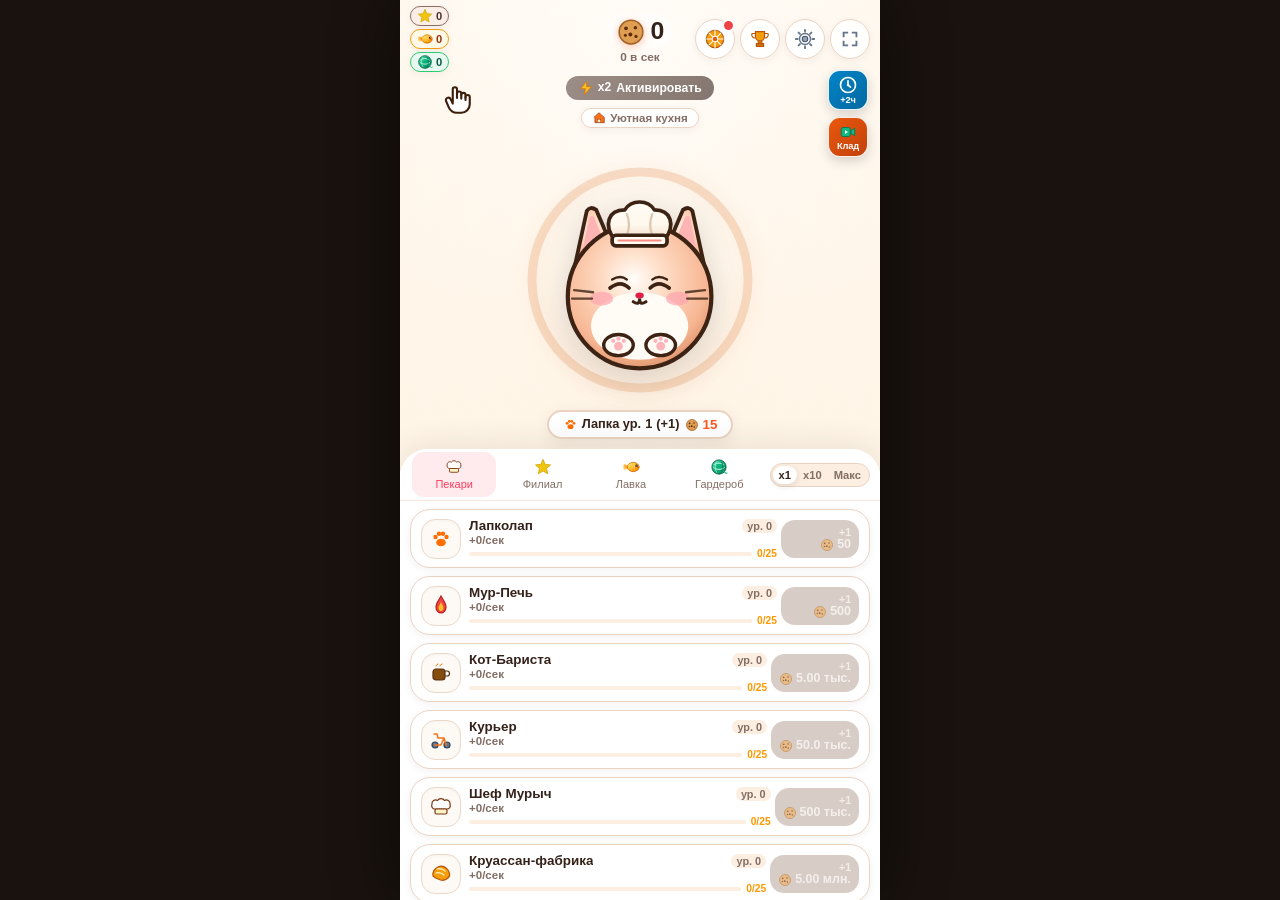
==== commit a2e396cb: "Шапка: строгая центрированная сетка, счётчик всегда по центру" ====
--- a/index.html
+++ b/index.html
@@ -673,9 +673,9 @@
     /* Верхняя панель */
     .top-bar {
       flex-shrink: 0;
-      display: flex;
+      display: grid;
+      grid-template-columns: minmax(0, 1fr) auto minmax(0, 1fr);
       align-items: center;
-      justify-content: space-between;
       gap: 6px;
       padding: 6px 10px 2px;
       background: transparent;
@@ -691,8 +691,9 @@
       cursor: pointer;
       touch-action: manipulation;
       position: relative;
-      flex: 0 0 auto;
-      max-width: 40%;
+      justify-self: start;
+      align-items: flex-start;
+      min-width: 0;
     }
     .top-bar-currencies:active {
       transform: scale(0.96);
@@ -722,10 +723,10 @@
     .currency-badge {
       display: inline-flex;
       align-items: center;
-      gap: 4px;
-      padding: 1px 7px;
+      gap: 3px;
+      padding: 1px 6px;
       border-radius: var(--radius-pill);
-      font-size: 0.7rem;
+      font-size: clamp(0.58rem, 2.7vw, 0.7rem);
       font-weight: 800;
       box-shadow: var(--shadow-sm);
       backdrop-filter: blur(8px);
@@ -760,25 +761,25 @@
     }
     .main-cookies-wrap {
       position: relative;
-      flex: 1 1 auto;
-      min-width: 0;
+      justify-self: center;
       pointer-events: none;
       display: flex;
       flex-direction: column;
       align-items: center;
       justify-content: center;
       z-index: 21;
-      overflow: hidden;
+      min-width: 0;
+      max-width: 100%;
     }
 
     .cookies-counter {
       display: flex;
       align-items: center;
       justify-content: center;
-      gap: 5px;
+      gap: 4px;
       max-width: 100%;
       min-width: 0;
-      padding: 1px 10px;
+      padding: 1px 9px;
       border-radius: var(--radius-pill);
       background: rgba(255, 255, 255, 0.55);
       backdrop-filter: blur(6px);
@@ -800,7 +801,7 @@
     }
 
     .cookies-value {
-      font-size: clamp(1.05rem, 5.6vw, 1.7rem);
+      font-size: clamp(0.95rem, 5vw, 1.55rem);
       font-weight: 900;
       color: var(--color-text-main);
       letter-spacing: -0.6px;
@@ -828,14 +829,16 @@
     .top-bar-actions {
       display: flex;
       gap: 5px;
-      flex: 0 0 auto;
+      justify-self: end;
+      align-items: center;
+      flex-wrap: nowrap;
     }
 
     .icon-button {
       background: rgba(255, 255, 255, 0.96);
       border: 1.5px solid var(--color-border);
-      width: 40px;
-      height: 40px;
+      width: clamp(34px, 9.2vw, 40px);
+      height: clamp(34px, 9.2vw, 40px);
       border-radius: 50%;
       cursor: pointer;
       box-shadow: var(--shadow-sm);
@@ -851,6 +854,8 @@
       display: block !important;
       margin: auto !important;
       flex-shrink: 0;
+      width: clamp(17px, 4.6vw, 22px);
+      height: clamp(17px, 4.6vw, 22px);
     }
 
     .icon-button:active {
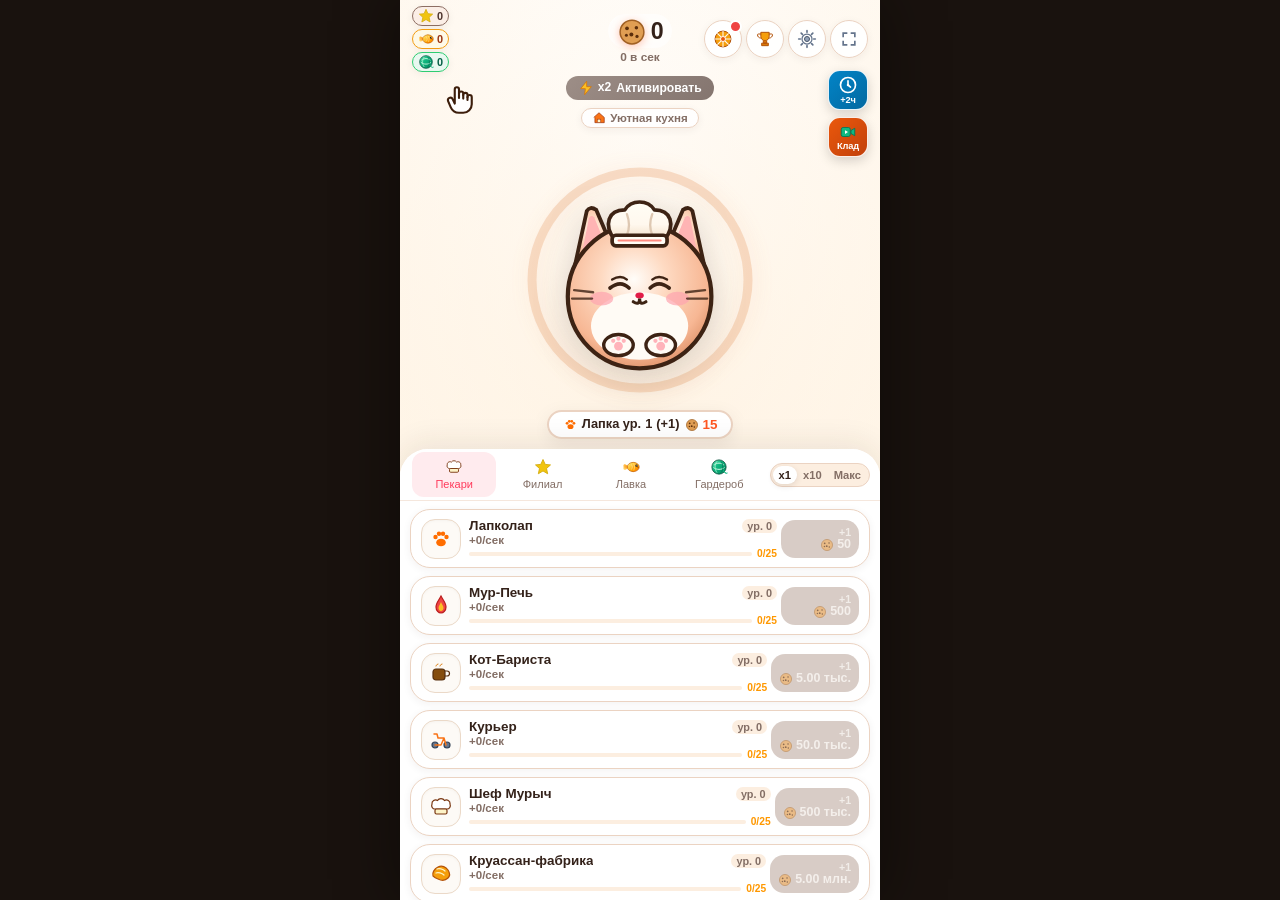
==== commit d0bbbc11: "Шапка: строгое центрирование без наложений, компактные боковые кнопки" ====
--- a/index.html
+++ b/index.html
@@ -675,9 +675,9 @@
       flex-shrink: 0;
       display: grid;
       grid-template-columns: minmax(0, 1fr) auto minmax(0, 1fr);
+      column-gap: 12px;
       align-items: center;
-      gap: 6px;
-      padding: 6px 10px 2px;
+      padding: 6px 12px 2px;
       background: transparent;
       z-index: 20;
       position: relative;
@@ -694,6 +694,7 @@
       justify-self: start;
       align-items: flex-start;
       min-width: 0;
+      max-width: 100%;
     }
     .top-bar-currencies:active {
       transform: scale(0.96);
@@ -724,9 +725,9 @@
       display: inline-flex;
       align-items: center;
       gap: 3px;
-      padding: 1px 6px;
+      padding: 1px 5px;
       border-radius: var(--radius-pill);
-      font-size: clamp(0.58rem, 2.7vw, 0.7rem);
+      font-size: clamp(0.55rem, 2.5vw, 0.68rem);
       font-weight: 800;
       box-shadow: var(--shadow-sm);
       backdrop-filter: blur(8px);
@@ -770,6 +771,8 @@
       z-index: 21;
       min-width: 0;
       max-width: 100%;
+      overflow: hidden;
+      white-space: nowrap;
     }
 
     .cookies-counter {
@@ -801,7 +804,7 @@
     }
 
     .cookies-value {
-      font-size: clamp(0.95rem, 5vw, 1.55rem);
+      font-size: clamp(0.9rem, 4.6vw, 1.45rem);
       font-weight: 900;
       color: var(--color-text-main);
       letter-spacing: -0.6px;
@@ -828,17 +831,19 @@
 
     .top-bar-actions {
       display: flex;
-      gap: 5px;
+      gap: 4px;
       justify-self: end;
       align-items: center;
       flex-wrap: nowrap;
+      flex-shrink: 0;
+      min-width: 0;
     }
 
     .icon-button {
       background: rgba(255, 255, 255, 0.96);
       border: 1.5px solid var(--color-border);
-      width: clamp(34px, 9.2vw, 40px);
-      height: clamp(34px, 9.2vw, 40px);
+      width: clamp(32px, 8.6vw, 38px);
+      height: clamp(32px, 8.6vw, 38px);
       border-radius: 50%;
       cursor: pointer;
       box-shadow: var(--shadow-sm);
@@ -854,8 +859,8 @@
       display: block !important;
       margin: auto !important;
       flex-shrink: 0;
-      width: clamp(17px, 4.6vw, 22px);
-      height: clamp(17px, 4.6vw, 22px);
+      width: clamp(16px, 4.2vw, 20px);
+      height: clamp(16px, 4.2vw, 20px);
     }
 
     .icon-button:active {
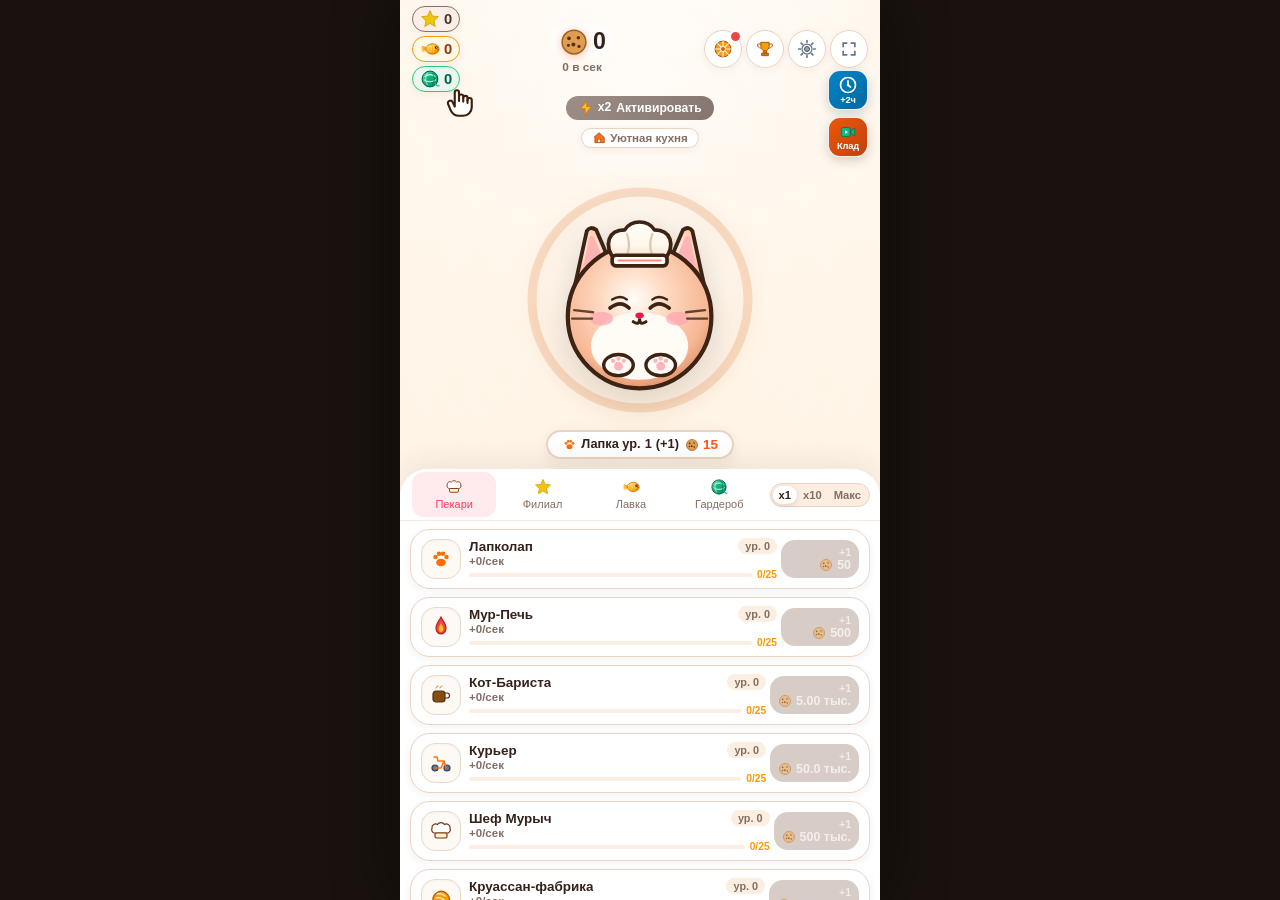
==== commit 2d7df80d: "Фиксы шапки" ====
--- a/index.html
+++ b/index.html
@@ -674,7 +674,7 @@
     .top-bar {
       flex-shrink: 0;
       display: grid;
-      grid-template-columns: minmax(0, 1fr) auto minmax(0, 1fr);
+      grid-template-columns: auto minmax(0, 1fr) auto;
       column-gap: 12px;
       align-items: center;
       padding: 6px 12px 2px;
@@ -687,7 +687,7 @@
     .top-bar-currencies {
       display: flex;
       flex-direction: column;
-      gap: 3px;
+      gap: 4px;
       cursor: pointer;
       touch-action: manipulation;
       position: relative;
@@ -703,7 +703,7 @@
     .tutorial-finger-pointer {
   position: absolute;
   left: 30px;
-  top: 77px;
+  top: 80px;
   z-index: 150;
   pointer-events: none;
   transform-origin: top left;
@@ -724,10 +724,10 @@
     .currency-badge {
       display: inline-flex;
       align-items: center;
-      gap: 3px;
-      padding: 1px 5px;
+      gap: 4px;
+      padding: 2px 7px;
       border-radius: var(--radius-pill);
-      font-size: clamp(0.55rem, 2.5vw, 0.68rem);
+      font-size: clamp(0.72rem, 3.4vw, 0.92rem);
       font-weight: 800;
       box-shadow: var(--shadow-sm);
       backdrop-filter: blur(8px);
@@ -1266,7 +1266,7 @@
       color: var(--color-primary);
       display: flex;
       align-items: center;
-      gap: 3px;
+      gap: 4px;
     }
 
     /* Нижняя панель */
@@ -1511,7 +1511,7 @@
       font-weight: 800;
       background: var(--color-bg-secondary);
       color: var(--color-text-muted);
-      padding: 1px 5px;
+      padding: 2px 7px;
       border-radius: var(--radius-pill);
     }
 
@@ -1587,7 +1587,7 @@
       display: inline-flex;
       align-items: center;
       justify-content: flex-end;
-      gap: 3px;
+      gap: 4px;
       line-height: 1;
       max-width: 100%;
       min-width: 0;
@@ -1648,7 +1648,7 @@
       border: 1px solid #fed7aa;
       display: flex;
       flex-direction: column;
-      gap: 3px;
+      gap: 4px;
     }
 
     .prestige-progress-label {
@@ -1747,7 +1747,7 @@
       font-weight: 800;
       background: #fdf2e9;
       color: #c05621;
-      padding: 1px 5px;
+      padding: 2px 7px;
       border-radius: var(--radius-pill);
     }
 
@@ -1906,7 +1906,7 @@
       padding: 2px;
       border: 1px solid var(--color-border);
       margin-bottom: 6px;
-      gap: 3px;
+      gap: 4px;
     }
 
     .wardrobe-slot-tab {
@@ -2017,7 +2017,7 @@
       display: inline-flex;
       align-items: center;
       justify-content: center;
-      gap: 3px;
+      gap: 4px;
       transition: transform 0.1s ease, background 0.15s ease;
     }
 
@@ -2210,7 +2210,7 @@
       white-space: nowrap;
       display: inline-flex;
       align-items: center;
-      gap: 3px;
+      gap: 4px;
     }
 
     .ach-status-badge.done {
@@ -2319,7 +2319,7 @@
       display: inline-flex;
       align-items: center;
       justify-content: center;
-      gap: 3px;
+      gap: 4px;
       text-align: center;
     }
 
@@ -2388,7 +2388,7 @@
     /* Всплывающий тост */
     .toast-card {
       position: absolute;
-      top: 68px;
+      top: 128px;
       left: 12px;
       right: 12px;
       background: rgba(255, 255, 255, 0.98);
@@ -2426,7 +2426,7 @@
       color: var(--color-primary);
       display: inline-flex;
       align-items: center;
-      gap: 3px;
+      gap: 4px;
     }
 
     /* Летающая золотая рыбка */
@@ -2864,7 +2864,7 @@
       font-size: 0.6rem;
       background: #10b981;
       color: #fff;
-      padding: 1px 5px;
+      padding: 2px 7px;
       border-radius: var(--radius-pill);
       font-weight: 900;
       letter-spacing: 0.3px;
@@ -3242,17 +3242,17 @@
     <header class="top-bar">
       <div class="top-bar-currencies">
         <div class="currency-badge stars" title="Звёзды Мишлен">
-          <svg class="icon-svg-badge" width="16" height="16" viewBox="0 0 24 24" fill="none" xmlns="http://www.w3.org/2000/svg">
+          <svg class="icon-svg-badge" width="20" height="20" viewBox="0 0 24 24" fill="none" xmlns="http://www.w3.org/2000/svg">
             <path d="M12 2L14.9 8.5L22 9.2L16.7 14L18.2 21L12 17.3L5.8 21L7.3 14L2 9.2L9.1 8.5L12 2Z" fill="#f1c40f" stroke="#d4ac0d" stroke-width="1.2" stroke-linejoin="round"/>
           </svg>
           <span id="stars-display">0</span>
         </div>
         <div class="currency-badge fish" title="Золотые рыбки">
-          <svg class="icon-svg-badge" width="16" height="16" viewBox="0 0 24 24"><use href="#universal-gold-fish" /></svg>
+          <svg class="icon-svg-badge" width="20" height="20" viewBox="0 0 24 24"><use href="#universal-gold-fish" /></svg>
           <span id="fish-display">0</span>
         </div>
         <div class="currency-badge yarn" title="Клубки пряжи">
-          <svg class="icon-svg-badge" width="16" height="16" viewBox="0 0 24 24"><use href="#universal-yarn-ball" /></svg>
+          <svg class="icon-svg-badge" width="20" height="20" viewBox="0 0 24 24"><use href="#universal-yarn-ball" /></svg>
           <span id="yarn-display">0</span>
         </div>
         <svg id="currency-tutorial-hand" class="tutorial-finger-pointer hidden" width="34" height="34" viewBox="0 0 24 24" fill="none">
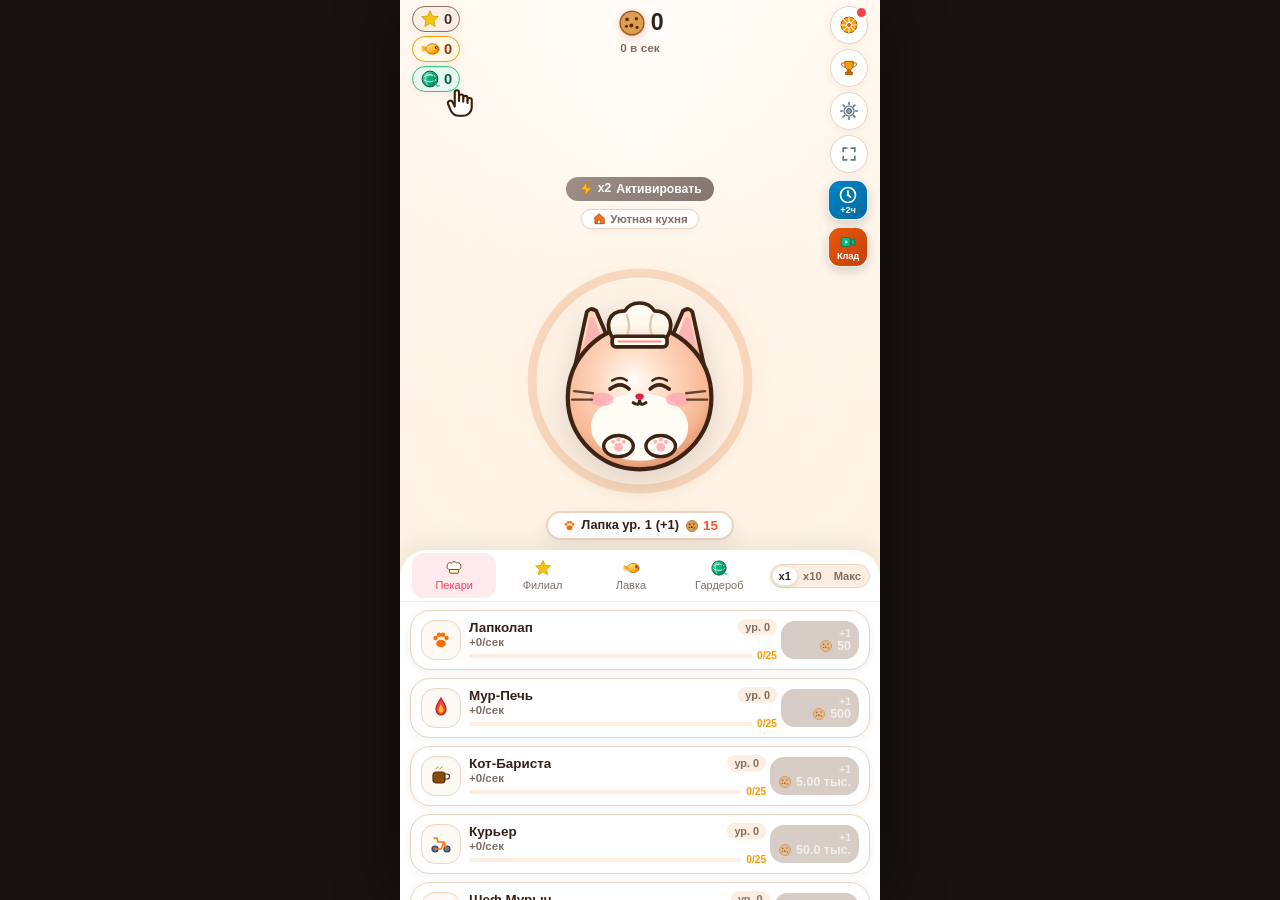
==== commit ad010c8f: "Fix top-bar layout: cookies centered, right buttons stacked vertically" ====
--- a/index.html
+++ b/index.html
@@ -674,9 +674,9 @@
     .top-bar {
       flex-shrink: 0;
       display: grid;
-      grid-template-columns: auto minmax(0, 1fr) auto;
+      grid-template-columns: minmax(0, 1fr) auto minmax(0, 1fr);
       column-gap: 12px;
-      align-items: center;
+      align-items: start;
       padding: 6px 12px 2px;
       background: transparent;
       z-index: 20;
@@ -770,7 +770,7 @@
       justify-content: center;
       z-index: 21;
       min-width: 0;
-      max-width: 100%;
+      max-width: 132px;
       overflow: hidden;
       white-space: nowrap;
     }
@@ -831,7 +831,8 @@
 
     .top-bar-actions {
       display: flex;
-      gap: 4px;
+      flex-direction: column;
+      gap: 5px;
       justify-self: end;
       align-items: center;
       flex-wrap: nowrap;
@@ -906,7 +907,7 @@
     /* Компактный вертикальный стек виджетов у правого края экрана */
     .side-widgets-stack {
       position: absolute;
-      top: 70px;
+      top: 180px;
       right: 12px;
       display: flex;
       flex-direction: column;
@@ -2388,7 +2389,7 @@
     /* Всплывающий тост */
     .toast-card {
       position: absolute;
-      top: 128px;
+      top: 180px;
       left: 12px;
       right: 12px;
       background: rgba(255, 255, 255, 0.98);
@@ -2724,7 +2725,7 @@
     /* Компактный квадратный виджет квеста под боковыми кнопками */
     .urgent-order-badge {
       position: absolute;
-      top: 205px;
+      top: 268px;
       right: 12px;
       width: 42px;
       height: 42px;
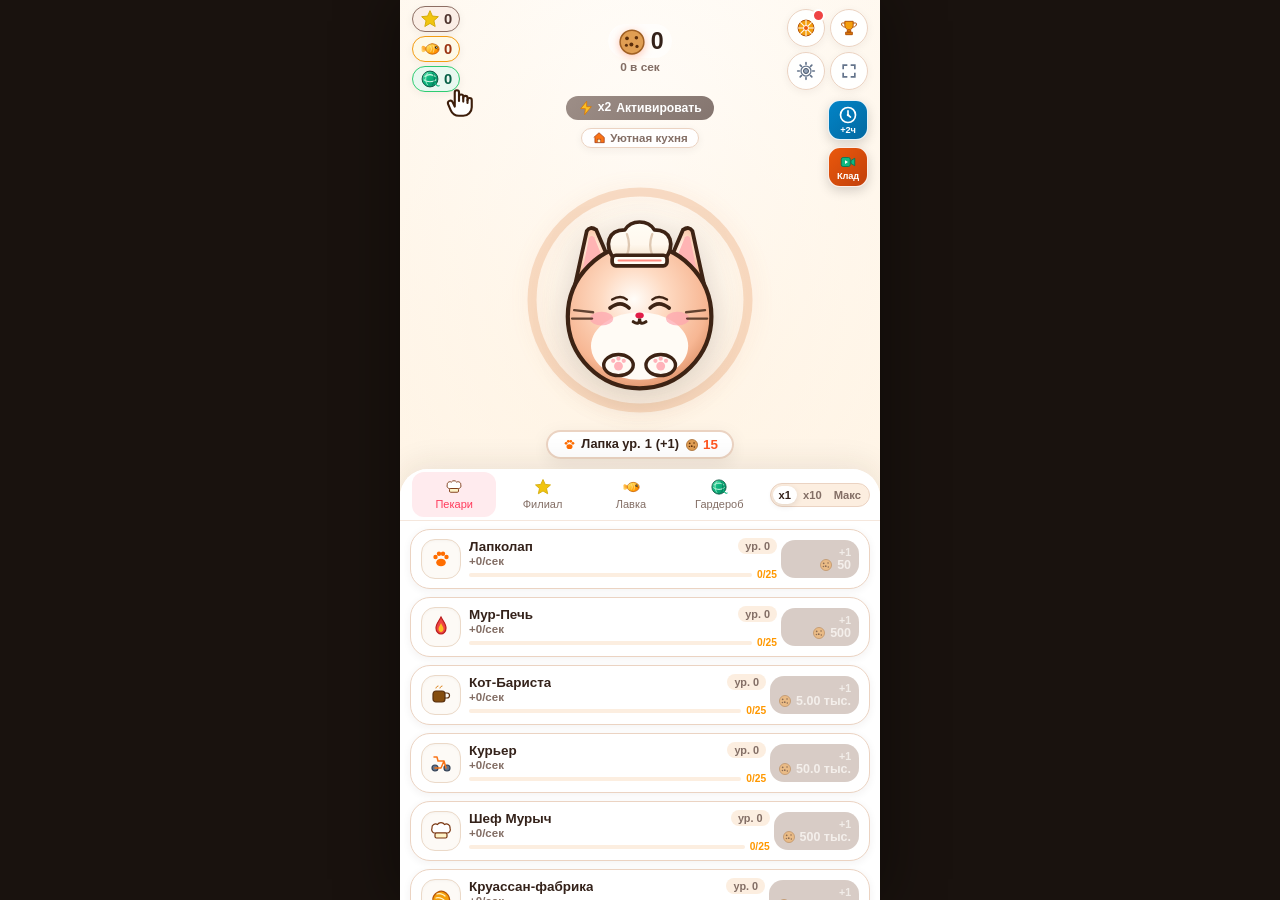
==== commit fcbd17e4: "Fix: вернул кота наверх — правые кнопки компактной сеткой 2x2 вместо столбца" ====
--- a/index.html
+++ b/index.html
@@ -676,7 +676,7 @@
       display: grid;
       grid-template-columns: minmax(0, 1fr) auto minmax(0, 1fr);
       column-gap: 12px;
-      align-items: start;
+      align-items: center;
       padding: 6px 12px 2px;
       background: transparent;
       z-index: 20;
@@ -830,12 +830,14 @@
     }
 
     .top-bar-actions {
-      display: flex;
-      flex-direction: column;
+      display: grid;
+      grid-template-columns: repeat(2, auto);
+      width: max-content;
       gap: 5px;
       justify-self: end;
       align-items: center;
-      flex-wrap: nowrap;
+      align-content: center;
+      justify-content: end;
       flex-shrink: 0;
       min-width: 0;
     }
@@ -907,7 +909,7 @@
     /* Компактный вертикальный стек виджетов у правого края экрана */
     .side-widgets-stack {
       position: absolute;
-      top: 180px;
+      top: 100px;
       right: 12px;
       display: flex;
       flex-direction: column;
@@ -2389,7 +2391,7 @@
     /* Всплывающий тост */
     .toast-card {
       position: absolute;
-      top: 180px;
+      top: 128px;
       left: 12px;
       right: 12px;
       background: rgba(255, 255, 255, 0.98);
@@ -2725,7 +2727,7 @@
     /* Компактный квадратный виджет квеста под боковыми кнопками */
     .urgent-order-badge {
       position: absolute;
-      top: 268px;
+      top: 205px;
       right: 12px;
       width: 42px;
       height: 42px;
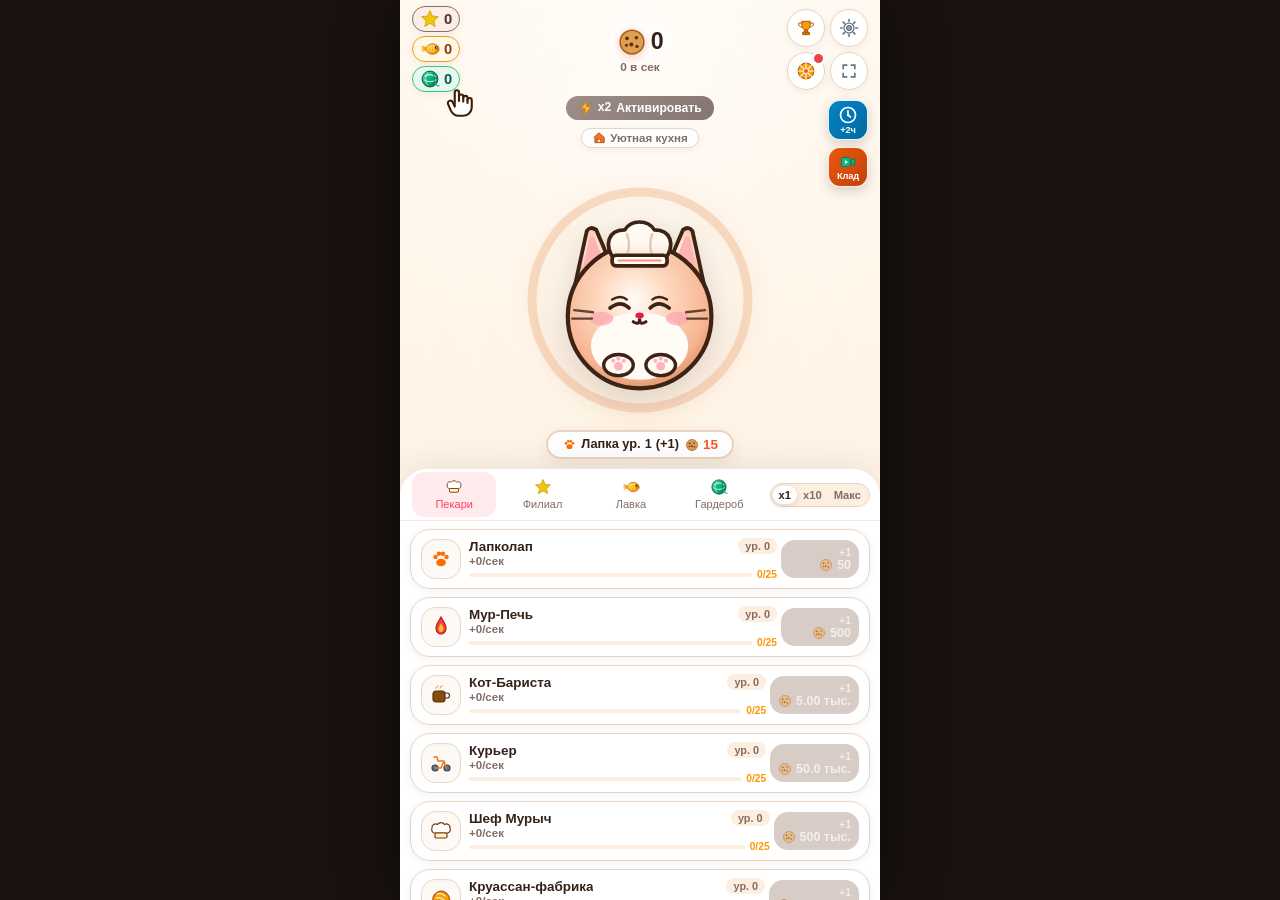
==== commit e4003eeb: "Fix: порядок кнопок 2x2 — достижения (ЛВ), настройки (ПВ), рулетка (ЛН), фуллскрин (ПН)" ====
--- a/index.html
+++ b/index.html
@@ -3278,11 +3278,7 @@
         </div>
       </div>
 
-      <div class="top-bar-actions">
-        <button id="btn-open-wheel" class="icon-button" title="Рулетка котика">
-          <script>document.write(getSvgIcon('wheel', 24));</script>
-          <div id="wheel-badge-dot" class="wheel-alert-dot"></div>
-        </button>
+            <div class="top-bar-actions">
         <button id="btn-open-achievements" class="icon-button" title="Достижения">
           <svg width="22" height="22" viewBox="0 0 24 24" fill="none" xmlns="http://www.w3.org/2000/svg">
             <path d="M7 4H17V9C17 11.8 14.8 14 12 14C9.2 14 7 11.8 7 9V4Z" fill="#f59e0b" stroke="#b45309" stroke-width="1.2"/>
@@ -3296,6 +3292,10 @@
             <path d="M12 2V4M12 20V22M4 12H2M22 12H20M5 5L6.5 6.5M17.5 17.5L19 19M5 19L6.5 17.5M17.5 6.5L19 5" stroke="#64748b" stroke-width="2" stroke-linecap="round"/>
             <circle cx="12" cy="12" r="6" stroke="#64748b" stroke-width="1.5"/>
           </svg>
+        </button>
+        <button id="btn-open-wheel" class="icon-button" title="Рулетка котика">
+          <script>document.write(getSvgIcon('wheel', 24));</script>
+          <div id="wheel-badge-dot" class="wheel-alert-dot"></div>
         </button>
         <button id="btn-toggle-fullscreen" class="icon-button" title="Во весь экран">
           <svg width="22" height="22" viewBox="0 0 24 24" fill="none" xmlns="http://www.w3.org/2000/svg">
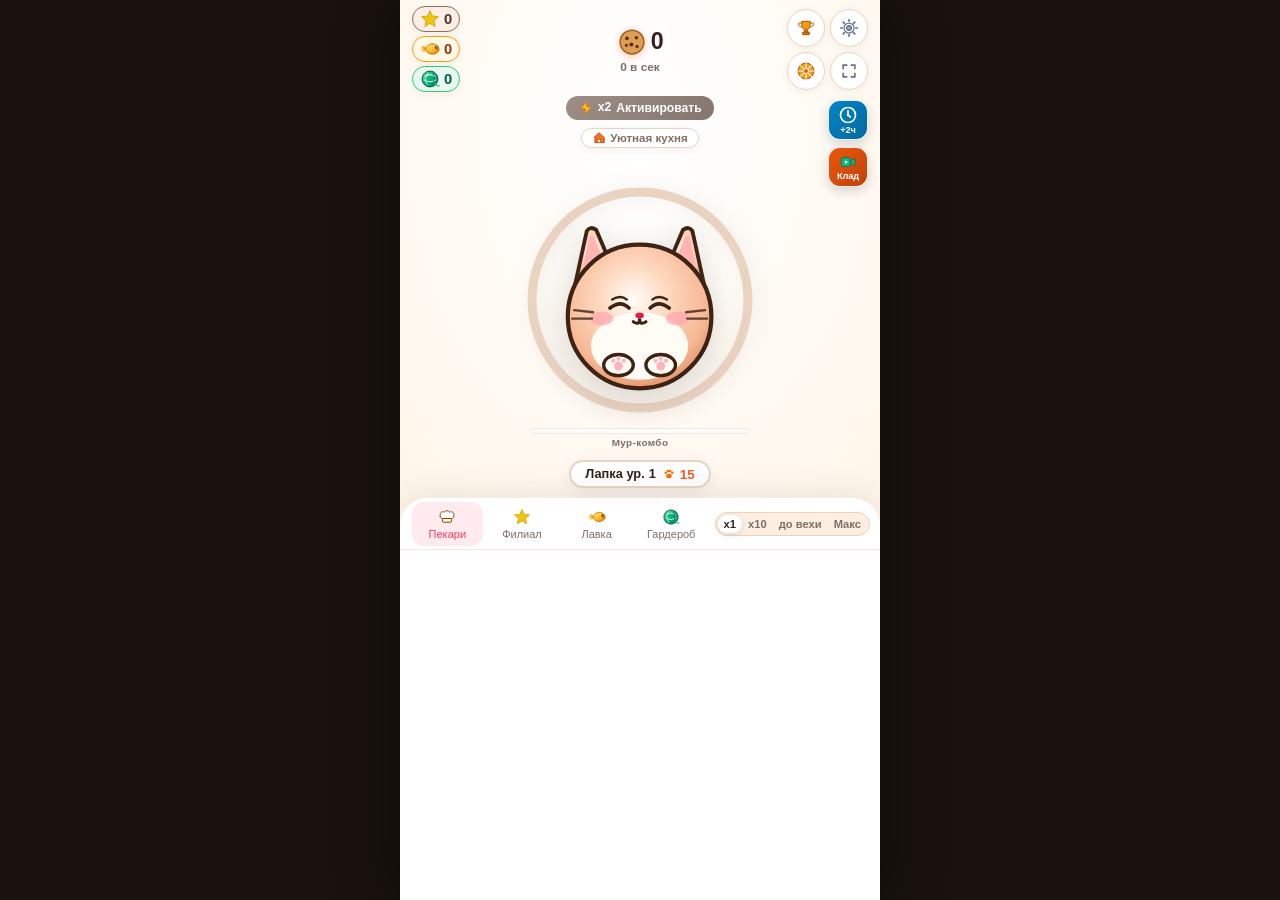
==== commit 738dc0e6: "Архитектурный рефакторинг: модульная структура, багфиксы, модерация Яндекс Игр, новый контент ФАЗА 1" ====
--- a/index.html
+++ b/index.html
@@ -8,3076 +8,7 @@
   <title>Кото-Пекарня: Мурчащий Батон</title>
   <!-- Яндекс Игры SDK -->
   <script src="https://yandex.ru/games/sdk/v2"></script>
-  <script>
-function getSvgIcon(name, size = 16) {
-  const s = `width="${size}" height="${size}" viewBox="0 0 24 24" fill="none" xmlns="http://www.w3.org/2000/svg" style="display:inline-block;vertical-align:middle;flex-shrink:0;"`;
-  switch (name) {
-    case 'paw':
-      return `<svg ${s}><ellipse cx="12" cy="15.5" rx="4.8" ry="3.8" fill="#ff6d00"/><circle cx="6.5" cy="10" r="2.2" fill="#ff6d00"/><circle cx="10" cy="6.8" r="2.2" fill="#ff6d00"/><circle cx="14" cy="6.8" r="2.2" fill="#ff6d00"/><circle cx="17.5" cy="10" r="2.2" fill="#ff6d00"/></svg>`;
-    case 'cookie':
-      return `<svg ${s}><circle cx="12" cy="12" r="9.5" fill="#e09e53" stroke="#a06023" stroke-width="1.2"/><circle cx="8" cy="9" r="1.5" fill="#5c2e0b"/><circle cx="15.5" cy="8.5" r="1.4" fill="#5c2e0b"/><circle cx="11.5" cy="14" r="1.6" fill="#5c2e0b"/><circle cx="16" cy="15.5" r="1.3" fill="#5c2e0b"/><circle cx="7.5" cy="14.5" r="1.2" fill="#5c2e0b"/></svg>`;
-    case 'star':
-      return `<svg ${s}><path d="M12 2L14.9 8.5L22 9.2L16.7 14L18.2 21L12 17.3L5.8 21L7.3 14L2 9.2L9.1 8.5L12 2Z" fill="#f1c40f" stroke="#d4ac0d" stroke-width="1.2" stroke-linejoin="round"/></svg>`;
-    case 'trophy':
-      return `<svg ${s}><path d="M7 4H17V9C17 11.8 14.8 14 12 14C9.2 14 7 11.8 7 9V4Z" fill="#f59e0b" stroke="#b45309" stroke-width="1.2"/><path d="M7 6H4C3.4 6 3 6.4 3 7C3 9 4.5 10.6 6.5 10.9M17 6H20C20.6 6 21 6.4 21 7C21 9 19.5 10.6 17.5 10.9" stroke="#b45309" stroke-width="1.2" stroke-linecap="round"/><path d="M10 14V17H14V14M8 20H16V17H8V20Z" fill="#d97706" stroke="#b45309" stroke-width="1.2" stroke-linejoin="round"/></svg>`;
-    case 'gear':
-      return `<svg ${s}><circle cx="12" cy="12" r="3" fill="#94a3b8" stroke="#475569" stroke-width="1.2"/><path d="M12 2V4M12 20V22M4 12H2M22 12H20M5 5L6.5 6.5M17.5 17.5L19 19M5 19L6.5 17.5M17.5 6.5L19 5" stroke="#64748b" stroke-width="2" stroke-linecap="round"/><circle cx="12" cy="12" r="6" stroke="#64748b" stroke-width="1.5"/></svg>`;
-    case 'lightning':
-      return `<svg ${s}><polygon points="13,2 4,13 11,13 10,22 20,10 13,10" fill="#fbbf24" stroke="#d97706" stroke-width="1.2" stroke-linejoin="round"/></svg>`;
-    case 'crown':
-      return `<svg ${s}><path d="M4 18L2 7L7.5 12L12 5L16.5 12L22 7L20 18H4Z" fill="#f59e0b" stroke="#b45309" stroke-width="1.2" stroke-linejoin="round"/><circle cx="2" cy="7" r="1.2" fill="#ef4444"/><circle cx="12" cy="5" r="1.2" fill="#ef4444"/><circle cx="22" cy="7" r="1.2" fill="#ef4444"/></svg>`;
-    case 'baker':
-      return `<svg ${s}><path d="M6 14C3.5 14 2 11.5 3 9C2.5 6 6 4 8.5 5.5C10 3 14 3 15.5 5.5C18 4 21.5 6 21 9C22 11.5 20.5 14 18 14Z" fill="#ffffff" stroke="#78350f" stroke-width="1.2"/><rect x="6" y="14" width="12" height="5" rx="1.5" fill="#fef3c7" stroke="#78350f" stroke-width="1.2"/></svg>`;
-    case 'croissant':
-      return `<svg ${s}><path d="M4 14C3 11 5 7 9 5C13 3 17 5 19 8C21 11 21 14 19 16C17 18 13 19 9 17C6 16 4 14 4 14Z" fill="#f59e0b" stroke="#b45309" stroke-width="1.2"/><path d="M8 7C10 6 14 7 16 9M7 11C9 10 13 11 15 13" stroke="#fef3c7" stroke-width="1.2" stroke-linecap="round"/></svg>`;
-    case 'flask':
-      return `<svg ${s}><path d="M9 3H15M10 3V8L5 18C4 20 5.5 21 7 21H17C18.5 21 20 20 19 18L14 8V3" stroke="#10b981" stroke-width="1.5" stroke-linecap="round" stroke-linejoin="round"/><path d="M7 16H17L15 12H9L7 16Z" fill="#a7f3d0"/></svg>`;
-    case 'robot':
-      return `<svg ${s}><rect x="5" y="7" width="14" height="12" rx="3" fill="#06b6d4" stroke="#0891b2" stroke-width="1.2"/><circle cx="9" cy="12" r="1.5" fill="#fff"/><circle cx="15" cy="12" r="1.5" fill="#fff"/><line x1="12" y1="3" x2="12" y2="7" stroke="#0891b2" stroke-width="1.5"/><circle cx="12" cy="3" r="1.5" fill="#ec4899"/><line x1="8" y1="16" x2="16" y2="16" stroke="#164e63" stroke-width="1.2" stroke-linecap="round"/></svg>`;
-    case 'portal':
-      return `<svg ${s}><ellipse cx="12" cy="12" rx="8" ry="9.5" fill="#3b0764" stroke="#a855f7" stroke-width="1.5"/><ellipse cx="12" cy="12" rx="4.5" ry="6" fill="#c084fc"/><circle cx="12" cy="12" r="2" fill="#fff"/></svg>`;
-    case 'fire':
-      return `<svg ${s}><path d="M12 2C10 6 7 9 7 13C7 16.5 9.5 19 12 19C14.5 19 17 16.5 17 13C17 9 14 6 12 2Z" fill="#ef4444" stroke="#b91c1c" stroke-width="1.2"/><path d="M12 8C11 10.5 9.5 12 9.5 14C9.5 15.5 10.5 17 12 17C13.5 17 14.5 15.5 14.5 14C14.5 12 13 10.5 12 8Z" fill="#fbbf24"/></svg>`;
-    case 'coffee':
-      return `<svg ${s}><rect x="4" y="8" width="12" height="11" rx="3" fill="#854d0e" stroke="#582f0e" stroke-width="1.2"/><path d="M16 10H18C19.5 10 20.5 11 20.5 12.5C20.5 14 19.5 15 18 15H16" stroke="#582f0e" stroke-width="1.2" stroke-linecap="round"/><path d="M7 5C7 5 7.5 3 9 3M11 5C11 5 11.5 3 13 3" stroke="#d97706" stroke-width="1" stroke-linecap="round"/></svg>`;
-    case 'scooter':
-      return `<svg ${s}><circle cx="6" cy="17" r="3" fill="#64748b" stroke="#334155" stroke-width="1.2"/><circle cx="18" cy="17" r="3" fill="#64748b" stroke="#334155" stroke-width="1.2"/><path d="M6 17H12L15 10H9L8 6H5M15 10L17 17" stroke="#f97316" stroke-width="1.5" stroke-linecap="round" stroke-linejoin="round"/></svg>`;
-    case 'cat_sleep':
-      return `<svg ${s}><circle cx="12" cy="13" r="7.5" fill="#fed7aa" stroke="#7c2d12" stroke-width="1.2"/><path d="M6 8L8 11M18 8L16 11" stroke="#7c2d12" stroke-width="1.4" stroke-linecap="round"/><path d="M9 14Q10.5 15 12 14Q13.5 15 15 14" stroke="#7c2d12" stroke-width="1.2" stroke-linecap="round" fill="none"/><path d="M16 4H19L16 7H19M19 1H21L19 3H21" stroke="#3b82f6" stroke-width="1" stroke-linecap="round" stroke-linejoin="round"/></svg>`;
-    case 'cancel':
-      return `<svg ${s}><circle cx="12" cy="12" r="8" fill="none" stroke="#94a3b8" stroke-width="1.5"/><line x1="7" y1="7" x2="17" y2="17" stroke="#ef4444" stroke-width="1.5"/></svg>`;
-    case 'sound_on':
-      return `<svg ${s}><polygon points="3,9 7,9 12,4 12,20 7,15 3,15" fill="#10b981" stroke="#047857" stroke-width="1.2"/><path d="M16 8C17.5 9.5 17.5 14.5 16 16M19 5C22 8 22 16 19 19" stroke="#047857" stroke-width="1.3" stroke-linecap="round" fill="none"/></svg>`;
-    case 'sound_off':
-      return `<svg ${s}><polygon points="3,9 7,9 12,4 12,20 7,15 3,15" fill="#94a3b8" stroke="#475569" stroke-width="1.2"/><line x1="16" y1="9" x2="21" y2="15" stroke="#ef4444" stroke-width="1.5" stroke-linecap="round"/><line x1="21" y1="9" x2="16" y2="15" stroke="#ef4444" stroke-width="1.5" stroke-linecap="round"/></svg>`;
-    case 'music_on':
-      return `<svg ${s}><path d="M9 18V5L20 3V16" stroke="#10b981" stroke-width="1.5" stroke-linecap="round" stroke-linejoin="round"/><circle cx="6" cy="18" r="3" fill="#10b981"/><circle cx="17" cy="16" r="3" fill="#10b981"/></svg>`;
-    case 'music_off':
-      return `<svg ${s}><path d="M9 18V5L20 3V16" stroke="#94a3b8" stroke-width="1.5" stroke-linecap="round" stroke-linejoin="round"/><circle cx="6" cy="18" r="3" fill="#94a3b8"/><circle cx="17" cy="16" r="3" fill="#94a3b8"/><line x1="4" y1="4" x2="20" y2="20" stroke="#ef4444" stroke-width="1.5" stroke-linecap="round"/></svg>`;
-    case 'money_bag':
-      return `<svg width="${size}" height="${size}" viewBox="0 0 24 24" fill="none" style="display:inline-block;vertical-align:middle;flex-shrink:0;"><path d="M12 4 C10 4 9 2.5 7.5 3 C6.5 3.5 7 5.5 8.5 6 C5 8 3.5 12 4 16 C4.5 20.5 8 22 12 22 C16 22 19.5 20.5 20 16 C20.5 12 19 8 15.5 6 C17 5.5 17.5 3.5 16.5 3 C15 2.5 14 4 12 4 Z" fill="#e67e22" stroke="#b95c00" stroke-width="1.2"/><path d="M7.5 6.5 C10 8 14 8 16.5 6.5" stroke="#f1c40f" stroke-width="2" stroke-linecap="round"/><circle cx="12" cy="14" r="4.5" fill="#f1c40f" stroke="#b95c00" stroke-width="1"/><text x="12" y="17" font-size="6.5" font-weight="900" fill="#783d00" text-anchor="middle" font-family="Arial, sans-serif">$</text></svg>`;
-    case 'wardrobe':
-      return `<svg ${s}><path d="M12 4C10.5 4 10 5.5 10 6.5C10 8 12 8.5 12 10L3 15V17H21V15L12 10" stroke="#9b59b6" stroke-width="1.5" stroke-linecap="round" stroke-linejoin="round"/><circle cx="12" cy="18.5" r="1" fill="#9b59b6"/></svg>`;
-    case 'box':
-      return `<svg ${s}><rect x="4" y="9" width="16" height="12" rx="2" fill="#d97706" stroke="#78350f" stroke-width="1.2"/><path d="M2 9L12 4L22 9" stroke="#78350f" stroke-width="1.2" stroke-linecap="round"/><line x1="12" y1="9" x2="12" y2="21" stroke="#78350f" stroke-width="1.2"/><rect x="10" y="9" width="4" height="12" fill="#fde68a"/></svg>`;
-    case 'fish':
-      return `<svg ${s}><path d="M4 12C1 8 2 5 3 4C6 8 8 10 11 9L15 6C19 6 22 9 22 12C22 15 19 18 15 18L11 15C8 14 6 16 3 20C2 19 1 16 4 12Z" fill="#ffb300" stroke="#ff8f00" stroke-width="1"/><circle cx="18.5" cy="10.5" r="1.2" fill="#2d1600"/><circle cx="18.8" cy="10.2" r="0.4" fill="#fff"/></svg>`;
-    case 'clock':
-      return `<svg ${s}><circle cx="12" cy="12" r="8.5" fill="#f8fafc" stroke="#475569" stroke-width="1.3"/><polyline points="12,7 12,12 15,14" stroke="#475569" stroke-width="1.4" stroke-linecap="round"/></svg>`;
-    case 'home':
-      return `<svg ${s}><path d="M3 11L12 3L21 11V20H5V11" fill="#f97316" stroke="#9a3412" stroke-width="1.2" stroke-linejoin="round"/><rect x="9" y="14" width="6" height="6" fill="#fef3c7" stroke="#9a3412" stroke-width="1"/></svg>`;
-    case 'tools':
-      return `<svg ${s}><path d="M14.5 4.5L19.5 9.5L9.5 19.5H4.5V14.5L14.5 4.5Z" fill="#cbd5e1" stroke="#475569" stroke-width="1.2" stroke-linejoin="round"/><circle cx="16" cy="6" r="1" fill="#475569"/></svg>`;
-    case 'van':
-      return `<svg width="${size}" height="${size}" viewBox="0 0 24 24" fill="none" style="display:inline-block;vertical-align:middle;flex-shrink:0;"><rect x="2" y="7" width="13" height="10" rx="1.5" fill="#3498db"/><path d="M15 10 H19 L22 13 V17 H15 Z" fill="#2980b9"/><circle cx="6" cy="18" r="2.5" fill="#2c3e50"/><circle cx="18" cy="18" r="2.5" fill="#2c3e50"/></svg>`;
-    case 'tag':
-      return `<svg width="${size}" height="${size}" viewBox="0 0 24 24" fill="none" style="display:inline-block;vertical-align:middle;flex-shrink:0;"><path d="M20.6 13 L12.5 4.9 C12.1 4.5 11.6 4.3 11 4.3 H4.5 C3.7 4.3 3 5 3 5.8 V12.3 C3 12.9 3.2 13.4 3.6 13.8 L11.7 21.9 C12.5 22.7 13.7 22.7 14.5 21.9 L20.6 15.8 C21.4 15 21.4 13.8 20.6 13 Z" fill="#e74c3c"/><circle cx="7.5" cy="8.5" r="1.5" fill="#ffffff"/></svg>`;
-    case 'inspector':
-      return `<svg width="${size}" height="${size}" viewBox="0 0 24 24" fill="none" style="display:inline-block;vertical-align:middle;flex-shrink:0;"><circle cx="12" cy="12" r="7" fill="#f1c40f"/><circle cx="15" cy="11" r="3.5" stroke="#2c3e50" stroke-width="1.5" fill="none"/><line x1="17.5" y1="13.5" x2="20" y2="17" stroke="#2c3e50" stroke-width="1.5"/></svg>`;
-    case 'herb':
-      return `<svg width="${size}" height="${size}" viewBox="0 0 24 24" fill="none" style="display:inline-block;vertical-align:middle;flex-shrink:0;"><path d="M17 8C8 10 5 19 5 19C5 19 14 16 16 7" stroke="#27ae60" stroke-width="2" stroke-linecap="round"/><path d="M12 12C9 9 10 3 10 3C10 3 16 4 15 10" fill="#2ecc71"/></svg>`;
-    case 'pin':
-      return `<svg width="${size}" height="${size}" viewBox="0 0 24 24" fill="none" style="display:inline-block;vertical-align:middle;flex-shrink:0;"><rect x="5" y="10" width="14" height="4" rx="2" fill="#d35400"/><rect x="2" y="11" width="3" height="2" rx="1" fill="#7f8c8d"/><rect x="19" y="11" width="3" height="2" rx="1" fill="#7f8c8d"/></svg>`;
-    case 'sauce':
-      return `<svg width="${size}" height="${size}" viewBox="0 0 24 24" fill="none" style="display:inline-block;vertical-align:middle;flex-shrink:0;"><path d="M8 9H16V19C16 20.1 15.1 21 14 21H10C8.9 21 8 20.1 8 19V9Z" fill="#ecf0f1" stroke="#bdc3c7" stroke-width="1.5"/><path d="M10 5H14V9H10V5Z" fill="#e74c3c"/></svg>`;
-    case 'bell':
-      return `<svg width="${size}" height="${size}" viewBox="0 0 24 24" fill="none" style="display:inline-block;vertical-align:middle;flex-shrink:0;"><path d="M18 16V11C18 7.7 15.3 5 12 5C8.7 5 6 7.7 6 11V16L4 18H20L18 16Z" fill="#f1c40f" stroke="#d4ac0d" stroke-width="1.5"/><circle cx="12" cy="19" r="2" fill="#d4ac0d"/></svg>`;
-    case 'jar':
-      return `<svg width="${size}" height="${size}" viewBox="0 0 24 24" fill="none" style="display:inline-block;vertical-align:middle;flex-shrink:0;"><rect x="6" y="8" width="12" height="13" rx="3" fill="#3498db" fill-opacity="0.3" stroke="#2980b9" stroke-width="1.5"/><rect x="8" y="4" width="8" height="4" rx="1" fill="#e67e22"/></svg>`;
-    case 'glasses':
-      return `<svg width="${size}" height="${size}" viewBox="0 0 24 24" fill="none" style="display:inline-block;vertical-align:middle;flex-shrink:0;"><circle cx="7" cy="12" r="4" stroke="#2c3e50" stroke-width="2" fill="none"/><circle cx="17" cy="12" r="4" stroke="#2c3e50" stroke-width="2" fill="none"/><line x1="11" y1="12" x2="13" y2="12" stroke="#2c3e50" stroke-width="2"/></svg>`;
-    case 'bow':
-      return `<svg width="${size}" height="${size}" viewBox="0 0 24 24" fill="none" style="display:inline-block;vertical-align:middle;flex-shrink:0;"><polygon points="4,8 12,12 4,16" fill="#e91e63"/><polygon points="20,8 12,12 20,16" fill="#e91e63"/><circle cx="12" cy="12" r="2.5" fill="#c2185b"/></svg>`;
-    case 'flower':
-      return `<svg width="${size}" height="${size}" viewBox="0 0 24 24" fill="none" style="display:inline-block;vertical-align:middle;flex-shrink:0;"><g stroke="#b83b5e" stroke-width="1.2" stroke-linejoin="round"><circle cx="12" cy="6.5" r="3.8" fill="#ffccd5"/><circle cx="17.2" cy="10.2" r="3.8" fill="#ffccd5"/><circle cx="15.2" cy="16.5" r="3.8" fill="#ffccd5"/><circle cx="8.8" cy="16.5" r="3.8" fill="#ffccd5"/><circle cx="6.8" cy="10.2" r="3.8" fill="#ffccd5"/></g><circle cx="12" cy="12" r="3.2" fill="#ffd166" stroke="#f4a261" stroke-width="1"/></svg>`;
-    case 'devil':
-      return `<svg width="${size}" height="${size}" viewBox="0 0 24 24" fill="none" style="display:inline-block;vertical-align:middle;flex-shrink:0;"><path d="M5 4 C6 7 7 10 9 11 C8 9 7 6 5 4 Z" fill="#e74c3c" stroke="#962d22" stroke-width="0.8"/><path d="M19 4 C18 7 17 10 15 11 C16 9 17 6 19 4 Z" fill="#e74c3c" stroke="#962d22" stroke-width="0.8"/><circle cx="12" cy="13" r="8.5" fill="#e74c3c" stroke="#962d22" stroke-width="1.2"/><circle cx="9" cy="11.5" r="1.8" fill="#ffffff"/><circle cx="9.2" cy="11.5" r="0.9" fill="#2c3e50"/><circle cx="15" cy="11.5" r="1.8" fill="#ffffff"/><circle cx="14.8" cy="11.5" r="0.9" fill="#2c3e50"/><path d="M9 15 Q12 18.5 15 15" stroke="#2c3e50" stroke-width="1.5" stroke-linecap="round" fill="none"/></svg>`;
-    case 'heart':
-      return `<svg ${s}><path d="M12 20C12 20 4 14.5 4 8.5C4 5.5 6.5 3.5 9.5 3.5C11 3.5 12 4.5 12 4.5C12 4.5 13 3.5 14.5 3.5C17.5 3.5 20 5.5 20 8.5C20 14.5 12 20 12 20Z" fill="#f43f5e" stroke="#be123c" stroke-width="1.2"/></svg>`;
-    case 'lock':
-      return `<svg width="${size}" height="${size}" viewBox="0 0 24 24" fill="none" style="display:inline-block;vertical-align:middle;flex-shrink:0;"><rect x="6" y="10" width="12" height="11" rx="2" fill="#95a5a6" stroke="#7f8c8d" stroke-width="1.5"/><path d="M8 10 V7 C8 4.8 9.8 3 12 3 C14.2 3 16 4.8 16 7 V10" stroke="#7f8c8d" stroke-width="2" fill="none"/></svg>`;
-    case 'scroll':
-      return `<svg width="${size}" height="${size}" viewBox="0 0 24 24" fill="none" style="display:inline-block;vertical-align:middle;flex-shrink:0;"><path d="M5.5 4.5C3.8 4.5 3 5.8 3 7.2C3 8.6 4.1 9.5 5.5 9.5H18.5C19.9 9.5 21 8.6 21 7.2C21 5.8 20.2 4.5 18.5 4.5H5.5Z" fill="#fde68a" stroke="#b45309" stroke-width="1.2" stroke-linejoin="round"/><path d="M4 8.5V17C4 18.7 5.3 19.5 7 19.5H19.5C18.1 19.5 17 18.4 17 17V8.5H4Z" fill="#fffbeb" stroke="#b45309" stroke-width="1.2"/><path d="M17 16.5H20C21.1 16.5 22 17.4 22 18.5C22 19.6 21.1 20.5 20 20.5H6.5C4.6 20.5 3.5 19.2 3.5 17.5" stroke="#b45309" stroke-width="1.2" stroke-linecap="round"/><circle cx="10.5" cy="13.5" r="3" fill="#e11d48" stroke="#9f1239" stroke-width="0.8"/><circle cx="10.5" cy="13.5" r="1.3" fill="#fbbf24"/></svg>`;
-    case 'bubble':
-      return `<svg width="${size}" height="${size}" viewBox="0 0 24 24" fill="none" style="display:inline-block;vertical-align:middle;flex-shrink:0;"><circle cx="12" cy="12" r="9" fill="url(#rainbowBubbleGrad)" stroke="rgba(255,255,255,0.85)" stroke-width="1.2"/><path d="M7.5 7.5A6 6 0 0115 6" stroke="#ffffff" stroke-width="1.5" stroke-linecap="round" opacity="0.9"/><circle cx="15.5" cy="15.5" r="1.5" fill="#ffffff" opacity="0.7"/></svg>`;
-    case 'wheel':
-      return `<svg ${s}><circle cx="12" cy="12" r="9.5" fill="#f59e0b" stroke="#b45309" stroke-width="1.2"/><path d="M12 2.5L12 21.5M2.5 12L21.5 12M5.3 5.3L18.7 18.7M5.3 18.7L18.7 5.3" stroke="#fff7ed" stroke-width="1.3"/><circle cx="12" cy="12" r="3" fill="#ea580c" stroke="#fff7ed" stroke-width="1.2"/></svg>`;
-    case 'timelapse':
-      return `<svg ${s}><circle cx="12" cy="12" r="9" fill="none" stroke="#ffffff" stroke-width="2"/><path d="M12 7V12L15 14.5" stroke="#ffffff" stroke-width="2" stroke-linecap="round" stroke-linejoin="round"/><circle cx="12" cy="12" r="1.5" fill="#ffffff"/></svg>`;
-    case 'video_cam':
-      return `<svg ${s}><rect x="3" y="6" width="12" height="12" rx="2.5" fill="#10b981" stroke="#047857" stroke-width="1.2"/><polygon points="16,10 21,7 21,17 16,14" fill="#10b981" stroke="#047857" stroke-width="1.2"/><polygon points="8,9.5 12,12 8,14.5" fill="#ffffff"/></svg>`;
-    default:
-      return '';
-  }
-}
-window.getSvgIcon = getSvgIcon;
-</script>
-  <style>
-    :root {
-      --color-bg: #fff7ee;
-      --color-bg-card: #ffffff;
-      --color-bg-secondary: #faede0;
-      --color-bg-tertiary: #f4e1cf;
-
-    /* Стили фонов и тем для 6 филиалов (Глубокие градиенты и стеклянный глянец) */
-    .bg-loc-kitchen, .theme-bakery-0 {
-      --color-bg: #fff9f2 !important;
-      --color-bg-secondary: #fceee0 !important;
-      --color-primary: #ff5722 !important;
-      background: radial-gradient(120% 90% at 50% 15%, #ffffff 0%, #fff7ec 55%, #fbe8d5 100%) !important;
-      position: relative;
-    }
-    .bg-loc-kitchen::before {
-      content: '';
-      position: absolute;
-      inset: 0;
-      pointer-events: none;
-      background: radial-gradient(circle at 50% 40%, rgba(255, 237, 213, 0.5) 0%, transparent 75%);
-      opacity: 1 !important;
-    }
-
-    /* Благородная кофейня: мягкий сливочно-кофейный фон, цвет эспрессо и капучино */
-    .bg-loc-cafe, .theme-bakery-1 {
-      --color-bg: #fbf7f2 !important;
-      --color-bg-secondary: #ede3d7 !important;
-      --color-primary: #78350f !important;
-    }
-
-    .bg-loc-palace, .theme-bakery-2 {
-      --color-bg: #fdfbf0 !important;
-      --color-bg-secondary: #f6f0cb !important;
-      --color-primary: #d4af37 !important;
-      position: relative;
-    }
-    .bg-loc-palace::before {
-      content: '';
-      position: absolute;
-      inset: 0;
-      pointer-events: none;
-      /* Роскошный ромбовидный узор королевской ткани */
-      background-image: 
-        linear-gradient(135deg, rgba(251, 191, 36, 0.12) 25%, transparent 25%),
-        linear-gradient(225deg, rgba(251, 191, 36, 0.12) 25%, transparent 25%),
-        linear-gradient(315deg, rgba(251, 191, 36, 0.12) 25%, transparent 25%),
-        linear-gradient(45deg, rgba(251, 191, 36, 0.12) 25%, transparent 25%),
-        radial-gradient(circle at 50% 30%, rgba(251, 191, 36, 0.18) 0%, transparent 70%);
-      background-position: -16px 0, -16px 0, 0 0, 0 0, 0 0;
-      background-size: 32px 32px, 32px 32px, 32px 32px, 32px 32px, 100% 100%;
-    }
-    /* Мишлен: премиальный глубокий тёмный изумруд с золотым сиянием */
-    .bg-loc-michelin, .theme-bakery-3 {
-      background: radial-gradient(circle at 50% 38%, #064e3b 0%, #06281e 68%, #02140f 100%) !important;
-      --color-bg: #06281e !important;
-      --color-bg-secondary: #064e3b !important;
-      --color-primary: #10b981 !important;
-    }
-    /* Кибер-Пекарня 2077: стильный индиго/нави с неоново-бирюзовым свечением */
-    .bg-loc-cyber, .theme-bakery-4 {
-      background: radial-gradient(circle at 50% 38%, #1e1b4b 0%, #0f172a 65%, #020617 100%) !important;
-      --color-bg: #0f172a !important;
-      --color-bg-secondary: #1e1b4b !important;
-      --color-primary: #06b6d4 !important;
-    }
-    /* Астрал: космическая туманность — глубокий тёмно-пурпурный в звёздную полночь */
-    .bg-loc-astral, .theme-bakery-5 {
-      background: radial-gradient(circle at 50% 38%, #2e1065 0%, #17092c 60%, #090214 100%) !important;
-      --color-bg: #17092c !important;
-      --color-bg-secondary: #2e1065 !important;
-      --color-primary: #a855f7 !important;
-    }
-
-    /* Мишлен: утончённые золотистые лучи/арка ресторана */
-    .bg-loc-michelin::before {
-      content: '';
-      position: absolute;
-      inset: 0;
-      pointer-events: none;
-      /* Насыщенные золотые акцентные искры/точки */
-      background-image: 
-        radial-gradient(circle, #fbbf24 1.5px, transparent 1.5px),
-        radial-gradient(circle at 50% 25%, rgba(251, 191, 36, 0.15) 0%, transparent 65%);
-      background-size: 32px 32px, 100% 100%;
-      opacity: 1 !important;
-    }
-
-    /* Кибер-Пекарня: цифровая кибер-сетка перспективы на полу и неоновые глифы */
-    .bg-loc-cyber::before {
-      content: '';
-      position: absolute;
-      inset: 0;
-      pointer-events: none;
-      background-image: 
-        linear-gradient(rgba(6, 182, 212, 0.1) 1px, transparent 1px),
-        linear-gradient(90deg, rgba(6, 182, 212, 0.1) 1px, transparent 1px);
-      background-size: 32px 32px;
-      mask-image: radial-gradient(circle at 50% 40%, black 30%, transparent 80%);
-      -webkit-mask-image: radial-gradient(circle at 50% 40%, black 30%, transparent 80%);
-    }
-
-    /* Астрал: мерцающие далёкие звёзды и созвездия */
-    .bg-loc-astral::before {
-      content: '';
-      position: absolute;
-      inset: 0;
-      pointer-events: none;
-      background-image: 
-        radial-gradient(1.5px 1.5px at 20% 30%, #fff, rgba(0,0,0,0)),
-        radial-gradient(1.5px 1.5px at 80% 20%, #e9d5ff, rgba(0,0,0,0)),
-        radial-gradient(2px 2px at 70% 70%, #c084fc, rgba(0,0,0,0)),
-        radial-gradient(1px 1px at 30% 80%, #fff, rgba(0,0,0,0)),
-        radial-gradient(2px 2px at 15% 65%, #fae8ff, rgba(0,0,0,0));
-      background-repeat: repeat;
-      background-size: 200px 200px;
-      opacity: 0.85;
-    }
-
-    /* Контраст текста на тёмных темах */
-    .theme-dark .cookies-value,
-    .theme-dark #cookies-display,
-    .bg-loc-michelin .cookies-value,
-    .bg-loc-cyber .cookies-value,
-    .bg-loc-astral .cookies-value {
-      color: #ffffff !important;
-      text-shadow: 0 2px 8px rgba(0, 0, 0, 0.6);
-    }
-
-    .theme-dark .rate-counter,
-    .theme-dark #rate-display,
-    .bg-loc-michelin .rate-counter,
-    .bg-loc-cyber .rate-counter,
-    .bg-loc-astral .rate-counter {
-      color: rgba(255, 255, 255, 0.75) !important;
-      font-weight: 600;
-      text-shadow: 0 1px 4px rgba(0, 0, 0, 0.5);
-    }
-
-    /* Стилизация кнопки x2 на тёмных темах */
-    .theme-dark .ad-boost-pill.inactive,
-    .bg-loc-michelin .ad-boost-pill.inactive,
-    .bg-loc-cyber .ad-boost-pill.inactive,
-    .bg-loc-astral .ad-boost-pill.inactive {
-      background: rgba(255, 255, 255, 0.16) !important;
-      border: 1px solid rgba(255, 255, 255, 0.3) !important;
-      color: #ffffff !important;
-      backdrop-filter: blur(6px);
-      -webkit-backdrop-filter: blur(6px);
-    }
-    .theme-dark .ad-boost-pill svg,
-    .bg-loc-michelin .ad-boost-pill svg,
-    .bg-loc-cyber .ad-boost-pill svg,
-    .bg-loc-astral .ad-boost-pill svg {
-      filter: drop-shadow(0 0 6px #facc15);
-    }
-
-    /* Кнопка улучшения клика под котиком */
-    .theme-dark .click-upgrade-btn {
-      background: rgba(255, 255, 255, 0.15) !important;
-      border: 1.5px solid rgba(255, 255, 255, 0.4) !important;
-      color: #ffffff !important;
-      backdrop-filter: blur(8px);
-    }
-    .theme-dark .click-upgrade-btn .btn-title,
-    .theme-dark .click-upgrade-btn .btn-cost {
-      color: #ffffff !important;
-    }
-
-    /* Специфика для Кибера: бирюзовый акцент текста клика */
-    .bg-loc-cyber .click-upgrade-btn {
-      border-color: #06b6d4 !important;
-      color: #38bdf8 !important;
-      box-shadow: 0 0 15px rgba(6, 182, 212, 0.25) !important;
-    }
-
-    /* Специфика для Астрала: мягкий сиреневый акцент текста клика */
-    .bg-loc-astral .click-upgrade-btn {
-      border-color: #c084fc !important;
-      color: #f3e8ff !important;
-      box-shadow: 0 0 15px rgba(192, 132, 252, 0.25) !important;
-    }
-
-    /* Адаптивные бейджи локации и прокачки клика под тёмные филиалы */
-    .bg-loc-michelin .location-badge {
-      background: linear-gradient(135deg, rgba(255, 255, 255, 0.96) 0%, rgba(254, 243, 199, 0.92) 100%) !important;
-      color: #1c1917 !important;
-      border: 1.5px solid #f59e0b !important;
-      box-shadow: 0 4px 16px rgba(245, 158, 11, 0.25) !important;
-    }
-
-    .bg-loc-michelin .gen-buy-btn:not(:disabled) {
-      background: linear-gradient(180deg, #10b981 0%, #059669 100%) !important;
-      border-bottom: 2px solid #047857 !important;
-      color: #ffffff !important;
-      box-shadow: 0 4px 14px rgba(16, 185, 129, 0.35) !important;
-    }
-    .bg-loc-michelin .location-badge {
-      background: rgba(6, 40, 30, 0.9) !important;
-      border: 1.5px solid #10b981 !important;
-      color: #6ee7b7 !important;
-      box-shadow: 0 0 12px rgba(16, 185, 129, 0.3) !important;
-    }
-    .bg-loc-michelin #btn-upgrade-click,
-    .bg-loc-michelin .click-upgrade-btn {
-      background: rgba(4, 30, 22, 0.9) !important;
-      border: 1.5px solid #10b981 !important;
-      color: #a7f3d0 !important;
-      box-shadow: 0 0 14px rgba(16, 185, 129, 0.25) !important;
-    }
-    .bg-loc-michelin #btn-upgrade-click span,
-    .bg-loc-michelin .click-upgrade-btn span,
-    .bg-loc-michelin .click-upgrade-btn .btn-title,
-    .bg-loc-michelin .click-upgrade-btn .btn-cost {
-      color: #a7f3d0 !important;
-    }
-    .bg-loc-michelin .gen-level-badge,
-    .bg-loc-michelin .perk-level {
-      background: #d1fae5 !important;
-      color: #065f46 !important;
-      border: 1px solid #a7f3d0 !important;
-    }
-    .bg-loc-michelin .milestone-bar-fill {
-      background: linear-gradient(90deg, #34d399, #059669) !important;
-    }
-    .bg-loc-michelin .generator-avatar,
-    .bg-loc-michelin .shop-card-avatar {
-      border-color: #a7f3d0 !important;
-    }
-
-    .bg-loc-cyber .location-badge,
-    .bg-loc-cyber .click-upgrade-btn {
-      background: rgba(15, 23, 42, 0.8) !important;
-      backdrop-filter: blur(8px);
-      -webkit-backdrop-filter: blur(8px);
-      color: #38bdf8 !important;
-      border: 1.5px solid #06b6d4 !important;
-      box-shadow: 0 0 16px rgba(6, 182, 212, 0.3) !important;
-    }
-
-    .bg-loc-astral .location-badge,
-    .bg-loc-astral .click-upgrade-btn {
-      background: rgba(30, 27, 75, 0.82) !important;
-      backdrop-filter: blur(8px);
-      -webkit-backdrop-filter: blur(8px);
-      color: #f3e8ff !important;
-      border: 1.5px solid #a855f7 !important;
-      box-shadow: 0 0 16px rgba(168, 85, 247, 0.35) !important;
-    }
-
-    /* Стилизация бейджей уровней и шкал под тему Кибера */
-    .bg-loc-cyber .gen-level-badge,
-    .bg-loc-cyber .perk-level {
-      background: #e0f2fe !important;
-      color: #0369a1 !important;
-      border: 1px solid #bae6fd;
-    }
-    .bg-loc-cyber .milestone-bar-fill {
-      background: linear-gradient(90deg, #06b6d4, #0284c7) !important;
-    }
-    .bg-loc-cyber .generator-avatar {
-      border-color: #bae6fd !important;
-    }
-
-    /* Стилизация бейджей уровней и шкал под тему Астрала */
-    .bg-loc-astral .gen-level-badge,
-    .bg-loc-astral .perk-level {
-      background: #f3e8ff !important;
-      color: #7e22ce !important;
-      border: 1px solid #e9d5ff;
-    }
-    .bg-loc-astral .milestone-bar-fill {
-      background: linear-gradient(90deg, #a855f7, #7c3aed) !important;
-    }
-    .bg-loc-astral .generator-avatar {
-      border-color: #e9d5ff !important;
-    }
-
-    /* Стилизация бейджей уровней и шкал под тему Мишлена */
-    .bg-loc-michelin .gen-level-badge,
-    .bg-loc-michelin .perk-level {
-      background: #fef3c7 !important;
-      color: #b45309 !important;
-      border: 1px solid #fde68a;
-    }
-    .bg-loc-michelin .milestone-bar-fill {
-      background: linear-gradient(90deg, #f59e0b, #d97706) !important;
-    }
-    .bg-loc-michelin .generator-avatar {
-      border-color: #fde68a !important;
-    }
-
-    /* Адаптивный нижний бабл мини-событий под тёмные темы */
-    .bg-loc-michelin .cat-mood-bubble,
-    .bg-loc-cyber .cat-mood-bubble,
-    .bg-loc-astral .cat-mood-bubble {
-      background: rgba(15, 23, 42, 0.88) !important;
-      backdrop-filter: blur(6px);
-      -webkit-backdrop-filter: blur(6px);
-      color: #f8fafc !important;
-      border-color: rgba(255, 255, 255, 0.2) !important;
-      box-shadow: 0 4px 14px rgba(0, 0, 0, 0.45) !important;
-    }
-
-    /* Плашка клика во Дворце */
-    .bg-loc-palace .click-upgrade-btn {
-      background: #ffffff !important;
-      border: 2px solid #f59e0b !important;
-      box-shadow: 0 4px 10px rgba(217, 119, 6, 0.2) !important;
-    }
-
-    /* Насыщенный королевский янтарь/золото для Дворца */
-    .bg-loc-palace .gen-buy-btn:not(:disabled) {
-      background: linear-gradient(180deg, #f59e0b 0%, #d97706 100%) !important;
-      border-bottom: 2px solid #b45309 !important;
-      color: #ffffff !important;
-    }
-
-    /* Кнопки цвета благородного тёмного кофе */
-    .bg-loc-cafe .gen-buy-btn:not(:disabled),
-    .bg-loc-cafe .shop-buy-btn:not(:disabled) {
-      background: linear-gradient(180deg, #854d0e 0%, #582f0e 100%) !important;
-      border-bottom: 2px solid #3d1e08 !important;
-      color: #ffffff !important;
-      box-shadow: 0 4px 12px rgba(88, 47, 14, 0.28) !important;
-    }
-    .bg-loc-cafe .location-badge {
-      background: #fdfaf6 !important;
-      border-color: #d6c0b0 !important;
-      color: #78350f !important;
-    }
-    .bg-loc-cafe .click-upgrade-btn {
-      border-color: #854d0e !important;
-      color: #78350f !important;
-    }
-    .bg-loc-cafe .gen-level-badge,
-    .bg-loc-cafe .perk-level {
-      background: #f5ece1 !important;
-      color: #78350f !important;
-      border: 1px solid #e3d0bf;
-    }
-    .bg-loc-cafe .milestone-bar-fill {
-      background: linear-gradient(90deg, #b45309, #78350f) !important;
-    }
-    .bg-loc-cafe .generator-avatar,
-    .bg-loc-cafe .shop-card-avatar {
-      border-color: #d6c0b0 !important;
-    }
-      
-      /* Фирменная тёплая красно-коралловая палитра игры */
-      --color-primary: #ff5722;
-      --color-primary-hover: #f44336;
-      --color-primary-light: #ffeade;
-      --color-coral-btn: #ff4757;
-      --color-coral-btn-hover: #e84118;
-      --color-coral-shadow: rgba(255, 71, 87, 0.35);
-
-      --color-accent-mint: #2ea373;
-      --color-accent-mint-hover: #268960;
-      --color-accent-gold: #ff9800;
-      --color-accent-gold-glow: rgba(255, 152, 0, 0.55);
-      --color-accent-emerald: #10b981;
-      --color-accent-pink: #f43f5e;
-      --color-accent-purple: #8e24aa;
-      
-      --color-text-main: #34221a;
-      --color-text-muted: #836e65;
-      --color-border: #ebd3c2;
-      --color-border-subtle: #f5e7dd;
-
-      --shadow-sm: 0 2px 8px rgba(52, 34, 26, 0.06);
-      --shadow-soft: 0 6px 20px rgba(52, 34, 26, 0.08);
-      --shadow-card: 0 10px 28px rgba(52, 34, 26, 0.12);
-      --shadow-pop: 0 8px 24px rgba(255, 87, 34, 0.28);
-
-      --radius-xs: 8px;
-      --radius-sm: 14px;
-      --radius-md: 20px;
-      --radius-lg: 28px;
-      --radius-pill: 999px;
-
-      --font-family: -apple-system, BlinkMacSystemFont, "Segoe UI", Roboto, "Helvetica Neue", Arial, sans-serif;
-
-      /* Базовые переменные окраса котика */
-      --cat-body-c1: #FFFDF9;
-      --cat-body-c2: #FEDAC2;
-      --cat-body-c3: #F7B794;
-      --cat-body-c4: #DE9168;
-      --cat-belly: #fffbf5;
-      --cat-ear-inner: #ffb4b4;
-      --cat-paw-pad: #FFB3BA;
-      --cat-nose: #E11D48;
-      --cat-blush: #FDA4AF;
-      --cat-line: #3d2314;
-    }
-
-    /* 6 скинов котика */
-    .cat-skin-default {
-      --cat-body-c1: #FFFDF9;
-      --cat-body-c2: #FEDAC2;
-      --cat-body-c3: #F7B794;
-      --cat-body-c4: #DE9168;
-      --cat-belly: #fffbf5;
-      --cat-ear-inner: #ffb4b4;
-      --cat-paw-pad: #FFB3BA;
-      --cat-nose: #E11D48;
-      --cat-blush: #FDA4AF;
-      --cat-line: #3d2314;
-    }
-
-    .cat-skin-pink {
-      --cat-body-c1: #FFF1F2;
-      --cat-body-c2: #FCE7F3;
-      --cat-body-c3: #FBCFE8;
-      --cat-body-c4: #F472B6;
-      --cat-belly: #FFF1F2;
-      --cat-ear-inner: #FDA4AF;
-      --cat-paw-pad: #F472B6;
-      --cat-nose: #BE185D;
-      --cat-blush: #FDA4AF;
-      --cat-line: #4A044E;
-    }
-
-    .cat-skin-black {
-      --cat-body-c1: #F1F5F9;
-      --cat-body-c2: #E2E8F0;
-      --cat-body-c3: #CBD5E1;
-      --cat-body-c4: #94A3B8;
-      --cat-belly: #F8FAFC;
-      --cat-ear-inner: #FB7185;
-      --cat-paw-pad: #FB7185;
-      --cat-nose: #FB7185;
-      --cat-blush: #FDA4AF;
-      --cat-line: #334155;
-    }
-
-    .cat-skin-ginger,
-    .cat-skin-orange {
-      --cat-body-c1: #FFFBEB;
-      --cat-body-c2: #FFEDD5;
-      --cat-body-c3: #FED7AA;
-      --cat-body-c4: #FB923C;
-      --cat-belly: #FFFBEB;
-      --cat-ear-inner: #FCA5A5;
-      --cat-paw-pad: #FB923C;
-      --cat-nose: #9A3412;
-      --cat-blush: #FDA4AF;
-      --cat-line: #7C2D12;
-    }
-
-    .cat-skin-blue {
-      --cat-body-c1: #F0F9FF;
-      --cat-body-c2: #E0F2FE;
-      --cat-body-c3: #BAE6FD;
-      --cat-body-c4: #7DD3FC;
-      --cat-belly: #F0F9FF;
-      --cat-ear-inner: #FDA4AF;
-      --cat-paw-pad: #F472B6;
-      --cat-nose: #0284C7;
-      --cat-blush: #FDA4AF;
-      --cat-line: #0C4A6E;
-    }
-
-    .cat-skin-green {
-      --cat-body-c1: #F7FEE7;
-      --cat-body-c2: #ECFCCB;
-      --cat-body-c3: #BBF7D0;
-      --cat-body-c4: #86EFAC;
-      --cat-belly: #F7FEE7;
-      --cat-ear-inner: #FECDD3;
-      --cat-paw-pad: #F472B6;
-      --cat-nose: #15803D;
-      --cat-blush: #FDA4AF;
-      --cat-line: #14532D;
-    }
-
-    /* Селектор палитры скинов в гардеробе */
-    .skin-palette-selector {
-      display: flex;
-      align-items: center;
-      justify-content: space-between;
-      background: var(--color-bg-secondary);
-      border: 1.5px solid var(--color-border);
-      border-radius: var(--radius-md);
-      padding: 8px 12px;
-      margin-bottom: 8px;
-      gap: 6px;
-    }
-
-    .skin-circle-btn {
-      width: 36px;
-      height: 36px;
-      border-radius: 50%;
-      border: 2px solid #ffffff;
-      outline: 2px solid transparent;
-      box-shadow: 0 2px 6px rgba(0, 0, 0, 0.15);
-      cursor: pointer;
-      flex-shrink: 0;
-      transition: transform 0.12s ease, outline-color 0.15s ease;
-      position: relative;
-    }
-
-    .skin-circle-btn:active {
-      transform: scale(0.9);
-    }
-
-    .skin-circle-btn.active {
-      outline-color: var(--color-primary);
-      transform: scale(1.12);
-      box-shadow: 0 0 12px var(--color-coral-shadow);
-    }
-    *, *::before, *::after {
-      box-sizing: border-box;
-      margin: 0;
-      padding: 0;
-      -webkit-tap-highlight-color: transparent;
-      user-select: none;
-      -webkit-user-select: none;
-    }
-
-    html, body {
-      width: 100%;
-      height: 100dvh;
-      max-height: 100dvh;
-      overflow: hidden;
-      background-color: #19120e;
-      font-family: var(--font-family);
-      color: var(--color-text-main);
-      touch-action: manipulation;
-    }
-
-    .app-container {
-      width: 100%;
-      height: 100dvh;
-      max-height: 100dvh;
-      max-width: 480px;
-      margin: 0 auto;
-      position: relative;
-      display: flex;
-      flex-direction: column;
-      box-shadow: 0 0 60px rgba(0, 0, 0, 0.45);
-      padding-top: env(safe-area-inset-top, 0px);
-      padding-bottom: env(safe-area-inset-bottom, 0px);
-      overflow: hidden;
-      transition: background 0.6s ease;
-    }
-
-    .app-container.theme-bakery-0 {
-      background: radial-gradient(130% 80% at 50% 0%, #fffdfa 0%, #fff7ee 60%, #f6e8dc 100%);
-    }
-
-    .app-container.theme-bakery-1 {
-      background: repeating-linear-gradient(90deg, #f3faf6 0px, #f3faf6 24px, #e8f6ee 24px, #e8f6ee 48px);
-    }
-
-    .app-container.theme-bakery-2 {
-      background: radial-gradient(130% 85% at 50% 10%, #fff1f2 0%, #ffe4e6 55%, #fed7aa 100%);
-    }
-    /* Верхняя панель */
-    .top-bar {
-      flex-shrink: 0;
-      display: grid;
-      grid-template-columns: minmax(0, 1fr) auto minmax(0, 1fr);
-      column-gap: 12px;
-      align-items: center;
-      padding: 6px 12px 2px;
-      background: transparent;
-      z-index: 20;
-      position: relative;
-      min-width: 0;
-    }
-
-    .top-bar-currencies {
-      display: flex;
-      flex-direction: column;
-      gap: 4px;
-      cursor: pointer;
-      touch-action: manipulation;
-      position: relative;
-      justify-self: start;
-      align-items: flex-start;
-      min-width: 0;
-      max-width: 100%;
-    }
-    .top-bar-currencies:active {
-      transform: scale(0.96);
-    }
-
-    .tutorial-finger-pointer {
-  position: absolute;
-  left: 30px;
-  top: 80px;
-  z-index: 150;
-  pointer-events: none;
-  transform-origin: top left;
-  animation: fingerTapDiagonal 1s infinite alternate ease-in-out;
-}
-
-
-
-    .tutorial-finger-pointer.hidden {
-      display: none !important;
-    }
-
-    @keyframes fingerTapDiagonal {
-      0% { transform: translate(6px, 6px) rotate(-15deg); }
-      100% { transform: translate(0px, 0px) rotate(-22deg); }
-    }
-
-    .currency-badge {
-      display: inline-flex;
-      align-items: center;
-      gap: 4px;
-      padding: 2px 7px;
-      border-radius: var(--radius-pill);
-      font-size: clamp(0.72rem, 3.4vw, 0.92rem);
-      font-weight: 800;
-      box-shadow: var(--shadow-sm);
-      backdrop-filter: blur(8px);
-      transition: all 0.2s ease;
-    }
-
-    /* Капсула Звёзд: мягкая бронзово-коричневая обводка */
-    .currency-badge.stars {
-      border: 1.5px solid #8d6e63;
-      background: #fbeee6;
-      color: #4e342e;
-    }
-
-    /* Капсула Рыбок: тёплая золотисто-янтарная обводка */
-    .currency-badge.fish {
-      border: 1.5px solid #f39c12;
-      background: #fef9e7;
-      color: #9a3412;
-    }
-
-    /* Капсула Клубков: нежно-зелёная мятная обводка */
-    .currency-badge.yarn {
-      border: 1.5px solid #2ecc71;
-      background: #e8f8f0;
-      color: #065f46;
-    }
-
-    .icon-svg-badge {
-      display: inline-block;
-      vertical-align: middle;
-      flex-shrink: 0;
-    }
-    .main-cookies-wrap {
-      position: relative;
-      justify-self: center;
-      pointer-events: none;
-      display: flex;
-      flex-direction: column;
-      align-items: center;
-      justify-content: center;
-      z-index: 21;
-      min-width: 0;
-      max-width: 132px;
-      overflow: hidden;
-      white-space: nowrap;
-    }
-
-    .cookies-counter {
-      display: flex;
-      align-items: center;
-      justify-content: center;
-      gap: 4px;
-      max-width: 100%;
-      min-width: 0;
-      padding: 1px 9px;
-      border-radius: var(--radius-pill);
-      background: rgba(255, 255, 255, 0.55);
-      backdrop-filter: blur(6px);
-      -webkit-backdrop-filter: blur(6px);
-      transition: background 0.4s ease;
-    }
-
-    /* Тёмные филиалы: контрастная подложка под числом печенек */
-    .theme-dark .cookies-counter,
-    .bg-loc-michelin .cookies-counter,
-    .bg-loc-cyber .cookies-counter,
-    .bg-loc-astral .cookies-counter {
-      background: rgba(0, 0, 0, 0.38);
-    }
-
-    .paw-icon {
-      font-size: 1.6rem;
-      filter: drop-shadow(0 2px 4px rgba(255, 87, 34, 0.35));
-    }
-
-    .cookies-value {
-      font-size: clamp(0.9rem, 4.6vw, 1.45rem);
-      font-weight: 900;
-      color: var(--color-text-main);
-      letter-spacing: -0.6px;
-      line-height: 1.05;
-      max-width: 100%;
-      min-width: 0;
-      overflow: hidden;
-      text-overflow: ellipsis;
-      white-space: nowrap;
-      font-variant-numeric: tabular-nums;
-    }
-
-    .rate-counter {
-      margin-top: 2px;
-      font-size: 0.74rem;
-      font-weight: 800;
-      color: var(--color-text-muted);
-      max-width: 100%;
-      overflow: hidden;
-      text-overflow: ellipsis;
-      white-space: nowrap;
-      font-variant-numeric: tabular-nums;
-    }
-
-    .top-bar-actions {
-      display: grid;
-      grid-template-columns: repeat(2, auto);
-      width: max-content;
-      gap: 5px;
-      justify-self: end;
-      align-items: center;
-      align-content: center;
-      justify-content: end;
-      flex-shrink: 0;
-      min-width: 0;
-    }
-
-    .icon-button {
-      background: rgba(255, 255, 255, 0.96);
-      border: 1.5px solid var(--color-border);
-      width: clamp(32px, 8.6vw, 38px);
-      height: clamp(32px, 8.6vw, 38px);
-      border-radius: 50%;
-      cursor: pointer;
-      box-shadow: var(--shadow-sm);
-      display: flex !important;
-      align-items: center !important;
-      justify-content: center !important;
-      padding: 0 !important;
-      position: relative;
-      transition: transform 0.12s ease, background-color 0.2s;
-    }
-
-    .icon-button svg {
-      display: block !important;
-      margin: auto !important;
-      flex-shrink: 0;
-      width: clamp(16px, 4.2vw, 20px);
-      height: clamp(16px, 4.2vw, 20px);
-    }
-
-    .icon-button:active {
-  transform: scale(0.9);
-  background-color: var(--color-bg-secondary);
-}
-
-.wheel-alert-dot {
-  position: absolute;
-  top: -1px;
-  right: -1px;
-  width: 13px;
-  height: 13px;
-  background: #ef4444;
-  border: 2px solid #ffffff;
-  border-radius: 50%;
-  display: none;
-  pointer-events: none;
-  z-index: 5;
-}
-
-
-@keyframes arrowSpringBounce {
-  0% { transform: translateX(-50%) rotate(var(--arrow-deflect, 18deg)); }
-  40% { transform: translateX(-50%) rotate(calc(var(--arrow-deflect, 18deg) * -0.45)); }
-  70% { transform: translateX(-50%) rotate(calc(var(--arrow-deflect, 18deg) * 0.2)); }
-  100% { transform: translateX(-50%) rotate(0deg); }
-}
-
-.wheel-arrow-pointer.spring-back {
-  animation: arrowSpringBounce var(--bounce-dur, 0.18s) cubic-bezier(0.25, 1.4, 0.4, 1) forwards;
-}
-
-    .boosts-bar {
-      flex-shrink: 0;
-      display: flex;
-      justify-content: center;
-      padding: 2px 12px 4px;
-      z-index: 20;
-      position: relative;
-    }
-
-    /* Компактный вертикальный стек виджетов у правого края экрана */
-    .side-widgets-stack {
-      position: absolute;
-      top: 100px;
-      right: 12px;
-      display: flex;
-      flex-direction: column;
-      gap: 7px;
-      z-index: 35;
-      pointer-events: auto;
-    }
-
-    .side-widget-btn {
-      width: 40px;
-      height: 40px;
-      border-radius: 12px;
-      border: 1.5px solid rgba(255, 255, 255, 0.9);
-      display: flex;
-      flex-direction: column;
-      align-items: center;
-      justify-content: center;
-      cursor: pointer;
-      box-shadow: 0 4px 12px rgba(0, 0, 0, 0.16);
-      transition: transform 0.12s ease, opacity 0.2s ease;
-      padding: 0;
-      touch-action: manipulation;
-    }
-
-    .side-widget-btn:active {
-      transform: scale(0.92);
-    }
-
-    .side-widget-btn.blue {
-      background: linear-gradient(135deg, #0284c7, #0369a1);
-      color: #ffffff;
-    }
-
-    .side-widget-btn.orange {
-      background: linear-gradient(135deg, #ea580c, #c2410c);
-      color: #ffffff;
-    }
-
-    .side-widget-label {
-      font-size: 0.58rem;
-      font-weight: 900;
-      line-height: 1;
-      margin-top: 1px;
-      letter-spacing: -0.2px;
-    }
-
-    .ad-boost-pill {
-      border: none;
-      background: linear-gradient(135deg, var(--color-accent-mint), #258f64);
-      color: #fff;
-      padding: 4px 12px;
-      border-radius: var(--radius-pill);
-      font-size: 0.76rem;
-      font-weight: 800;
-      display: inline-flex;
-      align-items: center;
-      gap: 5px;
-      cursor: pointer;
-      box-shadow: 0 4px 12px rgba(46, 163, 115, 0.3);
-      transition: transform 0.12s ease;
-    }
-
-    .ad-boost-pill:active { transform: scale(0.95); }
-
-    .ad-boost-pill.inactive {
-      background: linear-gradient(135deg, #9d8e87, #84756f);
-      box-shadow: none;
-    }
-    /* Игровая зона клика */
-    .click-zone {
-      flex: 0 0 auto;
-      position: relative;
-      display: flex;
-      flex-direction: column;
-      align-items: center;
-      justify-content: center;
-      padding: 4px 0 6px;
-      gap: 4px;
-      overflow: hidden;
-      z-index: 10;
-    }
-
-    .location-badge {
-      background: rgba(255, 255, 255, 0.9);
-      border: 1.5px solid var(--color-border);
-      padding: 2px 10px;
-      border-radius: var(--radius-pill);
-      font-size: 0.72rem;
-      font-weight: 800;
-      color: var(--color-text-muted);
-      box-shadow: var(--shadow-sm);
-      display: inline-flex;
-      align-items: center;
-      gap: 4px;
-      flex-shrink: 0;
-      transition: all 0.3s ease;
-    }
-
-    .floating-container {
-      position: absolute;
-      inset: 0;
-      pointer-events: none;
-      overflow: hidden;
-      z-index: 35;
-    }
-
-    .floating-number {
-      position: absolute;
-      pointer-events: none;
-      user-select: none;
-      font-family: inherit;
-      font-weight: 900;
-      font-size: 17px;
-      color: #ea580c;
-      text-shadow: 
-        -1.5px -1.5px 0 #ffffff,
-         1.5px -1.5px 0 #ffffff,
-        -1.5px  1.5px 0 #ffffff,
-         1.5px  1.5px 0 #ffffff;
-      animation: floatUp 0.75s ease-out forwards;
-      z-index: 50;
-    }
-
-    .floating-number.fever {
-      font-size: 19px;
-      color: #d97706;
-      text-shadow: 
-        -1.5px -1.5px 0 #ffffff,
-         1.5px -1.5px 0 #ffffff,
-        -1.5px  1.5px 0 #ffffff,
-         1.5px  1.5px 0 #ffffff,
-         0 0 8px rgba(251, 191, 36, 0.6);
-    }
-
-    @keyframes floatUp {
-      0% {
-        opacity: 0.9;
-        transform: translate(-50%, 0) scale(0.9);
-      }
-      30% {
-        opacity: 1;
-        transform: translate(-50%, -18px) scale(1.05);
-      }
-      100% {
-        opacity: 0;
-        transform: translate(calc(-50% + var(--dx, 0px)), -55px) scale(0.8);
-      }
-    }
-
-
-
-    .crumb-particle {
-      position: absolute;
-      pointer-events: none;
-      border-radius: 50%;
-      background: #e28f54;
-      border: 1px solid #7c3f1d;
-      box-shadow: 0 2px 4px rgba(0,0,0,0.25);
-      z-index: 36;
-      animation: crumbFly 0.35s ease-out forwards;
-    }
-
-    @keyframes crumbFly {
-      0% { opacity: 1; transform: translate(-50%, -50%) scale(1); }
-      100% { opacity: 0; transform: translate(calc(-50% + var(--dx)), calc(-50% + var(--dy))) scale(0.3); }
-    }
-    /* Сочная волна-риппл в месте нажатия */
-    .click-ripple {
-      position: absolute;
-      border-radius: 50%;
-      background: radial-gradient(circle, rgba(255, 152, 0, 0.5) 0%, rgba(255, 87, 34, 0.18) 50%, transparent 72%);
-      pointer-events: none;
-      transform: translate(-50%, -50%) scale(0);
-      animation: clickRipple 0.5s ease-out forwards;
-      z-index: 6;
-    }
-
-    @keyframes clickRipple {
-      0% { opacity: 0.85; transform: translate(-50%, -50%) scale(0); }
-      100% { opacity: 0; transform: translate(-50%, -50%) scale(1); }
-    }
-
-    /* Кольцо Лихорадки и котик */
-    .dough-fever-wrapper {
-      position: relative;
-      width: 240px;
-      height: 240px;
-      max-width: 58vw;
-      max-height: 58vw;
-      border-radius: 50%;
-      display: flex;
-      align-items: center;
-      justify-content: center;
-      flex-shrink: 0;
-      cursor: pointer;
-      touch-action: manipulation;
-      user-select: none;
-    }
-
-    .fever-ring {
-      position: absolute;
-      inset: 0;
-      width: 100%;
-      height: 100%;
-      transform: rotate(-90deg);
-      pointer-events: none;
-      filter: drop-shadow(0 4px 10px rgba(52, 34, 26, 0.08));
-    }
-
-    .ring-bg {
-      fill: none;
-      stroke: var(--color-border);
-      stroke-width: 9;
-    }
-
-    .ring-fill {
-      fill: none;
-      stroke: url(#feverGlowGrad);
-      stroke-width: 9;
-      stroke-linecap: round;
-      stroke-dasharray: 678.58;
-      stroke-dashoffset: 678.58;
-      transition: stroke-dashoffset 0.12s ease-out;
-    }
-
-    .cat-bun-entity {
-      width: 88%;
-      height: 88%;
-      pointer-events: none;
-      transition: transform 0.18s cubic-bezier(0.34, 1.56, 0.64, 1);
-      display: flex;
-      align-items: center;
-      justify-content: center;
-      will-change: transform;
-      position: relative;
-      z-index: 5;
-    }
-
-    .cat-bun-svg {
-      width: 100%;
-      height: 100%;
-      overflow: visible;
-      pointer-events: none;
-      filter: drop-shadow(0 8px 16px rgba(52, 34, 26, 0.18));
-    }
-
-    .cat-bun-entity.squash {
-      transform: scale(1.12, 0.88) translateY(6px) !important;
-      transition: transform 0.05s ease-out !important;
-    }
-
-    .dough-fever-wrapper.fever-active .cat-bun-svg {
-      filter: drop-shadow(0 0 22px var(--color-accent-gold-glow)) drop-shadow(0 12px 20px rgba(52, 34, 26, 0.22));
-      animation: feverShake 0.35s infinite alternate ease-in-out;
-    }
-
-    @keyframes feverShake {
-      0% { transform: scale(1) rotate(-1.5deg); }
-      50% { transform: scale(1.04) rotate(1.5deg); }
-      100% { transform: scale(1.02) rotate(-0.5deg); }
-    }
-
-    /* Точный эллипс 44x12 по тригонометрическим координатам (шаг 45°: cos*44, sin*12) */
-    @keyframes starOrbitMotion {
-      0%    { transform: translate(44px, 0px); }
-      12.5% { transform: translate(31.1px, 8.5px); }
-      25%   { transform: translate(0px, 12px); }
-      37.5% { transform: translate(-31.1px, 8.5px); }
-      50%   { transform: translate(-44px, 0px); }
-      62.5% { transform: translate(-31.1px, -8.5px); }
-      75%   { transform: translate(0px, -12px); }
-      87.5% { transform: translate(31.1px, -8.5px); }
-      100%  { transform: translate(44px, 0px); }
-    }
-
-    .astral-star-node {
-      animation: starOrbitMotion 5s linear infinite;
-    }
-    .astral-star-node.node-2 {
-      animation-delay: -1.66s;
-    }
-    .astral-star-node.node-3 {
-      animation-delay: -3.33s;
-    }
-
-    /* Анимация сердечек */
-    @keyframes heartFloat {
-      0% { transform: translateY(0px) scale(1); }
-      100% { transform: translateY(-7px) scale(1.08); }
-    }
-
-    .floating-heart {
-      transform-box: fill-box;
-      transform-origin: center center;
-      animation: heartFloat 2.6s ease-in-out infinite alternate;
-    }
-
-    .floating-heart:nth-child(2) {
-      animation-delay: 0.8s;
-      animation-duration: 3s;
-    }
-
-    .floating-heart:nth-child(3) {
-      animation-delay: 1.4s;
-      animation-duration: 2.3s;
-    }
-    /* Кнопка прокачки клика */
-    .click-upgrade-btn {
-      flex-shrink: 0;
-      position: relative;
-      margin: 6px auto 4px;
-      z-index: 20;
-      background: rgba(255, 255, 255, 0.98);
-      border: 2px solid var(--color-border);
-      padding: 5px 14px;
-      border-radius: var(--radius-pill);
-      display: inline-flex;
-      align-items: center;
-      justify-content: center;
-      gap: 6px;
-      cursor: pointer;
-      box-shadow: var(--shadow-soft);
-      transition: transform 0.12s ease, border-color 0.2s ease, background-color 0.2s ease;
-    }
-
-    .click-upgrade-btn svg {
-      display: inline-block;
-      vertical-align: middle;
-      flex-shrink: 0;
-    }
-
-    .click-upgrade-btn .btn-title,
-    .click-upgrade-btn .btn-cost {
-      display: inline-flex;
-      align-items: center;
-      gap: 4px;
-      line-height: 1;
-    }
-
-    .click-upgrade-btn:active { transform: scale(0.94); }
-
-    .click-upgrade-btn.can-afford {
-      border-color: var(--color-primary);
-      background: var(--color-primary-light);
-      box-shadow: var(--shadow-pop);
-    }
-
-    .click-upgrade-btn .btn-title {
-      font-size: 0.8rem;
-      font-weight: 800;
-      color: var(--color-text-main);
-    }
-
-    .click-upgrade-btn .btn-cost {
-      font-size: 0.84rem;
-      font-weight: 900;
-      color: var(--color-primary);
-      display: flex;
-      align-items: center;
-      gap: 4px;
-    }
-
-    /* Нижняя панель */
-    .bottom-panel {
-      flex: 1 1 0%;
-      min-height: 0;
-      height: auto;
-      max-height: none;
-      background: var(--color-bg-card);
-      border-radius: var(--radius-lg) var(--radius-lg) 0 0;
-      box-shadow: 0 -8px 28px rgba(52, 34, 26, 0.08);
-      display: flex;
-      flex-direction: column;
-      overflow: hidden;
-      z-index: 25;
-    }
-
-    .panel-header {
-      flex-shrink: 0;
-      height: 52px;
-      min-height: 52px;
-      display: flex;
-      align-items: center;
-      justify-content: space-between;
-      padding: 4px 10px;
-      border-bottom: 1.5px solid var(--color-border-subtle);
-      background: rgba(255, 255, 255, 0.98);
-      gap: 6px;
-      box-sizing: border-box;
-    }
-
-    .tabs-nav {
-      display: grid !important;
-      grid-template-columns: repeat(4, 1fr) !important;
-      align-items: center !important;
-      gap: 4px !important;
-      padding: 2px !important;
-      overflow: hidden !important;
-      box-sizing: border-box !important;
-      flex: 1;
-    }
-
-    .tab-btn {
-      display: flex !important;
-      flex-direction: column !important;
-      align-items: center !important;
-      justify-content: center !important;
-      gap: 2px !important;
-      padding: 6px 2px !important;
-      font-size: 11px !important;
-      line-height: 1.1 !important;
-      white-space: nowrap !important;
-      width: 100% !important;
-      box-sizing: border-box !important;
-      background: transparent;
-      border: none;
-      color: var(--color-text-muted);
-      border-radius: 12px;
-      cursor: pointer;
-      transition: all 0.2s ease;
-      flex-shrink: 0;
-    }
-
-    .tab-btn svg,
-    .tab-btn .icon-svg-badge,
-    .tab-btn .tab-icon {
-      width: 18px !important;
-      height: 18px !important;
-      display: block !important;
-      margin: 0 auto !important;
-      flex-shrink: 0 !important;
-    }
-
-    .tab-btn.active {
-      display: flex !important;
-      flex-direction: column !important;
-      color: #ff3b5c !important;
-      background: #ffebee !important;
-      border-radius: 12px !important;
-    }
-
-    .batch-selector {
-      display: flex;
-      background: var(--color-bg-secondary);
-      border-radius: var(--radius-pill);
-      padding: 2px;
-      border: 1px solid var(--color-border);
-      flex-shrink: 0;
-      transition: opacity 0.15s ease;
-    }
-
-    .batch-selector.invisible {
-      opacity: 0 !important;
-      pointer-events: none !important;
-      visibility: hidden !important;
-    }
-
-    .batch-btn {
-      border: none;
-      background: transparent;
-      padding: 3px 6px;
-      font-size: 0.7rem;
-      font-weight: 800;
-      color: var(--color-text-muted);
-      border-radius: var(--radius-pill);
-      cursor: pointer;
-      transition: all 0.15s ease;
-    }
-
-    .batch-btn.active {
-      background: var(--color-bg-card);
-      color: var(--color-text-main);
-      box-shadow: 0 2px 6px rgba(52, 34, 26, 0.12);
-    }
-
-    .panel-content-scroll {
-      flex: 1 1 auto;
-      min-height: 0;
-      overflow-y: auto;
-      overflow-x: hidden;
-      padding: 8px 10px 14px;
-      padding-bottom: calc(16px + env(safe-area-inset-bottom, 0px)) !important;
-      -webkit-overflow-scrolling: touch;
-      box-sizing: border-box !important;
-    }
-
-    .tab-pane {
-      display: none;
-      padding-bottom: 6px !important;
-      box-sizing: border-box !important;
-      min-width: 0;
-    }
-
-    .tab-pane.active {
-      display: flex;
-      flex-direction: column;
-      gap: 8px;
-    }
-    /* Карточки пекарей */
-    .generator-card {
-      display: flex;
-      align-items: center;
-      justify-content: space-between;
-      background: var(--color-bg-card);
-      padding: 8px 10px;
-      border-radius: var(--radius-md);
-      border: 1.5px solid var(--color-border);
-      box-shadow: var(--shadow-sm);
-      position: relative;
-      transition: border-color 0.18s ease, box-shadow 0.18s ease, transform 0.2s ease;
-    }
-
-    .generator-card.can-afford {
-      border-color: #ffc9b5;
-      box-shadow: 0 4px 14px rgba(255, 87, 34, 0.08);
-    }
-
-    @keyframes milestoneFlash {
-      0% {
-        box-shadow: 0 0 0 0 rgba(255, 152, 0, 0.8), inset 0 0 14px rgba(255, 152, 0, 0.6);
-        transform: scale(1.03);
-      }
-      50% {
-        box-shadow: 0 0 26px 6px rgba(255, 152, 0, 0.65), inset 0 0 22px rgba(255, 152, 0, 0.8);
-        border-color: #ff9800;
-      }
-      100% {
-        box-shadow: var(--shadow-sm);
-        transform: scale(1);
-      }
-    }
-
-    .generator-card.milestone-flash {
-      animation: milestoneFlash 0.95s cubic-bezier(0.22, 1, 0.36, 1);
-    }
-
-    .milestone-badge-spike {
-      font-size: 0.62rem;
-      font-weight: 900;
-      background: linear-gradient(135deg, #ff9800, #e65100);
-      color: #fff;
-      padding: 1px 4px;
-      border-radius: 4px;
-      margin-left: 3px;
-      letter-spacing: 0.2px;
-      box-shadow: 0 1px 4px rgba(230, 81, 0, 0.35);
-      vertical-align: middle;
-      display: inline-block;
-    }
-
-    .generator-left {
-      display: flex;
-      align-items: center;
-      gap: 8px;
-      flex: 1;
-      min-width: 0;
-    }
-
-    .generator-avatar {
-      width: 40px;
-      height: 40px;
-      border-radius: var(--radius-sm);
-      /* Всегда чистый светлый фон для идеальной читаемости SVG */
-      background: #fdfaf6 !important;
-      border: 1.5px solid #ebd9c8 !important;
-      display: flex;
-      align-items: center;
-      justify-content: center;
-      font-size: 1.4rem;
-      flex-shrink: 0;
-      box-shadow: inset 0 1px 3px rgba(0, 0, 0, 0.03);
-    }
-
-    .generator-info {
-      display: flex;
-      flex-direction: column;
-      gap: 1px;
-      flex: 1;
-      min-width: 0;
-    }
-
-    .gen-title-row {
-      display: flex;
-      align-items: center;
-      justify-content: space-between;
-      padding-right: 4px;
-    }
-
-    .gen-name {
-      font-size: 0.84rem;
-      font-weight: 800;
-      color: var(--color-text-main);
-      white-space: nowrap;
-      overflow: hidden;
-      text-overflow: ellipsis;
-      display: flex;
-      align-items: center;
-    }
-
-    .gen-level-badge {
-      font-size: 0.68rem;
-      font-weight: 800;
-      background: var(--color-bg-secondary);
-      color: var(--color-text-muted);
-      padding: 2px 7px;
-      border-radius: var(--radius-pill);
-    }
-
-    .gen-rate {
-      font-size: 0.72rem;
-      font-weight: 700;
-      color: var(--color-text-muted);
-    }
-
-    .milestone-progress-wrap {
-      display: flex;
-      align-items: center;
-      gap: 5px;
-      margin-top: 1px;
-      padding-right: 4px;
-    }
-
-    .milestone-bar-bg {
-      flex: 1;
-      height: 4px;
-      background: var(--color-bg-secondary);
-      border-radius: var(--radius-pill);
-      overflow: hidden;
-    }
-
-    .milestone-bar-fill {
-      height: 100%;
-      background: linear-gradient(90deg, var(--color-accent-gold), #ff5722);
-      border-radius: var(--radius-pill);
-      transition: width 0.2s ease;
-    }
-
-    .milestone-text {
-      font-size: 0.64rem;
-      font-weight: 800;
-      color: var(--color-accent-gold);
-      white-space: nowrap;
-    }
-
-    .gen-buy-btn {
-      border: none;
-      background: var(--color-primary);
-      color: #ffffff;
-      padding: 6px 8px;
-      border-radius: var(--radius-sm);
-      font-weight: 800;
-      font-size: 0.75rem;
-      cursor: pointer;
-      display: flex;
-      flex-direction: column;
-      align-items: flex-end;
-      min-width: 78px;
-      max-width: 112px;
-      overflow: hidden;
-      box-shadow: 0 4px 12px rgba(255, 87, 34, 0.25);
-      transition: background-color 0.18s, transform 0.1s, opacity 0.18s;
-      flex-shrink: 0;
-    }
-
-    .gen-buy-btn:not(:disabled):active { transform: scale(0.94); }
-
-    .gen-buy-btn:disabled {
-      background: #c8b7ae !important;
-      color: #efe8e3 !important;
-      box-shadow: none !important;
-      cursor: not-allowed;
-      opacity: 0.7;
-    }
-
-    .btn-buy-count { font-size: 0.66rem; opacity: 0.95; }
-    .btn-buy-cost {
-      font-size: 0.78rem;
-      display: inline-flex;
-      align-items: center;
-      justify-content: flex-end;
-      gap: 4px;
-      line-height: 1;
-      max-width: 100%;
-      min-width: 0;
-      white-space: nowrap;
-      overflow: hidden;
-      text-overflow: ellipsis;
-      font-variant-numeric: tabular-nums;
-    }
-    .btn-buy-cost svg {
-      display: inline-block;
-      vertical-align: middle;
-      flex-shrink: 0;
-    }
-    /* Престиж */
-    .prestige-banner {
-      background: linear-gradient(135deg, #fff3e0, #ffe0b2);
-      border: 2px solid var(--color-accent-gold);
-      border-radius: var(--radius-md);
-      padding: 10px 12px;
-      margin-bottom: 2px;
-      display: flex;
-      flex-direction: column;
-      gap: 6px;
-      box-shadow: var(--shadow-sm);
-    }
-
-    .prestige-header-row {
-      display: flex;
-      align-items: center;
-      justify-content: space-between;
-      gap: 6px;
-      flex-wrap: wrap;
-    }
-
-    .prestige-banner-title {
-      font-size: 0.92rem;
-      font-weight: 900;
-      color: #b75500;
-      display: flex;
-      align-items: center;
-      gap: 5px;
-    }
-
-    .prestige-badge-mult {
-      background: #ff9800;
-      color: #fff;
-      font-size: 0.66rem;
-      white-space: nowrap;
-      font-weight: 900;
-      padding: 2px 7px;
-      border-radius: var(--radius-pill);
-    }
-
-    .prestige-progress-box {
-      background: rgba(255, 255, 255, 0.85);
-      border-radius: var(--radius-sm);
-      padding: 6px 9px;
-      border: 1px solid #fed7aa;
-      display: flex;
-      flex-direction: column;
-      gap: 4px;
-    }
-
-    .prestige-progress-label {
-      display: flex;
-      justify-content: space-between;
-      font-size: 0.72rem;
-      font-weight: 800;
-      color: var(--color-text-muted);
-    }
-
-    .btn-prestige-reset {
-      border: none;
-      background: linear-gradient(135deg, var(--color-accent-gold), #e65100);
-      color: #fff;
-      padding: 9px;
-      border-radius: var(--radius-sm);
-      font-weight: 900;
-      font-size: 0.85rem;
-      cursor: pointer;
-      box-shadow: 0 4px 14px rgba(230, 81, 0, 0.35);
-      transition: transform 0.12s ease;
-      display: flex;
-      align-items: center;
-      justify-content: center;
-      gap: 5px;
-      text-align: center;
-    }
-
-    .btn-prestige-reset:not(:disabled):active { transform: scale(0.96); }
-
-    .btn-prestige-reset:disabled {
-      background: #d4c5bd !important;
-      color: #786b64 !important;
-      box-shadow: none !important;
-      cursor: not-allowed;
-      opacity: 0.75;
-    }
-
-    .perk-card {
-      display: flex;
-      align-items: center;
-      justify-content: space-between;
-      background: var(--color-bg-card);
-      padding: 8px 10px;
-      border-radius: var(--radius-md);
-      border: 1.5px solid var(--color-border);
-      box-shadow: var(--shadow-sm);
-      gap: 8px;
-    }
-
-    .perk-left {
-      display: flex;
-      align-items: center;
-      gap: 8px;
-      flex: 1;
-      min-width: 0;
-    }
-
-    .perk-icon-wrap {
-      width: 38px;
-      height: 38px;
-      border-radius: var(--radius-sm);
-      /* Всегда чистый светлый фон под звёздные перки */
-      background: #fffdfa !important;
-      border: 1.5px solid #fed7aa !important;
-      display: flex;
-      align-items: center;
-      justify-content: center;
-      font-size: 1.25rem;
-      flex-shrink: 0;
-      box-shadow: 0 1px 4px rgba(251, 146, 60, 0.1);
-    }
-
-    .perk-info {
-      display: flex;
-      flex-direction: column;
-      gap: 1px;
-      flex: 1;
-      min-width: 0;
-    }
-
-    .perk-title-row {
-      display: flex;
-      align-items: center;
-      justify-content: space-between;
-    }
-
-    .perk-title {
-      font-size: 0.82rem;
-      font-weight: 800;
-      color: var(--color-text-main);
-    }
-
-    .perk-level {
-      font-size: 0.68rem;
-      font-weight: 800;
-      background: #fdf2e9;
-      color: #c05621;
-      padding: 2px 7px;
-      border-radius: var(--radius-pill);
-    }
-
-    .perk-desc {
-      font-size: 0.7rem;
-      color: var(--color-text-muted);
-      line-height: 1.2;
-    }
-
-    .perk-buy-btn {
-      border: none;
-      background: linear-gradient(135deg, var(--color-accent-gold), #e88900);
-      color: #fff;
-      padding: 6px 9px;
-      border-radius: var(--radius-sm);
-      font-weight: 800;
-      font-size: 0.76rem;
-      cursor: pointer;
-      box-shadow: 0 3px 10px rgba(232, 137, 0, 0.3);
-      flex-shrink: 0;
-      min-width: 68px;
-      text-align: center;
-    }
-
-    .perk-buy-btn:not(:disabled):active { transform: scale(0.94); }
-
-    .perk-buy-btn:disabled {
-      background: #c8b7ae;
-      cursor: not-allowed;
-      opacity: 0.6;
-      box-shadow: none;
-    }
-    /* Лавка за золотых рыбок */
-    .shop-section-title {
-      display: none !important;
-    }
-
-    .shop-card {
-      display: flex;
-      align-items: center;
-      justify-content: space-between;
-      background: var(--color-bg-card);
-      padding: 8px 10px;
-      border-radius: var(--radius-md);
-      border: 1.5px solid var(--color-border);
-      box-shadow: var(--shadow-sm);
-      gap: 8px;
-    }
-
-    .shop-card-left {
-      display: flex;
-      align-items: center;
-      gap: 8px;
-      flex: 1 1 auto;
-      min-width: 0;
-    }
-
-    .shop-card-avatar {
-      width: 40px;
-      height: 40px;
-      border-radius: var(--radius-sm);
-      background: #fdfaf6 !important;
-      border: 1.5px solid #ebd9c8 !important;
-      display: flex;
-      align-items: center;
-      justify-content: center;
-      font-size: 1.35rem;
-      flex-shrink: 0;
-      box-shadow: inset 0 1px 3px rgba(0, 0, 0, 0.03);
-    }
-
-    .shop-card-info {
-      display: flex;
-      flex-direction: column;
-      gap: 1px;
-      flex: 1;
-      min-width: 0;
-    }
-
-    .shop-card-title {
-      font-size: 0.82rem;
-      font-weight: 800;
-      color: var(--color-text-main);
-      white-space: nowrap;
-      overflow: hidden;
-      text-overflow: ellipsis;
-    }
-
-    .shop-card-desc {
-      font-size: 0.7rem;
-      color: var(--color-text-muted);
-      line-height: 1.2;
-    }
-
-    .shop-buy-btn {
-      border: none;
-      background: var(--color-primary);
-      color: #ffffff;
-      padding: 8px 12px;
-      border-radius: var(--radius-sm);
-      font-weight: 800;
-      font-size: 0.78rem;
-      cursor: pointer;
-      display: inline-flex;
-      align-items: center;
-      justify-content: center;
-      gap: 4px;
-      box-shadow: 0 3px 10px rgba(0, 0, 0, 0.12);
-      flex-shrink: 0;
-      min-width: 80px;
-      text-align: center;
-      transition: transform 0.1s ease, filter 0.15s ease;
-    }
-
-    .shop-buy-btn:not(:disabled):active { transform: scale(0.95); }
-
-    /* Адаптивные темы для кнопок Лавки под цвета локаций */
-    .bg-loc-cafe .shop-buy-btn:not(:disabled) {
-      background: linear-gradient(180deg, #0ea5e9 0%, #0284c7 100%) !important;
-      box-shadow: 0 3px 10px rgba(2, 132, 199, 0.3) !important;
-    }
-
-    .bg-loc-michelin .shop-buy-btn:not(:disabled) {
-      background: linear-gradient(180deg, #10b981 0%, #059669 100%) !important;
-      box-shadow: 0 3px 10px rgba(16, 185, 129, 0.35) !important;
-    }
-
-    .bg-loc-cyber .shop-buy-btn:not(:disabled) {
-      background: linear-gradient(180deg, #06b6d4 0%, #0891b2 100%) !important;
-      box-shadow: 0 3px 10px rgba(6, 182, 212, 0.35) !important;
-    }
-
-    .bg-loc-astral .shop-buy-btn:not(:disabled) {
-      background: linear-gradient(180deg, #a855f7 0%, #7e22ce 100%) !important;
-      box-shadow: 0 3px 10px rgba(168, 85, 247, 0.35) !important;
-    }
-
-    .bg-loc-palace .shop-buy-btn:not(:disabled) {
-      background: linear-gradient(180deg, #f59e0b 0%, #d97706 100%) !important;
-      box-shadow: 0 3px 10px rgba(217, 119, 6, 0.3) !important;
-    }
-
-    .shop-buy-btn:not(:disabled):active { transform: scale(0.95); }
-
-    .shop-buy-btn:disabled {
-      background: #c8b7ae !important;
-      box-shadow: none !important;
-      cursor: not-allowed;
-      opacity: 0.6;
-    }
-    /* ФИРМЕННЫЙ КРАСНО-КОРАЛЛОВЫЙ ДИЗАЙН ГАРДЕРОБА */
-    .wardrobe-slots-nav {
-      display: flex;
-      background: var(--color-bg-secondary);
-      border-radius: var(--radius-pill);
-      padding: 2px;
-      border: 1px solid var(--color-border);
-      margin-bottom: 6px;
-      gap: 4px;
-    }
-
-    .wardrobe-slot-tab {
-      flex: 1;
-      border: none;
-      background: transparent;
-      padding: 5px 8px;
-      font-size: 0.74rem;
-      font-weight: 800;
-      color: var(--color-text-muted);
-      border-radius: var(--radius-pill);
-      cursor: pointer;
-      transition: all 0.15s ease;
-      text-align: center;
-    }
-
-    .wardrobe-slot-tab.active {
-      background: var(--color-bg-card);
-      color: var(--color-primary);
-      box-shadow: 0 2px 6px rgba(52, 34, 26, 0.12);
-    }
-
-    .wardrobe-grid {
-      display: grid;
-      grid-template-columns: repeat(2, 1fr);
-      gap: 8px;
-    }
-
-    .wardrobe-card {
-      background: #ffffff;
-      border: 1.5px solid var(--color-border);
-      border-radius: 14px;
-      padding: 9px 8px 8px;
-      display: flex;
-      flex-direction: column;
-      align-items: center;
-      text-align: center;
-      position: relative;
-      transition: all 0.2s ease;
-      box-shadow: var(--shadow-sm);
-    }
-
-    /* Фирменная кораллово-розовая рамка активного выбранного скина */
-    .wardrobe-card.equipped {
-      border-color: #ff4757;
-      background: #fff5f5;
-      box-shadow: 0 0 14px rgba(255, 71, 87, 0.25);
-    }
-
-    .wardrobe-preview {
-      width: 44px;
-      height: 44px;
-      display: flex;
-      align-items: center;
-      justify-content: center;
-      font-size: 1.6rem;
-      margin-bottom: 4px;
-      /* Всегда стабильный светлый фон для идеальной контрастности любых аксессуаров */
-      background: #fdf5ec !important;
-      border-radius: 10px;
-      border: 1.5px solid #e7d5c4 !important;
-      box-shadow: inset 0 1px 3px rgba(0, 0, 0, 0.04);
-    }
-
-    .wardrobe-title {
-      font-size: 0.76rem;
-      font-weight: 800;
-      margin-bottom: 2px;
-      color: var(--color-text-main);
-      white-space: nowrap;
-      overflow: hidden;
-      text-overflow: ellipsis;
-      width: 100%;
-    }
-
-    /* Плашка бонуса: нежно-розовый фон с контрастным коралловым текстом */
-    .wardrobe-bonus-badge {
-      font-size: 0.62rem;
-      font-weight: 800;
-      color: #d32f2f;
-      background: #ffebee;
-      border: 1px solid #ffcdd2;
-      padding: 2px 6px;
-      border-radius: var(--radius-pill);
-      margin-bottom: 4px;
-      white-space: nowrap;
-    }
-
-    .wardrobe-desc {
-      font-size: 0.65rem;
-      color: var(--color-text-muted);
-      margin-bottom: 6px;
-      line-height: 1.15;
-      height: 24px;
-      display: flex;
-      align-items: center;
-      justify-content: center;
-    }
-
-    .wardrobe-btn {
-      width: 100%;
-      padding: 6px 0;
-      font-size: 0.74rem;
-      font-weight: 900;
-      border-radius: 8px;
-      border: none;
-      cursor: pointer;
-      display: inline-flex;
-      align-items: center;
-      justify-content: center;
-      gap: 4px;
-      transition: transform 0.1s ease, background 0.15s ease;
-    }
-
-    .wardrobe-btn:not(:disabled):active { transform: scale(0.95); }
-
-    /* Насыщенная кораллово-красная кнопка покупки с мягкой тенью */
-    .wardrobe-btn.buy {
-      background: linear-gradient(135deg, #ff4757, #e84118);
-      color: #ffffff;
-      box-shadow: 0 2px 8px var(--color-coral-shadow);
-    }
-
-    .wardrobe-btn.buy:disabled {
-      background: #c8b7ae;
-      cursor: not-allowed;
-      opacity: 0.6;
-      box-shadow: none;
-    }
-
-    .wardrobe-btn.equip {
-      background: #faede0;
-      color: var(--color-text-main);
-      border: 1px solid var(--color-border);
-    }
-
-    .wardrobe-btn.unequip {
-      background: rgba(239, 68, 68, 0.1);
-      border: 1.5px solid #ef4444;
-      color: #dc2626;
-    }
-
-    .wardrobe-btn.base-locked {
-      background: #f1f5f9;
-      color: #64748b;
-      border: 1.5px solid #cbd5e1;
-      cursor: default;
-    }
-
-    .wardrobe-btn.loc-locked {
-      background: #e2e8f0;
-      color: #64748b;
-      border: 1.5px solid #cbd5e1;
-      cursor: not-allowed;
-      font-size: 0.7rem;
-    }
-    /* Модальные окна */
-    .modal-backdrop {
-      position: absolute;
-      inset: 0;
-      background: rgba(25, 18, 14, 0.72);
-      backdrop-filter: blur(6px);
-      display: flex;
-      align-items: center;
-      justify-content: center;
-      padding: 14px;
-      z-index: 100;
-      transition: opacity 0.22s ease;
-    }
-
-    .modal-backdrop.hidden {
-      opacity: 0;
-      pointer-events: none;
-    }
-
-    .modal-card {
-      width: 100%;
-      max-width: 375px;
-      max-height: 88vh;
-      background: var(--color-bg-card);
-      border-radius: var(--radius-lg);
-      padding: 16px 14px;
-      display: flex;
-      flex-direction: column;
-      box-shadow: var(--shadow-card);
-      border: 2px solid var(--color-border);
-      position: relative;
-      animation: modalPop 0.25s cubic-bezier(0.34, 1.56, 0.64, 1);
-    }
-
-    @keyframes modalPop {
-      from { transform: scale(0.9); opacity: 0; }
-      to { transform: scale(1); opacity: 1; }
-    }
-
-    .modal-header-row {
-      display: flex;
-      align-items: center;
-      justify-content: space-between;
-      margin-bottom: 10px;
-      border-bottom: 1.5px solid var(--color-border-subtle);
-      padding-bottom: 6px;
-    }
-
-    .modal-title-wrap {
-      display: flex;
-      align-items: center;
-      gap: 6px;
-      font-size: 1.1rem;
-      font-weight: 900;
-    }
-
-    .btn-close-modal {
-      width: 34px !important;
-      height: 34px !important;
-      border-radius: 50% !important;
-      background: #f1f5f9 !important;
-      border: 1px solid #cbd5e1 !important;
-      color: #475569 !important;
-      font-size: 1.1rem !important;
-      font-weight: 900 !important;
-      cursor: pointer !important;
-      display: flex !important;
-      align-items: center !important;
-      justify-content: center !important;
-      visibility: visible !important;
-      opacity: 1 !important;
-      flex-shrink: 0 !important;
-      transition: background 0.15s ease, transform 0.1s ease;
-    }
-    .btn-close-modal:active {
-      background: #e2e8f0 !important;
-      transform: scale(0.92);
-    }
-
-    .modal-scroll-body {
-      overflow-y: auto;
-      flex: 1;
-      padding-right: 2px;
-      display: flex;
-      flex-direction: column;
-      gap: 7px;
-    }
-
-    .achievement-item {
-      display: flex;
-      align-items: center;
-      justify-content: space-between;
-      padding: 8px 10px;
-      border-radius: var(--radius-sm);
-      border: 1.5px solid var(--color-border);
-      background: #fafafa;
-      gap: 6px;
-    }
-
-    .achievement-item.unlocked {
-      background: #f0fdf4;
-      border-color: #86efac;
-    }
-
-    .ach-left {
-      display: flex;
-      align-items: center;
-      gap: 8px;
-      flex: 1;
-    }
-
-    .ach-icon {
-      font-size: 1.4rem;
-      filter: grayscale(1);
-      opacity: 0.6;
-    }
-
-    .achievement-item.unlocked .ach-icon {
-      filter: none;
-      opacity: 1;
-    }
-
-    .ach-texts {
-      display: flex;
-      flex-direction: column;
-      gap: 1px;
-    }
-
-    .ach-title {
-      font-size: 0.8rem;
-      font-weight: 800;
-      color: var(--color-text-main);
-    }
-
-    .ach-desc {
-      font-size: 0.7rem;
-      color: var(--color-text-muted);
-    }
-
-    .ach-status-badge {
-      font-size: 0.7rem;
-      font-weight: 800;
-      padding: 3px 6px;
-      border-radius: var(--radius-pill);
-      white-space: nowrap;
-      display: inline-flex;
-      align-items: center;
-      gap: 4px;
-    }
-
-    .ach-status-badge.done {
-      background: #dcfce7;
-      color: #166534;
-    }
-
-    .ach-status-badge.locked {
-      background: #f3f4f6;
-      color: #6b7280;
-    }
-    /* Настройки и пульт разработчика */
-    .settings-group {
-      display: flex;
-      flex-direction: column;
-      gap: 9px;
-      padding: 2px 2px 2px 0;
-      overflow-y: auto;
-      overflow-x: hidden;
-      flex: 1 1 auto;
-      min-height: 0;
-      -webkit-overflow-scrolling: touch;
-    }
-
-    .settings-row {
-      display: flex;
-      align-items: center;
-      justify-content: space-between;
-      background: #f8fafc !important;
-      border: 1px solid #e2e8f0 !important;
-      border-radius: 14px !important;
-      padding: 10px 14px;
-    }
-
-    .settings-label {
-      font-size: 15px !important;
-      font-weight: 700 !important;
-      color: #1e293b !important;
-      display: flex;
-      align-items: center;
-      gap: 8px;
-    }
-
-    .settings-label svg {
-      filter: drop-shadow(0 1px 2px rgba(0, 0, 0, 0.08));
-    }
-
-    .toggle-btn {
-      background: var(--color-accent-mint);
-      color: #fff;
-      border: none;
-      padding: 5px 12px;
-      border-radius: var(--radius-pill);
-      font-weight: 800;
-      font-size: 0.76rem;
-      cursor: pointer;
-    }
-
-    .toggle-btn.off { background: #9ca3af; }
-
-    .devtools-box {
-      margin-top: 2px;
-      padding: 9px;
-      background: #f8fafc;
-      border: 1.5px dashed #64748b;
-      border-radius: var(--radius-sm);
-      display: flex;
-      flex-direction: column;
-      gap: 6px;
-    }
-
-    .devtools-title {
-      font-size: 0.75rem;
-      font-weight: 900;
-      color: #334155;
-      text-transform: uppercase;
-      letter-spacing: 0.4px;
-      display: flex;
-      align-items: center;
-      justify-content: space-between;
-    }
-
-    .devtools-grid {
-      display: grid;
-      grid-template-columns: repeat(2, 1fr);
-      gap: 5px;
-    }
-
-    .devtools-grid-3 {
-      display: grid;
-      grid-template-columns: repeat(3, 1fr);
-      gap: 4px;
-    }
-
-    .dev-btn {
-      background: #ffffff;
-      border: 1.5px solid #cbd5e1;
-      padding: 5px 4px;
-      border-radius: var(--radius-xs);
-      font-size: 0.68rem;
-      font-weight: 800;
-      color: #334155;
-      cursor: pointer;
-      box-shadow: 0 1px 2px rgba(0,0,0,0.04);
-      transition: background-color 0.12s, transform 0.08s;
-      display: inline-flex;
-      align-items: center;
-      justify-content: center;
-      gap: 4px;
-      text-align: center;
-    }
-
-    .dev-btn:active {
-      background-color: #e2e8f0;
-      transform: scale(0.97);
-    }
-
-    .dev-btn.accent {
-      background: #fff7ed;
-      border-color: #fdba74;
-      color: #c2410c;
-    }
-
-    .dev-btn.emerald {
-      background: #ecfdf5;
-      border-color: #6ee7b7;
-      color: #047857;
-    }
-
-    .reset-danger-box {
-      margin-top: 2px;
-      padding: 9px;
-      background: #fef2f2;
-      border: 1.5px dashed #fca5a5;
-      border-radius: var(--radius-sm);
-      display: flex;
-      flex-direction: column;
-      gap: 6px;
-      text-align: center;
-    }
-
-    .reset-warning-text {
-      font-size: 0.7rem;
-      color: #991b1b;
-      font-weight: 700;
-    }
-
-    .btn-danger-reset {
-      border: none;
-      background: #dc2626;
-      color: #fff;
-      padding: 7px;
-      border-radius: var(--radius-sm);
-      font-weight: 900;
-      font-size: 0.78rem;
-      cursor: pointer;
-    }
-
-    .btn-danger-confirm {
-      border: none;
-      background: #991b1b;
-      color: #fff;
-      padding: 7px;
-      border-radius: var(--radius-sm);
-      font-weight: 900;
-      font-size: 0.78rem;
-      cursor: pointer;
-      animation: pulse 1s infinite alternate;
-    }
-
-    @keyframes pulse {
-      from { transform: scale(1); }
-      to { transform: scale(1.02); }
-    }
-    /* Всплывающий тост */
-    .toast-card {
-      position: absolute;
-      top: 128px;
-      left: 12px;
-      right: 12px;
-      background: rgba(255, 255, 255, 0.98);
-      border: 2px solid var(--color-accent-gold);
-      border-radius: var(--radius-md);
-      padding: 8px 12px;
-      display: flex;
-      align-items: center;
-      gap: 8px;
-      box-shadow: 0 8px 22px rgba(255, 152, 0, 0.35);
-      z-index: 200;
-      transition: transform 0.35s cubic-bezier(0.22, 1, 0.36, 1), opacity 0.3s ease;
-    }
-
-    .toast-card.hidden {
-      transform: translateY(-140%);
-      opacity: 0;
-      pointer-events: none;
-    }
-
-    .toast-icon { font-size: 1.6rem; }
-
-    .toast-badge {
-      font-size: 0.65rem;
-      font-weight: 900;
-      color: var(--color-accent-gold);
-      text-transform: uppercase;
-    }
-
-    .toast-title { font-size: 0.84rem; font-weight: 800; }
-
-    .toast-reward {
-      font-size: 0.78rem;
-      font-weight: 800;
-      color: var(--color-primary);
-      display: inline-flex;
-      align-items: center;
-      gap: 4px;
-    }
-
-    /* Летающая золотая рыбка */
-    .flying-fish-entity {
-      position: absolute;
-      width: 46px;
-      height: 46px;
-      z-index: 60;
-      cursor: pointer;
-      filter: drop-shadow(0 4px 10px rgba(255, 152, 0, 0.7));
-      transition: transform 0.1s ease;
-      touch-action: manipulation;
-    }
-
-    .flying-fish-entity:active { transform: scale(1.25); }
-
-    .fish-sparkle {
-      position: absolute;
-      pointer-events: none;
-      border-radius: 50%;
-      background: radial-gradient(circle, #fff8e1 0%, #ffb300 70%, rgba(255, 179, 0, 0) 100%);
-      box-shadow: 0 0 6px #ffca28;
-      z-index: 59;
-      animation: sparkleFade 0.45s cubic-bezier(0.25, 1, 0.5, 1) forwards;
-    }
-
-    @keyframes sparkleFade {
-      0% { opacity: 1; transform: translate(-50%, -50%) scale(1); }
-      100% { opacity: 0; transform: translate(-50%, -50%) scale(0.2); }
-    }
-
-    /* Интерактивная посылка-сюрприз */
-    .mystery-box {
-      position: absolute;
-      top: 18%;
-      right: 24px;
-      width: 48px;
-      height: 48px;
-      z-index: 30;
-      display: flex;
-      align-items: center;
-      justify-content: center;
-      cursor: pointer;
-      touch-action: manipulation;
-      -webkit-tap-highlight-color: transparent;
-      user-select: none;
-      background: transparent;
-      box-shadow: none;
-      border: none;
-      padding: 0;
-      animation: boxFloat 0.8s infinite alternate ease-in-out;
-    }
-
-    .mystery-box.hidden {
-      display: none !important;
-      opacity: 0;
-      pointer-events: none;
-    }
-
-    .box-inner {
-      position: relative;
-      width: 48px;
-      height: 48px;
-      display: flex;
-      align-items: center;
-      justify-content: center;
-      background: transparent;
-      border: none;
-      box-shadow: none;
-    }
-
-    .box-inner svg {
-      width: 48px;
-      height: 48px;
-      display: block;
-      pointer-events: none;
-    }
-
-    .box-badge-taps {
-      position: absolute;
-      top: -2px;
-      right: -2px;
-      width: 20px;
-      height: 20px;
-      border-radius: 50%;
-      font-size: 11px;
-      font-weight: 800;
-      background: #ff4757;
-      color: #fff;
-      display: flex;
-      align-items: center;
-      justify-content: center;
-      border: 2px solid #fff;
-      box-shadow: 0 2px 6px rgba(0, 0, 0, 0.25);
-      pointer-events: none;
-    }
-
-    .mystery-box.shake {
-      animation: boxShakeSide 0.25s ease-out !important;
-    }
-
-    @keyframes boxFloat {
-      0% { transform: translateY(0) scale(1); }
-      100% { transform: translateY(-8px) scale(0.97, 1.03) rotate(3deg); }
-    }
-
-    @keyframes boxShakeSide {
-      0%, 100% { transform: scale(1.15) rotate(0); }
-      25% { transform: scale(1.15) rotate(-9deg); }
-      75% { transform: scale(1.15) rotate(9deg); }
-    }
-
-    .confetti-piece {
-      position: absolute;
-      width: 8px;
-      height: 8px;
-      pointer-events: none;
-      z-index: 95;
-      border-radius: 2px;
-      animation: confettiExplode 0.65s cubic-bezier(0.25, 1, 0.5, 1) forwards;
-    }
-
-    @keyframes confettiExplode {
-      0% { opacity: 1; transform: translate(-50%, -50%) scale(1) rotate(0deg); }
-      100% { opacity: 0; transform: translate(calc(-50% + var(--dx)), calc(-50% + var(--dy))) scale(0.4) rotate(var(--rot)); }
-    }
-
-    .box-reward-badge {
-      display: inline-flex;
-      align-items: center;
-      gap: 6px;
-      background: var(--color-bg-secondary);
-      padding: 9px 18px;
-      border-radius: var(--radius-pill);
-      margin-bottom: 14px;
-      border: 1.5px solid var(--color-border);
-      align-self: center;
-    }
-
-    .box-reward-val {
-      font-size: 1.35rem;
-      font-weight: 900;
-      color: var(--color-primary);
-    }
-
-    /* Комбо-множитель кликов котика */
-    .combo-pill {
-      position: absolute;
-      top: -12px;
-      left: 50%;
-      transform: translateX(-50%) scale(0.9);
-      background: linear-gradient(135deg, #ff4757, #ff9800);
-      color: #fff;
-      font-size: 0.72rem;
-      font-weight: 900;
-      padding: 3px 10px;
-      border-radius: var(--radius-pill);
-      border: 2px solid #fff;
-      box-shadow: 0 4px 12px rgba(255, 71, 87, 0.4);
-      pointer-events: none;
-      opacity: 0;
-      transition: opacity 0.2s ease, transform 0.2s cubic-bezier(0.34, 1.56, 0.64, 1);
-      z-index: 40;
-    }
-
-    .combo-pill.active {
-      opacity: 1;
-      transform: translateX(-50%) scale(1);
-    }
-
-    /* Мурчание: всплывающее сердечко */
-    .purr-heart-float {
-      position: absolute;
-      pointer-events: none;
-      z-index: 45;
-      animation: purrRise 0.8s ease-out forwards;
-    }
-
-    @keyframes purrRise {
-      0% { opacity: 0; transform: translate(-50%, 0) scale(0.6); }
-      30% { opacity: 1; transform: translate(-50%, -18px) scale(1.15); }
-      100% { opacity: 0; transform: translate(-50%, -46px) scale(0.9); }
-    }
-
-    /* Слот под плашку (резервирует место, чтобы интерфейс не дёргался вверх-вниз) */
-    .cat-mood-slot {
-      height: 24px;
-      min-height: 24px;
-      display: flex;
-      align-items: center;
-      justify-content: center;
-      z-index: 25;
-    }
-
-    .cat-mood-bubble {
-      position: relative;
-      background: #ffffff;
-      border: 1.5px solid #fed7aa;
-      color: #7c2d12;
-      font-size: 0.7rem;
-      font-weight: 800;
-      padding: 3px 11px;
-      border-radius: var(--radius-pill);
-      box-shadow: 0 2px 8px rgba(124, 45, 18, 0.1);
-      display: inline-flex;
-      align-items: center;
-      gap: 5px;
-      white-space: nowrap;
-      max-width: 92vw;
-      overflow: hidden;
-      text-overflow: ellipsis;
-      pointer-events: none;
-      touch-action: manipulation;
-      -webkit-tap-highlight-color: transparent;
-      transition: opacity 0.2s ease, transform 0.2s ease;
-      animation: moodBubblePop 0.25s cubic-bezier(0.34, 1.56, 0.64, 1);
-    }
-
-    @keyframes moodBubblePop {
-      0% { transform: scale(0.5); opacity: 0; }
-      100% { transform: scale(1); opacity: 1; }
-    }
-
-    .cat-mood-bubble.interactive {
-      pointer-events: auto;
-      cursor: pointer;
-      background: #fff1f2;
-      border-color: #fb7185;
-      color: #be123c;
-      box-shadow: 0 4px 14px rgba(225, 29, 72, 0.25);
-      animation: moodBubbleBounce 1.2s infinite ease-in-out;
-    }
-
-    @keyframes moodBubbleBounce {
-      0%, 100% { transform: translateY(0); }
-      50% { transform: translateY(-3px); }
-    }
-
-    .cat-mood-bubble.hidden {
-      display: none !important;
-      opacity: 0;
-      pointer-events: none;
-    }
-
-    /* Анимация парения букв Zzz */
-    .sleep-zzz-particle {
-      position: absolute;
-      pointer-events: none;
-      font-family: var(--font-family);
-      font-weight: 900;
-      color: #60a5fa;
-      text-shadow: -1px -1px 0 #fff, 1px -1px 0 #fff, -1px 1px 0 #fff, 1px 1px 0 #fff;
-      z-index: 40;
-      animation: zzzFloat 1.8s ease-out forwards;
-    }
-
-    @keyframes zzzFloat {
-      0% { opacity: 0; transform: translate(0, 0) scale(0.6); }
-      20% { opacity: 0.9; transform: translate(6px, -12px) scale(1); }
-      80% { opacity: 0.7; transform: translate(22px, -46px) scale(1.2); }
-      100% { opacity: 0; transform: translate(32px, -65px) scale(1.3); }
-    }
-
-    /* Состояние сна котика */
-    .dough-fever-wrapper.sleep-active .cat-bun-svg {
-      filter: drop-shadow(0 0 16px rgba(96, 165, 250, 0.45)) drop-shadow(0 8px 16px rgba(52, 34, 26, 0.18));
-      animation: sleepBreathe 2s infinite alternate ease-in-out;
-    }
-
-    .dough-fever-wrapper.sleep-active #cat-eyes-awake {
-      display: none !important;
-    }
-
-    .dough-fever-wrapper:not(.sleep-active) #cat-eyes-asleep {
-      display: none !important;
-    }
-
-    @keyframes sleepBreathe {
-      0% { transform: scale(0.98, 0.96) translateY(2px); }
-      100% { transform: scale(1.02, 1.01) translateY(-2px); }
-    }
-
-    /* Восторженная мордочка котика (блаженство/почесушки) */
-    .cat-bun-entity.cat-blissful .cat-bun-svg {
-      filter: drop-shadow(0 0 16px rgba(255, 71, 87, 0.55)) drop-shadow(0 8px 16px rgba(52, 34, 26, 0.18));
-      transform: scale(1.03);
-    }
-
-    /* Аккуратное золотое кольцо без искажения контейнера */
-    .dough-fever-wrapper.fever-active #fever-ring-progress {
-      stroke: #fbbf24 !important;
-      filter: drop-shadow(0 0 8px rgba(251, 191, 36, 0.7)) !important;
-    }
-
-    /* Компактный квадратный виджет квеста под боковыми кнопками */
-    .urgent-order-badge {
-      position: absolute;
-      top: 205px;
-      right: 12px;
-      width: 42px;
-      height: 42px;
-      background: #fff8f0;
-      border: 2px solid #f59e0b;
-      border-radius: 12px;
-      box-shadow: 0 4px 14px rgba(245, 158, 11, 0.3);
-      display: flex;
-      flex-direction: column;
-      align-items: center;
-      justify-content: center;
-      cursor: pointer;
-      z-index: 80;
-      pointer-events: auto;
-      touch-action: manipulation;
-      animation: orderPopIn 0.3s cubic-bezier(0.34, 1.56, 0.64, 1), orderJiggle 2.5s infinite ease-in-out;
-      user-select: none;
-    }
-    .urgent-order-badge * {
-      pointer-events: none;
-    }
-
-    @keyframes orderPopIn {
-      0% { transform: scale(0.4); opacity: 0; }
-      100% { transform: scale(1); opacity: 1; }
-    }
-
-    @keyframes orderJiggle {
-      0%, 85%, 100% { transform: scale(1) rotate(0deg); }
-      90% { transform: scale(1.08) rotate(-4deg); }
-      95% { transform: scale(1.08) rotate(4deg); }
-    }
-
-    .urgent-order-badge .order-mini-timer {
-      position: absolute;
-      bottom: -4px;
-      left: 3px;
-      right: 3px;
-      height: 4px;
-      background: #fef3c7;
-      border-radius: 2px;
-      overflow: hidden;
-    }
-    .urgent-order-badge .order-mini-fill {
-      height: 100%;
-      background: #f59e0b;
-      width: 100%;
-      transition: width 0.15s linear;
-    }
-    .urgent-order-badge .order-alert-dot {
-      position: absolute;
-      top: -3px;
-      right: -3px;
-      width: 10px;
-      height: 10px;
-      background: #ef4444;
-      border-radius: 50%;
-      border: 2px solid #ffffff;
-    }
-
-    /* Полноэкранный оверлей победы в квесте */
-    .order-complete-overlay {
-      position: fixed;
-      inset: 0;
-      background: rgba(15, 23, 42, 0.75);
-      backdrop-filter: blur(4px);
-      z-index: 1200;
-      display: flex;
-      align-items: center;
-      justify-content: center;
-      animation: modalFadeIn 0.25s ease-out;
-    }
-
-    .order-complete-card {
-      background: #ffffff;
-      border: 3px solid #f59e0b;
-      border-radius: 24px;
-      padding: 24px 20px;
-      width: 90%;
-      max-width: 340px;
-      text-align: center;
-      box-shadow: 0 20px 40px rgba(0, 0, 0, 0.35), 0 0 30px rgba(245, 158, 11, 0.4);
-      animation: completeCardPop 0.4s cubic-bezier(0.34, 1.56, 0.64, 1);
-      display: flex;
-      flex-direction: column;
-      align-items: center;
-      gap: 12px;
-      position: relative;
-    }
-
-    @keyframes completeCardPop {
-      0% { transform: scale(0.6) translateY(20px); opacity: 0; }
-      100% { transform: scale(1) translateY(0); opacity: 1; }
-    }
-
-    .order-reward-badge-pill {
-      display: inline-flex;
-      align-items: center;
-      gap: 6px;
-      background: #fffbeb;
-      border: 1.5px solid #fcd34d;
-      padding: 8px 14px;
-      border-radius: 12px;
-      font-weight: 800;
-      color: #b45309;
-      font-size: 0.95rem;
-    }
-
-    /* Модальное окно задания */
-    .order-modal-card {
-      background: #ffffff;
-      padding: 18px 16px;
-      border-radius: 20px;
-      width: 90%;
-      max-width: 320px;
-      text-align: center;
-      border: 2px solid #f59e0b;
-      box-shadow: 0 10px 30px rgba(0,0,0,0.2);
-      display: flex;
-      flex-direction: column;
-      gap: 12px;
-    }
-    .order-difficulty-pill {
-      align-self: center;
-      font-size: 0.72rem;
-      font-weight: 800;
-      padding: 3px 10px;
-      border-radius: 99px;
-      text-transform: uppercase;
-    }
-    .diff-easy { background: #dcfce7; color: #15803d; }
-    .diff-medium { background: #fef3c7; color: #b45309; }
-    .diff-hard { background: #fee2e2; color: #b91c1c; }
-
-    /* Стили элементов Rewarded-монетизации */
-    .rewarded-ad-badge {
-      font-size: 0.6rem;
-      background: #10b981;
-      color: #fff;
-      padding: 2px 7px;
-      border-radius: var(--radius-pill);
-      font-weight: 900;
-      letter-spacing: 0.3px;
-      margin-left: 2px;
-      display: inline-flex;
-      align-items: center;
-      gap: 2px;
-    }
-
-    /* Колесо фортуны */
-    .wheel-modal-card {
-      background: #ffffff;
-      border-radius: var(--radius-lg);
-      padding: 16px 14px 20px;
-      max-width: 350px;
-      width: 92%;
-      display: flex;
-      flex-direction: column;
-      align-items: center;
-      box-shadow: 0 16px 40px rgba(0, 0, 0, 0.35);
-      border: 2px solid #f59e0b;
-      position: relative;
-    }
-
-    .wheel-stage-container {
-      position: relative;
-      width: 250px;
-      height: 250px;
-      margin: 12px auto;
-      display: flex;
-      align-items: center;
-      justify-content: center;
-    }
-
-    .wheel-arrow-pointer {
-      position: absolute;
-      top: -10px;
-      left: 50%;
-      transform: translateX(-50%);
-      transform-origin: 50% 0%;
-      width: 0;
-      height: 0;
-      border-left: 12px solid transparent;
-      border-right: 12px solid transparent;
-      border-top: 22px solid #ef4444;
-      filter: drop-shadow(0 2px 4px rgba(0,0,0,0.3));
-      z-index: 30;
-      pointer-events: none;
-      transition: transform 0.15s ease-out;
-    }
-
-    .wheel-disc-canvas {
-      width: 240px;
-      height: 240px;
-      border-radius: 50%;
-      box-shadow: 0 4px 18px rgba(0, 0, 0, 0.25), inset 0 0 0 4px #b45309;
-      transition: transform 5.4s cubic-bezier(0.12, 0.98, 0.22, 1);
-      transform-origin: center center;
-      display: block;
-    }
-
-    .wheel-spin-btn {
-      background: linear-gradient(180deg, #f59e0b, #d97706);
-      color: #fff;
-      border: none;
-      padding: 12px 24px;
-      border-radius: var(--radius-pill);
-      font-size: 0.92rem;
-      font-weight: 900;
-      cursor: pointer;
-      box-shadow: 0 4px 14px rgba(217, 119, 6, 0.35);
-      display: inline-flex;
-      align-items: center;
-      gap: 6px;
-      transition: transform 0.12s ease;
-    }
-
-    .wheel-spin-btn:active {
-      transform: scale(0.95);
-    }
-
-    .wheel-spin-btn:disabled {
-      background: #cbd5e1 !important;
-      color: #64748b !important;
-      box-shadow: none !important;
-      cursor: not-allowed;
-    }
-
-    /* Радужные интерактивные пузыри */
-    .rainbow-bubble-target {
-      position: fixed;
-      width: 48px;
-      height: 48px;
-      border-radius: 50%;
-      background: radial-gradient(circle at 35% 35%, rgba(255, 255, 255, 0.9), rgba(168, 85, 247, 0.45) 60%, rgba(6, 182, 212, 0.7) 100%);
-      box-shadow: 0 0 15px rgba(168, 85, 247, 0.6), inset 0 0 10px rgba(255, 255, 255, 0.8);
-      border: 1.5px solid rgba(255, 255, 255, 0.8);
-      cursor: pointer;
-      z-index: 1000;
-      display: flex;
-      align-items: center;
-      justify-content: center;
-      user-select: none;
-      transition: transform 0.15s ease;
-      animation: bubbleFloat 6s ease-in-out forwards;
-    }
-    .rainbow-bubble-target:active { transform: scale(1.2); }
-    @keyframes bubbleFloat {
-      0% { transform: translateY(0) scale(0.6); opacity: 0; }
-      15% { opacity: 1; transform: translateY(-20px) scale(1); }
-      85% { opacity: 1; }
-      100% { transform: translateY(-120px) scale(0.7); opacity: 0; }
-    }
-
-    /* Маленькие ненавязчивые золотые блёстки */
-    .fever-spark-particle {
-      position: absolute;
-      pointer-events: none;
-      z-index: 20;
-      border-radius: 50%;
-      background: #fef08a;
-      box-shadow: 0 0 4px #f59e0b;
-      animation: feverSparkFade 0.6s ease-out forwards;
-    }
-
-    @keyframes feverSparkFade {
-      0% {
-        opacity: 0;
-        transform: translate(0, 0) scale(0.4);
-      }
-      50% {
-        opacity: 0.9;
-        transform: translate(var(--dx), var(--dy)) scale(1);
-      }
-      100% {
-        opacity: 0;
-        transform: translate(var(--dx), calc(var(--dy) - 6px)) scale(0.2);
-      }
-    }
-
-    /* Золотые круассаны Лихорадки */
-    .fever-croissant-entity {
-      position: absolute;
-      width: 48px;
-      height: 48px;
-      display: flex;
-      align-items: center;
-      justify-content: center;
-      cursor: pointer;
-      pointer-events: auto;
-      touch-action: manipulation;
-      user-select: none;
-      -webkit-user-select: none;
-      filter: drop-shadow(0 0 10px #f59e0b) drop-shadow(0 4px 8px rgba(0,0,0,0.3));
-      z-index: 55;
-      will-change: transform, left, top;
-    }
-
-    .fever-croissant-entity svg {
-      width: 40px;
-      height: 40px;
-      pointer-events: none;
-    }
-
-    .fever-croissant-half {
-      position: absolute;
-      width: 24px;
-      height: 48px;
-      overflow: hidden;
-      pointer-events: none;
-      z-index: 56;
-      filter: drop-shadow(0 0 8px #f59e0b);
-      animation: croissantHalfFly 0.5s ease-out forwards;
-    }
-
-    .fever-croissant-half.left svg {
-      transform: translateX(0);
-    }
-
-    .fever-croissant-half.right {
-      transform-origin: left center;
-    }
-
-    .fever-croissant-half.right svg {
-      transform: translateX(-24px);
-    }
-
-    @keyframes croissantHalfFly {
-      0% {
-        opacity: 1;
-        transform: translate(0, 0) rotate(0deg) scale(1);
-      }
-      100% {
-        opacity: 0;
-        transform: translate(var(--dx), var(--dy)) rotate(var(--rot)) scale(0.6);
-      }
-    }
-
-    .floating-number.crit {
-      font-size: 21px;
-      color: #fbbf24;
-      text-shadow:
-        -1.5px -1.5px 0 #78350f,
-         1.5px -1.5px 0 #78350f,
-        -1.5px  1.5px 0 #78350f,
-         1.5px  1.5px 0 #78350f,
-         0 0 12px rgba(245, 158, 11, 0.9);
-      letter-spacing: 0.5px;
-    }
-  </style>
+  <link rel="stylesheet" href="css/styles.css">
 </head>
 <body>
   <div id="app-root" class="app-container theme-bakery-0">
@@ -3294,7 +225,7 @@
           </svg>
         </button>
         <button id="btn-open-wheel" class="icon-button" title="Рулетка котика">
-          <script>document.write(getSvgIcon('wheel', 24));</script>
+          <span data-icon="wheel" data-size="24"></span>
           <div id="wheel-badge-dot" class="wheel-alert-dot"></div>
         </button>
         <button id="btn-toggle-fullscreen" class="icon-button" title="Во весь экран">
@@ -3312,18 +243,18 @@
     <div id="active-boosts-bar" class="boosts-bar" style="display:flex; gap:8px; justify-content:center; align-items:center;">
       <button id="btn-ad-boost" class="ad-boost-pill inactive">
         <span class="boost-icon">
-          <script>document.write(getSvgIcon('lightning', 16));</script> x2
+          <span data-icon="lightning" data-size="16"></span> x2
         </span>
         <span id="ad-boost-timer">Активировать</span>
       </button>
 
       <div id="order-rush-pill" class="ad-boost-pill" style="display:none; background:linear-gradient(135deg, #f59e0b, #d97706); box-shadow:0 4px 12px rgba(217,119,6,0.35);">
-        <span class="boost-icon"><script>document.write(getSvgIcon('lightning', 15));</script> <span id="order-rush-mult-label">x2</span></span>
+        <span class="boost-icon"><span data-icon="lightning" data-size="15"></span> <span id="order-rush-mult-label">x2</span></span>
         <span id="order-rush-timer-label">25с</span>
       </div>
 
       <div id="sugar-rush-pill" class="ad-boost-pill" style="display:none; background:linear-gradient(135deg, #e11d48, #be123c); box-shadow:0 4px 12px rgba(225,29,72,0.35);">
-        <span class="boost-icon"><script>document.write(getSvgIcon('lightning', 15));</script> <span>x3</span></span>
+        <span class="boost-icon"><span data-icon="lightning" data-size="15"></span> <span>x3</span></span>
         <span id="sugar-rush-timer-label">20с</span>
       </div>
     </div>
@@ -3331,12 +262,12 @@
     <!-- Боковой стек виджетов у правого края экрана -->
     <aside class="side-widgets-stack">
       <button id="btn-timelapse-boost" class="side-widget-btn blue" title="Мгновенный таймлапс (+2 часа выпечки)">
-        <script>document.write(getSvgIcon('timelapse', 20));</script>
+        <span data-icon="timelapse" data-size="20"></span>
         <span id="timelapse-btn-label" class="side-widget-label">+2ч</span>
       </button>
 
       <button id="btn-summon-spawner" class="side-widget-btn orange" title="Призвать клад (Посылка / Золотая рыбка)">
-        <script>document.write(getSvgIcon('video_cam', 18));</script>
+        <span data-icon="video_cam" data-size="18"></span>
         <span class="side-widget-label">Клад</span>
       </button>
     </aside>
@@ -3344,7 +275,7 @@
     <main class="click-zone">
       <div id="location-badge" class="location-badge">
         <span id="location-badge-icon">
-          <script>document.write(getSvgIcon('home', 14));</script>
+          <span data-icon="home" data-size="14"></span>
         </span>
         <span id="location-badge-name">Уютная кухня</span>
       </div>
@@ -3448,9 +379,16 @@
         </div>
       </div>
 
+      <div id="purr-combo-wrap" class="purr-combo-wrap">
+        <div class="purr-combo-bar-bg">
+          <div id="purr-combo-fill" class="purr-combo-bar-fill" style="width:0%"></div>
+        </div>
+        <span id="purr-combo-label" class="purr-combo-label">Мур-комбо</span>
+      </div>
+
       <button id="btn-upgrade-click" class="click-upgrade-btn">
         <span class="btn-title">Лапка ур. <span id="click-level-val">1</span></span>
-        <span class="btn-cost"><script>document.write(getSvgIcon('paw', 14));</script> <span id="click-cost-display">15</span></span>
+        <span class="btn-cost"><span data-icon="paw" data-size="14"></span> <span id="click-cost-display">15</span></span>
       </button>
     </main>
     <!-- Нижняя панель управления -->
@@ -3483,6 +421,7 @@
         <div id="batch-container" class="batch-selector">
           <button class="batch-btn active" data-batch="1">x1</button>
           <button class="batch-btn" data-batch="10">x10</button>
+          <button class="batch-btn" data-batch="milestone">до вехи</button>
           <button class="batch-btn" data-batch="max">Макс</button>
         </div>
       </div>
@@ -3513,7 +452,7 @@
       <div class="wheel-modal-card">
         <div class="modal-header-row" style="width: 100%; margin-bottom: 2px;">
           <div class="modal-title-wrap">
-            <script>document.write(getSvgIcon('wheel', 20));</script>
+            <span data-icon="wheel" data-size="20"></span>
             <span style="font-size: 1.05rem;">Рулетка котика</span>
           </div>
           <button id="btn-close-wheel" class="btn-close-modal">✕</button>
@@ -3554,7 +493,7 @@
     <div id="tutorial-modal" class="modal-backdrop hidden">
       <div class="modal-card" style="text-align: center;">
         <div id="tutorial-icon" style="margin-bottom: 6px;">
-          <script>document.write(getSvgIcon('star', 36));</script>
+          <span data-icon="star" data-size="36"></span>
         </div>
         <h2 id="tutorial-title" style="font-size: 1.15rem; font-weight: 900; margin-bottom: 6px;"></h2>
         <p id="tutorial-text" style="font-size: 0.84rem; color: var(--color-text-muted); line-height: 1.4; margin-bottom: 14px;"></p>
@@ -3566,7 +505,7 @@
     <div id="offline-modal" class="modal-backdrop hidden">
       <div class="modal-card" style="text-align: center;">
         <div style="margin-bottom: 4px;">
-          <script>document.write(getSvgIcon('cat_sleep', 38));</script>
+          <span data-icon="cat_sleep" data-size="38"></span>
         </div>
         <h2 style="font-size: 1.2rem; font-weight: 900; margin-bottom: 6px;">Котики пекли без вас!</h2>
         <p style="font-size: 0.84rem; color: var(--color-text-muted); margin-bottom: 12px;">
@@ -3593,7 +532,7 @@
       <div class="modal-card">
         <div class="modal-header-row">
           <div class="modal-title-wrap">
-            <script>document.write(getSvgIcon('star', 18));</script>
+            <span data-icon="star" data-size="18"></span>
             <span>Валюты пекарни</span>
           </div>
           <button id="btn-close-currencies-guide" class="btn-close-modal">✕</button>
@@ -3601,7 +540,7 @@
         <div class="modal-scroll-body" style="gap: 10px;">
           <div class="achievement-item" style="background:#fffbeb; border-color:#fde68a;">
             <div class="ach-left">
-              <div class="ach-icon" style="filter:none; opacity:1;"><script>document.write(getSvgIcon('star', 26));</script></div>
+              <div class="ach-icon" style="filter:none; opacity:1;"><span data-icon="star" data-size="26"></span></div>
               <div class="ach-texts">
                 <span class="ach-title" style="color:#b45309;">Звёзды Мишлен</span>
                 <span class="ach-desc">Выдаются за открытие новых филиалов пекарни во вкладке «Филиал». Постоянно увеличивают силу лапки и выпечку всех поваров.</span>
@@ -3640,7 +579,12 @@
           </div>
           <button id="btn-close-achievements" class="btn-close-modal">✕</button>
         </div>
+        <div class="modal-tabs-row">
+          <button class="modal-tab-btn active" data-ach-tab="achievements">🏆 Достижения</button>
+          <button class="modal-tab-btn" data-ach-tab="passport">🐾 Паспорт пекарни</button>
+        </div>
         <div id="achievements-modal-list" class="modal-scroll-body"></div>
+        <div id="passport-modal-list" class="modal-scroll-body hidden"></div>
       </div>
     </div>
 
@@ -3658,7 +602,7 @@
           <div class="settings-row">
             <span class="settings-label">
               <span id="sound-icon-indicator">
-                <script>document.write(getSvgIcon('sound_on', 18));</script>
+                <span data-icon="sound_on" data-size="18"></span>
               </span>
               <span>Звуковые эффекты</span>
             </span>
@@ -3668,7 +612,7 @@
           <div class="settings-row">
             <span class="settings-label">
               <span id="music-icon-indicator">
-                <script>document.write(getSvgIcon('music_on', 18));</script>
+                <span data-icon="music_on" data-size="18"></span>
               </span>
               <span>Фоновая музыка</span>
             </span>
@@ -3677,51 +621,51 @@
 
           <div class="devtools-box">
             <div class="devtools-title">
-              <span><script>document.write(getSvgIcon('tools', 14));</script> Пульт разработчика</span>
+              <span><span data-icon="tools" data-size="14"></span> Пульт разработчика</span>
               <span style="font-size: 0.65rem; color: #64748b;">Проверка функций</span>
             </div>
             
             <div class="devtools-grid">
-              <button id="dev-add-100k" class="dev-btn"><script>document.write(getSvgIcon('money_bag', 13));</script> +100 тыс.</button>
-              <button id="dev-add-10m" class="dev-btn"><script>document.write(getSvgIcon('money_bag', 13));</script> +10 млн.</button>
+              <button id="dev-add-100k" class="dev-btn"><span data-icon="money_bag" data-size="13"></span> +100 тыс.</button>
+              <button id="dev-add-10m" class="dev-btn"><span data-icon="money_bag" data-size="13"></span> +10 млн.</button>
             </div>
             <div class="devtools-grid">
-              <button id="dev-add-10b" class="dev-btn"><script>document.write(getSvgIcon('money_bag', 13));</script> +10 млрд. <script>document.write(getSvgIcon('cookie', 13));</script></button>
-              <button id="dev-add-1t" class="dev-btn"><script>document.write(getSvgIcon('money_bag', 13));</script> +1 трлн. <script>document.write(getSvgIcon('cookie', 13));</script></button>
+              <button id="dev-add-10b" class="dev-btn"><span data-icon="money_bag" data-size="13"></span> +10 млрд. <span data-icon="cookie" data-size="13"></span></button>
+              <button id="dev-add-1t" class="dev-btn"><span data-icon="money_bag" data-size="13"></span> +1 трлн. <span data-icon="cookie" data-size="13"></span></button>
             </div>
 
             <div class="devtools-grid">
               <button id="dev-add-50-fish" class="dev-btn accent">
                 +50 <svg class="icon-svg-badge" width="13" height="13" viewBox="0 0 24 24"><use href="#universal-gold-fish" /></svg>
               </button>
-              <button id="dev-add-5-stars" class="dev-btn accent"><script>document.write(getSvgIcon('star', 13));</script> +5 Звёзд</button>
+              <button id="dev-add-5-stars" class="dev-btn accent"><span data-icon="star" data-size="13"></span> +5 Звёзд</button>
             </div>
 
             <div class="devtools-grid">
               <button id="dev-add-20-yarn" class="dev-btn emerald">
                 +20 <svg class="icon-svg-badge" width="13" height="13" viewBox="0 0 24 24"><use href="#universal-yarn-ball" /></svg> Клубков
               </button>
-              <button id="dev-toggle-fever" class="dev-btn"><script>document.write(getSvgIcon('lightning', 13));</script> Лихорадка</button>
+              <button id="dev-toggle-fever" class="dev-btn"><span data-icon="lightning" data-size="13"></span> Лихорадка</button>
             </div>
 
             <div class="devtools-grid">
-              <button id="dev-unlock-wardrobe" class="dev-btn"><script>document.write(getSvgIcon('wardrobe', 13));</script> Весь гардероб</button>
-              <button id="dev-spawn-box" class="dev-btn"><script>document.write(getSvgIcon('box', 13));</script> Призвать коробку</button>
+              <button id="dev-unlock-wardrobe" class="dev-btn"><span data-icon="wardrobe" data-size="13"></span> Весь гардероб</button>
+              <button id="dev-spawn-box" class="dev-btn"><span data-icon="box" data-size="13"></span> Призвать коробку</button>
             </div>
 
             <div class="devtools-grid">
-              <button id="dev-btn-order" class="dev-btn"><script>document.write(getSvgIcon('scroll', 14));</script> Призвать квест</button>
+              <button id="dev-btn-order" class="dev-btn"><span data-icon="scroll" data-size="14"></span> Призвать квест</button>
             </div>
 
             <div class="devtools-grid-3">
-              <button id="dev-mood-purr" class="dev-btn"><script>document.write(getSvgIcon('heart', 13));</script> Мурчание</button>
-              <button id="dev-mood-pet" class="dev-btn"><script>document.write(getSvgIcon('paw', 13));</script> Погладить</button>
-              <button id="dev-mood-sleep" class="dev-btn"><script>document.write(getSvgIcon('cat_sleep', 13));</script> Дрёма</button>
+              <button id="dev-mood-purr" class="dev-btn"><span data-icon="heart" data-size="13"></span> Мурчание</button>
+              <button id="dev-mood-pet" class="dev-btn"><span data-icon="paw" data-size="13"></span> Погладить</button>
+              <button id="dev-mood-sleep" class="dev-btn"><span data-icon="cat_sleep" data-size="13"></span> Дрёма</button>
             </div>
 
             <div class="devtools-grid">
-              <button id="dev-spawn-fish" class="dev-btn"><script>document.write(getSvgIcon('fish', 13));</script> Спавн рыбки</button>
-              <button id="dev-test-offline" class="dev-btn"><script>document.write(getSvgIcon('clock', 13));</script> Сон (+4 часа)</button>
+              <button id="dev-spawn-fish" class="dev-btn"><span data-icon="fish" data-size="13"></span> Спавн рыбки</button>
+              <button id="dev-test-offline" class="dev-btn"><span data-icon="clock" data-size="13"></span> Сон (+4 часа)</button>
             </div>
 
             <div style="font-size: 0.68rem; font-weight: 800; color: #475569; margin-top: 2px;">Сменить филиал:</div>
@@ -3750,7 +694,7 @@
     <!-- Всплывающее уведомление -->
     <div id="achievement-toast" class="toast-card hidden">
       <div id="toast-icon-slot" class="toast-icon">
-        <script>document.write(getSvgIcon('trophy', 22));</script>
+        <span data-icon="trophy" data-size="22"></span>
       </div>
       <div class="toast-body">
         <div id="toast-badge-slot" class="toast-badge">Новое достижение!</div>
@@ -3759,4758 +703,13 @@
       </div>
     </div>
   </div>
-  <script>
-    const STORAGE_KEY = 'koto_bakery_standalone_v52';
-    const FEVER_CIRCUMFERENCE = 678.58;
-
-    const GENERATOR_IDS = [
-      'lapkolap', 
-      'mur_pech', 
-      'kot_barista', 
-      'courier', 
-      'chef_murych',
-      'croissant_factory',
-      'molecular_chef',
-      'cyber_autoclave',
-      'astral_portal'
-    ];
-    const PERK_IDS = ['start_van', 'strong_paws', 'cat_sleep', 'bulk_buy', 'generous_inspector'];
-
-    const GENERATORS_CONFIG = {
-      lapkolap: { name: 'Лапколап', baseCost: 50, baseRate: 1, costGrowthRate: 1.12 },
-      mur_pech: { name: 'Мур-Печь', baseCost: 500, baseRate: 7, costGrowthRate: 1.12 },
-      kot_barista: { name: 'Кот-Бариста', baseCost: 5000, baseRate: 40, costGrowthRate: 1.13 },
-      courier: { name: 'Курьер', baseCost: 50000, baseRate: 220, costGrowthRate: 1.14 },
-      chef_murych: { name: 'Шеф Мурыч', baseCost: 500000, baseRate: 1400, costGrowthRate: 1.14 },
-      croissant_factory: { name: 'Круассан-фабрика', baseCost: 5000000, baseRate: 12000, costGrowthRate: 1.14 },
-      molecular_chef: { name: 'Молекулярный шеф', baseCost: 80000000, baseRate: 210000, costGrowthRate: 1.15 },
-      cyber_autoclave: { name: 'Кибер-Пекарь 3000', baseCost: 2000000000, baseRate: 6500000, costGrowthRate: 1.15 },
-      astral_portal: { name: 'Портал пряностей', baseCost: 75000000000, baseRate: 320000000, costGrowthRate: 1.16 }
-    };
-
-    const GENERATOR_ICONS = {
-      lapkolap: getSvgIcon('paw', 24),
-      mur_pech: getSvgIcon('fire', 24),
-      kot_barista: getSvgIcon('coffee', 24),
-      courier: getSvgIcon('scooter', 24),
-      chef_murych: getSvgIcon('baker', 24),
-      croissant_factory: getSvgIcon('croissant', 24),
-      molecular_chef: getSvgIcon('flask', 24),
-      cyber_autoclave: getSvgIcon('robot', 24),
-      astral_portal: getSvgIcon('portal', 24)
-    };
-
-    const MILESTONES = [25, 50, 75, 100, 150, 200];
-
-    const LOCATIONS_CONFIG = [
-    {
-      id: 'loc_0',
-      name: 'Уютная кухня',
-      icon: getSvgIcon('home', 14),
-      reqCookies: 0,
-      bonusText: 'Базовая выпечка',
-      cpsMultiplier: 1.0,
-      clickBonus: 0,
-      bgClass: 'bg-loc-kitchen',
-      ringColor: '#e07a38',
-      ringFilter: 'drop-shadow(0 2px 10px rgba(224, 122, 56, 0.45))',
-      rewardItem: null
-    },
-    {
-      id: 'loc_1',
-      name: 'Городское кафе',
-      icon: getSvgIcon('coffee', 14),
-      reqCookies: 200000,
-      bonusText: '+100% выпечка / +5 к клику',
-      cpsMultiplier: 2.0,
-      clickBonus: 5,
-      bgClass: 'bg-loc-cafe',
-      ringColor: '#d97706',
-      ringFilter: 'drop-shadow(0 2px 14px rgba(217, 119, 6, 0.45))',
-      rewardItem: { head: 'chef_hat_2', neck: 'red_bowtie' }
-    },
-    {
-      id: 'loc_2',
-      name: 'Королевский дворец',
-      icon: getSvgIcon('crown', 14),
-      reqCookies: 25000000,
-      bonusText: '+350% выпечка / +25 к клику',
-      cpsMultiplier: 4.5,
-      clickBonus: 25,
-      bgClass: 'bg-loc-palace',
-      ringColor: '#d49410',
-      ringFilter: 'drop-shadow(0 2px 14px rgba(212, 148, 16, 0.5))',
-      rewardItem: { head: 'beret_royal', neck: 'gold_medal' }
-    },
-    {
-      id: 'loc_3',
-      name: 'Кондитерская Мишлен',
-      icon: getSvgIcon('star', 14),
-      reqCookies: 5000000000,
-      bonusText: '+1000% выпечка / +100 к клику',
-      cpsMultiplier: 11.0,
-      clickBonus: 100,
-      bgClass: 'bg-loc-michelin',
-      ringColor: '#10b981',
-      ringFilter: 'drop-shadow(0 0 16px rgba(16, 185, 129, 0.7))',
-      rewardItem: { head: 'gold_crown', neck: 'ruby_collar' }
-    },
-    {
-      id: 'loc_4',
-      name: 'Кибер-Пекарня 2077',
-      icon: getSvgIcon('lightning', 14),
-      reqCookies: 100000000000,
-      bonusText: '+2500% выпечка / +500 к клику',
-      cpsMultiplier: 26.0,
-      clickBonus: 500,
-      bgClass: 'bg-loc-cyber',
-      ringColor: '#00f0ff',
-      ringFilter: 'drop-shadow(0 0 16px rgba(0, 240, 255, 0.75))',
-      rewardItem: { head: 'cyber_visor', neck: 'neon_choker' }
-    },
-    {
-      id: 'loc_5',
-      name: 'Астральная Обсерватория',
-      icon: getSvgIcon('star', 14),
-      reqCookies: 2500000000000,
-      bonusText: '+7500% выпечка / +2000 к клику',
-      cpsMultiplier: 76.0,
-      clickBonus: 2000,
-      bgClass: 'bg-loc-astral',
-      ringColor: '#c084fc',
-      ringFilter: 'drop-shadow(0 0 18px rgba(192, 132, 252, 0.8))',
-      rewardItem: { head: 'astral_halo', neck: 'star_pendant' }
-    }
-  ];
-    const LOCATION_THEMES = LOCATIONS_CONFIG;
-
-    function getPrestigeThresholdByIndex(n) {
-      if (n <= 0) return 0;
-      const staticTiers = [0, 5000000, 10000000, 25000000, 50000000, 100000000];
-      if (n < staticTiers.length) return staticTiers[n];
-
-      const after100m = n - 5;
-      if (after100m <= 9) {
-        return 100000000 + after100m * 100000000; // До 1 млрд (шаг 100 млн)
-      }
-
-      const after1b = after100m - 9;
-      if (after1b <= 9) {
-        return 1000000000 + after1b * 1000000000; // От 1 млрд до 10 млрд (шаг 1 млрд)
-      }
-
-      const after10b = after1b - 9;
-      if (after10b <= 9) {
-        return 10000000000 + after10b * 10000000000; // От 10 млрд до 100 млрд (шаг 10 млрд)
-      }
-
-      const after100b = after10b - 9;
-      return 100000000000 + after100b * 100000000000; // Выше 100 млрд (шаг 100 млрд)
-    }
-
-    function getTotalPurchasedPerks(state) {
-      if (!state.meta?.perks) return 0;
-      return Object.values(state.meta.perks).reduce((sum, lvl) => sum + (Number(lvl) || 0), 0);
-    }
-
-    function getFishIconSvg(size = 16, extraClass = '') {
-      return `<svg class="icon-svg-badge ${extraClass}" width="${size}" height="${size}" viewBox="0 0 24 24"><use href="#universal-gold-fish" /></svg>`;
-    }
-
-    function getYarnIconSvg(size = 16, extraClass = '') {
-      return `<svg class="icon-svg-badge ${extraClass}" width="${size}" height="${size}" viewBox="0 0 24 24"><use href="#universal-yarn-ball" /></svg>`;
-    }
-
-    /* 6 скинов котика */
-    const CAT_SKINS_CATALOG = [
-      { id: 'default', name: 'Стандартный', color: 'linear-gradient(135deg, #FFFDF9 0%, #FEDAC2 50%, #DE9168 100%)' },
-      { id: 'pink', name: 'Розовый зефир', color: 'linear-gradient(135deg, #FFF1F2 0%, #FBCFE8 50%, #F472B6 100%)' },
-      { id: 'black', name: 'Дымчатый британец', color: 'linear-gradient(135deg, #F1F5F9 0%, #CBD5E1 50%, #94A3B8 100%)' },
-      { id: 'ginger', name: 'Рыжий имбирь', color: 'linear-gradient(135deg, #FFFBEB 0%, #FED7AA 50%, #FB923C 100%)' },
-      { id: 'blue', name: 'Мятно-голубой', color: 'linear-gradient(135deg, #F0F9FF 0%, #BAE6FD 50%, #7DD3FC 100%)' },
-      { id: 'green', name: 'Фисташковый чай', color: 'linear-gradient(135deg, #F7FEE7 0%, #BBF7D0 50%, #86EFAC 100%)' }
-    ];
-
-    /* Полный каталог гардероба с пассивными бонусами */
-    const WARDROBE_CATALOG = {
-      head: [
-        /* 1-й блок: Базовые вещи (Локация 1: Уютная кухня) */
-        {
-          id: 'chef_hat_1',
-          name: 'Поварской колпачок',
-          iconSvg: 'wardrobe-icon-chef-hat',
-          cost: 0,
-          currency: 'yarn',
-          isBase: true,
-          bonusDesc: 'Базовый',
-          desc: 'Уютная шапочка из плотной ткани для выпечки булочек',
-          svg: `
-            <g id="acc-chef_hat_1">
-              <path d="M 76 62 C 66 48, 70 34, 86 34 C 92 24, 108 24, 114 34 C 130 34, 134 48, 124 62 Z" 
-                    fill="url(#bakerHatGrad)" stroke="#3D2314" stroke-width="3.5" stroke-linejoin="round" />
-              <path d="M 88 38 C 91 46, 90 53, 88 58" stroke="#DEC8B2" stroke-width="2.2" stroke-linecap="round" fill="none" />
-              <path d="M 112 38 C 109 46, 110 53, 112 58" stroke="#DEC8B2" stroke-width="2.2" stroke-linecap="round" fill="none" />
-              <rect x="74" y="58" width="52" height="10" rx="3.5" fill="#FFFDF5" stroke="#3D2314" stroke-width="3.5" />
-              <line x1="80" y1="63" x2="120" y2="63" stroke="#FF8A80" stroke-width="1.8" stroke-linecap="round" />
-            </g>
-          `
-        },
-
-        /* 2-й блок: Награды за филиалы/престиж (Локации 2 -> 6) */
-        {
-          id: 'chef_hat_2',
-          name: 'Высокий колпак шефа',
-          icon: getSvgIcon('baker', 28),
-          cost: 0,
-          currency: 'yarn',
-          unlockStage: 1,
-          bonusDesc: '+3% к доходу',
-          desc: 'Классический высокий шефский колпак со строгими складками',
-          svg: `
-            <g id="acc-chef_hat_2">
-              <path d="M 82 58 C 76 38, 80 14, 94 14 C 98 6, 106 6, 110 14 C 124 14, 128 38, 122 58 Z" 
-                    fill="#FFFFFF" stroke="#3D2314" stroke-width="3.5" stroke-linejoin="round" />
-              <path d="M 94 20 L 93 54" stroke="#CBD5E1" stroke-width="2.2" stroke-linecap="round" />
-              <path d="M 102 14 L 102 54" stroke="#CBD5E1" stroke-width="2.2" stroke-linecap="round" />
-              <path d="M 110 20 L 111 54" stroke="#CBD5E1" stroke-width="2.2" stroke-linecap="round" />
-              <rect x="80" y="54" width="44" height="11" rx="3" fill="#F8FAFC" stroke="#3D2314" stroke-width="3.5" />
-            </g>
-          `
-        },
-        {
-          id: 'beret_royal',
-          name: 'Бордовый берет с пером',
-          iconSvg: 'wardrobe-icon-beret',
-          cost: 0,
-          currency: 'yarn',
-          unlockStage: 2,
-          bonusDesc: '+4% ко всем доходам',
-          desc: 'Церемониальный берет шеф-мастера с золотой брошью и пушистым пером',
-          svg: `
-            <g id="acc-beret_royal">
-              <path d="M 78 48 C 72 34, 86 22, 108 24 C 130 20, 144 30, 140 44 C 136 50, 126 52, 118 51 C 104 48, 88 50, 78 48 Z" 
-                    fill="#881337" stroke="#38040E" stroke-width="3.4" stroke-linejoin="round" />
-              <path d="M 82 47 C 96 45, 116 46, 128 49" fill="none" stroke="url(#goldAccMedalGrad)" stroke-width="2.4" stroke-linecap="round" />
-              <path d="M 122 45 Q 140 24 154 18 Q 146 32 126 46 Z" fill="#FFFFFF" stroke="#94A3B8" stroke-width="1.4" />
-              <circle cx="124" cy="45" r="3" fill="#FACC15" stroke="#713F12" stroke-width="1.2" />
-            </g>
-          `
-        },
-        {
-          id: 'gold_crown',
-          name: 'Корона Мишлен',
-          icon: getSvgIcon('crown', 28),
-          cost: 0,
-          currency: 'yarn',
-          unlockStage: 3,
-          bonusDesc: '+6% ко всем доходам',
-          desc: 'Сверкающая золотая тиара с тремя рубинами высшей кондитерской пробы',
-          svg: `
-            <g id="acc-gold_crown">
-              <path d="M 72 50 L 68 28 L 84 37 L 100 18 L 116 37 L 132 28 L 128 50 Z" 
-                    fill="url(#goldAccMedalGrad)" stroke="#713F12" stroke-width="3" stroke-linejoin="round" />
-              <rect x="70" y="46" width="60" height="9" rx="2.5" fill="url(#goldFishBodyGrad)" stroke="#713F12" stroke-width="2.5" />
-              <circle cx="68" cy="26" r="3.2" fill="#EF4444" stroke="#713F12" stroke-width="1.2" />
-              <circle cx="100" cy="16" r="4" fill="#EF4444" stroke="#713F12" stroke-width="1.4" />
-              <circle cx="132" cy="26" r="3.2" fill="#EF4444" stroke="#713F12" stroke-width="1.2" />
-            </g>
-          `
-        },
-        {
-          id: 'cyber_visor',
-          name: 'Кибер-визор 2077',
-          iconSvg: 'wardrobe-icon-visor',
-          cost: 0,
-          currency: 'yarn',
-          unlockStage: 4,
-          bonusDesc: '+8% к силе клика',
-          desc: 'Неоновый голографический дисплей с проекцией прицела и данных выпечки',
-          svg: `
-            <g id="acc-cyber_visor">
-              <!-- Опущен на 3px вниз (y: 94..110) ровно по линии прищуренных глаз -->
-              <polygon points="48,94 152,94 145,110 55,110" 
-                       fill="rgba(6, 182, 212, 0.68)" stroke="#0891b2" stroke-width="2.2" filter="drop-shadow(0 0 8px rgba(6,182,212,0.9))" />
-              <!-- Глянцевый световой блик -->
-              <polygon points="56,96 82,96 70,108 52,108" fill="#ffffff" opacity="0.35" />
-              <polygon points="86,96 94,96 84,108 76,108" fill="#ffffff" opacity="0.2" />
-              <!-- Центральный видоискатель -->
-              <path d="M 94 99 L 92 99 L 92 105 L 94 105" fill="none" stroke="#ecfeff" stroke-width="1.2" opacity="0.85" />
-              <path d="M 106 99 L 108 99 L 108 105 L 106 105" fill="none" stroke="#ecfeff" stroke-width="1.2" opacity="0.85" />
-              <circle cx="100" cy="102" r="1.6" fill="#ecfeff" />
-              <!-- Диоды -->
-              <circle cx="136" cy="102" r="1.4" fill="#a5f3fc" />
-              <circle cx="140" cy="102" r="1.4" fill="#a5f3fc" />
-            </g>
-          `
-        },
-        {
-          id: 'astral_halo',
-          name: 'Астральный нимб',
-          iconSvg: 'wardrobe-icon-halo',
-          cost: 0,
-          currency: 'yarn',
-          unlockStage: 5,
-          bonusDesc: '+10% ко всем доходам',
-          desc: 'Пульсирующее кольцо космической энергии с парящими вокруг звездами',
-          svg: `
-            <g id="acc-astral_halo">
-              <!-- Опущен ближе к макушке котика (y: 25) -->
-              <ellipse cx="100" cy="25" rx="44" ry="12" fill="none" stroke="#c084fc" stroke-width="3" 
-                       stroke-dasharray="12,6" filter="drop-shadow(0 0 10px rgba(192,132,252,0.95))" />
-              
-              <g transform="translate(100, 25)">
-                <g class="astral-star-node">
-                  <circle cx="0" cy="0" r="3.6" fill="#ffffff" filter="drop-shadow(0 0 6px #fff)" />
-                </g>
-                <g class="astral-star-node node-2">
-                  <circle cx="0" cy="0" r="3.2" fill="#fdf4ff" filter="drop-shadow(0 0 6px #e879f9)" />
-                </g>
-                <g class="astral-star-node node-3">
-                  <circle cx="0" cy="0" r="3.2" fill="#fdf4ff" filter="drop-shadow(0 0 6px #c084fc)" />
-                </g>
-              </g>
-            </g>
-          `
-        },
-
-        /* 3-й блок: Покупные аксессуары за клубки пряжи (по возрастанию цены: 3 -> 5 -> 8 -> 12 -> 16 -> 25) */
-        {
-          id: 'glasses_cool',
-          name: 'Крутые очки',
-          iconSvg: 'wardrobe-icon-glasses',
-          cost: 3,
-          currency: 'yarn',
-          bonusDesc: '+5% к клику',
-          desc: 'Глянцевые черные очки с красивыми белыми бликами',
-          svg: `
-            <g id="acc-glasses_cool">
-              <rect x="46" y="94" width="46" height="22" rx="5" fill="#111827" stroke="#000000" stroke-width="2.5" />
-              <rect x="108" y="94" width="46" height="22" rx="5" fill="#111827" stroke="#000000" stroke-width="2.5" />
-              <rect x="88" y="98" width="24" height="6" rx="2" fill="#111827" />
-              <polygon points="54,97 62,97 50,112 48,112" fill="#FFFFFF" opacity="0.85" />
-              <polygon points="66,97 71,97 58,112 54,112" fill="#FFFFFF" opacity="0.6" />
-              <polygon points="116,97 124,97 112,112 110,112" fill="#FFFFFF" opacity="0.85" />
-              <polygon points="128,97 133,97 120,112 116,112" fill="#FFFFFF" opacity="0.6" />
-              <path d="M 46 101 L 34 100" stroke="#111827" stroke-width="4" stroke-linecap="round" />
-              <path d="M 154 101 L 166 100" stroke="#111827" stroke-width="4" stroke-linecap="round" />
-            </g>
-          `
-        },
-        {
-          id: 'red_bow',
-          name: 'Красный бантик',
-          icon: getSvgIcon('bow', 28),
-          cost: 5,
-          currency: 'yarn',
-          bonusDesc: '+2 сек Лихорадки',
-          desc: 'Яркий и объёмный красный бант у левого ушка котика',
-          svg: `
-            <g id="acc-red_bow">
-              <ellipse cx="44" cy="58" rx="12" ry="8" fill="#E11D48" stroke="#881337" stroke-width="2.4" transform="rotate(-15 44 58)" />
-              <ellipse cx="45" cy="58" rx="5" ry="3" fill="#FB7185" transform="rotate(-15 45 58)" />
-              <ellipse cx="68" cy="55" rx="12" ry="8" fill="#E11D48" stroke="#881337" stroke-width="2.4" transform="rotate(15 68 55)" />
-              <ellipse cx="67" cy="55" rx="5" ry="3" fill="#FB7185" transform="rotate(15 67 55)" />
-              <path d="M 52 64 Q 45 74 41 80" stroke="#881337" stroke-width="3" stroke-linecap="round" fill="none" />
-              <path d="M 58 64 Q 65 74 69 79" stroke="#881337" stroke-width="3" stroke-linecap="round" fill="none" />
-              <circle cx="56" cy="57" r="5.2" fill="#E11D48" stroke="#881337" stroke-width="2.2" />
-              <circle cx="55" cy="55.5" r="1.8" fill="#FDA4AF" />
-            </g>
-          `
-        },
-        {
-          id: 'flower_wreath',
-          name: 'Венок из сакуры',
-          icon: getSvgIcon('flower', 28),
-          cost: 8,
-          currency: 'yarn',
-          bonusDesc: '+3% к доходу',
-          desc: 'Пышный веночек из нежных розовых цветков с листочками',
-          svg: `
-            <g id="acc-flower_wreath">
-              <path d="M 75 58 Q 100 48 125 58" fill="none" stroke="#65A30D" stroke-width="2.8" stroke-linecap="round" />
-              <ellipse cx="85" cy="51" rx="4.5" ry="2.2" fill="#84CC16" transform="rotate(-20 85 51)" />
-              <ellipse cx="115" cy="51" rx="4.5" ry="2.2" fill="#84CC16" transform="rotate(20 115 51)" />
-              <ellipse cx="100" cy="46" rx="4.2" ry="2.2" fill="#84CC16" />
-              <g transform="translate(80, 54)">
-                <circle cx="0" cy="-4" r="3.6" fill="#FBCFE8" stroke="#DB2777" stroke-width="0.9" />
-                <circle cx="4" cy="-1" r="3.6" fill="#FBCFE8" stroke="#DB2777" stroke-width="0.9" />
-                <circle cx="2" cy="4" r="3.6" fill="#FBCFE8" stroke="#DB2777" stroke-width="0.9" />
-                <circle cx="-3" cy="3" r="3.6" fill="#FBCFE8" stroke="#DB2777" stroke-width="0.9" />
-                <circle cx="-4" cy="-2" r="3.6" fill="#FBCFE8" stroke="#DB2777" stroke-width="0.9" />
-                <circle cx="0" cy="0" r="2.2" fill="#FDE047" stroke="#CA8A04" stroke-width="0.8" />
-              </g>
-              <g transform="translate(100, 48)">
-                <circle cx="0" cy="-4.5" r="4.2" fill="#FCE7F3" stroke="#DB2777" stroke-width="1" />
-                <circle cx="4.5" cy="-1" r="4.2" fill="#FCE7F3" stroke="#DB2777" stroke-width="1" />
-                <circle cx="2.5" cy="4.5" r="4.2" fill="#FCE7F3" stroke="#DB2777" stroke-width="1" />
-                <circle cx="-3.5" cy="3.5" r="4.2" fill="#FCE7F3" stroke="#DB2777" stroke-width="1" />
-                <circle cx="-4.5" cy="-2" r="4.2" fill="#FCE7F3" stroke="#DB2777" stroke-width="1" />
-                <circle cx="0" cy="0" r="2.6" fill="#FDE047" stroke="#CA8A04" stroke-width="0.9" />
-              </g>
-              <g transform="translate(120, 54)">
-                <circle cx="0" cy="-4" r="3.6" fill="#FBCFE8" stroke="#DB2777" stroke-width="0.9" />
-                <circle cx="4" cy="-1" r="3.6" fill="#FBCFE8" stroke="#DB2777" stroke-width="0.9" />
-                <circle cx="2" cy="4" r="3.6" fill="#FBCFE8" stroke="#DB2777" stroke-width="0.9" />
-                <circle cx="-3" cy="3" r="3.6" fill="#FBCFE8" stroke="#DB2777" stroke-width="0.9" />
-                <circle cx="-4" cy="-2" r="3.6" fill="#FBCFE8" stroke="#DB2777" stroke-width="0.9" />
-                <circle cx="0" cy="0" r="2.2" fill="#FDE047" stroke="#CA8A04" stroke-width="0.8" />
-              </g>
-            </g>
-          `
-        },
-        {
-          id: 'devil_horns',
-          name: 'Озорной чертёнок',
-          icon: getSvgIcon('devil', 28),
-          cost: 12,
-          currency: 'yarn',
-          bonusDesc: '+10% к улову рыбки',
-          desc: 'Симпатичные рубиновые рожки на лобике и хвостик со стрелочкой',
-          svg: `
-            <g id="acc-devil_horns">
-              <path d="M 148 165 C 168 162, 182 148, 178 132 C 175 124, 166 122, 169 114 C 172 107, 182 106, 186 111" 
-                    fill="none" stroke="#3D2314" stroke-width="4.5" stroke-linecap="round" />
-              <path d="M 148 165 C 168 162, 182 148, 178 132 C 175 124, 166 122, 169 114 C 172 107, 182 106, 186 111" 
-                    fill="none" stroke="#DC2626" stroke-width="2.6" stroke-linecap="round" />
-              <polygon points="186,102 195,113 181,116" fill="#EF4444" stroke="#3D2314" stroke-width="2.5" stroke-linejoin="round" />
-
-              <path d="M 76 55 C 73 47, 69 41, 75 39 C 80 43, 84 48, 83 55 Z" 
-                    fill="url(#devilHornGrad)" stroke="#3D2314" stroke-width="2.6" stroke-linejoin="round" />
-              <path d="M 75 48 Q 77 43 76 41" fill="none" stroke="#FECACA" stroke-width="1.2" stroke-linecap="round" />
-
-              <path d="M 117 55 C 117 47, 121 41, 125 39 C 131 43, 127 48, 124 55 Z" 
-                    fill="url(#devilHornGrad)" stroke="#3D2314" stroke-width="2.6" stroke-linejoin="round" />
-              <path d="M 124 48 Q 122 43 123 41" fill="none" stroke="#FECACA" stroke-width="1.2" stroke-linecap="round" />
-            </g>
-          `
-        },
-        {
-          id: 'love_hearts',
-          name: 'Парящие сердечки',
-          icon: getSvgIcon('heart', 28),
-          cost: 16,
-          currency: 'yarn',
-          bonusDesc: '+5% к Лихорадке',
-          desc: 'Три нежных парящих сердечка вокруг довольного котика',
-          svg: `
-            <g id="acc-love_hearts">
-              <g transform="translate(38, 38)">
-                <g class="floating-heart" transform="rotate(-8)">
-                  <path d="M 10 17 C 10 17 2 12 2 7 C 2 4 4.2 2 7 2 C 8.8 2 10 3 10 4.5 C 10 3 11.2 2 13 2 C 15.8 2 18 4 18 7 C 18 12 10 17 10 17 Z" 
-                        fill="url(#heartGrad)" stroke="#3D2314" stroke-width="1.8" stroke-linejoin="round" />
-                  <ellipse cx="5.5" cy="5" rx="1.6" ry="1" fill="#FFE4E6" transform="rotate(-30 5.5 5)" />
-                </g>
-              </g>
-
-              <g transform="translate(158, 32)">
-                <g class="floating-heart" transform="rotate(14)">
-                  <path d="M 11 19 C 11 19 2 13 2 7.5 C 2 4.2 4.6 2 7.8 2 C 9.8 2 11 3.2 11 5 C 11 3.2 12.2 2 14.2 2 C 17.4 2 20 4.2 20 7.5 C 20 13 11 19 11 19 Z" 
-                        fill="url(#heartGrad)" stroke="#3D2314" stroke-width="2" stroke-linejoin="round" />
-                  <ellipse cx="6" cy="5.5" rx="1.8" ry="1" fill="#FFE4E6" transform="rotate(-30 6 5.5)" />
-                </g>
-              </g>
-
-              <g transform="translate(168, 94)">
-                <g class="floating-heart" transform="rotate(-10)">
-                  <path d="M 8 14 C 8 14 1.5 10 1.5 5.5 C 1.5 3 3.5 1.5 5.5 1.5 C 7 1.5 8 2.2 8 3.5 C 8 2.2 9 1.5 10.5 1.5 C 12.5 1.5 14.5 3 14.5 5.5 C 14.5 10 8 14 8 14 Z" 
-                        fill="url(#heartGrad)" stroke="#3D2314" stroke-width="1.6" stroke-linejoin="round" />
-                  <ellipse cx="4.5" cy="4" rx="1.3" ry="0.8" fill="#FFE4E6" transform="rotate(-30 4.5 4)" />
-                </g>
-              </g>
-            </g>
-          `
-        },
-        {
-          id: 'magic_tophat',
-          name: 'Цилиндр фокусника',
-          iconSvg: 'wardrobe-icon-tophat',
-          cost: 25,
-          currency: 'yarn',
-          bonusDesc: '+5% ко всем доходам',
-          desc: 'Шелковый вечерний цилиндр с фиолетовой лентой и золотой пряжкой',
-          svg: `
-            <g id="acc-magic_tophat">
-              <!-- Поля цилиндра -->
-              <ellipse cx="100" cy="54" rx="36" ry="7" fill="#1e1b4b" stroke="#0f172a" stroke-width="2.5" />
-              <!-- Тулья цилиндра -->
-              <path d="M 74 52 L 77 18 C 77 16, 85 14, 100 14 C 115 14, 123 16, 123 18 L 126 52 Z" 
-                    fill="#1e1b4b" stroke="#0f172a" stroke-width="2.5" stroke-linejoin="round" />
-              <ellipse cx="100" cy="18" rx="23" ry="5.5" fill="#312e81" stroke="#0f172a" stroke-width="1.8" />
-              <!-- Шёлковая фиолетовая лента -->
-              <path d="M 74.5 44 C 84 46, 116 46, 125.5 44 L 126 51 C 116 53, 84 53, 74 51 Z" fill="#9333ea" />
-              <!-- Золотая пряжка -->
-              <rect x="94" y="43" width="12" height="9" rx="2" fill="#fbbf24" stroke="#b45309" stroke-width="1.2" />
-              <rect x="97" y="45.5" width="6" height="4" rx="1" fill="#1e1b4b" />
-              <!-- Магические искры над шляпой -->
-              <circle cx="68" cy="22" r="1.8" fill="#fde047" opacity="0.85" />
-              <circle cx="132" cy="28" r="1.5" fill="#fde047" opacity="0.85" />
-            </g>
-          `
-        }
-      ],
-      neck: [
-        /* 1-й блок: Базовые вещи (Локация 1: Уютная кухня) */
-        {
-          id: 'neck_none',
-          name: 'Без украшений',
-          icon: getSvgIcon('cancel', 26),
-          cost: 0,
-          currency: 'yarn',
-          isBase: true,
-          bonusDesc: 'По умолчанию',
-          desc: 'Оставить животик и подбородок котика свободными',
-          svg: ''
-        },
-
-        /* 2-й блок: Награды за филиалы/престиж (Локации 2 -> 6) */
-        {
-          id: 'red_bowtie',
-          name: 'Шейная бабочка',
-          icon: getSvgIcon('bow', 28),
-          cost: 0,
-          currency: 'yarn',
-          unlockStage: 1,
-          bonusDesc: '+3% к клику',
-          desc: 'Элегантная красная бабочка с золотым зажимом на пузике',
-          svg: `
-            <g id="acc-red_bowtie">
-              <polygon points="90,138 100,141 90,145" fill="#E11D48" stroke="#881337" stroke-width="1.8" />
-              <polygon points="110,138 100,141 110,145" fill="#E11D48" stroke="#881337" stroke-width="1.8" />
-              <circle cx="100" cy="141" r="3.4" fill="url(#goldAccMedalGrad)" stroke="#713F12" stroke-width="1.2" />
-            </g>
-          `
-        },
-        {
-          id: 'gold_medal',
-          name: 'Золотой орден шефа',
-          iconSvg: 'wardrobe-icon-order',
-          cost: 0,
-          currency: 'yarn',
-          unlockStage: 2,
-          bonusDesc: '+15% к улову рыбки',
-          desc: 'Приколотый золотой орден с кошачьей лапкой прямо на манишке',
-          svg: `
-            <g id="acc-gold_medal" pointer-events="none">
-              <!-- Смещено левее на x: 72 (было 82), лежит строго по левой стороне манишки -->
-              <circle cx="72" cy="136" r="9.5" fill="url(#goldMedalBroochGrad)" stroke="#3D2314" stroke-width="1.6" />
-              <circle cx="72" cy="136" r="7.4" fill="none" stroke="#B45309" stroke-width="0.75" stroke-dasharray="1.5,1.2" />
-              <ellipse cx="72" cy="137.3" rx="3.0" ry="2.2" fill="#B45309" />
-              <circle cx="69" cy="134" r="1.0" fill="#B45309" />
-              <circle cx="72" cy="132.8" r="1.0" fill="#B45309" />
-              <circle cx="75" cy="134" r="1.0" fill="#B45309" />
-              <path d="M 66.5 132.5 A 7 7 0 0 1 74.8 128.5" stroke="#FFFFFF" stroke-width="1.1" stroke-linecap="round" fill="none" opacity="0.85" />
-            </g>
-          `
-        },
-        {
-          id: 'ruby_collar',
-          name: 'Рубиновое колье',
-          icon: getSvgIcon('heart', 28),
-          cost: 0,
-          currency: 'yarn',
-          unlockStage: 3,
-          bonusDesc: '+5% к клику',
-          desc: 'Тёмно-изумрудный бархатный ошейник с сияющим огранённым рубином',
-          svg: `
-            <g id="acc-ruby_collar" pointer-events="none">
-              <path d="M 30 126 Q 100 156 170 126" fill="none" stroke="#064e3b" stroke-width="4.5" stroke-linecap="round" />
-              <polygon points="100,140 107,147 100,154 93,147" fill="#ef4444" stroke="#7f1d1d" stroke-width="1.2" />
-              <circle cx="98.5" cy="145" r="1.2" fill="#fca5a5" />
-            </g>
-          `
-        },
-        {
-          id: 'neon_choker',
-          name: 'Кибер-ошейник',
-          icon: getSvgIcon('lightning', 28),
-          cost: 0,
-          currency: 'yarn',
-          unlockStage: 4,
-          bonusDesc: '+5% к выпечке пекарей',
-          desc: 'Матовый неоновый чокер с микрочипом и светодиодным питанием',
-          svg: `
-            <g id="acc-neon_choker" pointer-events="none">
-              <path d="M 30 126 Q 100 156 170 126" fill="none" stroke="#0f172a" stroke-width="5" stroke-linecap="round" />
-              <path d="M 32 126 Q 100 156 168 126" fill="none" stroke="#06b6d4" stroke-width="2.2" stroke-linecap="round" filter="drop-shadow(0 0 6px #06b6d4)" />
-              <rect x="92" y="141" width="16" height="8" rx="2.5" fill="#38bdf8" stroke="#0284c7" stroke-width="1.2" />
-              <circle cx="100" cy="145" r="1.8" fill="#ffffff" />
-            </g>
-          `
-        },
-        {
-          id: 'star_pendant',
-          name: 'Кулон «Сверхновая»',
-          icon: getSvgIcon('star', 28),
-          cost: 0,
-          currency: 'yarn',
-          unlockStage: 5,
-          bonusDesc: '+20% к улову рыбки',
-          desc: 'Фрагмент настоящей метеоритной пыли в филигранной платиновой оправе',
-          svg: `
-            <g id="acc-star_pendant" pointer-events="none">
-              <path d="M 32 124 Q 100 158 168 124" fill="none" stroke="#cbd5e1" stroke-width="2" stroke-linecap="round" />
-              <polygon points="100,142 103,149 110,152 103,155 100,162 97,155 90,152 97,149" 
-                       fill="#f3e8ff" stroke="#9333ea" stroke-width="1.5" filter="drop-shadow(0 0 8px #c084fc)" />
-              <circle cx="100" cy="152" r="2" fill="#ffffff" />
-            </g>
-          `
-        }
-        /* 3-й блок: Покупные аксессуары для шеи за клубки (пока отсутствуют в текущем пуле) */
-      ]
-    };
-    function hasWardrobeUnlocked(state, id) {
-      return Array.isArray(state?.meta?.wardrobe?.unlocked) && state.meta.wardrobe.unlocked.includes(id);
-    }
-
-    function getMaxFeverDuration(state) {
-      const jarLvl = state.meta?.shop?.fishJar || 0;
-      let duration = 15.0 + jarLvl * 2.0;
-      if (hasWardrobeUnlocked(state, 'red_bow')) {
-        duration += 2.0;
-      }
-      return duration;
-    }
-
-    function getPrestigeThresholds(allTime, state) {
-      const inspectorLvl = state?.meta?.perks?.generous_inspector || 0;
-      const discountMult = 1 - Math.min(0.25, inspectorLvl * 0.05);
-
-      let starIndex = 0;
-      while (allTime >= Math.floor(getPrestigeThresholdByIndex(starIndex + 1) * discountMult)) {
-        starIndex++;
-      }
-
-      const prev = Math.floor(getPrestigeThresholdByIndex(starIndex) * discountMult);
-      const next = Math.floor(getPrestigeThresholdByIndex(starIndex + 1) * discountMult);
-      return { prev, next };
-    }
-
-    function calculatePrestigeReward(state) {
-      const currentPrestige = state.meta?.prestigeCount || 0;
-      if (currentPrestige >= LOCATIONS_CONFIG.length - 1) return 0;
-
-      const nextLoc = LOCATIONS_CONFIG[currentPrestige + 1];
-      // Учитываем выпечку строго внутри текущего филиала
-      const runBaked = Math.max(state.run?.cookies || 0, state.run?.lifetimeCookiesRun || 0);
-      const inspectorLvl = state?.meta?.perks?.generous_inspector || 0;
-      const discountMult = 1 - Math.min(0.25, inspectorLvl * 0.05);
-      const targetReq = Math.floor(nextLoc.reqCookies * discountMult);
-
-      const starsByBranch = [0, 5, 15, 35, 75, 150];
-      const reward = starsByBranch[currentPrestige + 1] || 10;
-
-      return runBaked >= targetReq ? reward : 0;
-    }
-
-    const PRESTIGE_PERKS_CONFIG = {
-      start_van: {
-        id: 'start_van',
-        name: 'Стартовый фургон',
-        desc: 'Дает +2 Лапколапа сразу после переезда за каждый уровень',
-        icon: getSvgIcon('van', 22),
-        maxLevel: 10,
-        getCost: (l) => (l === 0 ? 1 : (l + 1) * 2)
-      },
-      strong_paws: {
-        id: 'strong_paws',
-        name: 'Крепкие лапки',
-        desc: '+100% к силе клика и синергии за каждый уровень',
-        icon: getSvgIcon('paw', 22),
-        maxLevel: 20,
-        getCost: (l) => (l === 0 ? 1 : Math.floor(1 * Math.pow(1.35, l)))
-      },
-      cat_sleep: {
-        id: 'cat_sleep',
-        name: 'Кошачий сон',
-        desc: 'Увеличивает максимальный сон без вас: 4ч → 6ч → 8ч → 12ч → 16ч',
-        icon: getSvgIcon('cat_sleep', 22),
-        maxLevel: 4,
-        getCost: (l) => (l === 0 ? 1 : (l + 1) * 5)
-      },
-      bulk_buy: {
-        id: 'bulk_buy',
-        name: 'Оптовая закупка',
-        desc: 'Постоянная скидка -1% на всех пекарей (до -10%)',
-        icon: getSvgIcon('tag', 22),
-        maxLevel: 10,
-        getCost: (l) => (l === 0 ? 1 : (l + 1) * 3)
-      },
-      generous_inspector: {
-        id: 'generous_inspector',
-        name: 'Щедрый инспектор',
-        desc: 'Снижает порог выпечки для филиалов на 4% за уровень (до -40%)',
-        icon: getSvgIcon('inspector', 22),
-        maxLevel: 10,
-        getCost: (l) => (l === 0 ? 1 : (l + 1) * 4)
-      }
-    };
-    /* Звуковые эффекты и процедурный Lo-Fi синтезатор на базе Web Audio API */
-    const SoundFX = {
-      ctx: null,
-      musicMasterGain: null,
-      musicFilter: null,
-      musicTimer: null,
-      purrOsc: null,
-      purrMod: null,
-      purrNoise: null,
-      isMusicPlaying: false,
-      musicStep: 0,
-      init() {
-        if (!this.ctx && (window.AudioContext || window.webkitAudioContext)) {
-          const AudioContextClass = window.AudioContext || window.webkitAudioContext;
-          this.ctx = new AudioContextClass();
-        }
-        if (this.ctx && this.ctx.state === 'suspended') {
-          this.ctx.resume().catch(() => {});
-        }
-      },
-      playClick(isMuted) {
-        if (isMuted) return;
-        this.init();
-        if (!this.ctx) return;
-        try {
-          const osc = this.ctx.createOscillator();
-          const gain = this.ctx.createGain();
-          osc.type = 'sine';
-          const t = this.ctx.currentTime;
-          osc.frequency.setValueAtTime(320, t);
-          osc.frequency.exponentialRampToValueAtTime(140, t + 0.06);
-          gain.gain.setValueAtTime(0.3, t);
-          gain.gain.exponentialRampToValueAtTime(0.001, t + 0.06);
-          osc.connect(gain);
-          gain.connect(this.ctx.destination);
-          osc.start(t);
-          osc.stop(t + 0.07);
-        } catch (e) {}
-      },
-      playBuy(isMuted) {
-        if (isMuted) return;
-        this.init();
-        if (!this.ctx) return;
-        try {
-          const t = this.ctx.currentTime;
-          [587.33, 880].forEach((freq, idx) => {
-            const osc = this.ctx.createOscillator();
-            const gain = this.ctx.createGain();
-            osc.type = 'triangle';
-            osc.frequency.setValueAtTime(freq, t + idx * 0.06);
-            gain.gain.setValueAtTime(0.2, t + idx * 0.06);
-            gain.gain.exponentialRampToValueAtTime(0.001, t + idx * 0.06 + 0.12);
-            osc.connect(gain);
-            gain.connect(this.ctx.destination);
-            osc.start(t + idx * 0.06);
-            osc.stop(t + idx * 0.06 + 0.13);
-          });
-        } catch (e) {}
-      },
-      playFever(isMuted) {
-        if (isMuted) return;
-        this.init();
-        if (!this.ctx) return;
-        try {
-          const t = this.ctx.currentTime;
-          [440, 554.37, 659.25, 880].forEach((freq, idx) => {
-            const osc = this.ctx.createOscillator();
-            const gain = this.ctx.createGain();
-            osc.type = 'sine';
-            osc.frequency.setValueAtTime(freq, t + idx * 0.07);
-            gain.gain.setValueAtTime(0.25, t + idx * 0.07);
-            gain.gain.exponentialRampToValueAtTime(0.001, t + idx * 0.07 + 0.18);
-            osc.connect(gain);
-            gain.connect(this.ctx.destination);
-            osc.start(t + idx * 0.07);
-            osc.stop(t + idx * 0.07 + 0.19);
-          });
-        } catch (e) {}
-      },
-      startPurr() {
-        if (!this.ctx || this.purrOsc) return;
-        try {
-          const t = this.ctx.currentTime;
-
-          // Низкочастотный вибрирующий тон котика 28 Гц
-          const osc = this.ctx.createOscillator();
-          osc.type = 'sine';
-          osc.frequency.setValueAtTime(28, t);
-
-          // Амплитудная модуляция 18 Гц (вибрация горлышка)
-          const mod = this.ctx.createOscillator();
-          mod.type = 'sine';
-          mod.frequency.setValueAtTime(18, t);
-
-          const modGain = this.ctx.createGain();
-          modGain.gain.setValueAtTime(0.5, t);
-          mod.connect(modGain.gain);
-
-          const purrGain = this.ctx.createGain();
-          purrGain.gain.setValueAtTime(0.035, t);
-
-          osc.connect(modGain);
-          modGain.connect(purrGain);
-          purrGain.connect(this.musicMasterGain);
-
-          osc.start(t);
-          mod.start(t);
-
-          // Мягкий бархатный белый шум на фоне
-          const bufferSize = this.ctx.sampleRate * 2;
-          const noiseBuffer = this.ctx.createBuffer(1, bufferSize, this.ctx.sampleRate);
-          const output = noiseBuffer.getChannelData(0);
-          for (let i = 0; i < bufferSize; i++) {
-            output[i] = Math.random() * 2 - 1;
-          }
-
-          const whiteNoise = this.ctx.createBufferSource();
-          whiteNoise.buffer = noiseBuffer;
-          whiteNoise.loop = true;
-
-          const noiseFilter = this.ctx.createBiquadFilter();
-          noiseFilter.type = 'bandpass';
-          noiseFilter.frequency.setValueAtTime(90, t);
-          noiseFilter.Q.setValueAtTime(2.5, t);
-
-          const noiseGain = this.ctx.createGain();
-          noiseGain.gain.setValueAtTime(0.015, t);
-
-          whiteNoise.connect(noiseFilter);
-          noiseFilter.connect(noiseGain);
-          noiseGain.connect(this.musicMasterGain);
-          whiteNoise.start(t);
-
-          this.purrOsc = osc;
-          this.purrMod = mod;
-          this.purrNoise = whiteNoise;
-        } catch (e) {}
-      },
-      stopPurr() {
-        try {
-          if (this.purrOsc) { this.purrOsc.stop(); this.purrOsc.disconnect(); this.purrOsc = null; }
-          if (this.purrMod) { this.purrMod.stop(); this.purrMod.disconnect(); this.purrMod = null; }
-          if (this.purrNoise) { this.purrNoise.stop(); this.purrNoise.disconnect(); this.purrNoise = null; }
-        } catch (e) {}
-      },
-      playLoFiChord(freqs, duration) {
-        if (!this.ctx || !this.isMusicPlaying) return;
-        try {
-          const t = this.ctx.currentTime;
-          freqs.forEach(freq => {
-            const osc = this.ctx.createOscillator();
-            const gain = this.ctx.createGain();
-            osc.type = 'triangle';
-            osc.frequency.setValueAtTime(freq, t);
-
-            // Мягкая Lo-Fi атака и плавный спад
-            gain.gain.setValueAtTime(0.0001, t);
-            gain.gain.linearRampToValueAtTime(0.045, t + 0.35);
-            gain.gain.exponentialRampToValueAtTime(0.0001, t + duration);
-
-            osc.connect(gain);
-            gain.connect(this.musicFilter);
-            osc.start(t);
-            osc.stop(t + duration + 0.1);
-          });
-        } catch (e) {}
-      },
-      scheduleMusicTick() {
-        if (!this.isMusicPlaying) return;
-
-        // Тёплая Lo-Fi гармония 65 BPM (аккорды: Cmaj7 -> Am7 -> Dm7 -> G7sus)
-        const chords = [
-          [130.81, 196.00, 246.94, 293.66], // Cmaj9 (C3, G3, B3, D4)
-          [110.00, 164.81, 220.00, 261.63], // Am7 (A2, E3, A3, C4)
-          [146.83, 220.00, 261.63, 329.63], // Dm9 (D3, A3, C4, E4)
-          [98.00, 146.83, 220.00, 293.66]   // G9sus (G2, D3, A3, D4)
-        ];
-
-        const currentChord = chords[this.musicStep % chords.length];
-        this.playLoFiChord(currentChord, 3.4);
-        this.musicStep++;
-
-        this.musicTimer = setTimeout(() => {
-          this.scheduleMusicTick();
-        }, 3690); // ~65 BPM, 4 удара на такт
-      },
-      startMusic(isMuted) {
-        if (isMuted) return;
-        this.init();
-        if (!this.ctx) return;
-        if (this.isMusicPlaying) return;
-
-        try {
-          this.isMusicPlaying = true;
-
-          // Мастер-громкость фоновой музыки с фильтром низких частот
-          if (!this.musicMasterGain) {
-            this.musicMasterGain = this.ctx.createGain();
-            this.musicFilter = this.ctx.createBiquadFilter();
-            this.musicFilter.type = 'lowpass';
-            this.musicFilter.frequency.setValueAtTime(520, this.ctx.currentTime); // Lo-Fi теплота
-
-            this.musicFilter.connect(this.musicMasterGain);
-            this.musicMasterGain.connect(this.ctx.destination);
-          }
-
-          const t = this.ctx.currentTime;
-          this.musicMasterGain.gain.cancelScheduledValues(t);
-          this.musicMasterGain.gain.setValueAtTime(0.0001, t);
-          this.musicMasterGain.gain.linearRampToValueAtTime(0.14, t + 1.2); // Мягкий fade-in
-
-          this.startPurr();
-          this.scheduleMusicTick();
-        } catch (e) {}
-      },
-      stopMusic() {
-        if (!this.isMusicPlaying) return;
-        try {
-          this.isMusicPlaying = false;
-          if (this.musicTimer) {
-            clearTimeout(this.musicTimer);
-            this.musicTimer = null;
-          }
-          if (this.ctx && this.musicMasterGain) {
-            const t = this.ctx.currentTime;
-            this.musicMasterGain.gain.cancelScheduledValues(t);
-            this.musicMasterGain.gain.setValueAtTime(this.musicMasterGain.gain.value, t);
-            this.musicMasterGain.gain.linearRampToValueAtTime(0.0001, t + 0.6); // Плавный fade-out
-            setTimeout(() => {
-              this.stopPurr();
-            }, 600);
-          } else {
-            this.stopPurr();
-          }
-        } catch (e) {}
-      }
-    };
-
-    const ACHIEVEMENTS_CONFIG = [
-      {
-        id: 'click_warmup',
-        icon: getSvgIcon('paw', 24),
-        title: 'Разминка лапок',
-        desc: 'Сделайте первые 100 нажатий по тесту',
-        rewardFish: 1,
-        isUnlocked: (s) => (s.stats?.totalClicks || 0) >= 100
-      },
-      {
-        id: 'click_master',
-        icon: getSvgIcon('lightning', 24),
-        title: 'Мастер-разминатель',
-        desc: 'Сделайте 1 000 нажатий по тесту',
-        rewardFish: 3,
-        isUnlocked: (s) => (s.stats?.totalClicks || 0) >= 1000
-      },
-      {
-        id: 'first_batch',
-        icon: getSvgIcon('cookie', 24),
-        title: 'Первая свежая выпечка',
-        desc: 'Заработайте суммарно 10 000 печенек',
-        rewardFish: 1,
-        isUnlocked: (s) => (s.stats?.totalCookiesAllTime || 0) >= 10000
-      },
-      {
-        id: 'cookie_millionaire',
-        icon: getSvgIcon('money_bag', 24),
-        title: 'Печеньковый миллионер',
-        desc: 'Напеките 1 000 000 печенек за всё время',
-        rewardFish: 3,
-        isUnlocked: (s) => (s.stats?.totalCookiesAllTime || 0) >= 1000000
-      },
-      {
-        id: 'bakery_empire',
-        icon: getSvgIcon('crown', 24),
-        title: 'Сдобная империя',
-        desc: 'Преодолейте планку в 100 000 000 выпечки',
-        rewardFish: 5,
-        isUnlocked: (s) => (s.stats?.totalCookiesAllTime || 0) >= 100000000
-      },
-      {
-        id: 'lapkolap_brigade',
-        icon: getSvgIcon('cat_sleep', 24),
-        title: 'Кошачья бригада',
-        desc: 'Наймите 25 поварят Лапколапов',
-        rewardFish: 2,
-        isUnlocked: (s) => (s.run?.generators?.lapkolap || 0) >= 25
-      },
-      {
-        id: 'hire_chef_murych',
-        icon: getSvgIcon('baker', 24),
-        title: 'Звездный шеф на кухне',
-        desc: 'Наймите легендарного Шефа Мурыча',
-        rewardFish: 5,
-        isUnlocked: (s) => (s.run?.generators?.chef_murych || 0) >= 1
-      },
-      {
-        id: 'automated_bakery',
-        icon: getSvgIcon('star', 24),
-        title: 'Полный штат',
-        desc: 'Наймите хотя бы по 1 пекарю каждого типа',
-        rewardFish: 3,
-        isUnlocked: (s) => {
-          const g = s.run?.generators;
-          return g && g.lapkolap >= 1 && g.mur_pech >= 1 && g.kot_barista >= 1 && g.courier >= 1 && g.chef_murych >= 1;
-        }
-      },
-      {
-        id: 'first_relocation',
-        icon: getSvgIcon('star', 24),
-        title: 'Новый филиал',
-        desc: 'Совершите свой первый переезд в новый филиал',
-        rewardFish: 10,
-        isUnlocked: (s) => (s.meta?.prestigeCount || 0) >= 1
-      }
-    ];
-    function createInitialState() {
-      const now = Date.now();
-      return {
-        version: 52,
-        run: {
-          cookies: 0,
-          lifetimeCookiesRun: 0,
-          clickLevel: 1,
-          generators: GENERATOR_IDS.reduce((acc, id) => ({ ...acc, [id]: 0 }), {})
-        },
-        meta: {
-          stars: 0,
-          lifetimeStars: 0,
-          fish: 0,
-          yarn: 0,
-          prestigeCount: 0,
-          perks: PERK_IDS.reduce((acc, id) => ({ ...acc, [id]: 0 }), {}),
-          shop: {
-            catnip: 0,
-            goldenRollingPin: 0,
-            creamSauce: 0,
-            catBell: 0,
-            fishJar: 0,
-            meteorFlour: 0
-          },
-          wardrobe: {
-            unlocked: ['chef_hat_1', 'neck_none'],
-            equippedHead: 'chef_hat_1',
-            equippedNeck: 'neck_none',
-            selectedSkin: 'default'
-          },
-          achievements: []
-        },
-        tutorials: {
-          prestigeSeen: false,
-          shopSeen: false,
-          wardrobeSeen: false,
-          currenciesSeen: false
-        },
-        boosts: {
-          adMultiplierExpiresAt: 0,
-          sugarRushExpiresAt: 0,
-          feverActive: false,
-          feverProgress: 0,
-          orderRushTimer: 0,
-          activeOrder: null,
-          nextOrderCooldown: 120,
-          lastFreeWheelSpinTime: 0,
-          timelapseCooldownUntil: 0
-        },
-        timestamps: {
-          lastSaveTime: now,
-          firstStartTime: now
-        },
-        settings: {
-          soundMuted: false,
-          musicMuted: false
-        },
-        stats: {
-          totalClicks: 0,
-          totalCookiesAllTime: 0
-        }
-      };
-    }
-
-    function sanitizeNumber(val, fallback = 0) {
-      if (typeof val !== 'number' || !Number.isFinite(val) || Number.isNaN(val) || val < 0) {
-        return fallback;
-      }
-      return val;
-    }
-
-    function validateAndMigrateState(raw) {
-      const defaults = createInitialState();
-      if (!raw || typeof raw !== 'object') return defaults;
-
-      const data = raw;
-      const mergedGenerators = { ...defaults.run.generators };
-      if (data.run?.generators) {
-        for (const id of GENERATOR_IDS) {
-          mergedGenerators[id] = Math.floor(sanitizeNumber(data.run.generators[id], 0));
-        }
-      }
-
-      const mergedPerks = { ...defaults.meta.perks };
-      if (data.meta?.perks) {
-        for (const id of PERK_IDS) {
-          mergedPerks[id] = Math.floor(sanitizeNumber(data.meta.perks[id], 0));
-        }
-      }
-
-      const parsedStars = Math.floor(sanitizeNumber(data.meta?.stars, 0));
-      const parsedLifetimeStars = Math.max(parsedStars, Math.floor(sanitizeNumber(data.meta?.lifetimeStars, 0)));
-      const parsedPrestigeCount = Math.floor(sanitizeNumber(data.meta?.prestigeCount, 0));
-
-      let wardrobeUnlocked = ['chef_hat_1', 'neck_none'];
-      let equippedHead = 'chef_hat_1';
-      let equippedNeck = 'neck_none';
-
-      if (parsedPrestigeCount >= 1) {
-        wardrobeUnlocked.push('chef_hat_2', 'red_bowtie');
-      }
-      if (parsedPrestigeCount >= 2) {
-        wardrobeUnlocked.push('beret_royal', 'gold_medal');
-      }
-
-      if (data.meta?.wardrobe) {
-        const oldUnlocked = Array.isArray(data.meta.wardrobe.unlocked) ? data.meta.wardrobe.unlocked : [];
-        oldUnlocked.forEach((id) => {
-          if (id === 'none') return;
-          // Предотвращаем разблокировку престижных шапок раньше времени при миграции
-          if ((id === 'chef_hat_2' || id === 'red_bowtie') && parsedPrestigeCount < 1) return;
-          if ((id === 'beret_royal' || id === 'gold_medal') && parsedPrestigeCount < 2) return;
-
-          if (id === 'golden_monocle' && !wardrobeUnlocked.includes('devil_horns')) {
-            wardrobeUnlocked.push('devil_horns');
-          } else if (id === 'cherry_flower' && !wardrobeUnlocked.includes('flower_wreath')) {
-            wardrobeUnlocked.push('flower_wreath');
-          } else if (id === 'angel_halo' && !wardrobeUnlocked.includes('love_hearts')) {
-            wardrobeUnlocked.push('love_hearts');
-          } else if (!wardrobeUnlocked.includes(id)) {
-            wardrobeUnlocked.push(id);
-          }
-        });
-
-        if (typeof data.meta.wardrobe.equippedHead === 'string') {
-          equippedHead = data.meta.wardrobe.equippedHead;
-        } else if (typeof data.meta.wardrobe.equipped === 'string') {
-          const oldEq = data.meta.wardrobe.equipped;
-          if (oldEq === 'golden_monocle') equippedHead = 'devil_horns';
-          else if (oldEq === 'cherry_flower') equippedHead = 'flower_wreath';
-          else if (oldEq === 'angel_halo') equippedHead = 'love_hearts';
-          else if (oldEq === 'royal_crown') equippedHead = 'magic_tophat';
-          else if (oldEq !== 'none') equippedHead = oldEq;
-        }
-
-        if (typeof data.meta.wardrobe.equippedNeck === 'string') {
-          equippedNeck = data.meta.wardrobe.equippedNeck;
-        } else {
-          if (parsedPrestigeCount === 1) equippedNeck = 'red_bowtie';
-          else if (parsedPrestigeCount >= 2) equippedNeck = 'gold_medal';
-        }
-      }
-
-      // Проверка валидности надетого головного убора
-      if (equippedHead === 'chef_hat_2' && parsedPrestigeCount < 1) equippedHead = 'chef_hat_1';
-      if (equippedHead === 'beret_royal' && parsedPrestigeCount < 2) equippedHead = 'chef_hat_1';
-      if (equippedNeck === 'red_bowtie' && parsedPrestigeCount < 1) equippedNeck = 'neck_none';
-      if (equippedNeck === 'gold_medal' && parsedPrestigeCount < 2) equippedNeck = 'neck_none';
-
-      return {
-        version: 52,
-        run: {
-          cookies: Math.floor(sanitizeNumber(data.run?.cookies, defaults.run.cookies)),
-          lifetimeCookiesRun: Math.floor(sanitizeNumber(data.run?.lifetimeCookiesRun, 0)),
-          clickLevel: Math.max(1, Math.floor(sanitizeNumber(data.run?.clickLevel, 1))),
-          generators: mergedGenerators
-        },
-        meta: {
-          stars: parsedStars,
-          lifetimeStars: parsedLifetimeStars,
-          fish: Math.floor(sanitizeNumber(data.meta?.fish, 0)),
-          yarn: Math.floor(sanitizeNumber(data.meta?.yarn, 0)),
-          prestigeCount: parsedPrestigeCount,
-          perks: mergedPerks,
-          shop: {
-            catnip: Math.floor(sanitizeNumber(data.meta?.shop?.catnip, 0)),
-            goldenRollingPin: Math.floor(sanitizeNumber(data.meta?.shop?.goldenRollingPin, 0)),
-            creamSauce: Math.floor(sanitizeNumber(data.meta?.shop?.creamSauce || data.meta?.shop?.eternalEnergy, 0)),
-            catBell: Math.min(8, Math.floor(sanitizeNumber(data.meta?.shop?.catBell, 0))),
-            fishJar: Math.floor(sanitizeNumber(data.meta?.shop?.fishJar, 0)),
-            meteorFlour: Math.floor(sanitizeNumber(data.meta?.shop?.meteorFlour, 0))
-          },
-          wardrobe: {
-            unlocked: Array.from(new Set(wardrobeUnlocked)),
-            equippedHead: equippedHead,
-            equippedNeck: equippedNeck,
-            selectedSkin: (typeof data.meta?.wardrobe?.selectedSkin === 'string') ? data.meta.wardrobe.selectedSkin : 'default'
-          },
-          achievements: Array.isArray(data.meta?.achievements) ? data.meta.achievements : []
-        },
-        tutorials: {
-          prestigeSeen: !!data.tutorials?.prestigeSeen,
-          shopSeen: !!data.tutorials?.shopSeen,
-          wardrobeSeen: !!data.tutorials?.wardrobeSeen,
-          currenciesSeen: !!data.tutorials?.currenciesSeen
-        },
-        boosts: {
-          adMultiplierExpiresAt: sanitizeNumber(data.boosts?.adMultiplierExpiresAt, 0),
-          sugarRushExpiresAt: sanitizeNumber(data.boosts?.sugarRushExpiresAt, 0),
-          feverActive: !!data.boosts?.feverActive,
-          feverProgress: Math.min(100, sanitizeNumber(data.boosts?.feverProgress, 0)),
-          orderRushTimer: sanitizeNumber(data.boosts?.orderRushTimer, 0),
-          activeOrder: data.boosts?.activeOrder || null,
-          nextOrderCooldown: sanitizeNumber(data.boosts?.nextOrderCooldown, 120),
-          lastFreeWheelSpinTime: sanitizeNumber(data.boosts?.lastFreeWheelSpinTime, 0),
-          timelapseCooldownUntil: sanitizeNumber(data.boosts?.timelapseCooldownUntil, 0)
-        },
-        timestamps: {
-          lastSaveTime: sanitizeNumber(data.timestamps?.lastSaveTime, Date.now()),
-          firstStartTime: sanitizeNumber(data.timestamps?.firstStartTime, Date.now())
-        },
-        settings: {
-          soundMuted: !!data.settings?.soundMuted,
-          musicMuted: !!data.settings?.musicMuted
-        },
-        stats: {
-          totalClicks: Math.floor(sanitizeNumber(data.stats?.totalClicks, 0)),
-          totalCookiesAllTime: Math.floor(sanitizeNumber(data.stats?.totalCookiesAllTime, 0))
-        }
-      };
-    }
-
-    function saveToLocal(state) {
-      try {
-        state.timestamps.lastSaveTime = Date.now();
-        localStorage.setItem(STORAGE_KEY, JSON.stringify(state));
-      } catch (err) {}
-    }
-
-    function loadFromLocal() {
-      try {
-        const raw = localStorage.getItem(STORAGE_KEY);
-        if (!raw) return createInitialState();
-        return validateAndMigrateState(JSON.parse(raw));
-      } catch (e) {
-        return createInitialState();
-      }
-    }
-    /* Форматирование чисел и таймеров */
-    const NUMBER_SUFFIXES = ['', ' тыс.', ' млн.', ' млрд.', ' трлн.', ' квдр.', ' квнт.'];
-
-    function formatNumber(num) {
-      if (typeof num !== 'number' || !Number.isFinite(num) || Number.isNaN(num) || num <= 0) {
-        return '0';
-      }
-      if (num < 1000) {
-        return Math.floor(num).toLocaleString('ru-RU');
-      }
-      const tier = Math.floor(Math.log10(num) / 3);
-      if (tier < NUMBER_SUFFIXES.length) {
-        const suffix = NUMBER_SUFFIXES[tier];
-        const scale = Math.pow(10, tier * 3);
-        const scaled = num / scale;
-        let decimals = scaled >= 100 ? 0 : scaled >= 10 ? 1 : 2;
-        return `${scaled.toFixed(decimals)}${suffix}`;
-      }
-      return num.toExponential(2).replace('e+', 'e');
-    }
-
-    function formatTime(totalSeconds, mode = 'timer') {
-      const safeSeconds = Math.max(0, Math.floor(totalSeconds));
-      const hours = Math.floor(safeSeconds / 3600);
-      const minutes = Math.floor((safeSeconds % 3600) / 60);
-      const seconds = safeSeconds % 60;
-
-      if (mode === 'duration') {
-        const parts = [];
-        if (hours > 0) parts.push(`${hours} ч`);
-        if (minutes > 0 || hours > 0) parts.push(`${minutes} мин`);
-        if (parts.length === 0) parts.push(`${seconds} сек`);
-        return parts.join(' ');
-      }
-
-      const mm = String(minutes).padStart(2, '0');
-      const ss = String(seconds).padStart(2, '0');
-      return hours > 0 ? `${String(hours).padStart(2, '0')}:${mm}:${ss}` : `${mm}:${ss}`;
-    }
-
-    function getGeneratorMilestoneMultiplier(count) {
-      let milestoneMult = 1;
-      if (count >= 25) milestoneMult *= 2;
-      if (count >= 50) milestoneMult *= 2;
-      if (count >= 75) milestoneMult *= 2;
-      if (count >= 100) milestoneMult *= 4;
-      if (count >= 150) milestoneMult *= 2;
-      if (count >= 200) milestoneMult *= 4;
-      return milestoneMult;
-    }
-
-    function getGeneratorCurrentRate(generatorId, state) {
-      const config = GENERATORS_CONFIG[generatorId];
-      if (!config) return 0;
-      const count = state.run.generators[generatorId] || 0;
-      if (count <= 0) return 0;
-      return config.baseRate * count * getGeneratorMilestoneMultiplier(count);
-    }
-
-    function calculateTotalRate(state) {
-      let baseTotalRate = 0;
-      for (const id of GENERATOR_IDS) {
-        baseTotalRate += getGeneratorCurrentRate(id, state);
-      }
-      const stars = state.meta.stars || 0;
-      const locIdx = Math.min(Math.max(0, state.meta?.prestigeCount || 0), LOCATION_THEMES.length - 1);
-      const activeLoc = LOCATION_THEMES[locIdx] || LOCATION_THEMES[0];
-      const branchMultiplier = activeLoc.cpsMultiplier || 1.0;
-      const prestigeMultiplier = branchMultiplier * (1 + stars * 0.10);
-      const sauceLevel = state.meta?.shop?.creamSauce || 0;
-      const shopSauceMultiplier = 1 + sauceLevel * 0.15;
-      const meteorFlourMultiplier = 1 + (state.meta?.shop?.meteorFlour || 0) * 0.30;
-      const nowMsTime = Date.now();
-      const isAdBoosted = (state.boosts.adMultiplierExpiresAt || 0) > nowMsTime;
-      const adMultiplier = isAdBoosted ? 2 : 1;
-      const sugarMultiplier = ((state.boosts?.sugarRushExpiresAt || 0) > nowMsTime) ? 3 : 1;
-      const sleepMultiplier = (typeof activeCatMood !== 'undefined' && activeCatMood === 'sleep' && nowMsTime < moodTimerEnd) ? 2.5 : 1;
-      const orderRushMult = (state.boosts && state.boosts.orderRushTimer > 0) ? (Number(state.boosts.orderRushMultiplier) || 2.0) : 1.0;
-
-      let wardrobeRateMult = 1.0;
-      if (hasWardrobeUnlocked(state, 'chef_hat_2')) {
-        wardrobeRateMult *= 1.03;
-      }
-      if (hasWardrobeUnlocked(state, 'flower_wreath')) {
-        wardrobeRateMult *= 1.03;
-      }
-      if (hasWardrobeUnlocked(state, 'beret_royal')) {
-        wardrobeRateMult *= 1.04;
-      }
-      if (hasWardrobeUnlocked(state, 'royal_crown') || hasWardrobeUnlocked(state, 'magic_tophat')) {
-        wardrobeRateMult *= 1.05;
-      }
-      if (hasWardrobeUnlocked(state, 'gold_crown')) {
-        wardrobeRateMult *= 1.06;
-      }
-      if (hasWardrobeUnlocked(state, 'neon_choker')) {
-        wardrobeRateMult *= 1.05;
-      }
-      if (hasWardrobeUnlocked(state, 'astral_halo')) {
-        wardrobeRateMult *= 1.10;
-      }
-
-      return Math.floor(baseTotalRate * prestigeMultiplier * shopSauceMultiplier * meteorFlourMultiplier * adMultiplier * sugarMultiplier * sleepMultiplier * orderRushMult * wardrobeRateMult);
-    }
-
-    function getCostWithDiscount(rawPrice, perkLevel = 0) {
-      const discount = Math.min(0.05, Math.max(0, perkLevel) * 0.01);
-      return rawPrice * (1 - discount);
-    }
-
-    function getSingleGeneratorCost(generatorId, state) {
-      const config = GENERATORS_CONFIG[generatorId];
-      if (!config) return Infinity;
-      const count = state.run.generators[generatorId] || 0;
-      const perkLevel = state.meta?.perks?.bulk_buy || 0;
-      const rawCost = config.baseCost * Math.pow(config.costGrowthRate, count);
-      return Math.floor(getCostWithDiscount(rawCost, perkLevel));
-    }
-
-    function getBatchCost(generatorId, countToBuy, state) {
-      if (countToBuy <= 0) return 0;
-      const config = GENERATORS_CONFIG[generatorId];
-      if (!config) return Infinity;
-
-      const k = state.run.generators[generatorId] || 0;
-      const r = config.costGrowthRate;
-      const perkLevel = state.meta?.perks?.bulk_buy || 0;
-      const rawSum = config.baseCost * Math.pow(r, k) * ((Math.pow(r, countToBuy) - 1) / (r - 1));
-      return Math.floor(getCostWithDiscount(rawSum, perkLevel));
-    }
-
-    function getMaxAffordable(generatorId, state) {
-      const config = GENERATORS_CONFIG[generatorId];
-      if (!config) return { count: 0, cost: 0, canAfford: false };
-
-      const availableCookies = state.run.cookies;
-      const singleCost = getSingleGeneratorCost(generatorId, state);
-      if (availableCookies < singleCost) {
-        return { count: 0, cost: singleCost, canAfford: false };
-      }
-
-      const k = state.run.generators[generatorId] || 0;
-      const r = config.costGrowthRate;
-      const perkLevel = state.meta?.perks?.bulk_buy || 0;
-      const discountMultiplier = 1 - Math.min(0.05, Math.max(0, perkLevel) * 0.01);
-      const currentStepBase = config.baseCost * Math.pow(r, k) * discountMultiplier;
-
-      const argument = 1 + (availableCookies * (r - 1)) / currentStepBase;
-      let maxCount = Math.floor(Math.log(Math.max(1, argument)) / Math.log(r));
-
-      while (maxCount > 0 && getBatchCost(generatorId, maxCount, state) > availableCookies) {
-        maxCount--;
-      }
-      while (getBatchCost(generatorId, maxCount + 1, state) <= availableCookies) {
-        maxCount++;
-      }
-
-      if (maxCount <= 0) {
-        return { count: 0, cost: singleCost, canAfford: false };
-      }
-
-      return { count: maxCount, cost: getBatchCost(generatorId, maxCount, state), canAfford: true };
-    }
-
-    function buyGenerator(generatorId, state, amount = 1) {
-      let countToBuy = 0;
-      let totalCost = 0;
-
-      if (amount === 'max') {
-        const affordable = getMaxAffordable(generatorId, state);
-        countToBuy = affordable.count;
-        totalCost = affordable.cost;
-      } else {
-        countToBuy = Math.max(0, Math.floor(Number(amount) || 0));
-        totalCost = getBatchCost(generatorId, countToBuy, state);
-      }
-
-      if (countToBuy <= 0 || state.run.cookies < totalCost) {
-        return { success: false, countBought: 0, totalCost: 0, milestoneSpiked: false };
-      }
-
-      const prevCount = state.run.generators[generatorId] || 0;
-      const newCount = prevCount + countToBuy;
-
-      state.run.cookies -= totalCost;
-      state.run.generators[generatorId] = newCount;
-      saveToLocal(state);
-
-      const milestoneSpiked = MILESTONES.some(m => prevCount < m && newCount >= m);
-      return { success: true, countBought: countToBuy, totalCost, milestoneSpiked };
-    }
-
-    function getGeneratorDisplayData(generatorId, state) {
-      const config = GENERATORS_CONFIG[generatorId];
-      if (!config) return null;
-
-      const currentLevel = state.run.generators[generatorId] || 0;
-      const nextCost = getSingleGeneratorCost(generatorId, state);
-      const currentTotalRate = getGeneratorCurrentRate(generatorId, state);
-      const canAfford = state.run.cookies >= nextCost;
-
-      const nextMilestone = MILESTONES.find((threshold) => threshold > currentLevel) || null;
-      let progress = 1;
-      let progressText = '200/200';
-      
-      if (nextMilestone !== null) {
-        const prevMilestone = [...MILESTONES].reverse().find((t) => t <= currentLevel) || 0;
-        progress = Math.min(1, Math.max(0, (currentLevel - prevMilestone) / (nextMilestone - prevMilestone)));
-        progressText = `${currentLevel}/${nextMilestone}`;
-      } else {
-        progressText = `${currentLevel}/200 (МАКС)`;
-      }
-
-      return {
-        id: generatorId,
-        name: config.name,
-        currentLevel,
-        nextCost,
-        currentTotalRate,
-        nextMilestone,
-        milestoneProgress: progress,
-        progressText,
-        milestoneMult: getGeneratorMilestoneMultiplier(currentLevel),
-        canAfford
-      };
-    }
-    function getClickUpgradeCost(level) {
-      return Math.floor(15 * Math.pow(1.12, Math.max(1, level) - 1));
-    }
-
-    function getClickPower(state) {
-      const locIdx = Math.min(Math.max(0, state.meta?.prestigeCount || 0), LOCATION_THEMES.length - 1);
-      const activeLoc = LOCATION_THEMES[locIdx] || LOCATION_THEMES[0];
-      const locClickBonus = activeLoc.clickBonus || 0;
-
-      const basePower = ((1 + (state.meta.stars || 0)) * Math.max(1, state.run.clickLevel)) + locClickBonus;
-      const perkMult = 1 + (state.meta?.perks?.strong_paws || 0);
-      const pinMult = 1 + (state.meta?.shop?.goldenRollingPin || 0) * 0.15;
-      
-      let wardrobeClickMult = 1.0;
-      if (hasWardrobeUnlocked(state, 'glasses_cool')) {
-        wardrobeClickMult *= 1.05;
-      }
-      if (hasWardrobeUnlocked(state, 'red_bowtie')) {
-        wardrobeClickMult *= 1.03;
-      }
-      if (hasWardrobeUnlocked(state, 'beret_royal')) {
-        wardrobeClickMult *= 1.04;
-      }
-      if (hasWardrobeUnlocked(state, 'royal_crown') || hasWardrobeUnlocked(state, 'magic_tophat')) {
-        wardrobeClickMult *= 1.05;
-      }
-      if (hasWardrobeUnlocked(state, 'ruby_collar')) {
-        wardrobeClickMult *= 1.05;
-      }
-      if (hasWardrobeUnlocked(state, 'cyber_visor')) {
-        wardrobeClickMult *= 1.08;
-      }
-
-      const clickUpgradesMult = perkMult * pinMult * wardrobeClickMult;
-      const totalPassiveRate = calculateTotalRate(state);
-      const synergyBonus = totalPassiveRate * 0.02; // 2% от общего пассивного дохода (CPS)
-      let totalClickBeforeFever = (basePower + synergyBonus) * clickUpgradesMult;
-      
-      if (activeCatMood === 'purr' && Date.now() < moodTimerEnd) {
-        totalClickBeforeFever *= 1.5; // Клик x1.5 во время мурчания
-      }
-
-      const feverComboMult = state.boosts.feverActive ? (state.boosts.feverBonusMultiplier || 0) : 0;
-      const feverMult = state.boosts.feverActive ? (3 + feverComboMult) : 1;
-      return Math.max(1, Math.floor(totalClickBeforeFever * feverMult));
-    }
-
-    function buyClickUpgrade(state) {
-      const cost = getClickUpgradeCost(state.run.clickLevel);
-      if (state.run.cookies < cost) return false;
-      state.run.cookies -= cost;
-      state.run.clickLevel += 1;
-      saveToLocal(state);
-      return true;
-    }
-
-    function spawnFloatingNumber(container, clientX, clientY, amount, isFever) {
-      if (!container) return;
-      const rect = container.getBoundingClientRect();
-      const x = clientX - rect.left;
-      const y = clientY - rect.top;
-
-      const el = document.createElement('div');
-      el.className = `floating-number${isFever ? ' fever' : ''}`;
-      el.textContent = `+${formatNumber(amount)}`;
-      el.style.left = `${x}px`;
-      el.style.top = `${y}px`;
-
-      // Разлёт влево или вправо на 12-28px, чтобы не закрывать кота
-      const scatterX = (Math.random() - 0.5) * 45;
-      el.style.setProperty('--dx', `${scatterX}px`);
-
-      const cleanup = () => {
-        if (el.parentNode === container) container.removeChild(el);
-      };
-      el.addEventListener('animationend', cleanup, { once: true });
-      setTimeout(cleanup, 900);
-      container.appendChild(el);
-    }
-
-    function spawnCrumbs(container, clientX, clientY) {
-      if (!container) return;
-      const rect = container.getBoundingClientRect();
-      const x = clientX - rect.left;
-      const y = clientY - rect.top;
-
-      const count = 3 + Math.floor(Math.random() * 2);
-      for (let i = 0; i < count; i++) {
-        const crumb = document.createElement('div');
-        crumb.className = 'crumb-particle';
-        const size = 5 + Math.random() * 5;
-        crumb.style.width = `${size}px`;
-        crumb.style.height = `${size}px`;
-        crumb.style.left = `${x}px`;
-        crumb.style.top = `${y}px`;
-
-        const angle = Math.random() * Math.PI * 2;
-        const dist = 26 + Math.random() * 42;
-        const dx = Math.cos(angle) * dist;
-        const dy = Math.sin(angle) * dist;
-
-        crumb.style.setProperty('--dx', `${dx}px`);
-        crumb.style.setProperty('--dy', `${dy}px`);
-
-        container.appendChild(crumb);
-        setTimeout(() => {
-          if (crumb.parentNode === container) crumb.remove();
-        }, 350);
-      }
-    }
-
-    let feverRemainingTimer = 0;
-    let clickComboCounter = 0;
-    let lastTapTime = 0;
-    let comboResetTimer = null;
-
-    let activeCatMood = null;
-    let moodTimerEnd = 0;
-    let petProgress = 0; // 0..100%
-    let isPointerDownOnCat = false;
-    let lastPetMoveX = 0;
-    let lastPetMoveY = 0;
-    let lastPetHeartTime = 0;
-    let nextCatMoodTimestamp = Date.now() + (60 + Math.random() * 30) * 1000;
-
-    function getComboMultiplier() {
-      if (clickComboCounter >= 30) return 2.0;
-      if (clickComboCounter >= 20) return 1.6;
-      if (clickComboCounter >= 10) return 1.3;
-      if (clickComboCounter >= 5) return 1.15;
-      return 1.0;
-    }
-
-    function spawnPurrHeart(clientX, clientY) {
-      const container = document.getElementById('floating-container');
-      if (!container) return;
-      const rect = container.getBoundingClientRect();
-      const heart = document.createElement('div');
-      heart.className = 'purr-heart-float';
-      heart.style.left = `${clientX - rect.left}px`;
-      heart.style.top = `${clientY - rect.top}px`;
-      heart.innerHTML = getSvgIcon('heart', 24);
-      container.appendChild(heart);
-      setTimeout(() => heart.remove(), 800);
-    }
-
-    function spawnFeverSpark() {
-      const container = document.getElementById('fever-wrapper');
-      if (!container) return;
-
-      const spark = document.createElement('div');
-      spark.className = 'fever-spark-particle';
-
-      // Маленький размер мини-блесток: 2.5 - 4px
-      const size = 2.5 + Math.random() * 2;
-      spark.style.width = `${size}px`;
-      spark.style.height = `${size}px`;
-
-      // Появление в радиусе самого кольца
-      const angle = Math.random() * Math.PI * 2;
-      const radius = 68 + (Math.random() * 10 - 5);
-      const startX = 50 + (Math.cos(angle) * radius / 1.7);
-      const startY = 50 + (Math.sin(angle) * radius / 1.7);
-
-      spark.style.left = `${startX}%`;
-      spark.style.top = `${startY}%`;
-
-      const driftX = (Math.random() - 0.5) * 8;
-      const driftY = (Math.random() - 0.5) * 8;
-
-      spark.style.setProperty('--dx', `${driftX}px`);
-      spark.style.setProperty('--dy', `${driftY}px`);
-
-      container.appendChild(spark);
-      setTimeout(() => spark.remove(), 600);
-    }
-
-    let activeCroissantAnimations = [];
-    let nextCroissantSpawnTimer = 0.8;
-
-    function clearAllCroissants() {
-      activeCroissantAnimations.forEach(anim => {
-        if (anim.el && anim.el.parentNode) anim.el.remove();
-        if (anim.frameId) cancelAnimationFrame(anim.frameId);
-      });
-      activeCroissantAnimations = [];
-    }
-
-    function sliceCroissant(croissantEl, state, clientX, clientY) {
-      const idx = activeCroissantAnimations.findIndex(a => a.el === croissantEl);
-      if (idx === -1) return;
-      const anim = activeCroissantAnimations[idx];
-      if (anim.frameId) cancelAnimationFrame(anim.frameId);
-      activeCroissantAnimations.splice(idx, 1);
-
-      const rect = croissantEl.getBoundingClientRect();
-      const posX = rect.left + rect.width / 2;
-      const posY = rect.top + rect.height / 2;
-      const container = document.getElementById('floating-container') || croissantEl.parentElement;
-
-      // Раскалывание на 2 половины
-      const halfL = document.createElement('div');
-      halfL.className = 'fever-croissant-half left';
-      halfL.style.left = `${rect.left - container.getBoundingClientRect().left}px`;
-      halfL.style.top = `${rect.top - container.getBoundingClientRect().top}px`;
-      halfL.style.setProperty('--dx', '-36px');
-      halfL.style.setProperty('--dy', '-20px');
-      halfL.style.setProperty('--rot', '-45deg');
-      halfL.innerHTML = getSvgIcon('croissant', 40);
-
-      const halfR = document.createElement('div');
-      halfR.className = 'fever-croissant-half right';
-      halfR.style.left = `${rect.left + 24 - container.getBoundingClientRect().left}px`;
-      halfR.style.top = `${rect.top - container.getBoundingClientRect().top}px`;
-      halfR.style.setProperty('--dx', '36px');
-      halfR.style.setProperty('--dy', '-15px');
-      halfR.style.setProperty('--rot', '50deg');
-      halfR.innerHTML = getSvgIcon('croissant', 40);
-
-      container.appendChild(halfL);
-      container.appendChild(halfR);
-      setTimeout(() => { halfL.remove(); halfR.remove(); }, 500);
-
-      spawnCrumbs(container, posX, posY);
-      croissantEl.remove();
-
-      // Награда: 15x клик + продление лихорадки на 1.5с + прирост множителя +0.5x
-      const critReward = getClickPower(state) * 15;
-      state.run.cookies += critReward;
-      state.run.lifetimeCookiesRun += critReward;
-      state.stats.totalCookiesAllTime += critReward;
-
-      const maxDur = getMaxFeverDuration(state);
-      feverRemainingTimer = Math.min(maxDur, feverRemainingTimer + 1.5);
-      state.boosts.feverBonusMultiplier = (state.boosts.feverBonusMultiplier || 0) + 0.5;
-
-      SoundFX.playBuy(state.settings?.soundMuted);
-      if (navigator.vibrate) navigator.vibrate(20);
-
-      // Всплывающий крит-текст
-      if (container) {
-        const cRect = container.getBoundingClientRect();
-        const fEl = document.createElement('div');
-        fEl.className = 'floating-number crit';
-        fEl.textContent = `+${formatNumber(critReward)} КРИТ!`;
-        fEl.style.left = `${posX - cRect.left}px`;
-        fEl.style.top = `${posY - cRect.top}px`;
-        fEl.style.setProperty('--dx', `${(Math.random() - 0.5) * 35}px`);
-        const cleanup = () => { if (fEl.parentNode === container) container.removeChild(fEl); };
-        fEl.addEventListener('animationend', cleanup, { once: true });
-        setTimeout(cleanup, 900);
-        container.appendChild(fEl);
-      }
-    }
-
-    function spawnFeverCroissant(state) {
-      const clickZone = document.querySelector('.click-zone');
-      if (!clickZone) return;
-      const zoneRect = clickZone.getBoundingClientRect();
-
-      const el = document.createElement('div');
-      el.className = 'fever-croissant-entity';
-      el.innerHTML = getSvgIcon('croissant', 40);
-
-      const startX = 25 + Math.random() * (zoneRect.width - 70);
-      const startY = zoneRect.height - 10;
-      const apexY = 20 + Math.random() * (zoneRect.height * 0.35);
-      const endX = Math.max(10, Math.min(zoneRect.width - 55, startX + (Math.random() - 0.5) * 120));
-      const flightDuration = 1400 + Math.random() * 400; // 1.4 - 1.8 сек
-      const rotationTotal = (Math.random() > 0.5 ? 1 : -1) * (260 + Math.random() * 200);
-
-      el.style.left = `${startX}px`;
-      el.style.top = `${startY}px`;
-      clickZone.appendChild(el);
-
-      let sliced = false;
-      const onSlice = (e) => {
-        if (sliced) return;
-        sliced = true;
-        sliceCroissant(el, state, e.clientX || startX, e.clientY || startY);
-      };
-
-      el.addEventListener('pointerdown', onSlice);
-      el.addEventListener('pointerenter', (e) => {
-        if (e.buttons > 0) onSlice(e);
-      });
-
-      const startTime = performance.now();
-      const animObj = { el, frameId: null };
-
-      function animateCroissant(now) {
-        const elapsed = now - startTime;
-        const p = elapsed / flightDuration;
-
-        if (p >= 1) {
-          el.remove();
-          const i = activeCroissantAnimations.indexOf(animObj);
-          if (i !== -1) activeCroissantAnimations.splice(i, 1);
-          return;
-        }
-
-        // Баллистическая траектория: парабола t*(1-t)*4
-        const curX = startX + (endX - startX) * p;
-        const curY = startY - (startY - apexY) * (4 * p * (1 - p));
-        const rot = rotationTotal * p;
-
-        el.style.left = `${curX}px`;
-        el.style.top = `${curY}px`;
-        el.style.transform = `rotate(${rot}deg)`;
-
-        animObj.frameId = requestAnimationFrame(animateCroissant);
-      }
-
-      animObj.frameId = requestAnimationFrame(animateCroissant);
-      activeCroissantAnimations.push(animObj);
-    }
-
-    function triggerFeverMode(state) {
-      try {
-        clearCatMoodVisuals();
-      } catch (e) {}
-
-      nextCatMoodTimestamp = Date.now() + (60 + Math.random() * 30) * 1000;
-      state.boosts.feverActive = true;
-      state.boosts.feverProgress = 100;
-      state.boosts.feverBonusMultiplier = 0;
-      feverRemainingTimer = getMaxFeverDuration(state);
-      nextCroissantSpawnTimer = 0.8;
-
-      const wrapper = document.getElementById('fever-wrapper');
-      if (wrapper) {
-        wrapper.classList.add('fever-active');
-      }
-
-      SoundFX.playFever(state.settings?.soundMuted);
-    }
-
-    function processTap(state, container, clientX, clientY) {
-      const now = performance.now();
-      if (now - lastTapTime < 900) {
-        clickComboCounter++;
-      } else {
-        clickComboCounter = 1;
-      }
-      lastTapTime = now;
-
-      if (comboResetTimer) clearTimeout(comboResetTimer);
-      comboResetTimer = setTimeout(() => {
-        clickComboCounter = 0;
-        const comboBadge = document.getElementById('combo-badge');
-        if (comboBadge) comboBadge.classList.remove('active');
-      }, 1000);
-
-      if (Math.random() < 0.08) {
-        spawnPurrHeart(clientX, clientY);
-      }
-
-      const power = getClickPower(state);
-      state.run.cookies += power;
-      state.run.lifetimeCookiesRun += power;
-      state.stats.totalCookiesAllTime += power;
-      state.stats.totalClicks += 1;
-
-      if (!state.boosts.feverActive) {
-        const catnipLevel = state.meta?.shop?.catnip || 0;
-        let feverGainMult = 1 + catnipLevel * 0.25;
-        if (hasWardrobeUnlocked(state, 'love_hearts')) {
-          feverGainMult *= 1.05;
-        }
-        if (activeCatMood === 'zoomies' && Date.now() < moodTimerEnd) {
-          feverGainMult *= 2.0; // Удвоение скорости теста при тыгыдыке
-        }
-        state.boosts.feverProgress = Math.min(100, state.boosts.feverProgress + (4.0 * feverGainMult));
-        if (state.boosts.feverProgress >= 100) {
-          triggerFeverMode(state);
-        }
-      }
-
-      SoundFX.playClick(state.settings.soundMuted);
-      spawnFloatingNumber(container, clientX, clientY, power, state.boosts.feverActive);
-      spawnCrumbs(container, clientX, clientY);
-      return power;
-    }
-
-    function calculateOfflineProgress(state, overrideSeconds = null) {
-      const now = Date.now();
-      const firstStart = state.timestamps.firstStartTime || now;
-      
-      if (overrideSeconds === null && (now - firstStart) < 300 * 1000) {
-        return { isEligible: false, baseEarned: 0, doubleEarned: 0, effectiveSeconds: 0 };
-      }
-
-      const lastSave = state.timestamps.lastSaveTime || now;
-      const secondsAway = overrideSeconds !== null ? overrideSeconds : Math.floor((now - lastSave) / 1000);
-
-      if (secondsAway < 60) {
-        return { isEligible: false, baseEarned: 0, doubleEarned: 0, effectiveSeconds: 0 };
-      }
-
-      const capsHours = [4, 6, 8, 12];
-      const perkLevel = state.meta?.perks?.cat_sleep || 0;
-      const maxCapSeconds = (capsHours[Math.min(perkLevel, 3)] || 4) * 3600;
-      const effectiveSeconds = Math.min(secondsAway, maxCapSeconds);
-
-      const rate = calculateTotalRate(state);
-      const baseEarned = Math.floor(effectiveSeconds * rate * 0.5);
-      return {
-        isEligible: baseEarned > 0,
-        baseEarned,
-        doubleEarned: baseEarned * 2,
-        effectiveSeconds
-      };
-    }
-
-    function checkAchievements(state, onUnlock) {
-      if (!Array.isArray(state.meta.achievements)) {
-        state.meta.achievements = [];
-      }
-      const set = new Set(state.meta.achievements);
-      for (const ach of ACHIEVEMENTS_CONFIG) {
-        if (!set.has(ach.id) && ach.isUnlocked(state)) {
-          state.meta.achievements.push(ach.id);
-          state.meta.fish += ach.rewardFish;
-          saveToLocal(state);
-          if (onUnlock) onUnlock(ach);
-        }
-      }
-    }
-    function initGame() {
-      let state = loadFromLocal();
-      window.state = state; // Доступ для консоли F12
-      let subCookieAccumulator = 0;
-
-      const appRoot = document.getElementById('app-root');
-      const cookiesDisplay = document.getElementById('cookies-display');
-      const rateDisplay = document.getElementById('rate-display');
-      const mainCookieIcon = document.getElementById('main-cookie-icon');
-      if (mainCookieIcon) {
-        mainCookieIcon.innerHTML = getSvgIcon('cookie', 30);
-      }
-      const starsDisplay = document.getElementById('stars-display');
-      const fishDisplay = document.getElementById('fish-display');
-      const yarnDisplay = document.getElementById('yarn-display');
-
-      const locationBadgeIcon = document.getElementById('location-badge-icon');
-      const locationBadgeName = document.getElementById('location-badge-name');
-
-      const catHeadLayer = document.getElementById('cat-head-layer');
-      const catNeckLayer = document.getElementById('cat-neck-layer');
-
-      const doughTarget = document.getElementById('dough-target');
-      const feverWrapper = document.getElementById('fever-wrapper');
-      const feverRingProgress = document.getElementById('fever-ring-progress');
-      const floatingContainer = document.getElementById('floating-container');
-      const btnUpgradeClick = document.getElementById('btn-upgrade-click');
-      const clickCostDisplay = document.getElementById('click-cost-display');
-      const clickLevelVal = document.getElementById('click-level-val');
-
-      const btnAdBoost = document.getElementById('btn-ad-boost');
-      const adBoostTimer = document.getElementById('ad-boost-timer');
-
-      const btnOpenAchievements = document.getElementById('btn-open-achievements');
-      const btnOpenSettings = document.getElementById('btn-open-settings');
-
-      const tabButtons = document.querySelectorAll('.tab-btn');
-      const tabPanes = {
-        generators: document.getElementById('tab-content-generators'),
-        prestige: document.getElementById('tab-content-prestige'),
-        shop: document.getElementById('tab-content-shop'),
-        wardrobe: document.getElementById('tab-content-wardrobe')
-      };
-
-      const batchButtons = document.querySelectorAll('.batch-btn');
-      const batchContainer = document.getElementById('batch-container');
-
-      const offlineModal = document.getElementById('offline-modal');
-      const offlineTimeSpent = document.getElementById('offline-time-spent');
-      const offlineCookiesAmount = document.getElementById('offline-cookies-amount');
-      const offlineDoubleAmount = document.getElementById('offline-double-amount');
-      const btnClaimOfflineBase = document.getElementById('btn-claim-offline-base');
-      const btnClaimOfflineDouble = document.getElementById('btn-claim-offline-double');
-
-      const achievementsModal = document.getElementById('achievements-modal');
-      const achievementsModalList = document.getElementById('achievements-modal-list');
-      const btnCloseAchievements = document.getElementById('btn-close-achievements');
-
-      const tutorialModal = document.getElementById('tutorial-modal');
-      const tutorialIcon = document.getElementById('tutorial-icon');
-      const tutorialTitle = document.getElementById('tutorial-title');
-      const tutorialText = document.getElementById('tutorial-text');
-      const btnCloseTutorial = document.getElementById('btn-close-tutorial');
-
-      const settingsModal = document.getElementById('settings-modal');
-      const btnCloseSettings = document.getElementById('btn-close-settings');
-      const btnToggleSound = document.getElementById('btn-toggle-sound');
-      const soundIconIndicator = document.getElementById('sound-icon-indicator');
-      const btnToggleMusic = document.getElementById('btn-toggle-music');
-      const musicIconIndicator = document.getElementById('music-icon-indicator');
-      const btnPromptReset = document.getElementById('btn-prompt-reset');
-      const resetConfirmActions = document.getElementById('reset-confirm-actions');
-      const btnExecuteReset = document.getElementById('btn-execute-reset');
-      const btnCancelReset = document.getElementById('btn-cancel-reset');
-
-      const toastCard = document.getElementById('achievement-toast');
-      const toastTitle = document.getElementById('toast-title');
-      const toastBadgeSlot = document.getElementById('toast-badge-slot');
-      const toastIconSlot = document.getElementById('toast-icon-slot');
-      const toastRewardSlot = document.getElementById('toast-reward');
-
-      const devAdd100k = document.getElementById('dev-add-100k');
-      const devAdd10m = document.getElementById('dev-add-10m');
-      const devAdd10b = document.getElementById('dev-add-10b');
-      const devAdd1t = document.getElementById('dev-add-1t');
-      const devAdd50Fish = document.getElementById('dev-add-50-fish');
-      const devAdd5Stars = document.getElementById('dev-add-5-stars');
-      const devAdd20Yarn = document.getElementById('dev-add-20-yarn');
-      const devToggleFever = document.getElementById('dev-toggle-fever');
-      const devUnlockWardrobe = document.getElementById('dev-unlock-wardrobe');
-      const devSpawnFish = document.getElementById('dev-spawn-fish');
-      const devSpawnBox = document.getElementById('dev-spawn-box');
-      const devLoc0 = document.getElementById('dev-loc-0');
-      const devLoc1 = document.getElementById('dev-loc-1');
-      const devLoc2 = document.getElementById('dev-loc-2');
-      const devTestOffline = document.getElementById('dev-test-offline');
-
-      let currentBatchMode = '1';
-      let activeTabId = 'generators';
-      let activeWardrobeSlot = 'head';
-      let toastTimeoutId = null;
-
-      function getCurrentLocationIndex(gameState) {
-        const allTime = gameState.stats?.totalCookiesAllTime || 0;
-        let activeIdx = 0;
-        for (let i = 0; i < LOCATIONS_CONFIG.length; i++) {
-          const loc = LOCATIONS_CONFIG[i];
-          if (allTime >= loc.reqCookies) {
-            activeIdx = i;
-          }
-        }
-        return activeIdx;
-      }
-
-      function updateCatVisuals(gameState) {
-        const stageIndex = Math.min(Math.max(0, gameState.meta?.prestigeCount || 0), LOCATIONS_CONFIG.length - 1);
-        const locConfig = LOCATIONS_CONFIG[stageIndex] || LOCATIONS_CONFIG[0];
-
-        const eqHeadId = gameState.meta?.wardrobe?.equippedHead || 'chef_hat_1';
-        const eqNeckId = gameState.meta?.wardrobe?.equippedNeck || 'neck_none';
-        const skinId = gameState.meta?.wardrobe?.selectedSkin || 'default';
-
-        if (doughTarget) {
-          CAT_SKINS_CATALOG.forEach(s => doughTarget.classList.remove(`cat-skin-${s.id}`));
-          doughTarget.classList.add(`cat-skin-${skinId}`);
-        }
-
-        if (catHeadLayer) {
-          const headItem = WARDROBE_CATALOG.head.find(i => i.id === eqHeadId);
-          catHeadLayer.innerHTML = (headItem && headItem.svg) ? headItem.svg : '';
-        }
-
-        if (catNeckLayer) {
-          const neckItem = WARDROBE_CATALOG.neck.find(i => i.id === eqNeckId);
-          catNeckLayer.innerHTML = (neckItem && neckItem.svg) ? neckItem.svg : '';
-        }
-
-        for (let i = 0; i < LOCATIONS_CONFIG.length; i++) {
-          appRoot.classList.remove(`theme-bakery-${i}`);
-          if (LOCATIONS_CONFIG[i].bgClass) {
-            appRoot.classList.remove(LOCATIONS_CONFIG[i].bgClass);
-          }
-        }
-        appRoot.classList.add(`theme-bakery-${stageIndex}`);
-        if (locConfig.bgClass) {
-          appRoot.classList.add(locConfig.bgClass);
-        }
-
-        if (stageIndex === 3 || stageIndex === 4 || stageIndex === 5) {
-          appRoot.classList.add('theme-dark');
-        } else {
-          appRoot.classList.remove('theme-dark');
-        }
-
-        if (locationBadgeIcon) locationBadgeIcon.innerHTML = locConfig.icon;
-        if (locationBadgeName) locationBadgeName.textContent = locConfig.name;
-
-        const feverRingPath = document.getElementById('fever-ring-progress');
-        const feverRingBg = document.querySelector('.fever-ring .ring-bg');
-        const feverRingSvg = document.querySelector('.fever-ring');
-        if (feverRingPath) {
-          feverRingPath.style.stroke = locConfig.ringColor || 'url(#feverGlowGrad)';
-        }
-        if (feverRingBg) {
-          feverRingBg.style.stroke = locConfig.ringColor ? `${locConfig.ringColor}38` : 'rgba(180, 83, 9, 0.22)';
-        }
-        if (feverRingSvg) {
-          feverRingSvg.style.filter = locConfig.ringFilter || 'none';
-        }
-      }
-
-      function showTutorial(icon, title, text, btnText, onConfirm) {
-        tutorialIcon.innerHTML = icon;
-        tutorialTitle.innerHTML = title;
-        tutorialText.innerHTML = text;
-        btnCloseTutorial.textContent = btnText;
-        tutorialModal.classList.remove('hidden');
-
-        const handler = () => {
-          tutorialModal.classList.add('hidden');
-          btnCloseTutorial.removeEventListener('click', handler);
-          if (onConfirm) onConfirm();
-        };
-        btnCloseTutorial.addEventListener('click', handler);
-      }
-
-      function showGenericToast(icon, badge, title, rewardHtml) {
-        if (toastTimeoutId) clearTimeout(toastTimeoutId);
-        toastIconSlot.innerHTML = icon;
-        toastBadgeSlot.textContent = badge;
-        toastTitle.textContent = title;
-        toastRewardSlot.innerHTML = rewardHtml;
-        toastCard.classList.remove('hidden');
-        SoundFX.playBuy(state.settings.soundMuted);
-        toastTimeoutId = setTimeout(() => {
-          toastCard.classList.add('hidden');
-          toastTimeoutId = null;
-        }, 3500);
-      }
-
-      function showAchievementToast(ach) {
-        showGenericToast(getSvgIcon('trophy', 20), 'Новое достижение!', ach.title, `+${ach.rewardFish} ${getFishIconSvg(16)}`);
-      }
-
-      function checkAndTriggerOffline(overrideSec = null) {
-        const offlineData = calculateOfflineProgress(state, overrideSec);
-        if (offlineData.isEligible) {
-          offlineTimeSpent.textContent = formatTime(offlineData.effectiveSeconds, 'duration');
-          offlineCookiesAmount.textContent = formatNumber(offlineData.baseEarned);
-          offlineDoubleAmount.textContent = formatNumber(offlineData.doubleEarned);
-          offlineModal.classList.remove('hidden');
-
-          btnClaimOfflineBase.onclick = () => {
-            state.run.cookies += offlineData.baseEarned;
-            state.run.lifetimeCookiesRun += offlineData.baseEarned;
-            state.stats.totalCookiesAllTime += offlineData.baseEarned;
-            saveToLocal(state);
-            offlineModal.classList.add('hidden');
-            renderStaticUI();
-          };
-
-          btnClaimOfflineDouble.onclick = () => {
-            state.run.cookies += offlineData.doubleEarned;
-            state.run.lifetimeCookiesRun += offlineData.doubleEarned;
-            state.stats.totalCookiesAllTime += offlineData.doubleEarned;
-            saveToLocal(state);
-            offlineModal.classList.add('hidden');
-            renderStaticUI();
-          };
-        }
-      }
-
-      checkAndTriggerOffline();
-
-      let squashTimer = null;
-      const triggerSquash = () => {
-        if (squashTimer) clearTimeout(squashTimer);
-        doughTarget.classList.add('squash');
-        squashTimer = setTimeout(() => {
-          doughTarget.classList.remove('squash');
-          squashTimer = null;
-        }, 60);
-      };
-
-      const catMoodBubble = document.getElementById('cat-mood-bubble');
-
-      function clearCatMoodVisuals() {
-        activeCatMood = null;
-        const target = document.getElementById('dough-target');
-        const wrapper = document.getElementById('fever-wrapper');
-        const bubble = document.getElementById('cat-mood-bubble');
-
-        if (target) target.classList.remove('cat-blissful');
-        if (wrapper) wrapper.classList.remove('sleep-active');
-        if (bubble) bubble.classList.add('hidden');
-
-        if (typeof zzzSpawnInterval !== 'undefined' && zzzSpawnInterval) {
-          clearInterval(zzzSpawnInterval);
-          zzzSpawnInterval = null;
-        }
-        if (typeof purrHeartsInterval !== 'undefined' && purrHeartsInterval) {
-          clearInterval(purrHeartsInterval);
-          purrHeartsInterval = null;
-        }
-      }
-
-      let zzzSpawnInterval = null;
-
-      function spawnZzzLetter() {
-        if (activeCatMood !== 'sleep') return;
-        const letterEl = document.createElement('div');
-        letterEl.className = 'sleep-zzz-particle';
-        const letters = ['z', 'Z', 'Zzz'];
-        letterEl.textContent = letters[Math.floor(Math.random() * letters.length)];
-        letterEl.style.fontSize = `${13 + Math.floor(Math.random() * 5)}px`;
-        letterEl.style.top = '48px';
-        letterEl.style.right = '46px';
-        feverWrapper.appendChild(letterEl);
-        setTimeout(() => letterEl.remove(), 1800);
-      }
-
-      const MOOD_CONFIG = {
-        sleepDuration: 15000,
-        purrDuration: 15000,
-        petTimeout: 12000,
-        petTaps: 5
-      };
-
-      let purrHeartsInterval = null;
-
-      function spawnAmbientPurrHeart() {
-        if (activeCatMood !== 'purr') return;
-        const rect = doughTarget.getBoundingClientRect();
-        const startX = rect.left + rect.width * (0.3 + Math.random() * 0.4);
-        const startY = rect.top + rect.height * (0.3 + Math.random() * 0.4);
-        spawnPurrHeart(startX, startY);
-      }
-
-      function updateMoodStatusPill() {
-        if (!activeCatMood) {
-          catMoodBubble.classList.add('hidden');
-          return;
-        }
-        const remainingSec = Math.max(1, Math.ceil((moodTimerEnd - Date.now()) / 1000));
-        catMoodBubble.classList.remove('hidden');
-
-        if (activeCatMood === 'sleep') {
-          catMoodBubble.classList.remove('interactive');
-          catMoodBubble.innerHTML = `${getSvgIcon('cat_sleep', 15)} Спит: Выпечка x2.5 (${remainingSec}с)`;
-        } else if (activeCatMood === 'purr') {
-          catMoodBubble.classList.remove('interactive');
-          catMoodBubble.innerHTML = `${getSvgIcon('heart', 15)} Мурчит: Клик x1.5 (${remainingSec}с)`;
-        } else if (activeCatMood === 'pet' || activeCatMood === 'scratch') {
-          catMoodBubble.classList.add('interactive');
-          catMoodBubble.innerHTML = `${getSvgIcon('paw', 15)} Гладь котика! ${Math.floor(petProgress)}%`;
-        }
-      }
-
-      function triggerCatMoodEvent(forcedType = null) {
-        if (state.boosts.feverActive) return;
-
-        // Полная очистка предыдущих интервалов перед установкой нового настроения
-        if (zzzSpawnInterval) {
-          clearInterval(zzzSpawnInterval);
-          zzzSpawnInterval = null;
-        }
-        if (purrHeartsInterval) {
-          clearInterval(purrHeartsInterval);
-          purrHeartsInterval = null;
-        }
-
-        const events = ['purr', 'sleep', 'scratch'];
-        const selectedMood = forcedType || events[Math.floor(Math.random() * events.length)];
-        const now = Date.now();
-
-        // Снимаем визуал, не затирая новое настроение
-        const target = document.getElementById('dough-target');
-        const wrapper = document.getElementById('fever-wrapper');
-        if (target) target.classList.remove('cat-blissful');
-        if (wrapper) wrapper.classList.remove('sleep-active');
-
-        activeCatMood = selectedMood;
-
-        if (activeCatMood === 'purr') {
-          moodTimerEnd = now + MOOD_CONFIG.purrDuration;
-          doughTarget.classList.add('cat-blissful');
-          spawnAmbientPurrHeart();
-          purrHeartsInterval = setInterval(spawnAmbientPurrHeart, 900);
-        } else if (activeCatMood === 'sleep') {
-          moodTimerEnd = now + MOOD_CONFIG.sleepDuration;
-          feverWrapper.classList.add('sleep-active');
-          spawnZzzLetter();
-          zzzSpawnInterval = setInterval(spawnZzzLetter, 850);
-        } else if (activeCatMood === 'scratch' || activeCatMood === 'pet') {
-          activeCatMood = 'pet';
-          moodTimerEnd = now + 15000; // 15 секунд на поглаживание
-          petProgress = 0;
-          doughTarget.classList.add('cat-blissful');
-        }
-
-        updateMoodStatusPill();
-      }
-
-      function completePetEvent() {
-        activeCatMood = null;
-        petProgress = 100;
-        catMoodBubble.classList.remove('interactive');
-
-        if (navigator.vibrate) navigator.vibrate([30, 50, 30]);
-
-        const givesYarn = Math.random() < 0.30;
-        let rewardHtml = '';
-
-        if (givesYarn) {
-          state.meta.yarn += 1;
-          rewardHtml = `Довольный мур! +1 ${getYarnIconSvg(15)}`;
-        } else {
-          const currentCps = calculateTotalRate(state);
-          const rawCap = currentCps > 0 
-            ? Math.min(currentCps * 45, Math.max(120, Math.floor(state.run.cookies * 0.06)))
-            : getClickPower(state) * 20;
-          const cookiesPrize = Math.max(60, Math.floor(rawCap));
-          state.run.cookies += cookiesPrize;
-          state.run.lifetimeCookiesRun += cookiesPrize;
-          state.stats.totalCookiesAllTime += cookiesPrize;
-          rewardHtml = `Довольный мур! +${formatNumber(cookiesPrize)} ${getSvgIcon('cookie', 15)}`;
-        }
-
-        catMoodBubble.innerHTML = rewardHtml;
-        SoundFX.playFever(state.settings.soundMuted);
-
-        setTimeout(() => {
-          clearCatMoodVisuals();
-          catMoodBubble.classList.add('hidden');
-        }, 1400);
-
-        saveToLocal(state);
-        renderStaticUI();
-      }
-
-      function handleCatStroke(clientX, clientY) {
-        if (activeCatMood !== 'pet' && activeCatMood !== 'scratch') return;
-        if (!isPointerDownOnCat) return;
-
-        const dist = Math.hypot(clientX - lastPetMoveX, clientY - lastPetMoveY);
-        if (dist > 8) {
-          lastPetMoveX = clientX;
-          lastPetMoveY = clientY;
-
-          petProgress = Math.min(100, petProgress + 1.25);
-          updateMoodStatusPill();
-
-          const now = performance.now();
-          if (now - lastPetHeartTime > 260) {
-            lastPetHeartTime = now;
-            spawnPurrHeart(clientX, clientY);
-            if (navigator.vibrate) navigator.vibrate(12);
-          }
-
-          if (petProgress >= 100) {
-            isPointerDownOnCat = false;
-            completePetEvent();
-          }
-        }
-      }
-
-      feverWrapper.addEventListener('pointerdown', (e) => {
-        isPointerDownOnCat = true;
-        lastPetMoveX = e.clientX;
-        lastPetMoveY = e.clientY;
-
-        try {
-          const ripple = document.createElement('div');
-          ripple.className = 'click-ripple';
-          const fr = feverWrapper.getBoundingClientRect();
-          const maxDim = Math.max(fr.width, fr.height);
-          ripple.style.left = `${e.clientX - fr.left}px`;
-          ripple.style.top = `${e.clientY - fr.top}px`;
-          ripple.style.width = `${maxDim}px`;
-          ripple.style.height = `${maxDim}px`;
-          feverWrapper.appendChild(ripple);
-          setTimeout(() => { if (ripple.parentNode) ripple.remove(); }, 500);
-        } catch (err) {}
-
-        triggerSquash();
-        processTap(state, floatingContainer, e.clientX, e.clientY);
-        checkAchievements(state, showAchievementToast);
-        renderStaticUI();
-      });
-
-      window.addEventListener('pointermove', (e) => {
-        if (isPointerDownOnCat) {
-          handleCatStroke(e.clientX, e.clientY);
-        }
-      });
-
-      window.addEventListener('pointerup', () => {
-        isPointerDownOnCat = false;
-      });
-
-      window.addEventListener('pointercancel', () => {
-        isPointerDownOnCat = false;
-      });
-
-      feverWrapper.addEventListener('touchmove', (e) => {
-        e.preventDefault();
-        if (isPointerDownOnCat && e.touches[0]) {
-          handleCatStroke(e.touches[0].clientX, e.touches[0].clientY);
-        }
-      }, { passive: false });
-
-      btnUpgradeClick.addEventListener('click', () => {
-        if (buyClickUpgrade(state)) {
-          SoundFX.playBuy(state.settings.soundMuted);
-          renderStaticUI();
-        }
-      });
-
-      btnAdBoost.addEventListener('click', () => {
-        showRewardedAd(() => {
-          const twentyMins = 20 * 60 * 1000;
-          const currentExpiry = Math.max(Date.now(), state.boosts.adMultiplierExpiresAt || 0);
-          state.boosts.adMultiplierExpiresAt = currentExpiry + twentyMins;
-          SoundFX.playBuy(state.settings.soundMuted);
-          saveToLocal(state);
-          renderStaticUI();
-          showGenericToast(getSvgIcon('lightning', 22), 'Множитель удвоен!', 'Выпечка x2 активна на 20 минут', 'Все доходы увеличены');
-        });
-      });
-
-      // Механика 2: Мгновенный таймлапс (+2 часа выпечки)
-      const btnTimelapse = document.getElementById('btn-timelapse-boost');
-      const timelapseLabel = document.getElementById('timelapse-btn-label');
-
-      if (btnTimelapse) {
-        btnTimelapse.addEventListener('click', () => {
-          const now = Date.now();
-          if ((state.boosts.timelapseCooldownUntil || 0) > now) return;
-
-          showRewardedAd(() => {
-            const currentRate = calculateTotalRate(state);
-            const clickPower = getClickPower(state);
-            const earned = currentRate > 0 ? (currentRate * 7200) : (clickPower * 1200);
-
-            state.run.cookies += earned;
-            state.run.lifetimeCookiesRun += earned;
-            state.stats.totalCookiesAllTime += earned;
-            state.boosts.timelapseCooldownUntil = Date.now() + (20 * 60 * 1000); // 20 мин кд
-
-            SoundFX.playFever(state.settings.soundMuted);
-            saveToLocal(state);
-            renderStaticUI();
-            showGenericToast(getSvgIcon('timelapse', 24), 'Машина времени!', '+2 часа выпечки начислено!', `+${formatNumber(earned)} ${getSvgIcon('cookie', 16)}`);
-          });
-        });
-      }
-
-      // Механика 3: Гарантированный призыв Посылки или Рыбки
-      const btnSummonSpawner = document.getElementById('btn-summon-spawner');
-      if (btnSummonSpawner) {
-        btnSummonSpawner.addEventListener('click', () => {
-          showRewardedAd(() => {
-            const summonFish = Math.random() < 0.5;
-            if (summonFish) {
-              spawnFlyingFish();
-              nextFishSpawnTimestamp = Date.now() + 1000 * getNextFishIntervalSec();
-              showGenericToast(getFishIconSvg(22), 'Призыв улова!', 'Золотая рыбка выпрыгнула на экран!', 'Ловите скорее!');
-            } else {
-              hideMysteryBox();
-              spawnSurpriseBox();
-              nextBoxSpawnTimestamp = Date.now() + 1000 * getNextBoxIntervalSec();
-              showGenericToast(getSvgIcon('box', 22), 'Посылка шефа!', 'Срочная доставка прибыла!', 'Стукните 3 раза!');
-            }
-            SoundFX.playBuy(state.settings.soundMuted);
-          });
-        });
-      }
-
-      // Механика 1: Логика Колеса фортуны
-      const modalWheel = document.getElementById('modal-fortune-wheel');
-      const btnOpenWheel = document.getElementById('btn-open-wheel');
-      const btnCloseWheel = document.getElementById('btn-close-wheel');
-      const btnSpinWheel = document.getElementById('btn-spin-wheel');
-      const spinWheelBtnText = document.getElementById('spin-wheel-btn-text');
-      const wheelCanvas = document.getElementById('fortune-wheel-canvas');
-
-      const WHEEL_SECTORS = [
-        { label: '+1 Рыбка', type: 'fish', val: 1, color: '#fef3c7', textCol: '#b45309' },
-        { label: '300с выпечки', type: 'cookies', val: 300, color: '#fed7aa', textCol: '#9a3412' },
-        { label: '+2 Клубка', type: 'yarn', val: 2, color: '#dcfce7', textCol: '#166534' },
-        { label: 'Сахар x3 (30с)', type: 'sugar', val: 30, color: '#ffe4e6', textCol: '#be123c' },
-        { label: '+3 Рыбки', type: 'fish', val: 3, color: '#fef9c3', textCol: '#854d0e' },
-        { label: '600с выпечки', type: 'cookies', val: 600, color: '#ffedd5', textCol: '#c2410c' },
-        { label: '+4 Клубка', type: 'yarn', val: 4, color: '#bbf7d0', textCol: '#14532d' },
-        { label: '+1 Звезда', type: 'star', val: 1, color: '#fef08a', textCol: '#713f12' }
-      ];
-
-      let isWheelSpinning = false;
-      let wheelCurrentRotation = 0;
-
-      function drawFortuneWheel() {
-        if (!wheelCanvas) return;
-        const ctx = wheelCanvas.getContext('2d');
-        const numSectors = WHEEL_SECTORS.length;
-        const arc = (2 * Math.PI) / numSectors;
-        const r = wheelCanvas.width / 2;
-
-        ctx.clearRect(0, 0, wheelCanvas.width, wheelCanvas.height);
-
-        for (let i = 0; i < numSectors; i++) {
-          const angle = i * arc;
-          const sec = WHEEL_SECTORS[i];
-
-          ctx.beginPath();
-          ctx.fillStyle = sec.color;
-          ctx.moveTo(r, r);
-          ctx.arc(r, r, r - 6, angle, angle + arc);
-          ctx.lineTo(r, r);
-          ctx.fill();
-
-          ctx.strokeStyle = '#f59e0b';
-          ctx.lineWidth = 3;
-          ctx.stroke();
-
-          ctx.save();
-          const midAngle = angle + arc / 2;
-          const normalizedAngle = (midAngle % (2 * Math.PI) + 2 * Math.PI) % (2 * Math.PI);
-          const isFlipped = normalizedAngle > Math.PI / 2 && normalizedAngle < (3 * Math.PI) / 2;
-
-          ctx.translate(r, r);
-          ctx.rotate(midAngle);
-          ctx.fillStyle = sec.textCol;
-          ctx.font = 'bold 24px -apple-system, sans-serif';
-
-          if (isFlipped) {
-            // Переворачиваем текст на 180° в левой половине, чтобы надписи не были вверх ногами
-            ctx.rotate(Math.PI);
-            ctx.textAlign = 'left';
-            ctx.fillText(sec.label, -r + 26, 8);
-          } else {
-            ctx.textAlign = 'right';
-            ctx.fillText(sec.label, r - 26, 8);
-          }
-
-          ctx.restore();
-        }
-
-        // Центр барабана
-        ctx.beginPath();
-        ctx.fillStyle = '#ea580c';
-        ctx.arc(r, r, 28, 0, Math.PI * 2);
-        ctx.fill();
-        ctx.strokeStyle = '#ffffff';
-        ctx.lineWidth = 4;
-        ctx.stroke();
-      }
-
-      function updateWheelBtnState() {
-        const now = Date.now();
-        const lastSpin = state.boosts.lastFreeWheelSpinTime || 0;
-        const isFree = (now - lastSpin) >= (24 * 3600 * 1000);
-
-        const wheelDot = document.getElementById('wheel-badge-dot');
-        if (wheelDot) {
-          wheelDot.style.display = isFree ? 'block' : 'none';
-        }
-
-        if (spinWheelBtnText) {
-          if (isFree) {
-            spinWheelBtnText.innerHTML = `${getSvgIcon('star', 16)} Крутить бесплатно`;
-          } else {
-            spinWheelBtnText.innerHTML = `${getSvgIcon('video_cam', 16)} Крутить за рекламу`;
-          }
-        }
-      }
-
-      function executeWheelSpin() {
-        if (isWheelSpinning) return;
-        isWheelSpinning = true;
-        btnSpinWheel.disabled = true;
-
-        // Расчёт выигрышного сектора (индекс 7 — Звезда: 5% шанс, остальные равномерно)
-        let targetIndex = 0;
-        const rnd = Math.random();
-        if (rnd < 0.05) {
-          targetIndex = 7; // Звезда
-        } else if (rnd < 0.20) {
-          targetIndex = 3; // Сахар x3
-        } else {
-          const normalPool = [0, 1, 2, 4, 5, 6];
-          targetIndex = normalPool[Math.floor(Math.random() * normalPool.length)];
-        }
-
-        const numSectors = WHEEL_SECTORS.length;
-        const sectorAngleDeg = 360 / numSectors;
-        const extraTurns = 7 + Math.floor(Math.random() * 2);
-        const targetDeg = (360 - (targetIndex * sectorAngleDeg) - (sectorAngleDeg / 2)) - 90;
-        const finalRotation = wheelCurrentRotation + (extraTurns * 360) + ((targetDeg - (wheelCurrentRotation % 360) + 360) % 360);
-
-        wheelCurrentRotation = finalRotation;
-        wheelCanvas.style.transform = `rotate(${finalRotation}deg)`;
-
-        SoundFX.playBuy(state.settings.soundMuted);
-
-        // Мягкая реалистичная физика стрелки с плавным затуханием
-        const arrowEl = document.querySelector('.wheel-arrow-pointer');
-        const spinStartTime = performance.now();
-        const spinDuration = 5300;
-        let ratchetTimer = null;
-
-        const triggerRatchetTick = () => {
-          if (!isWheelSpinning) return;
-          const elapsed = performance.now() - spinStartTime;
-          if (elapsed >= spinDuration) return;
-
-          SoundFX.playClick(state.settings.soundMuted);
-
-          const progress = Math.min(1, elapsed / spinDuration);
-
-          if (arrowEl) {
-            // Мягкое отклонение: 9-10° на скорости и деликатные 3-5° на финише
-            const angle = progress < 0.7 
-              ? (8 + (1 - progress) * 3) 
-              : Math.max(3, (1 - progress) * 12);
-            
-            arrowEl.style.transform = `translateX(-50%) rotate(${angle.toFixed(1)}deg)`;
-
-            const returnDelay = progress < 0.7 ? 35 : 75;
-            setTimeout(() => {
-              if (arrowEl) {
-                arrowEl.style.transform = 'translateX(-50%) rotate(0deg)';
-              }
-            }, returnDelay);
-          }
-
-          // Плавное нарастание интервала тиков без резких перепадов
-          const nextDelay = 45 + Math.pow(progress, 2.8) * 620;
-          ratchetTimer = setTimeout(triggerRatchetTick, nextDelay);
-        };
-
-        triggerRatchetTick();
-
-        setTimeout(() => {
-          if (ratchetTimer) clearTimeout(ratchetTimer);
-          isWheelSpinning = false;
-          btnSpinWheel.disabled = false;
-
-          // Финальная мягкая фиксация с микро-колебанием в 1.5 градуса
-          wheelCanvas.style.transform = `rotate(${finalRotation}deg)`;
-          if (arrowEl) {
-            arrowEl.style.transform = 'translateX(-50%) rotate(-1.5deg)';
-            setTimeout(() => {
-              if (arrowEl) arrowEl.style.transform = 'translateX(-50%) rotate(0deg)';
-            }, 150);
-          }
-
-          const prize = WHEEL_SECTORS[targetIndex];
-          let claimCallback = null;
-
-          if (prize.type === 'fish') {
-            boxRewardIcon.innerHTML = getFishIconSvg(48);
-            boxRewardTitle.textContent = 'Приз Колеса фортуны!';
-            boxRewardDesc.textContent = 'Стрелка указала на золотую чешуйку для редких артефактов Лавки!';
-            boxRewardBadgeIcon.innerHTML = getFishIconSvg(24);
-            boxRewardAmount.textContent = `+${prize.val} Золотая рыбка`;
-            claimCallback = () => {
-              state.meta.fish += prize.val;
-            };
-          } else if (prize.type === 'yarn') {
-            boxRewardIcon.innerHTML = getYarnIconSvg(48);
-            boxRewardTitle.textContent = 'Приз Колеса фортуны!';
-            boxRewardDesc.textContent = 'Уютные изумрудные клубки пряжи для стильных нарядов и шапочек шефа!';
-            boxRewardBadgeIcon.innerHTML = getYarnIconSvg(24);
-            boxRewardAmount.textContent = `+${prize.val} Клубка пряжи`;
-            claimCallback = () => {
-              state.meta.yarn += prize.val;
-            };
-          } else if (prize.type === 'star') {
-            boxRewardIcon.innerHTML = getSvgIcon('star', 48);
-            boxRewardTitle.textContent = 'Королевский джекпот!';
-            boxRewardDesc.textContent = 'Невероятная удача! Колесо подарило редчайшую постоянную Звезду Мишлен!';
-            boxRewardBadgeIcon.innerHTML = getSvgIcon('star', 24);
-            boxRewardAmount.textContent = `+${prize.val} Звезда Мишлен`;
-            claimCallback = () => {
-              state.meta.stars += prize.val;
-              state.meta.lifetimeStars += prize.val;
-            };
-          } else if (prize.type === 'sugar') {
-            boxRewardIcon.innerHTML = getSvgIcon('lightning', 48);
-            boxRewardTitle.textContent = 'Сахарный раж!';
-            boxRewardDesc.textContent = 'Колоссальный взрыв энергии! Доход всех пекарей увеличен в 3 раза на 30 секунд!';
-            boxRewardBadgeIcon.innerHTML = getSvgIcon('lightning', 24);
-            boxRewardAmount.textContent = 'Выпечка x3 на 30 секунд!';
-            claimCallback = () => {
-              state.boosts.sugarRushExpiresAt = Date.now() + (prize.val * 1000);
-            };
-          } else if (prize.type === 'cookies') {
-            const currentCps = calculateTotalRate(state);
-            const clickPower = getClickPower(state);
-            const reward = currentCps > 0 ? (currentCps * prize.val) : (clickPower * (prize.val / 5));
-            boxRewardIcon.innerHTML = getSvgIcon('cookie', 48);
-            boxRewardTitle.textContent = 'Приз Колеса фортуны!';
-            boxRewardDesc.textContent = `Горячий куш выпечки прямиком из жарочных печей за целых ${prize.val} секунд дохода!`;
-            boxRewardBadgeIcon.innerHTML = getSvgIcon('cookie', 24);
-            boxRewardAmount.textContent = `+${formatNumber(reward)} печенек`;
-            claimCallback = () => {
-              state.run.cookies += reward;
-              state.run.lifetimeCookiesRun += reward;
-              state.stats.totalCookiesAllTime += reward;
-            };
-          }
-
-          modalWheel.classList.add('hidden');
-          modalBoxReward.classList.remove('hidden');
-          SoundFX.playFever(state.settings.soundMuted);
-
-          btnClaimBoxReward.onclick = () => {
-            if (claimCallback) claimCallback();
-            modalBoxReward.classList.add('hidden');
-
-            const rootRect = appRoot.getBoundingClientRect();
-            triggerConfetti(rootRect.width / 2, rootRect.height / 2);
-
-            SoundFX.playBuy(state.settings.soundMuted);
-            saveToLocal(state);
-            renderStaticUI();
-            updateWheelBtnState();
-          };
-        }, 5400);
-      }
-
-      if (btnOpenWheel) {
-        btnOpenWheel.addEventListener('click', () => {
-          drawFortuneWheel();
-          updateWheelBtnState();
-          modalWheel.classList.remove('hidden');
-        });
-      }
-
-      if (btnCloseWheel) {
-        btnCloseWheel.addEventListener('click', () => {
-          if (!isWheelSpinning) modalWheel.classList.add('hidden');
-        });
-      }
-
-      if (btnSpinWheel) {
-        btnSpinWheel.addEventListener('click', () => {
-          if (isWheelSpinning) return;
-          const now = Date.now();
-          const lastSpin = state.boosts.lastFreeWheelSpinTime || 0;
-          const isFree = (now - lastSpin) >= (24 * 3600 * 1000);
-
-          if (isFree) {
-            state.boosts.lastFreeWheelSpinTime = now;
-            saveToLocal(state);
-            executeWheelSpin();
-          } else {
-            showRewardedAd(() => {
-              executeWheelSpin();
-            });
-          }
-        });
-      }
-      let rainbowBubblesLeft = 0;
-
-      function triggerRandomOrder(force = false) {
-        if (state.boosts?.activeOrder) {
-          if (force) {
-            cancelActiveOrder();
-          } else {
-            return;
-          }
-        }
-
-        const currentRate = Math.max(20, calculateTotalRate(state));
-        const rand = Math.random();
-        let diff = 'easy';
-        let mult = 1.35;
-        let dur = 35;
-        let rewardFish = 0;
-        let rewardCookiesSec = 45; // 45 сек текущего дохода
-        let buffMult = 2.0;
-        let buffDur = 15;
-
-        if (rand < 0.55) {
-          // Легкий: разгон на +30–50%
-          diff = 'easy';
-          mult = 1.30 + Math.random() * 0.20;
-          dur = 35;
-          rewardFish = 0;
-          rewardCookiesSec = 45;
-          buffMult = 2.0;
-          buffDur = 15;
-        } else if (rand < 0.85) {
-          // Средний: разгон на +60–90%
-          diff = 'medium';
-          mult = 1.60 + Math.random() * 0.30;
-          dur = 45;
-          rewardFish = 0;
-          rewardCookiesSec = 80;
-          buffMult = 2.5;
-          buffDur = 20;
-        } else {
-          // Королевский: разгон в 2–2.5 раза
-          diff = 'hard';
-          mult = 2.0 + Math.random() * 0.50;
-          dur = 60;
-          rewardFish = 1;
-          rewardCookiesSec = 140;
-          buffMult = 4.0;
-          buffDur = 25;
-        }
-
-        state.boosts.activeOrder = {
-          diff: diff,
-          targetRate: Math.ceil(currentRate * mult),
-          initialRate: currentRate,
-          duration: dur,
-          timeLeft: dur,
-          rewardFish: rewardFish,
-          rewardCookies: Math.floor(currentRate * rewardCookiesSec),
-          buffMult: buffMult,
-          buffDur: buffDur
-        };
-
-        renderOrderBadge();
-      }
-
-      function renderOrderBadge() {
-        let badge = document.getElementById('urgent-order-badge');
-        if (!badge) {
-          badge = document.createElement('div');
-          badge.id = 'urgent-order-badge';
-          badge.className = 'urgent-order-badge';
-          badge.innerHTML = `
-            ${getSvgIcon('scroll', 26)}
-            <div class="order-alert-dot"></div>
-            <div class="order-mini-timer">
-              <div id="order-mini-fill" class="order-mini-fill"></div>
-            </div>
-          `;
-          badge.addEventListener('click', (e) => {
-            e.stopPropagation();
-            openOrderModal();
-          });
-          const clickZone = document.querySelector('.click-zone');
-          if (clickZone) clickZone.appendChild(badge);
-        }
-        updateOrderUI();
-      }
-
-      function updateOrderUI() {
-        const ord = state.boosts?.activeOrder;
-        if (!ord) return;
-
-        const fill = document.getElementById('order-mini-fill');
-        if (fill && ord.duration > 0) {
-          fill.style.width = `${Math.max(0, (ord.timeLeft / ord.duration) * 100)}%`;
-        }
-
-        const modalLiveRate = document.getElementById('order-modal-live-rate');
-        const modalLiveTime = document.getElementById('order-modal-live-time');
-        const currentRate = calculateTotalRate(state);
-
-        if (modalLiveRate) {
-          modalLiveRate.textContent = `${formatNumber(currentRate)}/сек`;
-          modalLiveRate.style.color = currentRate >= ord.targetRate ? '#10b981' : '#b45309';
-        }
-        if (modalLiveTime) {
-          modalLiveTime.textContent = `${Math.ceil(Math.max(0, ord.timeLeft))} сек`;
-        }
-
-        // Если цель достигнута — завершаем и сразу выходим
-        if (currentRate >= ord.targetRate) {
-          completeActiveOrder();
-          return;
-        }
-      }
-
-      function openOrderModal() {
-        const ord = state.boosts.activeOrder;
-        if (!ord) return;
-
-        const currentRate = calculateTotalRate(state);
-        const diffLabels = {
-          easy: '<span class="order-difficulty-pill diff-easy">Легкий заказ</span>',
-          medium: '<span class="order-difficulty-pill diff-medium">Особый заказ</span>',
-          hard: '<span class="order-difficulty-pill diff-hard">Королевский челлендж</span>'
-        };
-
-        const overlay = document.createElement('div');
-        overlay.id = 'order-modal-overlay';
-        overlay.className = 'modal-backdrop';
-        overlay.style.zIndex = '999';
-
-        overlay.innerHTML = `
-          <div class="order-modal-card">
-            ${diffLabels[ord.diff]}
-            <div style="font-size:1.15rem; font-weight:900; color:#1e293b;">Срочный контракт!</div>
-            <div style="font-size:0.85rem; color:#475569; line-height:1.4;">
-              Разгоните кухню до целевой скорости выпечки, докупая пекарей и прокачки:
-            </div>
-            
-            <div style="background:#f8fafc; border:1px solid #e2e8f0; border-radius:12px; padding:10px; display:flex; justify-content:space-around;">
-              <div>
-                <div style="font-size:0.75rem; color:#64748b;">Сейчас:</div>
-                <div id="order-modal-live-rate" style="font-weight:900; font-size:1rem; color:#b45309;">${formatNumber(currentRate)}/сек</div>
-              </div>
-              <div style="border-left:1px solid #cbd5e1;"></div>
-              <div>
-                <div style="font-size:0.75rem; color:#64748b;">Нужно:</div>
-                <div style="font-weight:900; font-size:1rem; color:#059669;">${formatNumber(ord.targetRate)}/сек</div>
-              </div>
-            </div>
-
-            <div style="font-size:0.8rem; font-weight:700; color:#64748b;">
-              Осталось времени: <span id="order-modal-live-time" style="color:#ef4444;">${Math.ceil(ord.timeLeft)} сек</span>
-            </div>
-
-            <div style="font-size:0.78rem; color:#64748b; background:#f8fafc; border:1.5px dashed #cbd5e1; padding:8px 12px; border-radius:12px; text-align:left; display:flex; flex-direction:column; gap:3px;">
-              <div style="font-weight:800; color:#334155; display:flex; align-items:center; gap:5px;">
-                ${getSvgIcon('lock', 14)}
-                <span>Награда при выполнении:</span>
-              </div>
-              <div style="color:#475569; font-weight:700; display:flex; align-items:center; gap:4px;">
-                ${getSvgIcon('cookie', 14)}
-                <span>+${formatNumber(ord.rewardCookies)} печенек</span>
-              </div>
-              <div style="color:#0284c7; font-weight:700; display:flex; align-items:center; gap:4px;">
-                ${getSvgIcon('lightning', 14)}
-                <span>Выпечка х${ord.buffMult} на ${ord.buffDur || 15}с</span>
-              </div>
-              ${ord.rewardFish > 0 ? `
-                <div style="color:#b45309; font-weight:800; display:flex; align-items:center; gap:4px;">
-                  ${getFishIconSvg(15)}                   <span>+${ord.rewardFish} Золотая рыбка</span>
-                </div>
-              ` : ''}
-            </div>
-
-            <button id="btn-close-order-modal" style="background: linear-gradient(180deg, #f59e0b, #d97706); color:#fff; border:none; padding:11px; border-radius:12px; font-weight:900; font-size:0.9rem; cursor:pointer; box-shadow:0 3px 10px rgba(217,119,6,0.3);">
-              Принять вызов!
-            </button>
-          </div>
-        `;
-
-        overlay.querySelector('#btn-close-order-modal').addEventListener('click', () => overlay.remove());
-        overlay.addEventListener('click', (e) => {
-          if (e.target === overlay) overlay.remove();
-        });
-
-        document.body.appendChild(overlay);
-      }
-
-      function completeActiveOrder() {
-        const ord = state.boosts?.activeOrder;
-        if (!ord) return;
-
-        const fishGained = Number(ord.rewardFish) || 0;
-        const cookiesGained = Number(ord.rewardCookies) || 0;
-        const buffMult = Number(ord.buffMult) || 2.0;
-        const buffDur = Number(ord.buffDur) || 20;
-
-        if (fishGained > 0) state.meta.fish = (state.meta.fish || 0) + fishGained;
-        state.run.cookies = (state.run.cookies || 0) + cookiesGained;
-        state.stats.totalCookiesAllTime = (state.stats.totalCookiesAllTime || 0) + cookiesGained;
-
-        state.boosts.orderRushMultiplier = buffMult;
-        state.boosts.orderRushTimer = buffDur;
-
-        state.boosts.activeOrder = null;
-        state.boosts.nextOrderCooldown = 150 + Math.random() * 120;
-
-        document.getElementById('urgent-order-badge')?.remove();
-        document.getElementById('order-modal-overlay')?.remove();
-
-        try {
-          SoundFX.playBuy(state.settings?.soundMuted);
-        } catch (e) {}
-
-        saveToLocal(state);
-
-        if (typeof renderStaticUI === 'function') renderStaticUI();
-        else if (typeof updateUI === 'function') updateUI();
-
-        showOrderCompleteScreen(fishGained, cookiesGained, buffMult, buffDur);
-      }
-
-      function showOrderCompleteScreen(rewardFish, rewardCookies, buffMult, buffDur) {
-        const existing = document.getElementById('order-complete-modal');
-        if (existing) existing.remove();
-
-        const overlay = document.createElement('div');
-        overlay.id = 'order-complete-modal';
-        overlay.className = 'order-complete-overlay';
-
-        overlay.innerHTML = `
-          <div class="order-complete-card">
-            <div style="filter: drop-shadow(0 4px 12px rgba(245,158,11,0.35));">${getSvgIcon('scroll', 54)}</div>
-            <div style="font-size: 1.35rem; font-weight: 900; color: #1e293b;">Контракт закрыт!</div>
-            <div style="font-size: 0.86rem; color: #64748b; line-height: 1.4;">
-              Отличный разгон кухни! Ваша заслуженная выплата:
-            </div>
-
-            <div style="display: flex; flex-direction: column; gap: 8px; width: 100%; margin: 4px 0;">
-              <div class="order-reward-badge-pill" style="background: #fffbeb; border-color: #fde68a; color: #b45309;">
-                ${getSvgIcon('cookie', 18)}
-                <span>+${formatNumber(rewardCookies)} печенек</span>
-              </div>
-              <div class="order-reward-badge-pill" style="background: #f0fdf4; border-color: #86efac; color: #166534;">
-                ${getSvgIcon('lightning', 18)}
-                <span>Выпечка х${buffMult} на ${buffDur}с!</span>
-              </div>
-              ${rewardFish > 0 ? `
-                <div class="order-reward-badge-pill" style="background: #fefce8; border-color: #facc15; color: #854d0e;">
-                  <span>+${rewardFish}</span>
-                  ${getFishIconSvg(18)}
-                  <span>Золотая рыбка</span>
-                </div>
-              ` : ''}
-            </div>
-
-            <button id="btn-claim-order-reward" style="width: 100%; padding: 12px; background: linear-gradient(180deg, #f59e0b, #d97706); color: #ffffff; font-weight: 900; font-size: 1rem; border: none; border-radius: 14px; box-shadow: 0 4px 14px rgba(217,119,6,0.35); cursor: pointer;">
-              Забрать награду!
-            </button>
-          </div>
-        `;
-
-        overlay.querySelector('#btn-claim-order-reward').addEventListener('click', () => {
-          overlay.remove();
-          SoundFX.playClick(state.settings?.soundMuted);
-        });
-
-        document.body.appendChild(overlay);
-      }
-
-      function cancelActiveOrder() {
-        state.boosts.activeOrder = null;
-        state.boosts.nextOrderCooldown = 120 + Math.random() * 60;
-        document.getElementById('urgent-order-badge')?.remove();
-        document.getElementById('order-modal-overlay')?.remove();
-      }
-
-      function startRainbowBubbleGame() {
-        rainbowBubblesLeft = 5;
-        for (let i = 0; i < 5; i++) {
-          setTimeout(() => {
-            const bubble = document.createElement('div');
-            bubble.className = 'rainbow-bubble-target';
-            bubble.style.left = `${15 + Math.random() * 70}%`;
-            bubble.style.top = `${25 + Math.random() * 55}%`;
-            bubble.innerHTML = getSvgIcon('bubble', 32);
-
-            const onPop = (e) => {
-              e.stopPropagation();
-              e.preventDefault();
-              bubble.remove();
-              rainbowBubblesLeft--;
-              SoundFX.playClick(state.settings?.soundMuted);
-              if (rainbowBubblesLeft <= 0) {
-                state.meta.yarn += 1;
-                const rewardCookies = Math.max(1000, calculateTotalRate(state) * 1800);
-                state.run.cookies += rewardCookies;
-                state.stats.totalCookiesAllTime += rewardCookies;
-                showGenericToast(getYarnIconSvg(20), 'Радужная магия!', 'Все пузыри лопнуты!', `+1 ${getYarnIconSvg(16)} +${formatNumber(rewardCookies)} ${getSvgIcon('cookie', 16)}`);
-                saveToLocal(state);
-                renderStaticUI();
-              }
-            };
-
-            bubble.addEventListener('pointerdown', onPop);
-            document.body.appendChild(bubble);
-            setTimeout(() => bubble.remove(), 6000);
-          }, i * 350);
-        }
-      }
-
-      let activeFlyingFish = null;
-
-      function getNextFishIntervalSec() {
-        const bellLvl = state.meta?.shop?.catBell || 0;
-        const baseInterval = 60 + Math.random() * 30;
-        return Math.max(45, baseInterval - bellLvl * 3);
-      }
-
-      let nextFishSpawnTimestamp = Date.now() + 1000 * getNextFishIntervalSec();
-
-      function spawnFlyingFish() {
-        if (activeFlyingFish && activeFlyingFish.parentNode) {
-          activeFlyingFish.remove();
-        }
-
-        const isRainbow = Math.random() < 0.05;
-        const fish = document.createElement('div');
-        fish.className = 'flying-fish-entity' + (isRainbow ? ' rainbow-fish' : '');
-        fish.innerHTML = `<svg viewBox="0 0 24 24" style="width:100%;height:100%;"><use href="#universal-gold-fish" /></svg>`;
-        if (isRainbow) {
-          fish.style.filter = 'drop-shadow(0 0 10px #ec4899) drop-shadow(0 0 16px #06b6d4)';
-        }
-
-        const fromLeft = Math.random() > 0.5;
-        const appWidth = Math.max(280, appRoot.clientWidth || 480);
-        const topY = 70 + Math.random() * 90;
-        const startX = fromLeft ? -70 : (appWidth + 70);
-        const endX = fromLeft ? (appWidth + 70) : -70;
-
-        fish.style.top = `${topY}px`;
-        fish.style.left = `${startX}px`;
-        if (!fromLeft) fish.style.transform = 'scaleX(-1)';
-
-        appRoot.appendChild(fish);
-        activeFlyingFish = fish;
-
-        const startTime = performance.now();
-        const duration = 5000;
-        let animationFrameId = null;
-        let lastSparkleTime = 0;
-
-        function moveFish(currTime) {
-          const elapsed = currTime - startTime;
-          const p = Math.min(1, elapsed / duration);
-          const curX = startX + (endX - startX) * p;
-          const wobbleY = Math.sin(p * Math.PI * 4) * 12;
-          const actualY = topY + wobbleY;
-
-          fish.style.left = `${curX}px`;
-          fish.style.top = `${actualY}px`;
-
-          if (currTime - lastSparkleTime > 75) {
-            lastSparkleTime = currTime;
-            const sparkle = document.createElement('div');
-            sparkle.className = 'fish-sparkle';
-            const sparkleSize = 4 + Math.random() * 6;
-            sparkle.style.width = `${sparkleSize}px`;
-            sparkle.style.height = `${sparkleSize}px`;
-            sparkle.style.left = `${curX + (fromLeft ? 4 : 40)}px`;
-            sparkle.style.top = `${actualY + 16 + (Math.random() * 10 - 5)}px`;
-            appRoot.appendChild(sparkle);
-            setTimeout(() => {
-              if (sparkle.parentNode) sparkle.remove();
-            }, 450);
-          }
-
-          if (p < 1 && activeFlyingFish === fish) {
-            animationFrameId = requestAnimationFrame(moveFish);
-          } else {
-            if (activeFlyingFish === fish) {
-              fish.remove();
-              activeFlyingFish = null;
-            }
-          }
-        }
-        animationFrameId = requestAnimationFrame(moveFish);
-
-        const onCatch = (e) => {
-          e.stopPropagation();
-          e.preventDefault();
-          if (animationFrameId) cancelAnimationFrame(animationFrameId);
-          if (fish.parentNode) fish.remove();
-          activeFlyingFish = null;
-
-          SoundFX.playFever(state.settings.soundMuted);
-
-          const rect = fish.getBoundingClientRect();
-          const rootRect = appRoot.getBoundingClientRect();
-          triggerConfetti(rect.left - rootRect.left + 23, rect.top - rootRect.top + 23);
-
-          boxRewardIcon.innerHTML = getSvgIcon('fish', 48);
-          boxRewardTitle.textContent = 'Золотая добыча!';
-          boxRewardDesc.textContent = 'Редкая чешуйчатая красавица попалась в лапки!';
-          boxRewardBadgeIcon.innerHTML = getFishIconSvg(24);
-          boxRewardAmount.textContent = '+1 Золотая рыбка';
-
-          modalBoxReward.classList.remove('hidden');
-
-          btnClaimBoxReward.onclick = () => {
-            state.meta.fish += 1;
-            modalBoxReward.classList.add('hidden');
-            SoundFX.playBuy(state.settings.soundMuted);
-            saveToLocal(state);
-            renderStaticUI();
-          };
-        };
-
-        fish.addEventListener('pointerdown', (e) => {
-          e.stopPropagation();
-          e.preventDefault();
-          if (animationFrameId) cancelAnimationFrame(animationFrameId);
-
-          const rect = fish.getBoundingClientRect();
-          const rootRect = appRoot.getBoundingClientRect();
-          triggerConfetti(rect.left - rootRect.left + 23, rect.top - rootRect.top + 23);
-
-          if (fish.parentNode) fish.remove();
-          activeFlyingFish = null;
-
-          SoundFX.playFever(state.settings.soundMuted);
-
-          if (isRainbow) {
-            startRainbowBubbleGame();
-            return;
-          }
-
-          let catchChance = 0.65;
-          if (hasWardrobeUnlocked(state, 'devil_horns')) catchChance += 0.10;
-          if (hasWardrobeUnlocked(state, 'gold_medal')) catchChance += 0.15;
-          if (hasWardrobeUnlocked(state, 'star_pendant')) catchChance += 0.20;
-
-          const isSuccess = Math.random() < catchChance;
-          let claimCallback = null;
-
-          if (isSuccess) {
-            boxRewardIcon.innerHTML = getSvgIcon('fish', 48);
-            boxRewardTitle.textContent = 'Золотая добыча!';
-            boxRewardDesc.textContent = 'Редкая чешуйчатая красавица благополучно поймана в лапки!';
-            boxRewardBadgeIcon.innerHTML = getFishIconSvg(24);
-            boxRewardAmount.textContent = '+1 Золотая рыбка';
-
-            claimCallback = () => {
-              state.meta.fish += 1;
-            };
-          } else {
-            const fallbackYarn = Math.random() < 0.4;
-            if (fallbackYarn) {
-              boxRewardIcon.innerHTML = getYarnIconSvg(48);
-              boxRewardTitle.textContent = 'Рыбка выскользнула!';
-              boxRewardDesc.textContent = 'Рыбка вильнула хвостом и уплыла, но обронила в воду клубок!';
-              boxRewardBadgeIcon.innerHTML = getYarnIconSvg(24);
-              boxRewardAmount.textContent = '+1 Клубок';
-
-              claimCallback = () => {
-                state.meta.yarn += 1;
-              };
-            } else {
-              const currentCps = calculateTotalRate(state);
-              const rawConsolation = currentCps > 0 
-                ? Math.min(currentCps * 90, Math.max(100, Math.floor(state.run.cookies * 0.08)))
-                : getClickPower(state) * 30;
-              const consolation = Math.max(50, Math.floor(rawConsolation));
-              boxRewardIcon.innerHTML = getSvgIcon('cookie', 48);
-              boxRewardTitle.textContent = 'Рыбка сорвалась!';
-              boxRewardDesc.textContent = 'Она уплыла в глубину, но подняла со дна корзинку свежей выпечки!';
-              boxRewardBadgeIcon.innerHTML = getSvgIcon('cookie', 24);
-              boxRewardAmount.textContent = `+${formatNumber(consolation)}`;
-
-              claimCallback = () => {
-                state.run.cookies += consolation;
-                state.run.lifetimeCookiesRun += consolation;
-                state.stats.totalCookiesAllTime += consolation;
-              };
-            }
-          }
-
-          modalBoxReward.classList.remove('hidden');
-
-          btnClaimBoxReward.onclick = () => {
-            if (claimCallback) claimCallback();
-            modalBoxReward.classList.add('hidden');
-            SoundFX.playBuy(state.settings.soundMuted);
-            saveToLocal(state);
-            renderStaticUI();
-          };
-        });
-      }
-
-      const mysteryBoxEl = document.getElementById('mystery-box');
-      const boxTapsLeftEl = document.getElementById('box-taps-left');
-      const modalBoxReward = document.getElementById('modal-box-reward');
-      const boxRewardIcon = document.getElementById('box-reward-icon');
-      const boxRewardTitle = document.getElementById('box-reward-title');
-      const boxRewardDesc = document.getElementById('box-reward-desc');
-      const boxRewardBadgeIcon = document.getElementById('box-reward-badge-icon');
-      const boxRewardAmount = document.getElementById('box-reward-amount');
-      const btnClaimBoxReward = document.getElementById('btn-claim-box-reward');
-
-      let boxTapsRemaining = 3;
-      let boxDespawnTimeout = null;
-
-      function getNextBoxIntervalSec() {
-        return 90 + Math.random() * 50; // 90–140 сек
-      }
-
-      let nextBoxSpawnTimestamp = Date.now() + 1000 * getNextBoxIntervalSec();
-
-      function triggerConfetti(centerX, centerY) {
-        const colors = ['#FF5722', '#FF9800', '#FFD54F', '#10B981', '#E91E63', '#9C27B0'];
-        for (let i = 0; i < 24; i++) {
-          const confetti = document.createElement('div');
-          confetti.className = 'confetti-piece';
-          confetti.style.left = `${centerX}px`;
-          confetti.style.top = `${centerY}px`;
-          confetti.style.background = colors[Math.floor(Math.random() * colors.length)];
-
-          const angle = Math.random() * Math.PI * 2;
-          const distance = 40 + Math.random() * 90;
-          const dx = Math.cos(angle) * distance;
-          const dy = Math.sin(angle) * distance - 20;
-          const rot = `${Math.floor(Math.random() * 720 - 360)}deg`;
-
-          confetti.style.setProperty('--dx', `${dx}px`);
-          confetti.style.setProperty('--dy', `${dy}px`);
-          confetti.style.setProperty('--rot', rot);
-
-          appRoot.appendChild(confetti);
-          setTimeout(() => {
-            if (confetti.parentNode) confetti.remove();
-          }, 650);
-        }
-      }
-
-      function hideMysteryBox() {
-        if (boxDespawnTimeout) {
-          clearTimeout(boxDespawnTimeout);
-          boxDespawnTimeout = null;
-        }
-        mysteryBoxEl.classList.add('hidden');
-        mysteryBoxEl.classList.remove('shake');
-        nextBoxSpawnTimestamp = Date.now() + 1000 * getNextBoxIntervalSec();
-      }
-
-      function spawnSurpriseBox() {
-        if (!mysteryBoxEl) return;
-        if (!mysteryBoxEl.classList.contains('hidden')) return;
-
-        if (mysteryBoxEl.parentElement !== appRoot) {
-          appRoot.appendChild(mysteryBoxEl);
-        }
-
-        boxTapsRemaining = 3;
-        boxTapsLeftEl.textContent = '3';
-
-        // Спавн строго в безопасной зоне: левее или ниже кнопок и квестов
-        mysteryBoxEl.style.top = `${48 + Math.floor(Math.random() * 8)}%`;
-        mysteryBoxEl.style.bottom = 'auto';
-        mysteryBoxEl.style.left = '20px';
-        mysteryBoxEl.style.right = 'auto';
-
-        mysteryBoxEl.classList.remove('hidden');
-
-        boxDespawnTimeout = setTimeout(() => {
-          hideMysteryBox();
-        }, 20000); // 20 сек
-      }
-
-      let sugarRushExpiresAt = 0;
-
-      function openMysteryBoxReward() {
-        const rect = mysteryBoxEl.getBoundingClientRect();
-        const rootRect = appRoot.getBoundingClientRect();
-        triggerConfetti(rect.left - rootRect.left + 27, rect.top - rootRect.top + 27);
-
-        hideMysteryBox();
-        SoundFX.playFever(state.settings.soundMuted);
-
-        const roll = Math.random();
-        let claimCallback = null;
-
-        if (roll < 0.50) {
-          // 50%: Щедрый мешок муки (350–500 сек текущего пассивного дохода)
-          const currentCps = calculateTotalRate(state);
-          const currentClick = getClickPower(state);
-          const secondsYield = 350 + Math.random() * 150;
-          const prize = currentCps > 0
-            ? Math.max(300, Math.floor(currentCps * secondsYield))
-            : Math.max(100, currentClick * 80);
-
-          boxRewardIcon.innerHTML = getSvgIcon('cookie', 48);
-          boxRewardTitle.textContent = 'Куш пекарни!';
-          boxRewardDesc.textContent = 'В коробке оказался отборный запас муки высшего сорта от шефа!';
-          boxRewardBadgeIcon.innerHTML = getSvgIcon('cookie', 22);
-          boxRewardAmount.textContent = `+${formatNumber(prize)} печенек`;
-
-          claimCallback = () => {
-            state.run.cookies += prize;
-            state.run.lifetimeCookiesRun += prize;
-            state.stats.totalCookiesAllTime += prize;
-          };
-        } else if (roll < 0.75) {
-          // 25%: Клубки мастерицы (2-4 шт. зелёной пряжи)
-          const yarnCount = 2 + Math.floor(Math.random() * 3);
-
-          boxRewardIcon.innerHTML = getYarnIconSvg(48);
-          boxRewardTitle.textContent = 'Пряжа для шефа!';
-          boxRewardDesc.textContent = 'Мягкие клубки изумрудной пряжи для новых нарядов и головных уборов!';
-          boxRewardBadgeIcon.innerHTML = getYarnIconSvg(22);
-          boxRewardAmount.textContent = `+${yarnCount} клубка`;
-
-          claimCallback = () => {
-            state.meta.yarn += yarnCount;
-          };
-        } else if (roll < 0.90) {
-          // 15%: Сахарный раж (доход x3 на 20 сек)
-          boxRewardIcon.innerHTML = getSvgIcon('lightning', 48);
-          boxRewardTitle.textContent = 'Сахарный раж!';
-          boxRewardDesc.textContent = 'Кондитеры поймали кулинарный экстаз! Выпечка всей пекарни увеличена в 3 раза на 20 секунд!';
-          boxRewardBadgeIcon.innerHTML = getSvgIcon('lightning', 22);
-          boxRewardAmount.textContent = 'Выпечка x3 на 20 секунд!';
-
-          claimCallback = () => {
-            state.boosts.sugarRushExpiresAt = Date.now() + 20000;
-            saveToLocal(state);
-            renderStaticUI();
-          };
-        } else {
-          // 10%: Золотая чешуйка (1 Золотая рыбка)
-          boxRewardIcon.innerHTML = getFishIconSvg(48);
-          boxRewardTitle.textContent = 'Редкий улов!';
-          boxRewardDesc.textContent = 'На самом дне коробки поблескивает драгоценная золотая рыбка для Лавки редкостей!';
-          boxRewardBadgeIcon.innerHTML = getFishIconSvg(22);
-          boxRewardAmount.textContent = '+1 Золотая рыбка';
-
-          claimCallback = () => {
-            state.meta.fish += 1;
-          };
-        }
-
-        modalBoxReward.classList.remove('hidden');
-
-        btnClaimBoxReward.onclick = () => {
-          if (claimCallback) claimCallback();
-          modalBoxReward.classList.add('hidden');
-          SoundFX.playBuy(state.settings.soundMuted);
-          saveToLocal(state);
-          renderStaticUI();
-        };
-      }
-
-      mysteryBoxEl.addEventListener('pointerdown', (e) => {
-        e.stopPropagation();
-        e.preventDefault();
-
-        boxTapsRemaining--;
-        mysteryBoxEl.classList.remove('shake');
-        void mysteryBoxEl.offsetWidth;
-        mysteryBoxEl.classList.add('shake');
-
-        SoundFX.playClick(state.settings.soundMuted);
-        boxTapsLeftEl.textContent = String(boxTapsRemaining);
-
-        if (boxTapsRemaining <= 0) {
-          openMysteryBoxReward();
-        }
-      });
-      /* Обработчики Super-DevTools */
-      devAdd100k.addEventListener('click', () => {
-        const bonus = 100000;
-        state.run.cookies += bonus;
-        state.run.lifetimeCookiesRun += bonus;
-        state.stats.totalCookiesAllTime += bonus;
-        saveToLocal(state);
-        renderStaticUI();
-      });
-
-      devAdd10m.addEventListener('click', () => {
-        const bonus = 10000000;
-        state.run.cookies += bonus;
-        state.run.lifetimeCookiesRun += bonus;
-        state.stats.totalCookiesAllTime += bonus;
-        saveToLocal(state);
-        renderStaticUI();
-      });
-
-      devAdd10b?.addEventListener('click', () => {
-        const bonus = 10000000000;
-        state.run.cookies += bonus;
-        state.run.lifetimeCookiesRun += bonus;
-        state.stats.totalCookiesAllTime += bonus;
-        saveToLocal(state);
-        renderStaticUI();
-      });
-
-      devAdd1t?.addEventListener('click', () => {
-        const bonus = 1000000000000;
-        state.run.cookies += bonus;
-        state.run.lifetimeCookiesRun += bonus;
-        state.stats.totalCookiesAllTime += bonus;
-        saveToLocal(state);
-        renderStaticUI();
-      });
-
-      devAdd50Fish.addEventListener('click', () => {
-        state.meta.fish += 50;
-        saveToLocal(state);
-        renderStaticUI();
-      });
-
-      devAdd5Stars.addEventListener('click', () => {
-        state.meta.stars += 5;
-        state.meta.lifetimeStars += 5;
-        saveToLocal(state);
-        renderStaticUI();
-      });
-
-      devAdd20Yarn.addEventListener('click', () => {
-        state.meta.yarn += 20;
-        saveToLocal(state);
-        renderStaticUI();
-      });
-
-      devToggleFever.addEventListener('click', () => {
-        if (state.boosts.feverActive) {
-          state.boosts.feverActive = false;
-          state.boosts.feverProgress = 0;
-          state.boosts.feverBonusMultiplier = 0;
-          feverRemainingTimer = 0;
-          clearAllCroissants();
-        } else {
-          triggerFeverMode(state);
-        }
-        renderStaticUI();
-      });
-
-      devUnlockWardrobe.addEventListener('click', () => {
-        [...WARDROBE_CATALOG.head, ...WARDROBE_CATALOG.neck].forEach(item => {
-          if (!state.meta.wardrobe.unlocked.includes(item.id)) {
-            state.meta.wardrobe.unlocked.push(item.id);
-          }
-        });
-        saveToLocal(state);
-        renderStaticUI();
-      });
-
-      devSpawnFish.addEventListener('click', () => spawnFlyingFish());
-      devSpawnBox.addEventListener('click', () => {
-        if (typeof hideMysteryBox === 'function') hideMysteryBox();
-        spawnSurpriseBox();
-      });
-      document.getElementById('dev-btn-order')?.addEventListener('click', () => {
-        triggerRandomOrder(true);
-        showGenericToast(getSvgIcon('scroll', 22), 'Срочный заказ!', 'Контракт призван через DevTools', 'Проверьте условия в углу');
-      });
-      document.getElementById('dev-mood-purr')?.addEventListener('click', () => {
-        triggerCatMoodEvent('purr');
-      });
-      document.getElementById('dev-mood-pet')?.addEventListener('click', () => {
-        triggerCatMoodEvent('scratch');
-      });
-      document.getElementById('dev-mood-sleep')?.addEventListener('click', () => {
-        triggerCatMoodEvent('sleep');
-      });
-
-      function applyDevLocation(targetStage) {
-        state.meta.prestigeCount = targetStage;
-        const loc = LOCATIONS_CONFIG[targetStage] || LOCATIONS_CONFIG[0];
-        
-        if (targetStage === 0) {
-          state.meta.wardrobe.equippedHead = 'chef_hat_1';
-          state.meta.wardrobe.equippedNeck = 'neck_none';
-        } else if (loc.rewardItem) {
-          if (loc.rewardItem.head) {
-            if (!state.meta.wardrobe.unlocked.includes(loc.rewardItem.head)) {
-              state.meta.wardrobe.unlocked.push(loc.rewardItem.head);
-            }
-            state.meta.wardrobe.equippedHead = loc.rewardItem.head;
-          }
-          if (loc.rewardItem.neck) {
-            if (!state.meta.wardrobe.unlocked.includes(loc.rewardItem.neck)) {
-              state.meta.wardrobe.unlocked.push(loc.rewardItem.neck);
-            }
-            state.meta.wardrobe.equippedNeck = loc.rewardItem.neck;
-          }
-        }
-        
-        updateCatVisuals(state);
-        saveToLocal(state);
-        renderStaticUI();
-      }
-
-      devLoc0?.addEventListener('click', () => applyDevLocation(0));
-      devLoc1?.addEventListener('click', () => applyDevLocation(1));
-      devLoc2?.addEventListener('click', () => applyDevLocation(2));
-      document.getElementById('dev-loc-3')?.addEventListener('click', () => applyDevLocation(3));
-      document.getElementById('dev-loc-4')?.addEventListener('click', () => applyDevLocation(4));
-      document.getElementById('dev-loc-5')?.addEventListener('click', () => applyDevLocation(5));
-
-      devTestOffline.addEventListener('click', () => {
-        settingsModal.classList.add('hidden');
-        checkAndTriggerOffline(4 * 3600);
-      });
-      /* Навигация по вкладкам */
-      tabButtons.forEach((btn) => {
-        btn.addEventListener('click', () => {
-          tabButtons.forEach((b) => b.classList.remove('active'));
-          Object.values(tabPanes).forEach((pane) => pane.classList.remove('active'));
-
-          btn.classList.add('active');
-          const tabKey = btn.dataset.tab;
-          activeTabId = tabKey;
-
-          if (tabPanes[tabKey]) {
-            tabPanes[tabKey].classList.add('active');
-          }
-
-          if (tabKey === 'generators') {
-            batchContainer.classList.remove('invisible');
-          } else {
-            batchContainer.classList.add('invisible');
-          }
-
-          if (tabKey === 'prestige' && !state.tutorials.prestigeSeen) {
-            showTutorial(
-              getSvgIcon('star', 48),
-              `${getSvgIcon('star', 22)} Новый филиал пекарни!`,
-              'Переезд сбрасывает текущих нанятых пекарей, но награждает постоянными Звёздами Мишлен. Каждая звезда навсегда увеличивает базовый клик на +1 и повышает пассивный доход пекарни на +25%!',
-              'Понятно!',
-              () => {
-                state.tutorials.prestigeSeen = true;
-                saveToLocal(state);
-              }
-            );
-          } else if (tabKey === 'shop' && !state.tutorials.shopSeen) {
-            showTutorial(
-              getFishIconSvg(48),
-              `${getFishIconSvg(22)} Лавка редкостей!`,
-              `Здесь можно обменять пойманные золотые рыбки на постоянные улучшения скорости Лихорадки, силы клика и помощи верных пекарей!`,
-              'Замечательно!',
-              () => {
-                state.tutorials.shopSeen = true;
-                saveToLocal(state);
-              }
-            );
-          } else if (tabKey === 'wardrobe' && !state.tutorials.wardrobeSeen) {
-            showTutorial(
-              getYarnIconSvg(48),
-              `${getYarnIconSvg(22)} Гардероб шефа!`,
-              `Здесь за зелёные клубки пряжи можно примерить стильные головные уборы и шейные украшения. Все бонусы действуют навсегда за сам факт открытия, так что наряжайте котика в своё удовольствие!`,
-              'Какая красота!',
-              () => {
-                state.tutorials.wardrobeSeen = true;
-                saveToLocal(state);
-              }
-            );
-          }
-
-          renderStaticUI();
-        });
-      });
-
-      batchButtons.forEach((btn) => {
-        btn.addEventListener('click', () => {
-          batchButtons.forEach((b) => b.classList.remove('active'));
-          btn.classList.add('active');
-          currentBatchMode = btn.dataset.batch;
-          renderGeneratorsList();
-        });
-      });
-
-      function renderGeneratorsList() {
-        const targetContainer = tabPanes.generators;
-        targetContainer.innerHTML = '';
-
-        GENERATOR_IDS.forEach((id) => {
-          const data = getGeneratorDisplayData(id, state);
-          if (!data) return;
-
-          let countToBuy = 1;
-          let cost = data.nextCost;
-          let canBuy = false;
-
-          if (currentBatchMode === '10') {
-            countToBuy = 10;
-            cost = getBatchCost(id, 10, state);
-            canBuy = state.run.cookies >= cost && cost > 0;
-          } else if (currentBatchMode === 'max') {
-            const maxInfo = getMaxAffordable(id, state);
-            if (maxInfo.count > 0) {
-              countToBuy = maxInfo.count;
-              cost = maxInfo.cost;
-              canBuy = state.run.cookies >= cost;
-            } else {
-              countToBuy = 1;
-              cost = maxInfo.cost;
-              canBuy = false;
-            }
-          } else {
-            countToBuy = 1;
-            cost = data.nextCost;
-            canBuy = state.run.cookies >= cost && cost > 0;
-          }
-
-          const card = document.createElement('div');
-          card.className = `generator-card${canBuy ? ' can-afford' : ''}`;
-          card.dataset.cardGenId = id;
-
-          const spikeBadge = data.milestoneMult > 1 
-            ? `<span class="milestone-badge-spike">x${data.milestoneMult} СКОРОСТЬ!</span>` 
-            : '';
-
-          card.innerHTML = `
-            <div class="generator-left">
-              <div class="generator-avatar">${GENERATOR_ICONS[id] || getSvgIcon('paw', 24)}</div>
-              <div class="generator-info">
-                <div class="gen-title-row">
-                  <span class="gen-name">${data.name} ${spikeBadge}</span>
-                  <span class="gen-level-badge">ур. ${data.currentLevel}</span>
-                </div>
-                <div class="gen-rate">+${formatNumber(data.currentTotalRate)}/сек</div>
-                <div class="milestone-progress-wrap">
-                  <div class="milestone-bar-bg">
-                    <div class="milestone-bar-fill" style="width: ${Math.round(data.milestoneProgress * 100)}%"></div>
-                  </div>
-                  <span class="milestone-text">${data.progressText}</span>
-                </div>
-              </div>
-            </div>
-            <button class="gen-buy-btn" data-gen-id="${id}" ${!canBuy ? 'disabled' : ''}>
-              <span class="btn-buy-count">+${countToBuy}</span>
-              <span class="btn-buy-cost">${getSvgIcon('cookie', 14)} ${formatNumber(cost)}</span>
-            </button>
-          `;
-
-          const buyBtn = card.querySelector('.gen-buy-btn');
-          buyBtn.addEventListener('click', () => {
-            const result = buyGenerator(id, state, currentBatchMode === 'max' ? 'max' : countToBuy);
-            if (result.success) {
-              SoundFX.playBuy(state.settings.soundMuted);
-
-              if (result.milestoneSpiked) {
-                SoundFX.playFever(state.settings.soundMuted);
-                card.classList.add('milestone-flash');
-                setTimeout(() => card.classList.remove('milestone-flash'), 1000);
-              }
-
-              checkAchievements(state, showAchievementToast);
-              renderStaticUI();
-            }
-          });
-
-          targetContainer.appendChild(card);
-        });
-      }
-      function performPrestige() {
-        const rewardStars = calculatePrestigeReward(state);
-        if (rewardStars <= 0) return;
-
-        const prevPrestige = state.meta.prestigeCount || 0;
-
-        state.meta.stars += rewardStars;
-        state.meta.lifetimeStars += rewardStars;
-        state.meta.prestigeCount += 1;
-
-        if (state.meta.prestigeCount === 1) {
-          state.meta.yarn += 5;
-          if (!state.meta.wardrobe.unlocked.includes('chef_hat_2')) state.meta.wardrobe.unlocked.push('chef_hat_2');
-          if (!state.meta.wardrobe.unlocked.includes('red_bowtie')) state.meta.wardrobe.unlocked.push('red_bowtie');
-          state.meta.wardrobe.equippedHead = 'chef_hat_2';
-          state.meta.wardrobe.equippedNeck = 'red_bowtie';
-        } else if (state.meta.prestigeCount === 2) {
-          state.meta.yarn += 10;
-          if (!state.meta.wardrobe.unlocked.includes('beret_royal')) state.meta.wardrobe.unlocked.push('beret_royal');
-          if (!state.meta.wardrobe.unlocked.includes('gold_medal')) state.meta.wardrobe.unlocked.push('gold_medal');
-          state.meta.wardrobe.equippedHead = 'beret_royal';
-          state.meta.wardrobe.equippedNeck = 'gold_medal';
-        } else if (state.meta.prestigeCount >= 3) {
-          state.meta.yarn += 15;
-          const activeLocReward = LOCATIONS_CONFIG[Math.min(state.meta.prestigeCount, LOCATIONS_CONFIG.length - 1)]?.rewardItem;
-          if (activeLocReward) {
-            if (activeLocReward.head && !state.meta.wardrobe.unlocked.includes(activeLocReward.head)) {
-              state.meta.wardrobe.unlocked.push(activeLocReward.head);
-              state.meta.wardrobe.equippedHead = activeLocReward.head;
-            }
-            if (activeLocReward.neck && !state.meta.wardrobe.unlocked.includes(activeLocReward.neck)) {
-              state.meta.wardrobe.unlocked.push(activeLocReward.neck);
-              state.meta.wardrobe.equippedNeck = activeLocReward.neck;
-            }
-          }
-        }
-
-        const vanLevel = state.meta?.perks?.start_van || 0;
-
-        state.run.cookies = 0;
-        state.run.lifetimeCookiesRun = 0;
-        state.run.clickLevel = 1;
-        subCookieAccumulator = 0;
-
-        for (const id of GENERATOR_IDS) {
-          state.run.generators[id] = 0;
-        }
-
-        if (vanLevel > 0) {
-          state.run.generators.lapkolap = vanLevel * 2;
-        }
-
-        updateCatVisuals(state);
-        SoundFX.playFever(state.settings.soundMuted);
-        saveToLocal(state);
-        checkAchievements(state, showAchievementToast);
-        renderStaticUI();
-
-        if (prevPrestige === 0 && state.meta.prestigeCount === 1) {
-          showTutorial(
-            getSvgIcon('baker', 48),
-            `${getSvgIcon('baker', 22)} Новый филиал: Городское кафе!`,
-            'Поздравляем! Ваша пекарня вышла на городской уровень! Котику открылись высокий колпак шефа и шейная бабочка, а также начислено +5 зелёных клубков пряжи!',
-            'Великолепно!'
-          );
-        } else if (prevPrestige === 1 && state.meta.prestigeCount >= 2) {
-          showTutorial(
-            getSvgIcon('crown', 48),
-            `${getSvgIcon('crown', 22)} Новый филиал: Королевский дворец!`,
-            'Триумф кондитерского искусства! На груди засиял золотой орден мастера с лапкой, открылся бархатный берет с пером и получено +10 зелёных клубков пряжи!',
-            'Вперёд к новым вершинам!'
-          );
-        }
-      }
-
-      function renderPrestigeView() {
-        const targetContainer = tabPanes.prestige;
-        if (!targetContainer) return;
-        targetContainer.innerHTML = '';
-
-        // Прогресс считается от напеченного в этом забеге
-        const runBaked = Math.max(state.run?.cookies || 0, state.run?.lifetimeCookiesRun || 0);
-        const currentPrestige = state.meta?.prestigeCount || 0;
-        const maxTier = LOCATIONS_CONFIG.length - 1;
-        const isMaxBranch = currentPrestige >= maxTier;
-
-        const targetLocIdx = Math.min(currentPrestige + 1, maxTier);
-        const targetLoc = LOCATIONS_CONFIG[targetLocIdx] || LOCATIONS_CONFIG[0];
-
-        const inspectorLvl = state?.meta?.perks?.generous_inspector || 0;
-        const discountMult = 1 - Math.min(0.25, inspectorLvl * 0.05);
-        const targetReq = isMaxBranch ? 1 : Math.max(1, Math.floor(targetLoc.reqCookies * discountMult));
-
-        const progressPct = isMaxBranch ? 100 : Math.min(100, Math.max(0, Math.floor((runBaked / targetReq) * 100)));
-        const neededToNext = Math.max(0, targetReq - runBaked);
-
-        const starsByBranch = [0, 5, 15, 35, 75, 150];
-        const rewardStars = starsByBranch[currentPrestige + 1] || 10;
-        const canPrestige = !isMaxBranch && runBaked >= targetReq;
-
-        const branchTitle = isMaxBranch ? `${targetLoc.name} (Макс. уровень)` : `Новый филиал: ${targetLoc.name}`;
-        const currentStarsMult = Math.round((state.meta.stars || 0) * 10);
-
-        const btnText = isMaxBranch 
-          ? `Все филиалы открыты!` 
-          : (canPrestige 
-              ? `${getSvgIcon('crown', 15)} Открыть «${targetLoc.name}» (+${rewardStars} Звёзд)` 
-              : `До переезда: ${formatNumber(neededToNext)} ${getSvgIcon('cookie', 14)}`);
-
-        const banner = document.createElement('div');
-        banner.className = 'prestige-banner';
-        banner.innerHTML = `
-          <div class="prestige-header-row">
-            <div class="prestige-banner-title">
-              <span>${getSvgIcon('star', 18)}</span>
-              <span>${branchTitle}</span>
-            </div>
-            <div class="prestige-badge-mult">+${currentStarsMult}% выпечка / +${state.meta.stars || 0} к клику</div>
-          </div>
-          <div class="prestige-progress-box">
-            <div class="prestige-progress-label">
-              <span id="prestige-progress-text">${isMaxBranch ? 'Филиал максимального уровня' : `След. филиал: ${formatNumber(runBaked)} / ${formatNumber(targetReq)} (${progressPct}%)`}</span>
-              <span id="prestige-progress-pct">${progressPct}%</span>
-            </div>
-            <div class="milestone-bar-bg" style="height: 5px;">
-              <div id="prestige-bar-fill" class="milestone-bar-fill" style="width: ${progressPct}%;"></div>
-            </div>
-          </div>
-          <button id="btn-do-prestige" class="btn-prestige-reset" ${!canPrestige ? 'disabled' : ''}>
-            <span id="btn-do-prestige-text">${btnText}</span>
-          </button>
-        `;
-
-        banner.querySelector('#btn-do-prestige').addEventListener('click', performPrestige);
-        targetContainer.appendChild(banner);
-
-        Object.values(PRESTIGE_PERKS_CONFIG).forEach((perk) => {
-          const currentLevel = state.meta.perks[perk.id] || 0;
-          const isMax = currentLevel >= perk.maxLevel;
-          const cost = isMax ? 0 : perk.getCost(currentLevel);
-          const canAfford = !isMax && state.meta.stars >= cost;
-
-          const card = document.createElement('div');
-          card.className = 'perk-card';
-          card.innerHTML = `
-            <div class="perk-left">
-              <div class="perk-icon-wrap">${perk.icon}</div>
-              <div class="perk-info">
-                <div class="perk-title-row">
-                  <span class="perk-title">${perk.name}</span>
-                  <span class="perk-level">${currentLevel} / ${perk.maxLevel}</span>
-                </div>
-                <span class="perk-desc">${perk.desc}</span>
-              </div>
-            </div>
-            <button class="perk-buy-btn" ${!canAfford || isMax ? 'disabled' : ''}>
-              ${isMax ? 'МАКС' : `${getSvgIcon('star', 13)} ${cost}`}
-            </button>
-          `;
-
-          const btn = card.querySelector('.perk-buy-btn');
-          if (!isMax) {
-            btn.addEventListener('click', () => {
-              if (state.meta.stars >= cost) {
-                state.meta.stars -= cost;
-                state.meta.perks[perk.id] = currentLevel + 1;
-                SoundFX.playBuy(state.settings.soundMuted);
-                saveToLocal(state);
-                renderStaticUI();
-              }
-            });
-          }
-          targetContainer.appendChild(card);
-        });
-      }
-      function renderShopView() {
-        const targetContainer = tabPanes.shop;
-        const catnipLvl = state.meta?.shop?.catnip || 0;
-        const pinLvl = state.meta?.shop?.goldenRollingPin || 0;
-        const sauceLvl = state.meta?.shop?.creamSauce || 0;
-        const bellLvl = state.meta?.shop?.catBell || 0;
-        const jarLvl = state.meta?.shop?.fishJar || 0;
-
-        const meteorLvl = state.meta?.shop?.meteorFlour || 0;
-        const catnipCost = (catnipLvl + 1) * 3;
-        const pinCost = (pinLvl + 1) * 6;
-        const sauceCost = (sauceLvl + 1) * 10;
-        const bellCost = (bellLvl + 1) * 5;
-        const jarCost = (jarLvl + 1) * 8;
-        const meteorCost = (meteorLvl + 1) * 15;
-
-        const isBellMax = bellLvl >= 8;
-
-        targetContainer.innerHTML = `
-          <div class="shop-card">
-            <div class="shop-card-left">
-              <div class="shop-card-avatar">${getSvgIcon('herb', 26)}</div>
-              <div class="shop-card-info">
-                <div class="gen-title-row">
-                  <span class="gen-name">Кошачья мята</span>
-                  <span class="gen-level-badge">ур. ${catnipLvl}</span>
-                </div>
-                <span class="shop-card-desc">+25% к скорости Лихорадки</span>
-              </div>
-            </div>
-            <button id="btn-shop-catnip" class="shop-buy-btn" ${state.meta.fish < catnipCost ? 'disabled' : ''}>
-              ${catnipCost} ${getFishIconSvg(16)}
-            </button>
-          </div>
-
-          <div class="shop-card">
-            <div class="shop-card-left">
-              <div class="shop-card-avatar">${getSvgIcon('pin', 26)}</div>
-              <div class="shop-card-info">
-                <div class="gen-title-row">
-                  <span class="gen-name">Золотая скалка</span>
-                  <span class="gen-level-badge">ур. ${pinLvl}</span>
-                </div>
-                <span class="shop-card-desc">+15% к клику и синергии</span>
-              </div>
-            </div>
-            <button id="btn-shop-rolling-pin" class="shop-buy-btn" ${state.meta.fish < pinCost ? 'disabled' : ''}>
-              ${pinCost} ${getFishIconSvg(16)}
-            </button>
-          </div>
-
-          <div class="shop-card">
-            <div class="shop-card-left">
-              <div class="shop-card-avatar">${getSvgIcon('sauce', 26)}</div>
-              <div class="shop-card-info">
-                <div class="gen-title-row">
-                  <span class="gen-name">Сливочный соус</span>
-                  <span class="gen-level-badge">ур. ${sauceLvl}</span>
-                </div>
-                <span class="shop-card-desc">+15% к выпечке пекарей</span>
-              </div>
-            </div>
-            <button id="btn-shop-cream-sauce" class="shop-buy-btn" ${state.meta.fish < sauceCost ? 'disabled' : ''}>
-              ${sauceCost} ${getFishIconSvg(16)}
-            </button>
-          </div>
-
-          <div class="shop-card">
-            <div class="shop-card-left">
-              <div class="shop-card-avatar">${getSvgIcon('bell', 26)}</div>
-              <div class="shop-card-info">
-                <div class="gen-title-row">
-                  <span class="gen-name">Кошачий колокольчик</span>
-                  <span class="gen-level-badge">${bellLvl} / 8</span>
-                </div>
-                <span class="shop-card-desc">Рыбка прилетает на 3 сек чаще</span>
-              </div>
-            </div>
-            <button id="btn-shop-bell" class="shop-buy-btn" ${isBellMax || state.meta.fish < bellCost ? 'disabled' : ''}>
-              ${isBellMax ? 'МАКС' : `${bellCost} ${getFishIconSvg(16)}`}
-            </button>
-          </div>
-
-          <div class="shop-card">
-            <div class="shop-card-left">
-              <div class="shop-card-avatar">${getSvgIcon('jar', 26)}</div>
-              <div class="shop-card-info">
-                <div class="gen-title-row">
-                  <span class="gen-name">Золотая банка</span>
-                  <span class="gen-level-badge">ур. ${jarLvl}</span>
-                </div>
-                <span class="shop-card-desc">+2 сек к Лихорадке (${Math.round(getMaxFeverDuration(state))}с)</span>
-              </div>
-            </div>
-            <button id="btn-shop-jar" class="shop-buy-btn" ${state.meta.fish < jarCost ? 'disabled' : ''}>
-              ${jarCost} ${getFishIconSvg(16)}
-            </button>
-          </div>
-
-          <div class="shop-card">
-            <div class="shop-card-left">
-              <div class="shop-card-avatar">${getSvgIcon('star', 26)}</div>
-              <div class="shop-card-info">
-                <div class="gen-title-row">
-                  <span class="gen-name">Метеоритная мука</span>
-                  <span class="gen-level-badge">ур. ${meteorLvl}</span>
-                </div>
-                <span class="shop-card-desc">+30% к общему доходу пекарни</span>
-              </div>
-            </div>
-            <button id="btn-shop-meteor" class="shop-buy-btn" ${state.meta.fish < meteorCost ? 'disabled' : ''}>
-              ${meteorCost} ${getFishIconSvg(16)}
-            </button>
-          </div>
-        `;
-
-        targetContainer.querySelector('#btn-shop-meteor')?.addEventListener('click', () => {
-          if (state.meta.fish >= meteorCost) {
-            state.meta.fish -= meteorCost;
-            state.meta.shop.meteorFlour = (state.meta.shop.meteorFlour || 0) + 1;
-            SoundFX.playBuy(state.settings?.soundMuted);
-            saveToLocal(state);
-            renderStaticUI();
-          }
-        });
-
-        targetContainer.querySelector('#btn-shop-catnip').addEventListener('click', () => {
-          if (state.meta.fish >= catnipCost) {
-            state.meta.fish -= catnipCost;
-            state.meta.shop.catnip = (state.meta.shop.catnip || 0) + 1;
-            SoundFX.playBuy(state.settings.soundMuted);
-            saveToLocal(state);
-            renderStaticUI();
-          }
-        });
-
-        targetContainer.querySelector('#btn-shop-rolling-pin').addEventListener('click', () => {
-          if (state.meta.fish >= pinCost) {
-            state.meta.fish -= pinCost;
-            state.meta.shop.goldenRollingPin = (state.meta.shop.goldenRollingPin || 0) + 1;
-            SoundFX.playBuy(state.settings.soundMuted);
-            saveToLocal(state);
-            renderStaticUI();
-          }
-        });
-
-        targetContainer.querySelector('#btn-shop-cream-sauce').addEventListener('click', () => {
-          if (state.meta.fish >= sauceCost) {
-            state.meta.fish -= sauceCost;
-            state.meta.shop.creamSauce = (state.meta.shop.creamSauce || 0) + 1;
-            SoundFX.playBuy(state.settings.soundMuted);
-            saveToLocal(state);
-            renderStaticUI();
-          }
-        });
-
-        const bellBtn = targetContainer.querySelector('#btn-shop-bell');
-        if (!isBellMax) {
-          bellBtn.addEventListener('click', () => {
-            if (state.meta.fish >= bellCost) {
-              state.meta.fish -= bellCost;
-              state.meta.shop.catBell = (state.meta.shop.catBell || 0) + 1;
-              SoundFX.playBuy(state.settings.soundMuted);
-              saveToLocal(state);
-              renderStaticUI();
-            }
-          });
-        }
-
-        targetContainer.querySelector('#btn-shop-jar').addEventListener('click', () => {
-          if (state.meta.fish >= jarCost) {
-            state.meta.fish -= jarCost;
-            state.meta.shop.fishJar = (state.meta.shop.fishJar || 0) + 1;
-            SoundFX.playBuy(state.settings.soundMuted);
-            saveToLocal(state);
-            renderStaticUI();
-          }
-        });
-      }
-      function renderWardrobeView() {
-        const targetContainer = tabPanes.wardrobe;
-        const currentSkin = state.meta?.wardrobe?.selectedSkin || 'default';
-
-        let skinPillsHtml = `
-          <div class="skin-palette-selector">
-            <span style="font-size: 0.76rem; font-weight: 800; color: var(--color-text-main); margin-right: 4px;">Окрас:</span>
-            <div style="display: flex; gap: 8px; align-items: center;">
-        `;
-
-        CAT_SKINS_CATALOG.forEach(skin => {
-          const isActive = skin.id === currentSkin;
-          skinPillsHtml += `
-            <button class="skin-circle-btn ${isActive ? 'active' : ''}" 
-                    data-skin-id="${skin.id}" 
-                    title="${skin.name}" 
-                    style="background: ${skin.color};"></button>
-          `;
-        });
-        skinPillsHtml += `</div></div>`;
-
-        targetContainer.innerHTML = `
-          <div class="wardrobe-slots-nav">
-            <button id="slot-tab-head" class="wardrobe-slot-tab ${activeWardrobeSlot === 'head' ? 'active' : ''}">Головные уборы</button>
-            <button id="slot-tab-neck" class="wardrobe-slot-tab ${activeWardrobeSlot === 'neck' ? 'active' : ''}">Шея и аксессуары</button>
-          </div>
-          ${skinPillsHtml}
-          <div class="wardrobe-grid" id="wardrobe-grid-content"></div>
-        `;
-
-        targetContainer.querySelectorAll('.skin-circle-btn').forEach(btn => {
-          btn.addEventListener('click', () => {
-            const skinId = btn.dataset.skinId;
-            if (!state.meta.wardrobe) state.meta.wardrobe = {};
-            state.meta.wardrobe.selectedSkin = skinId;
-
-            if (navigator.vibrate) {
-              navigator.vibrate(15);
-            }
-
-            saveToLocal(state);
-            updateCatVisuals(state);
-            renderWardrobeView();
-          });
-        });
-
-        targetContainer.querySelector('#slot-tab-head').addEventListener('click', () => {
-          activeWardrobeSlot = 'head';
-          renderWardrobeView();
-        });
-
-        targetContainer.querySelector('#slot-tab-neck').addEventListener('click', () => {
-          activeWardrobeSlot = 'neck';
-          renderWardrobeView();
-        });
-
-        const grid = targetContainer.querySelector('#wardrobe-grid-content');
-        const items = WARDROBE_CATALOG[activeWardrobeSlot] || [];
-        const unlocked = new Set(state.meta?.wardrobe?.unlocked || []);
-        const currentStage = state.meta?.prestigeCount || 0;
-        const equippedCurrent = activeWardrobeSlot === 'head' 
-          ? state.meta?.wardrobe?.equippedHead 
-          : state.meta?.wardrobe?.equippedNeck;
-
-        items.forEach((item) => {
-          const isUnlocked = unlocked.has(item.id);
-          const isEquipped = equippedCurrent === item.id;
-          const canAfford = state.meta.yarn >= item.cost;
-          const isStageLocked = (item.unlockStage !== undefined && currentStage < item.unlockStage);
-
-          const card = document.createElement('div');
-          card.className = `wardrobe-card${isEquipped ? ' equipped' : ''}`;
-
-          let btnClass = 'buy';
-          let btnText = item.cost === 0 ? 'Получить' : `Купить ${item.cost} ${getYarnIconSvg(14)}`;
-          let btnDisabled = false;
-
-          // Стало:
-          /* ЖЁСТКАЯ БЛОКИРОВКА ПРЕСТИЖНЫХ ШАПОК И АКСЕССУАРОВ */
-          if (isStageLocked) {
-            btnClass = 'loc-locked';
-            btnText = `${getSvgIcon('lock', 13)} Локация ${item.unlockStage + 1}`;
-            btnDisabled = true;
-          } else if (item.isBase) {
-            btnClass = 'base-locked';
-            btnText = 'По умолчанию ✓';
-            btnDisabled = true;
-          } else if (isEquipped) {
-            /* Кнопка «Снять ✕» доступна ТОЛЬКО на надетых купленных/престижных вещах */
-            btnClass = 'unequip';
-            btnText = 'Снять ✕';
-          } else if (isUnlocked) {
-            btnClass = 'equip';
-            btnText = 'Надеть';
-          } else {
-            btnDisabled = !canAfford;
-          }
-
-          let previewContent = item.icon || getSvgIcon('bow', 28);
-          if (item.iconSvg) {
-            previewContent = `<svg width="34" height="34" viewBox="0 0 28 24"><use href="#${item.iconSvg}" /></svg>`;
-          }
-
-          card.innerHTML = `
-            <div class="wardrobe-preview">${previewContent}</div>
-            <div class="wardrobe-title">${item.name}</div>
-            <div class="wardrobe-bonus-badge">${item.bonusDesc}</div>
-            <div class="wardrobe-desc">${item.desc}</div>
-            <button class="wardrobe-btn ${btnClass}" ${btnDisabled ? 'disabled' : ''}>${btnText}</button>
-          `;
-
-          const btn = card.querySelector('.wardrobe-btn');
-          btn.addEventListener('click', () => {
-            if (isStageLocked) return;
-            if (item.isBase && isEquipped) return;
-
-            if (isEquipped) {
-              /* Снятие аксессуара мгновенно возвращает слот к базовому виду */
-              if (activeWardrobeSlot === 'head') {
-                state.meta.wardrobe.equippedHead = 'chef_hat_1';
-              } else {
-                state.meta.wardrobe.equippedNeck = 'neck_none';
-              }
-              SoundFX.playClick(state.settings.soundMuted);
-              saveToLocal(state);
-              updateCatVisuals(state);
-              renderWardrobeView();
-            } else if (isUnlocked) {
-              if (activeWardrobeSlot === 'head') {
-                state.meta.wardrobe.equippedHead = item.id;
-              } else {
-                state.meta.wardrobe.equippedNeck = item.id;
-              }
-              SoundFX.playBuy(state.settings.soundMuted);
-              saveToLocal(state);
-              updateCatVisuals(state);
-              renderWardrobeView();
-            } else {
-              if (state.meta.yarn >= item.cost) {
-                state.meta.yarn -= item.cost;
-                if (!state.meta.wardrobe.unlocked.includes(item.id)) {
-                  state.meta.wardrobe.unlocked.push(item.id);
-                }
-                if (activeWardrobeSlot === 'head') {
-                  state.meta.wardrobe.equippedHead = item.id;
-                } else {
-                  state.meta.wardrobe.equippedNeck = item.id;
-                }
-                SoundFX.playFever(state.settings.soundMuted);
-                saveToLocal(state);
-                updateCatVisuals(state);
-                renderStaticUI();
-                showGenericToast(getSvgIcon('bow', 20), 'Гардероб шефа!', `Открыто: ${item.name}!`, `${item.bonusDesc} активен!`);
-              }
-            }
-          });
-
-          grid.appendChild(card);
-        });
-      }
-      function renderAchievementsModal() {
-        achievementsModalList.innerHTML = '';
-        const unlockedSet = new Set(Array.isArray(state.meta?.achievements) ? state.meta.achievements : []);
-
-        ACHIEVEMENTS_CONFIG.forEach((ach) => {
-          const isDone = unlockedSet.has(ach.id);
-          const item = document.createElement('div');
-          item.className = `achievement-item${isDone ? ' unlocked' : ''}`;
-          item.innerHTML = `
-            <div class="ach-left">
-              <div class="ach-icon">${ach.icon}</div>
-              <div class="ach-texts">
-                <span class="ach-title">${ach.title}</span>
-                <span class="ach-desc">${ach.desc}</span>
-              </div>
-            </div>
-            <div class="ach-status-badge ${isDone ? 'done' : 'locked'}">
-              ${isDone ? '✓ Выполнено' : `+${ach.rewardFish} ${getFishIconSvg(15)}`}
-            </div>
-          `;
-          achievementsModalList.appendChild(item);
-        });
-      }
-
-      btnOpenAchievements.addEventListener('click', () => {
-        renderAchievementsModal();
-        achievementsModal.classList.remove('hidden');
-      });
-
-      btnCloseAchievements.addEventListener('click', () => {
-        achievementsModal.classList.add('hidden');
-      });
-
-      btnOpenSettings.addEventListener('click', () => {
-        resetConfirmActions.style.display = 'none';
-        btnPromptReset.style.display = 'block';
-        settingsModal.classList.remove('hidden');
-      });
-
-      const btnToggleFullscreen = document.getElementById('btn-toggle-fullscreen');
-      if (btnToggleFullscreen) {
-        btnToggleFullscreen.addEventListener('click', () => {
-          const docEl = document.documentElement;
-          const isFull = document.fullscreenElement || document.webkitFullscreenElement;
-          if (!isFull) {
-            if (docEl.requestFullscreen) {
-              try { docEl.requestFullscreen(); } catch (e1) {}
-            } else if (docEl.webkitRequestFullscreen) {
-              try { docEl.webkitRequestFullscreen(); } catch (e2) {}
-            } else if (window.ysdk && window.ysdk.screen && window.ysdk.screen.fullscreen && window.ysdk.screen.fullscreen.request) {
-              try { window.ysdk.screen.fullscreen.request(); } catch (e3) {}
-            }
-          } else {
-            if (document.exitFullscreen) {
-              try { document.exitFullscreen(); } catch (e4) {}
-            } else if (document.webkitExitFullscreen) {
-              try { document.webkitExitFullscreen(); } catch (e5) {}
-            }
-          }
-          SoundFX.init();
-        });
-      }
-
-      btnCloseSettings.addEventListener('click', () => {
-        settingsModal.classList.add('hidden');
-      });
-
-      function updateSoundUI() {
-        const isSoundMuted = !!state.settings.soundMuted;
-        btnToggleSound.textContent = isSoundMuted ? 'ВЫКЛ' : 'ВКЛ';
-        btnToggleSound.classList.toggle('off', isSoundMuted);
-        soundIconIndicator.innerHTML = isSoundMuted ? getSvgIcon('sound_off', 18) : getSvgIcon('sound_on', 18);
-
-        const isMusicMuted = !!state.settings.musicMuted;
-        if (btnToggleMusic) {
-          btnToggleMusic.textContent = isMusicMuted ? 'ВЫКЛ' : 'ВКЛ';
-          btnToggleMusic.classList.toggle('off', isMusicMuted);
-        }
-        if (musicIconIndicator) {
-          musicIconIndicator.innerHTML = isMusicMuted ? getSvgIcon('music_off', 18) : getSvgIcon('music_on', 18);
-        }
-      }
-
-      btnToggleSound.addEventListener('click', () => {
-        state.settings.soundMuted = !state.settings.soundMuted;
-        updateSoundUI();
-        SoundFX.playClick(state.settings.soundMuted);
-        saveToLocal(state);
-      });
-
-      if (btnToggleMusic) {
-        btnToggleMusic.addEventListener('click', () => {
-          state.settings.musicMuted = !state.settings.musicMuted;
-          updateSoundUI();
-          if (state.settings.musicMuted) {
-            SoundFX.stopMusic();
-          } else {
-            SoundFX.startMusic(false);
-          }
-          SoundFX.playClick(state.settings.soundMuted);
-          saveToLocal(state);
-        });
-      }
-
-      btnPromptReset.addEventListener('click', () => {
-        btnPromptReset.style.display = 'none';
-        resetConfirmActions.style.display = 'flex';
-      });
-
-      btnCancelReset.addEventListener('click', () => {
-        resetConfirmActions.style.display = 'none';
-        btnPromptReset.style.display = 'block';
-      });
-
-      btnExecuteReset.addEventListener('click', () => {
-        state = createInitialState();
-        subCookieAccumulator = 0;
-        saveToLocal(state);
-        settingsModal.classList.add('hidden');
-        updateCatVisuals(state);
-
-        const curHand = document.getElementById('currency-tutorial-hand');
-        if (curHand) {
-          curHand.classList.remove('hidden');
-          curHand.style.display = 'block';
-        }
-
-        renderStaticUI();
-      });
-
-      const currenciesGuideModal = document.getElementById('currencies-guide-modal');
-      const btnCloseCurrenciesGuide = document.getElementById('btn-close-currencies-guide');
-      const topBarCurrencies = document.querySelector('.top-bar-currencies');
-      const currencyTutorialHand = document.getElementById('currency-tutorial-hand');
-
-      if (!state.tutorials?.currenciesSeen && currencyTutorialHand) {
-        currencyTutorialHand.classList.remove('hidden');
-      }
-
-      if (topBarCurrencies && currenciesGuideModal) {
-        topBarCurrencies.addEventListener('click', () => {
-          if (!state.tutorials?.currenciesSeen) {
-            state.tutorials.currenciesSeen = true;
-            if (currencyTutorialHand) currencyTutorialHand.classList.add('hidden');
-            saveToLocal(state);
-          }
-          currenciesGuideModal.classList.remove('hidden');
-          SoundFX.playClick(state.settings?.soundMuted);
-        });
-      }
-
-      if (btnCloseCurrenciesGuide && currenciesGuideModal) {
-        btnCloseCurrenciesGuide.addEventListener('click', () => {
-          currenciesGuideModal.classList.add('hidden');
-        });
-      }
-
-      function renderStaticUI() {
-        starsDisplay.textContent = formatNumber(state.meta?.stars || 0);
-        fishDisplay.textContent = formatNumber(state.meta?.fish || 0);
-        yarnDisplay.textContent = formatNumber(state.meta?.yarn || 0);
-
-        const clickCost = getClickUpgradeCost(state.run.clickLevel);
-        const clickPower = getClickPower(state);
-        
-        btnUpgradeClick.querySelector('.btn-title').innerHTML = `${getSvgIcon('paw', 15)} Лапка ур. <span id="click-level-val">${state.run.clickLevel}</span> (+${formatNumber(clickPower)})`;
-        btnUpgradeClick.querySelector('.btn-cost').innerHTML = `${getSvgIcon('cookie', 14)} <span id="click-cost-display">${formatNumber(clickCost)}</span>`;
-
-        if (state.run.cookies >= clickCost) {
-          btnUpgradeClick.classList.add('can-afford');
-        } else {
-          btnUpgradeClick.classList.remove('can-afford');
-        }
-
-        updateSoundUI();
-        updat